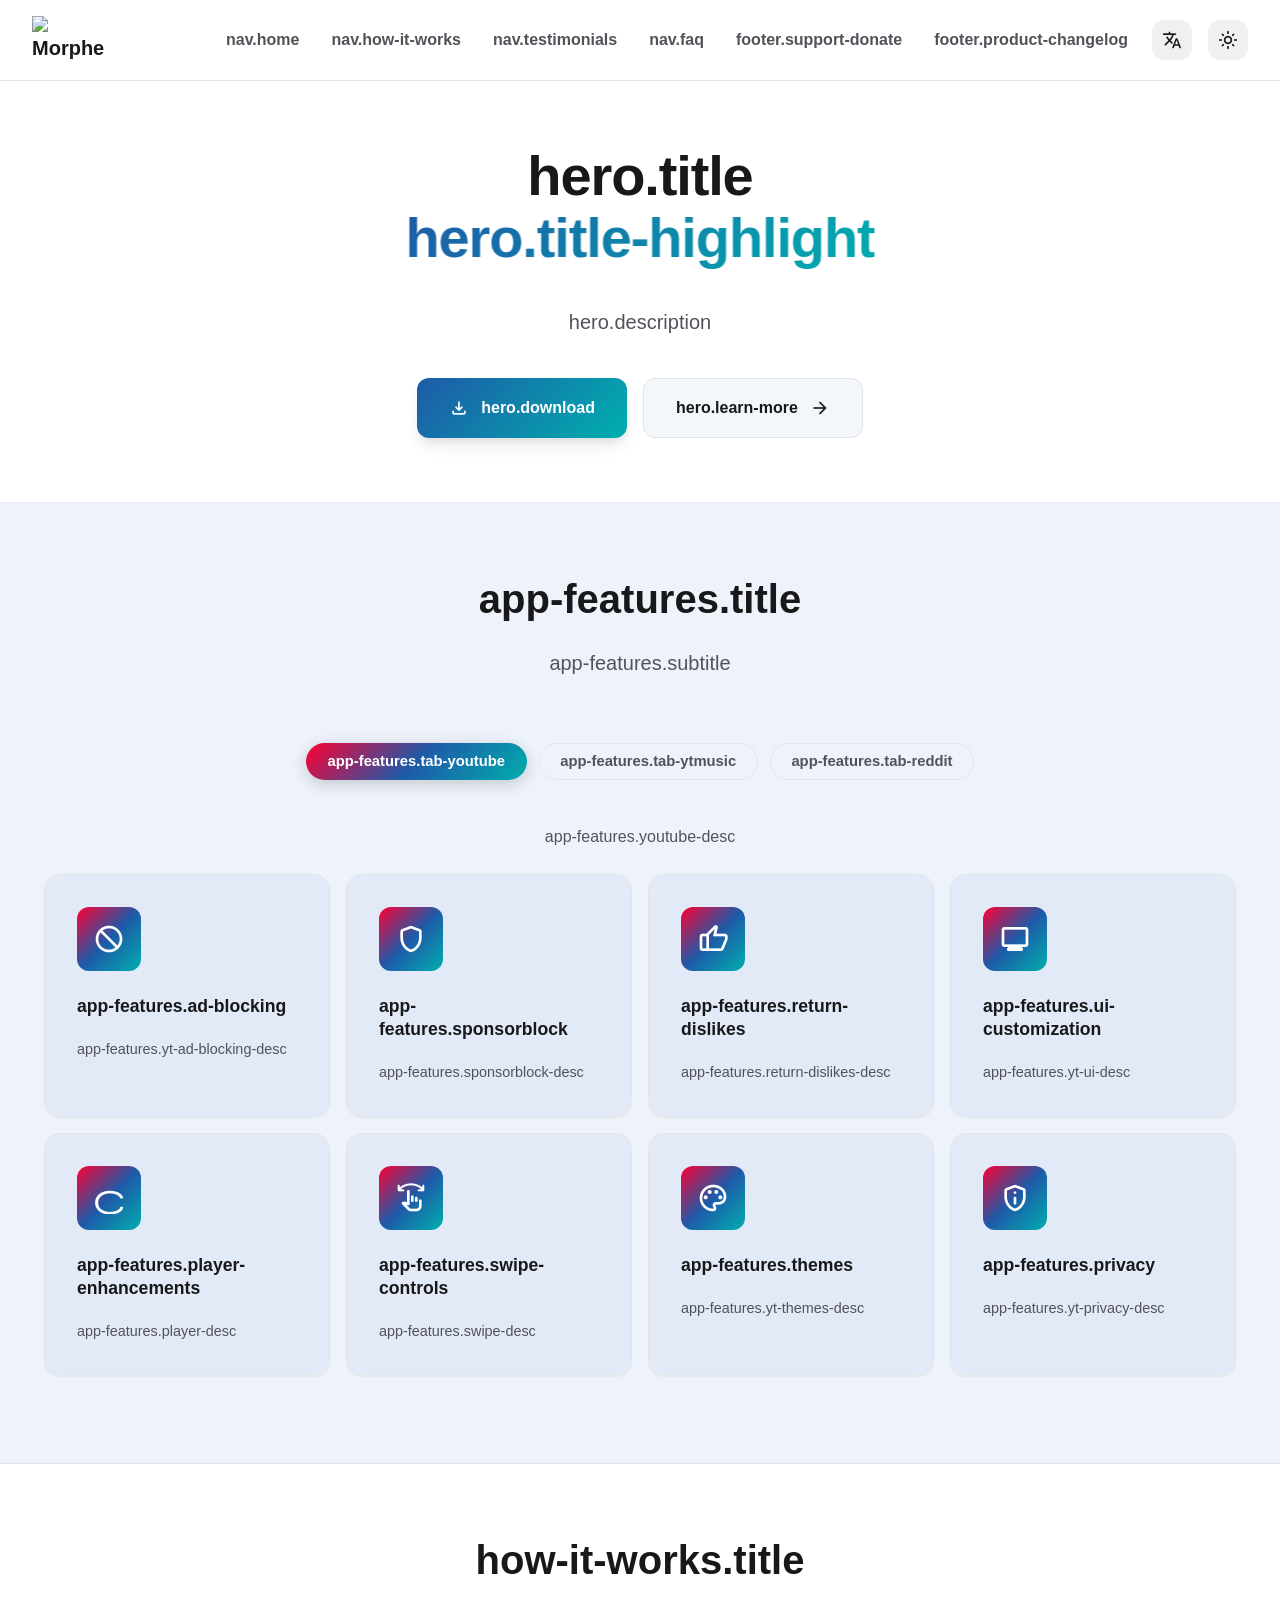
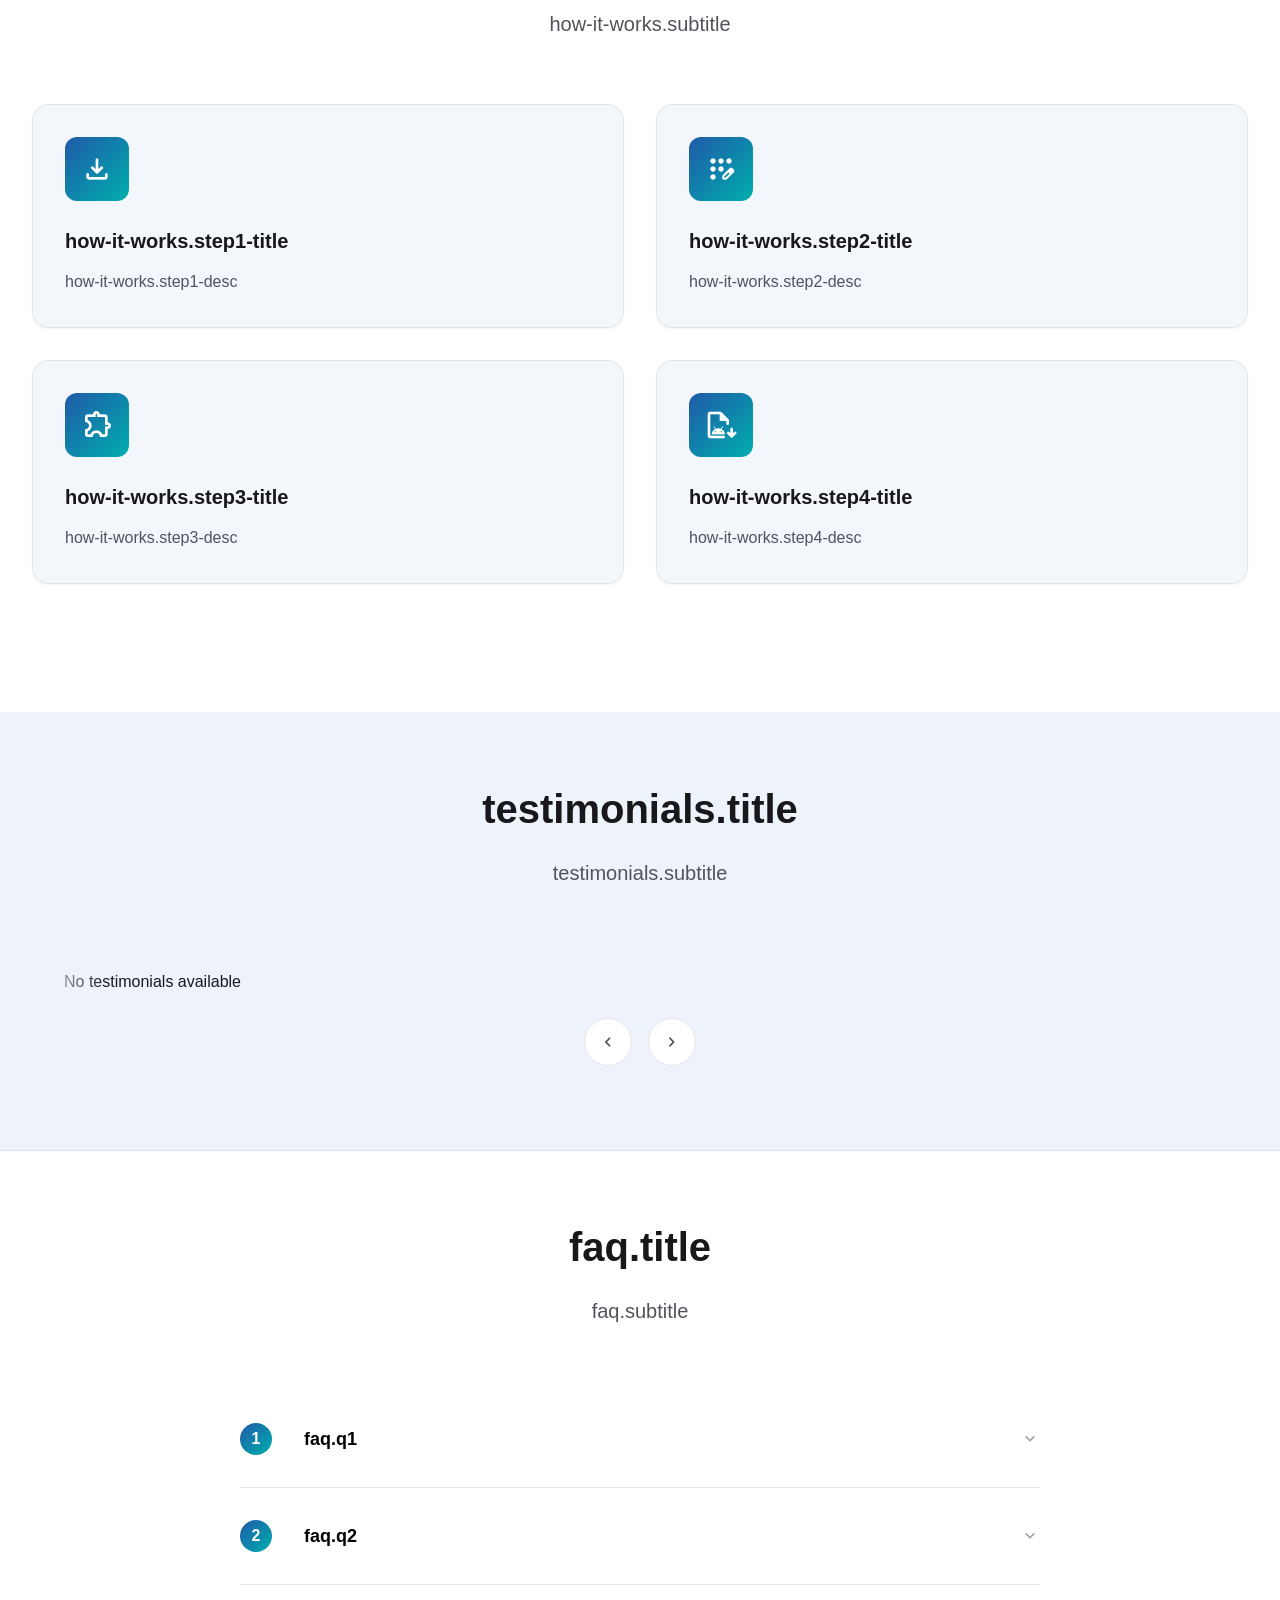
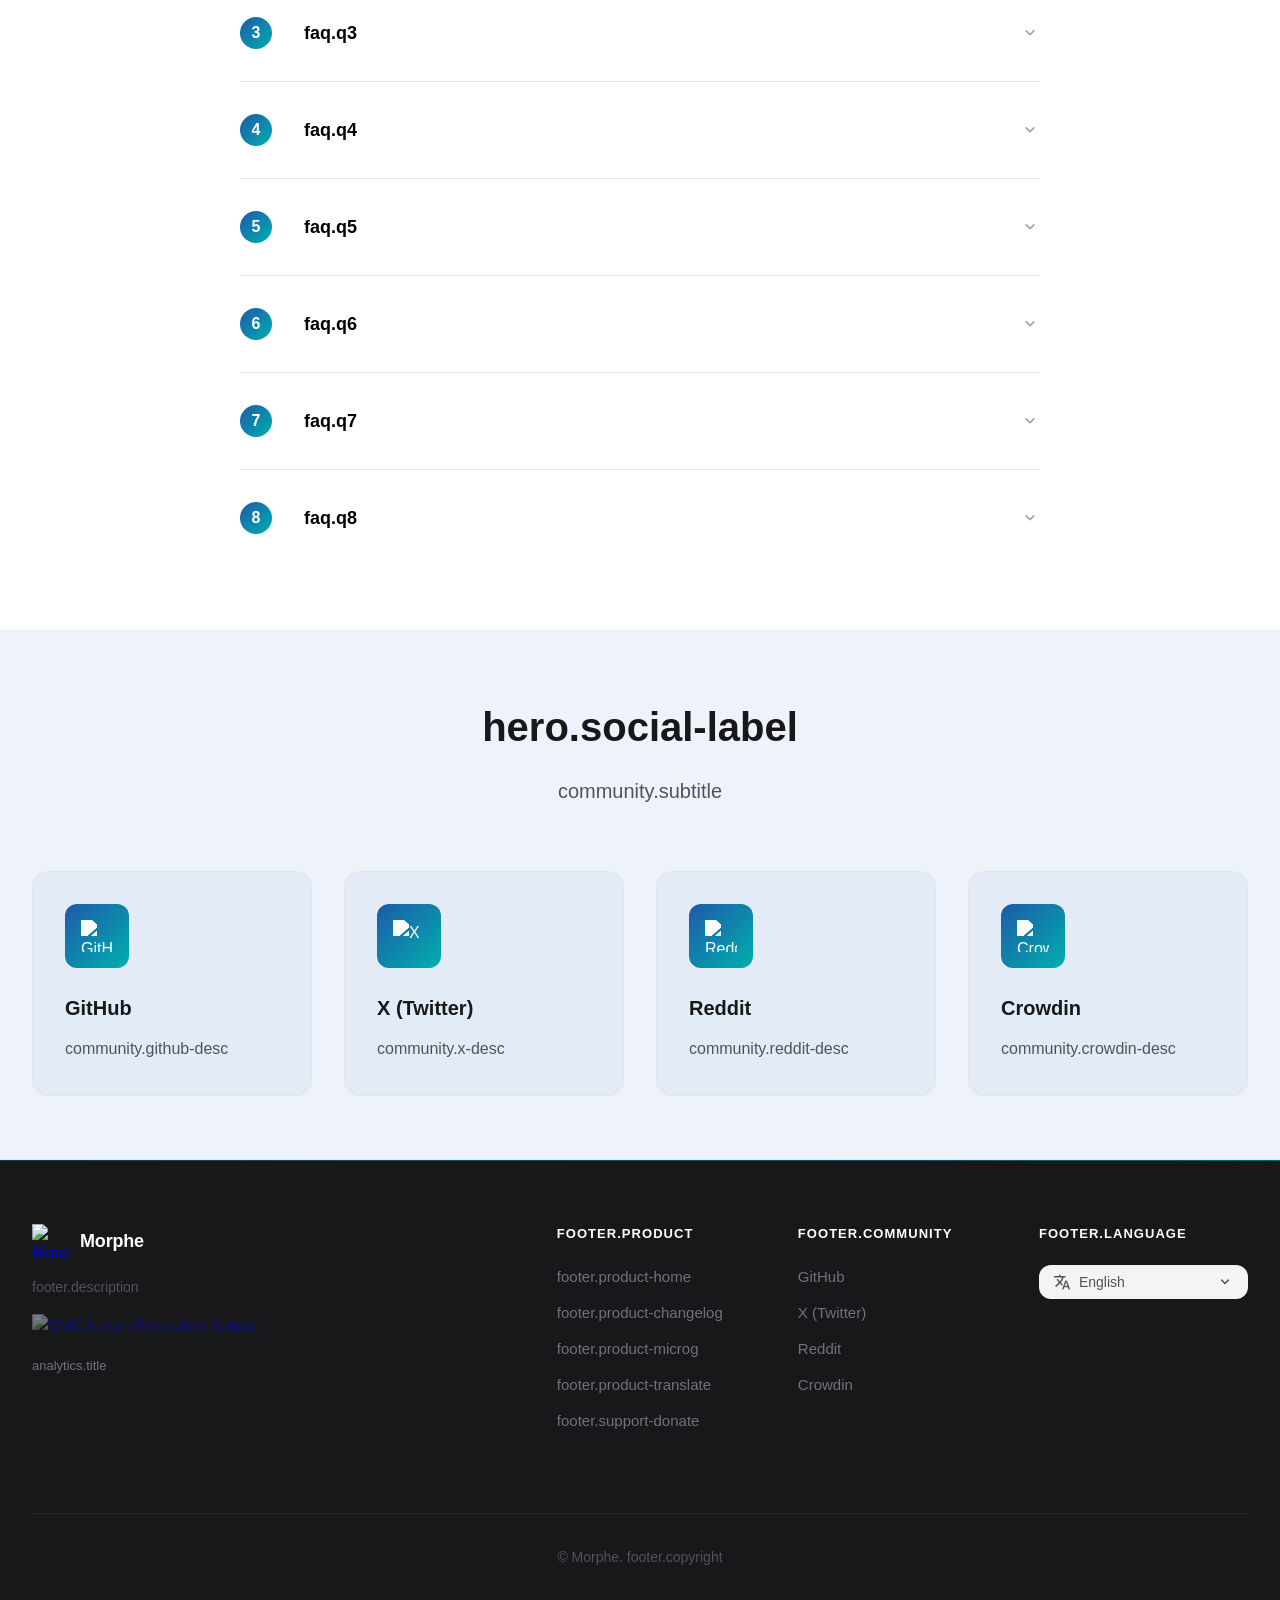
==== public/index.html @ cc286fc0 "Rewrite: sync public/ and scripts/ with upstream MorpheApp/morphe-website Replace the entire public/" ====
<!DOCTYPE html>
<html lang="en">
<head>
    <meta charset="UTF-8">
    <meta name="viewport" content="width=device-width, initial-scale=1.0">
    <meta name="description" content="Download the official Morphe APK.
    Created by former ReVanced contributors to patch YouTube, YouTube Music, and Reddit
    with ad-blocking and custom features.">
    <title>Morphe App for YouTube and Reddit - OFFICIAL SITE</title>
    <!-- Theme preloader -->
    <script src="js/theme-preload.js"></script>
    <!-- Language preloader -->
    <script src="js/lang-preload.js"></script>
    <link rel="stylesheet" href="https://fonts.googleapis.com/css2?family=Material+Symbols+Rounded:opsz,wght,FILL,GRAD@20..48,100..700,0..1,-50..200&display=block">
    <link rel="stylesheet" href="css/styles.css">
    <link rel="stylesheet" href="css/dark-theme.css">
    <link rel="icon" type="image/png" href="favicon-96x96.png" sizes="96x96"/>
    <link rel="icon" type="image/svg+xml" href="favicon.svg"/>
    <link rel="icon" href="favicon.ico"/>
    <link rel="apple-touch-icon" sizes="180x180" href="apple-touch-icon.png"/>
    <meta name="apple-mobile-web-app-title" content="Morphe"/>
    <link rel="manifest" href="site.webmanifest"/>
    <script src="js/analytics.js"></script>
</head>
<body>
<!-- Navigation -->
<nav class="navbar">
    <div class="nav-container">
        <a href="#home" class="nav-logo">
            <img src="images/morphe_wordmark_light.svg" alt="Morphe" class="nav-logo-wordmark logo-light">
            <img src="images/morphe_wordmark_dark.svg" alt="Morphe" class="nav-logo-wordmark logo-dark">
        </a>
        <div class="nav-links">
            <a href="#home" class="nav-link" data-i18n="nav.home" data-umami-event="Nav Home Click">Home</a>
            <a href="#how-it-works" class="nav-link" data-i18n="nav.how-it-works" data-umami-event="Nav How It Works Click">How It Works</a>
            <a href="#testimonials" class="nav-link" data-i18n="nav.testimonials" data-umami-event="Nav Testimonials Click">Testimonials</a>
            <a href="#faq" class="nav-link" data-i18n="nav.faq" data-umami-event="Nav FAQ Click">FAQ</a>
            <a href="donate" class="nav-link" data-i18n="footer.support-donate" data-umami-event="Nav Donate Click">Donate</a>
            <a href="changelog" class="nav-link"  data-i18n="footer.product-changelog" data-umami-event="Nav What's New Click">What's New</a>
        </div>
        <div class="nav-actions">
            <div class="lang-dropdown" id="langDropdownBar">
                <button class="lang-trigger-compact" id="langTriggerBar" type="button" aria-label="Change language">
                    <span class="material-symbols-rounded">translate</span>
                </button>
                <div class="lang-menu" id="langMenuBar" role="listbox"></div>
            </div>
            <button id="theme-toggle" class="theme-toggle" aria-label="Toggle theme" data-umami-event="Theme Toggle Click">
                <span class="material-symbols-rounded theme-icon" id="theme-icon-sun">light_mode</span>
                <span class="material-symbols-rounded theme-icon hidden" id="theme-icon-moon">dark_mode</span>
            </button>
            <button class="mobile-menu-toggle" aria-label="Toggle menu" data-umami-event="Mobile Menu Toggle">
                <span class="material-symbols-rounded">menu</span>
            </button>
        </div>
    </div>
</nav>

<!-- Mobile Drawer -->
<div class="mobile-drawer" id="mobile-drawer">
    <div class="drawer-scrim" id="drawer-scrim"></div>
    <div class="drawer-sheet">

        <a href="#home" class="drawer-link" data-umami-event="Drawer Home Click">
            <span class="material-symbols-rounded">home</span>
            <span data-i18n="nav.home">Home</span>
        </a>
        <a href="#how-it-works" class="drawer-link" data-umami-event="Drawer How It Works Click">
            <span class="material-symbols-rounded">help</span>
            <span data-i18n="nav.how-it-works">How It Works</span>
        </a>
        <a href="#testimonials" class="drawer-link" data-umami-event="Drawer Testimonials Click">
            <span class="material-symbols-rounded">reviews</span>
            <span data-i18n="nav.testimonials">Testimonials</span>
        </a>
        <a href="#faq" class="drawer-link" data-umami-event="Drawer FAQ Click">
            <span class="material-symbols-rounded">quiz</span>
            <span data-i18n="nav.faq">FAQ</span>
        </a>
        <hr class="drawer-divider">
        <a href="donate" class="drawer-link" data-umami-event="Drawer Donate Click">
            <span class="material-symbols-rounded">volunteer_activism</span>
            <span data-i18n="footer.support-donate">Donate</span>
        </a>
        <a href="changelog" class="drawer-link" data-umami-event="Drawer Changelog Click">
            <span class="material-symbols-rounded">new_releases</span>
            <span data-i18n="footer.product-changelog">What's New</span>
        </a>
    </div>
</div>

<!-- Hero Section -->
<section id="home" class="hero">
    <div class="hero-container">
        <div class="hero-content">
            <h1 class="hero-title">
                <span data-i18n="hero.title">Transform Your</span>
                <span class="hero-title-highlight-line">
                    <span class="gradient-text" data-i18n="hero.title-highlight">Android Experience</span>
                </span>
            </h1>
            <p class="hero-description" data-i18n="hero.description">
                From the developers that brought you the greatest modded YouTube apps,
                comes Morphe - the powerful app modification tool that puts you in control
            </p>
            <div class="hero-buttons">
                <a href="DOWNLOAD_URL_TEMPLATE" class="btn btn-primary" data-umami-event="Download Button Click">
                    <span class="material-symbols-rounded">download</span>
                    <span data-i18n="hero.download">Download Morphe</span>
                </a>
                <a href="#how-it-works" class="btn btn-secondary" data-umami-event="Learn More Button Click">
                    <span data-i18n="hero.learn-more">Learn More</span>
                    <span class="material-symbols-rounded">arrow_forward</span>
                </a>
            </div>
        </div>
    </div>
</section>

<!-- Features Section -->
<section class="features-section">
    <div class="container">

        <div class="section-header">
            <h2 class="section-title" data-i18n="app-features.title">App Features</h2>
            <p class="section-subtitle" data-i18n="app-features.subtitle">Powerful patches for your favourite apps</p>
        </div>

        <!-- App Tabs -->
        <div class="app-tabs" role="tablist">
            <button class="app-tab active" data-app="youtube" role="tab" aria-selected="true">
                <span data-i18n="app-features.tab-youtube">YouTube Morphe</span>
            </button>
            <button class="app-tab" data-app="ytmusic" role="tab" aria-selected="false">
                <span data-i18n="app-features.tab-ytmusic">YT Music Morphe</span>
            </button>
            <button class="app-tab" data-app="reddit" role="tab" aria-selected="false">
                <span data-i18n="app-features.tab-reddit">Reddit Morphe</span>
            </button>
        </div>

        <!-- Pages container -->
        <div class="app-features-panel-wrapper">
            <div class="app-features-panel">

                <!-- YouTube page -->
                <div class="app-features-page active" data-app="youtube">
                    <p class="app-page-desc" data-i18n="app-features.youtube-desc">A customized YouTube experience with ad blocking, SponsorBlock support, enhanced player controls, and advanced privacy improvements</p>
                    <div class="features-grid-cards">
                        <div class="feature-slide">
                            <div class="feature-slide-icon"><span class="material-symbols-rounded">block</span></div>
                            <h4 data-i18n="app-features.ad-blocking">Ad Blocking</h4>
                            <p data-i18n="app-features.yt-ad-blocking-desc">Removes all ads from the home feed and video player for uninterrupted viewing.</p>
                        </div>
                        <div class="feature-slide">
                            <div class="feature-slide-icon"><span class="material-symbols-rounded">shield</span></div>
                            <h4 data-i18n="app-features.sponsorblock">SponsorBlock</h4>
                            <p data-i18n="app-features.sponsorblock-desc">Automatically skips sponsored segments and other non-essential parts of videos.</p>
                        </div>
                        <div class="feature-slide">
                            <div class="feature-slide-icon"><span class="material-symbols-rounded">thumb_up</span></div>
                            <h4 data-i18n="app-features.return-dislikes">Return Dislikes</h4>
                            <p data-i18n="app-features.return-dislikes-desc">Displays community-powered dislike counts so you can make better viewing decisions.</p>
                        </div>
                        <div class="feature-slide">
                            <div class="feature-slide-icon"><span class="material-symbols-rounded">monitor</span></div>
                            <h4 data-i18n="app-features.ui-customization">UI Customization</h4>
                            <p data-i18n="app-features.yt-ui-desc">Hide Shorts, adjust navigation bar, and remove unwanted layout elements.</p>
                        </div>
                        <div class="feature-slide">
                            <div class="feature-slide-icon"><span class="material-symbols-rounded">contextual_token</span></div>
                            <h4 data-i18n="app-features.player-enhancements">Player Enhancements</h4>
                            <p data-i18n="app-features.player-desc">Custom playback speeds, default video quality, and improved seekbar behavior.</p>
                        </div>
                        <div class="feature-slide">
                            <div class="feature-slide-icon"><span class="material-symbols-rounded">swipe</span></div>
                            <h4 data-i18n="app-features.swipe-controls">Swipe Controls</h4>
                            <p data-i18n="app-features.swipe-desc">Adjust brightness and volume with intuitive touch gestures.</p>
                        </div>
                        <div class="feature-slide">
                            <div class="feature-slide-icon"><span class="material-symbols-rounded">palette</span></div>
                            <h4 data-i18n="app-features.themes">Theme Customization</h4>
                            <p data-i18n="app-features.yt-themes-desc">Pure black, Material You, and additional theme styles.</p>
                        </div>
                        <div class="feature-slide">
                            <div class="feature-slide-icon"><span class="material-symbols-rounded">privacy_tip</span></div>
                            <h4 data-i18n="app-features.privacy">Privacy Improvements</h4>
                            <p data-i18n="app-features.yt-privacy-desc">Cleans sharing links by removing tracking parameters.</p>
                        </div>
                    </div>
                </div>

                <!-- YT Music page -->
                <div class="app-features-page" data-app="ytmusic">
                    <p class="app-page-desc" data-i18n="app-features.ytmusic-desc">An enhanced YouTube Music experience with ad blocking, customizable themes, audio improvements, and a cleaner interface</p>
                    <div class="features-grid-cards">
                        <div class="feature-slide">
                            <div class="feature-slide-icon"><span class="material-symbols-rounded">block</span></div>
                            <h4 data-i18n="app-features.ad-blocking">Ad Blocking</h4>
                            <p data-i18n="app-features.ytm-ad-desc">Removes all ads during music playback.</p>
                        </div>
                        <div class="feature-slide">
                            <div class="feature-slide-icon"><span class="material-symbols-rounded">music_note</span></div>
                            <h4 data-i18n="app-features.audio-quality">Audio Quality</h4>
                            <p data-i18n="app-features.audio-desc">Disable dynamic range compression and prefer original audio tracks.</p>
                        </div>
                        <div class="feature-slide">
                            <div class="feature-slide-icon"><span class="material-symbols-rounded">palette</span></div>
                            <h4 data-i18n="app-features.themes">Theme Customization</h4>
                            <p data-i18n="app-features.ytm-themes-desc">Custom dark and light backgrounds including Material You styles.</p>
                        </div>
                        <div class="feature-slide">
                            <div class="feature-slide-icon"><span class="material-symbols-rounded">monitor</span></div>
                            <h4 data-i18n="app-features.interface-cleanup">Interface Cleanup</h4>
                            <p data-i18n="app-features.ytm-ui-desc">Hide unnecessary buttons and UI components for a cleaner experience.</p>
                        </div>
                        <div class="feature-slide">
                            <div class="feature-slide-icon"><span class="material-symbols-rounded">repeat</span></div>
                            <h4 data-i18n="app-features.repeat">Permanent Repeat</h4>
                            <p data-i18n="app-features.repeat-desc">Improved repeat behavior that persists across sessions.</p>
                        </div>
                        <div class="feature-slide">
                            <div class="feature-slide-icon"><span class="material-symbols-rounded">link</span></div>
                            <h4 data-i18n="app-features.link-sanitization">Link Sanitization</h4>
                            <p data-i18n="app-features.ytm-link-desc">Removes tracking parameters from shared links.</p>
                        </div>
                        <div class="feature-slide">
                            <div class="feature-slide-icon"><span class="material-symbols-rounded">settings_applications</span></div>
                            <h4 data-i18n="app-features.custom-branding">Custom Branding</h4>
                            <p data-i18n="app-features.branding-desc">Optional app name and icon customization.</p>
                        </div>
                        <div class="feature-slide">
                            <div class="feature-slide-icon"><span class="material-symbols-rounded">table_rows</span></div>
                            <h4 data-i18n="app-features.nav-bar">Navigation Bar</h4>
                            <p data-i18n="app-features.nav-bar-desc">Hide or customize the bottom navigation bar and its labels to reduce clutter.</p>
                        </div>
                    </div>
                </div>

                <!-- Reddit page -->
                <div class="app-features-page" data-app="reddit">
                    <p class="app-page-desc" data-i18n="app-features.reddit-desc">A streamlined Reddit experience with ad blocking, interface customization, direct link handling, and improved privacy</p>
                    <div class="features-grid-cards">
                        <div class="feature-slide">
                            <div class="feature-slide-icon"><span class="material-symbols-rounded">block</span></div>
                            <h4 data-i18n="app-features.ad-blocking">Ad Blocking</h4>
                            <p data-i18n="app-features.reddit-ad-desc">Removes in-feed advertisements for a cleaner browsing experience.</p>
                        </div>
                        <div class="feature-slide">
                            <div class="feature-slide-icon"><span class="material-symbols-rounded">monitor</span></div>
                            <h4 data-i18n="app-features.interface-cleanup">Interface Customization</h4>
                            <p data-i18n="app-features.reddit-ui-desc">Hide navigation buttons, sidebar elements, and recommended shelves.</p>
                        </div>
                        <div class="feature-slide">
                            <div class="feature-slide-icon"><span class="material-symbols-rounded">comments_disabled</span></div>
                            <h4 data-i18n="app-features.auto-dismiss">Auto Dialog Dismiss</h4>
                            <p data-i18n="app-features.dismiss-desc">Automatically removes repetitive community warning popups.</p>
                        </div>
                        <div class="feature-slide">
                            <div class="feature-slide-icon"><span class="material-symbols-rounded">open_in_new</span></div>
                            <h4 data-i18n="app-features.direct-links">Direct External Links</h4>
                            <p data-i18n="app-features.direct-links-desc">Open links without redirect tracking, going directly to the destination.</p>
                        </div>
                        <div class="feature-slide">
                            <div class="feature-slide-icon"><span class="material-symbols-rounded">link</span></div>
                            <h4 data-i18n="app-features.link-sanitization">Link Sanitization</h4>
                            <p data-i18n="app-features.reddit-link-desc">Removes tracking parameters from shared URLs for better privacy.</p>
                        </div>
                        <div class="feature-slide">
                            <div class="feature-slide-icon"><span class="material-symbols-rounded">home</span></div>
                            <h4 data-i18n="app-features.clean-nav">Cleaner Navigation</h4>
                            <p data-i18n="app-features.clean-nav-desc">Simplified layout with fewer distractions for focused browsing.</p>
                        </div>
                        <div class="feature-slide">
                            <div class="feature-slide-icon"><span class="material-symbols-rounded">photo_camera</span></div>
                            <h4 data-i18n="app-features.screenshot">Screenshot Freedom</h4>
                            <p data-i18n="app-features.screenshot-desc">Disables the popup that appears when taking screenshots inside the app.</p>
                        </div>
                        <div class="feature-slide">
                            <div class="feature-slide-icon"><span class="material-symbols-rounded">notifications</span></div>
                            <h4 data-i18n="app-features.spoof-signature">Notification Fix</h4>
                            <p data-i18n="app-features.spoof-signature-desc">Spoofs the app signature to restore push notifications that may be broken after patching.</p>
                        </div>
                    </div>
                </div>
            </div>
        </div>
    </div>
</section>

<!-- How It Works Section -->
<section id="how-it-works" class="how-it-works">
    <div class="container">
        <div class="section-header">
            <h2 class="section-title" data-i18n="how-it-works.title">How Morphe Works</h2>
            <p class="section-subtitle" data-i18n="how-it-works.subtitle">Simple, powerful, and built for everyone</p>
        </div>

        <div class="features-grid">
            <div class="feature-card">
                <div class="feature-icon">
                    <span class="material-symbols-rounded">download</span>
                </div>
                <h3 class="feature-title" data-i18n="how-it-works.step1-title">1. Download Morphe</h3>
                <p class="feature-description" data-i18n="how-it-works.step1-desc">
                    Download the latest version of Morphe and install it on your Android device.
                </p>
            </div>

            <div class="feature-card">
                <div class="feature-icon">
                    <span class="material-symbols-rounded">app_registration</span>
                </div>
                <h3 class="feature-title" data-i18n="how-it-works.step2-title">2. Choose Your App</h3>
                <p class="feature-description" data-i18n="how-it-works.step2-desc">
                    Select the app you want to modify.
                </p>
            </div>

            <div class="feature-card">
                <div class="feature-icon">
                    <span class="material-symbols-rounded">extension</span>
                </div>
                <h3 class="feature-title" data-i18n="how-it-works.step3-title">3. Apply Patches</h3>
                <p class="feature-description" data-i18n="how-it-works.step3-desc">
                    Morphe will automatically patch your selected app.
                </p>
            </div>

            <div class="feature-card">
                <div class="feature-icon">
                    <span class="material-symbols-rounded">apk_install</span>
                </div>
                <h3 class="feature-title" data-i18n="how-it-works.step4-title">4. Install & Enjoy</h3>
                <p class="feature-description" data-i18n="how-it-works.step4-desc">
                    Install the patched app and enjoy your customized experience.
                </p>
            </div>
        </div>
    </div>
</section>

<!-- Testimonials Section -->
<section id="testimonials" class="testimonials">
    <div class="container">
        <div class="section-header">
            <h2 class="section-title" data-i18n="testimonials.title">What Users Say</h2>
            <p class="section-subtitle" data-i18n="testimonials.subtitle">Feedback from real users and definitely not made up</p>
        </div>

        <div class="testimonials-carousel">
            <div class="testimonials-grid" id="testimonials-grid">
                <!-- Dynamically generated from JS -->
            </div>
            <div class="carousel-controls">
                <button class="carousel-button prev" aria-label="Previous testimonial" data-umami-event="Testimonial Previous Click">
                    <span class="material-symbols-rounded">chevron_left</span>
                </button>
                <button class="carousel-button next" aria-label="Next testimonial" data-umami-event="Testimonial Next Click">
                    <span class="material-symbols-rounded">chevron_right</span>
                </button>
            </div>
        </div>
    </div>
</section>

<!-- FAQ Section -->
<section id="faq" class="faq">
    <div class="container">
        <div class="section-header">
            <h2 class="section-title" data-i18n="faq.title">Frequently Asked Questions</h2>
            <p class="section-subtitle" data-i18n="faq.subtitle">Everything you need to know about Morphe</p>
        </div>

        <div class="faq-list">
            <div class="faq-item">
                <button class="faq-question" data-umami-event="FAQ Expand" data-umami-event-question="What apps can Morphe patch?">
                    <div class="faq-number">1</div>
                    <span class="faq-text" data-i18n="faq.q1">What apps can Morphe patch?</span>
                    <span class="material-symbols-rounded">expand_more</span>
                </button>
                <div class="faq-answer">
                    <p data-i18n="faq.a1">You can patch any app you want. As long as you want YouTube, YouTube Music, or Reddit. We're constantly working on expanding support to more apps.</p>
                </div>
            </div>

            <div class="faq-item">
                <button class="faq-question" data-umami-event="FAQ Expand" data-umami-event-question="Is Morphe safe?">
                    <div class="faq-number">2</div>
                    <span class="faq-text" data-i18n="faq.q2">Is Morphe safe?</span>
                    <span class="material-symbols-rounded">expand_more</span>
                </button>
                <div class="faq-answer">
                    <p data-i18n="faq.a2">As safe as modifying obfuscated bytecode can be. All source code for Morphe is open source and free for anyone to inspect. Our community actively reviews and contributes to the codebase.</p>
                </div>
            </div>

            <div class="faq-item">
                <button class="faq-question" data-umami-event="FAQ Expand" data-umami-event-question="Will Morphe brick my phone?">
                    <div class="faq-number">3</div>
                    <span class="faq-text" data-i18n="faq.q3">Will Morphe brick my phone?</span>
                    <span class="material-symbols-rounded">expand_more</span>
                </button>
                <div class="faq-answer">
                    <p data-i18n="faq.a3">Only if your phone decides to brick itself. Otherwise your device will be fine. Morphe only modifies app packages and doesn't touch system files.</p>
                </div>
            </div>

            <div class="faq-item">
                <button class="faq-question" data-umami-event="FAQ Expand" data-umami-event-question="Can I customize apps to my preference?">
                    <div class="faq-number">4</div>
                    <span class="faq-text" data-i18n="faq.q4">Can I customize apps to my preference?</span>
                    <span class="material-symbols-rounded">expand_more</span>
                </button>
                <div class="faq-answer">
                    <p data-i18n="faq.a4">Yes, but don't blame Morphe if your app becomes too customized for you to handle. It's recommended to customize up to your preference level and no more.</p>
                </div>
            </div>

            <div class="faq-item">
                <button class="faq-question" data-umami-event="FAQ Expand" data-umami-event-question="What's Morphe's privacy policy?">
                    <div class="faq-number">5</div>
                    <span class="faq-text" data-i18n="faq.q5">What's Morphe's privacy policy?</span>
                    <span class="material-symbols-rounded">expand_more</span>
                </button>
                <div class="faq-answer">
                    <p>
                        <span data-i18n-link="analytics.description"
                              data-i18n-link-href="https://umami.is"
                              data-i18n-link-text="Umami"
                              data-i18n-link-attrs='{"target":"_blank","rel":"noopener noreferrer","class":"inline-link","data-umami-event":"Umami Link Click"}'></span>
                        <span data-i18n="analytics.disclaimer">Morphe does not add analytics or data collection to any patched apps.</span>
                    </p>
                </div>
            </div>

            <div class="faq-item">
                <button class="faq-question" data-umami-event="FAQ Expand" data-umami-event-question="Why the name Morphe?">
                    <div class="faq-number">6</div>
                    <span class="faq-text" data-i18n="faq.q6">Why the name Morphe?</span>
                    <span class="material-symbols-rounded">expand_more</span>
                </button>
                <div class="faq-answer">
                    <p data-i18n="faq.a6">Because "Android App Modification And Transformation Tool" (AAMATT) is not very catchy. And because Morphe implies it morphs your apps into something better.</p>
                </div>
            </div>

            <div class="faq-item">
                <button class="faq-question" data-umami-event="FAQ Expand" data-umami-event-question="Is Morphe magic?">
                    <div class="faq-number">7</div>
                    <span class="faq-text" data-i18n="faq.q7">Is Morphe magic?</span>
                    <span class="material-symbols-rounded">expand_more</span>
                </button>
                <div class="faq-answer">
                    <p data-i18n="faq.a7">No. But also yes. It's advanced bytecode manipulation that feels like magic.</p>
                </div>
            </div>

            <div class="faq-item">
                <button class="faq-question" data-umami-event="FAQ Expand" data-umami-event-question="Can I contribute to Morphe?">
                    <div class="faq-number">8</div>
                    <span class="faq-text" data-i18n="faq.q8">Can I contribute to Morphe?</span>
                    <span class="material-symbols-rounded">expand_more</span>
                </button>
                <div class="faq-answer">
                    <p>
                        <span data-i18n-links="faq.a8"
                              data-i18n-links-data='[{"href":"https://github.com/MorpheApp/","text":"GitHub repos","attrs":{"target":"_blank","rel":"noopener noreferrer","class":"inline-link","data-umami-event":"GitHub Contribution Click"}},{"href":"/donate","text":"donations","attrs":{"class":"inline-link","data-umami-event":"FAQ Donate Link Click"}}]'></span>
                    </p>
                </div>
            </div>
        </div>
    </div>
</section>

<!-- Community Section -->
<section id="community" class="community">
    <div class="container">
        <div class="section-header">
            <h2 class="section-title" data-i18n="hero.social-label">Join the Community</h2>
            <p class="section-subtitle" data-i18n="community.subtitle">Follow us, report issues, and help make Morphe better</p>
        </div>
        <div class="community-grid">
            <a href="https://github.com/MorpheApp" target="_blank" class="community-card" data-umami-event="GitHub Link Click">
                <div class="feature-icon">
                    <img src="images/github.svg" alt="GitHub" class="community-icon-img">
                </div>
                <h3 class="feature-title">GitHub</h3>
                <p class="feature-description" data-i18n="community.github-desc">Browse the source code, report bugs, and contribute to Morphe development.</p>
            </a>
            <a href="https://x.com/MorpheApp" target="_blank" class="community-card" data-umami-event="X Link Click">
                <div class="feature-icon">
                    <img src="images/X.svg" alt="X" class="community-icon-img">
                </div>
                <h3 class="feature-title">X (Twitter)</h3>
                <p class="feature-description" data-i18n="community.x-desc">Stay up to date with the latest news, releases, and announcements.</p>
            </a>
            <a href="https://reddit.com/r/MorpheApp" target="_blank" class="community-card" data-umami-event="Reddit Link Click">
                <div class="feature-icon">
                    <img src="images/reddit.svg" alt="Reddit" class="community-icon-img">
                </div>
                <h3 class="feature-title">Reddit</h3>
                <p class="feature-description" data-i18n="community.reddit-desc">Join discussions, share tips, and connect with other Morphe users.</p>
            </a>
            <a href="https://crowdin.com/project/morphe" target="_blank" class="community-card" data-umami-event="Crowdin Link Click">
                <div class="feature-icon">
                    <img src="images/crowdin-small.svg" alt="Crowdin" class="community-icon-img">
                </div>
                <h3 class="feature-title">Crowdin</h3>
                <p class="feature-description" data-i18n="community.crowdin-desc">Help translate Morphe into your language and make it accessible to everyone.</p>
            </a>
        </div>
    </div>
</section>

<!-- Footer -->
<footer class="footer">
    <div class="footer-inner">
        <div class="footer-top">

            <!-- Brand column -->
            <div class="footer-brand">
                <a href="/" class="footer-logo-link">
                    <img src="images/morphe_logo_with_frame.svg" alt="Morphe" class="footer-logo">
                    <span class="footer-brand-name">Morphe</span>
                </a>
                <p class="footer-tagline" data-i18n="footer.description">Next generation Android app patching</p>
                <a href="https://www.dmca.com/Protection/Status.aspx?ID=58df7b1f-ce9f-4a91-9b07-c79cf576230b"
                   title="DMCA.com Protection Status"
                   class="dmca-badge"
                   data-umami-event="DMCA Click">
                    <img src="https://images.dmca.com/Badges/dmca_protected_sml_120n.png?ID=58df7b1f-ce9f-4a91-9b07-c79cf576230b"
                         alt="DMCA.com Protection Status" />
                </a>
                <script src="https://images.dmca.com/Badges/DMCABadgeHelper.min.js"></script>
                <details class="analytics-details">
                    <summary data-i18n="analytics.title">Analytics</summary>
                    <span data-i18n-link="analytics.description"
                          data-i18n-link-href="https://umami.is"
                          data-i18n-link-text="Umami"
                          data-i18n-link-attrs='{"target":"_blank","rel":"noopener noreferrer","class":"inline-link","data-umami-event":"Umami Link Click"}'></span>
                    <span data-i18n="analytics.disclaimer">Morphe does not add analytics or data collection to any patched apps.</span>
                </details>
            </div>

            <!-- Navigation columns -->
            <div class="footer-nav">
                <div class="footer-column">
                    <h4 data-i18n="footer.product">Product</h4>
                    <a href="/" data-i18n="footer.product-home" data-umami-event="Footer Home Click">Home</a>
                    <a href="changelog" data-i18n="footer.product-changelog" data-umami-event="Footer What's New Click">What's New</a>
                    <a href="microg" data-i18n="footer.product-microg" data-umami-event="Footer MicroG Click">Download MicroG</a>
                    <a href="translate" data-i18n="footer.product-translate" data-umami-event="Footer Translate Click">Help translate</a>
                    <a href="donate" data-i18n="footer.support-donate" data-umami-event="Footer Donate Click">Donate</a>
                </div>
                <div class="footer-column">
                    <h4 data-i18n="footer.community">Community</h4>
                    <a href="https://github.com/MorpheApp" target="_blank" data-umami-event="Footer GitHub Click">GitHub</a>
                    <a href="https://x.com/MorpheApp" target="_blank" data-umami-event="Footer X Click">X (Twitter)</a>
                    <a href="https://reddit.com/r/MorpheApp" target="_blank" data-umami-event="Footer Reddit Click">Reddit</a>
                    <a href="https://crowdin.com/project/morphe" target="_blank" data-umami-event="Footer Crowdin Click">Crowdin</a>
                </div>
                <div class="footer-column language-selector-container">
                    <h4 data-i18n="footer.language">Language</h4>
                    <div class="lang-dropdown" id="langDropdownFooter" style="width:100%;">
                        <button class="lang-trigger" id="langTriggerFooter" type="button" style="width:100%;">
                            <span class="material-symbols-rounded">translate</span>
                            <span class="lang-label">English</span>
                            <span class="material-symbols-rounded arrow">expand_more</span>
                        </button>
                        <div class="lang-menu" id="langMenuFooter" role="listbox" style="left:0;right:auto;min-width:100%;bottom:calc(100% + 6px);top:auto;"></div>
                    </div>
                </div>
            </div>
        </div>

        <!-- Bottom bar — copyright centered -->
        <div class="footer-bottom">
            <p class="footer-copyright">&copy; Morphe. <span data-i18n="footer.copyright">Open source and free forever.</span></p>
        </div>
    </div>
</footer>

<!-- Scroll to Top Button -->
<button id="scroll-to-top" class="scroll-to-top" aria-label="Scroll to top" data-umami-event="Scroll to Top Click">
    <span class="material-symbols-rounded">arrow_upward</span>
</button>

<script src="js/theme-manager.js"></script>
<script src="js/i18n.js"></script>
<script src="js/testimonials.js"></script>
<script src="js/app-features.js"></script>
<script src="js/hero-morph.js"></script>
<script src="js/main.js"></script>
</body>
</html>
---- public/css/styles.css ----
/* Material Symbols Rounded Font */
@import url('https://fonts.googleapis.com/css2?family=Material+Symbols+Rounded:opsz,wght,FILL,GRAD@20..48,100..700,0..1,-50..200&display=block');

.material-symbols-rounded {
    font-family: 'Material Symbols Rounded';
    font-weight: normal;
    font-style: normal;
    font-size: 20px;
    line-height: 1;
    letter-spacing: normal;
    text-transform: none;
    display: inline-block;
    white-space: nowrap;
    direction: ltr;
    vertical-align: middle;
    -webkit-font-smoothing: antialiased;
    font-feature-settings: 'liga';
    font-variation-settings: 'FILL' 0, 'wght' 400, 'GRAD' 0, 'opsz' 24;
    width: 1em;
    height: 1em;
    overflow: hidden;
    flex-shrink: 0;
}

/* Modern CSS Reset */
*, *::before, *::after {
    box-sizing: border-box;
    margin: 0;
    padding: 0;
}

/* CSS Variables */
:root {
    /* Brand Colors */
    --primary-blue: #1E5AA8;
    --primary-teal: #00AFAE;
    --gradient-primary: linear-gradient(135deg, #1E5AA8 0%, #00AFAE 100%);
    --primary-light-blue: rgba(30, 90, 168, 0.05);

    /* Neutral Colors */
    --gray-50: #fafafa;
    --gray-100: #f4f4f5;
    --gray-200: #e4e4e7;
    --gray-300: #d4d4d8;
    --gray-400: #a1a1aa;
    --gray-500: #71717a;
    --gray-600: #52525b;
    --gray-700: #3f3f46;
    --gray-800: #27272a;
    --gray-900: #18181b;

    /* Semantic Colors */
    --bg-page: #ffffff;
    --bg-card: #fafafa;
    --bg-section: #eef3fb;
    --section-divider: rgba(30, 90, 168, 0.1);
    --text-primary: #18181b;
    --text-secondary: #52525b;
    --text-tertiary: #a1a1aa;
    --border: #e4e4e7;

    /* Spacing */
    --spacing-xs: 0.5rem;
    --spacing-sm: 0.75rem;
    --spacing-md: 1rem;
    --spacing-lg: 1.5rem;
    --spacing-xl: 2rem;
    --spacing-2xl: 3rem;
    --spacing-3xl: 4rem;

    /* Border Radius */
    --radius-sm: 0.375rem;
    --radius-md: 0.5rem;
    --radius-lg: 0.75rem;
    --radius-xl: 1rem;
    --radius-2xl: 1.5rem;

    /* Shadows */
    --shadow-sm: 0 1px 2px 0 rgba(0, 0, 0, 0.05);
    --shadow-md: 0 4px 6px -1px rgba(0, 0, 0, 0.1), 0 2px 4px -1px rgba(0, 0, 0, 0.06);
    --shadow-lg: 0 10px 15px -3px rgba(0, 0, 0, 0.1), 0 4px 6px -2px rgba(0, 0, 0, 0.05);
    --shadow-xl: 0 20px 25px -5px rgba(0, 0, 0, 0.1), 0 10px 10px -5px rgba(0, 0, 0, 0.04);

    /* Transitions */
    --transition-base: 200ms ease;
    --transition-slow: 300ms ease;

    /* Layout */
    --navbar-height: 80px;
}

/* i18n Loading State */
html.i18n-loading body {
    opacity: 0;
}

html:not(.i18n-loading) body {
    opacity: 1;
    transition: opacity 0.2s ease-in;
}

/* Base Styles */
html {
    scroll-behavior: smooth;
    font-size: 16px;
}

body {
    font-family: -apple-system, BlinkMacSystemFont, 'Segoe UI', Roboto, Oxygen, Ubuntu, Cantarell, sans-serif;
    line-height: 1.6;
    color: var(--text-primary);
    background-color: var(--bg-page);
    -webkit-font-smoothing: antialiased;
    -moz-osx-font-smoothing: grayscale;
    -webkit-tap-highlight-color: transparent;
}

/* Navigation */
.navbar {
    position: sticky;
    top: 0;
    z-index: 1002;
    background: rgba(255, 255, 255, 0.8);
    backdrop-filter: blur(10px);
    border-bottom: 1px solid var(--border);
}

.nav-container {
    max-width: 1280px;
    margin: 0 auto;
    padding: var(--spacing-md) var(--spacing-xl);
    display: flex;
    align-items: center;
    justify-content: space-between;
}

.nav-logo {
    position: relative;
    display: flex;
    align-items: center;
    gap: var(--spacing-sm);
    text-decoration: none;
    color: var(--text-primary);
    font-weight: 600;
    font-size: 1.25rem;
    height: 48px;
    width: auto;
}

.nav-logo-wordmark {
    position: absolute;
    top: 0;
    left: 0;
    height: 48px;
    width: auto;
    opacity: 1;
    transition: opacity var(--transition-base);
}

.logo-light {
    opacity: 1;
    z-index: 2;
}

.logo-dark {
    opacity: 0;
    z-index: 1;
}

.nav-links {
    display: flex;
    gap: var(--spacing-xl);
    margin-left: auto;
    margin-right: var(--spacing-lg);
}

.nav-link {
    text-decoration: none;
    color: var(--text-secondary);
    font-weight: 600;
    transition: color var(--transition-base);
}

@media (hover: hover) and (pointer: fine) {
    .nav-link:hover {
        color: var(--primary-blue);
    }
}

.nav-actions {
    display: flex;
    flex-direction: row;
    flex-wrap: nowrap;
    align-items: center;
    justify-content: flex-end;
    gap: var(--spacing-md);
    flex-shrink: 0;
}

/* Language Dropdown (navbar + footer) */
.lang-dropdown {
    position: relative;
    display: inline-flex;
}

.lang-trigger-compact.open {
    background: rgba(30, 90, 168, 0.12);
    color: var(--primary-blue);
}

.lang-trigger-compact .material-symbols-rounded {
    font-size: 20px;
}

.lang-trigger {
    display: flex;
    align-items: center;
    gap: 8px;
    padding: 8px 14px;
    border-radius: var(--radius-lg);
    border: none;
    background: var(--gray-100);
    color: var(--text-secondary);
    font-size: 0.875rem;
    font-weight: 500;
    cursor: pointer;
    position: relative;
    overflow: hidden;
    transition: background var(--transition-base), color var(--transition-base);
    white-space: nowrap;
    width: 100%;
    -webkit-tap-highlight-color: transparent;
}

@media (hover: hover) and (pointer: fine) {
    .lang-trigger:hover {
        background: var(--gray-200);
    }
}

.lang-trigger.open {
    background: rgba(30, 90, 168, 0.12);
    color: var(--primary-blue);
}

.lang-trigger .material-symbols-rounded {
    font-size: 18px;
}

.lang-trigger .arrow {
    font-size: 18px;
    margin-left: auto;
    transition: transform var(--transition-base);
}

.lang-trigger.open .arrow {
    transform: rotate(180deg);
}

.lang-menu {
    position: absolute;
    top: calc(100% + 6px);
    right: 0;
    min-width: 180px;
    background: var(--bg-card);
    border: 1px solid var(--border);
    border-radius: var(--radius-lg);
    box-shadow: var(--shadow-lg);
    z-index: 2000;
    display: none;
    padding: 0;
    overflow: hidden;
    animation: langMenuOpen 0.18s ease;
}

.lang-menu.open {
    display: block;
}

.lang-menu-scroll {
    max-height: 300px;
    overflow-y: auto;
    padding: 4px 0;
}

.lang-menu-scroll::-webkit-scrollbar {
    width: 4px;
}

.lang-menu-scroll::-webkit-scrollbar-track {
    background: transparent;
}

.lang-menu-scroll::-webkit-scrollbar-thumb {
    background: var(--border);
    border-radius: 4px;
}

.lang-menu-item {
    display: flex;
    align-items: center;
    gap: 10px;
    padding: 9px 14px;
    font-size: 0.875rem;
    color: var(--text-primary);
    cursor: pointer;
    width: 100%;
    text-align: left;
    border: none;
    background: none;
    white-space: nowrap;
    transition: background var(--transition-base);
}

@media (hover: hover) and (pointer: fine) {
    .lang-menu-item:hover {
        background: var(--gray-100);
    }
}

.lang-menu-item.selected {
    background: rgba(30, 90, 168, 0.08);
    color: var(--primary-blue);
    font-weight: 600;
}

.lang-menu-item .check-mark {
    font-size: 16px;
    opacity: 0;
    width: 16px;
    flex-shrink: 0;
}

.lang-menu-item.selected .check-mark {
    opacity: 1;
}

.lang-menu-item .lang-name {
    flex: 1;
}

@keyframes langMenuOpen {
    from {
        opacity: 0;
        transform: scaleY(0.9);
        transform-origin: top;
    }
    to {
        opacity: 1;
        transform: scaleY(1);
    }
}

/* Theme and Hamburger Buttons */
.theme-toggle,
.lang-trigger-compact,
.mobile-menu-toggle {
    position: relative;
    display: flex;
    align-items: center;
    justify-content: center;
    width: 40px;
    height: 40px;
    border-radius: var(--radius-lg);
    background: rgba(0, 0, 0, 0.06);
    color: var(--text-primary);
    border: none;
    cursor: pointer;
    transition: background var(--transition-base), color var(--transition-base), transform var(--transition-base);
    -webkit-tap-highlight-color: transparent;
}

@media (hover: hover) and (pointer: fine) {
    .theme-toggle:hover,
    .lang-trigger-compact:hover,
    .mobile-menu-toggle:hover {
        background: rgba(0, 0, 0, 0.1);
        transform: scale(1.05);
    }
}

.theme-toggle:active,
.lang-trigger-compact:active,
.mobile-menu-toggle:active {
    transform: scale(0.95);
}

.theme-toggle .material-symbols-rounded,
.lang-trigger-compact .material-symbols-rounded {
    font-size: 20px;
    color: var(--text-primary);
}

.theme-icon {
    position: absolute;
    transition: opacity var(--transition-base), transform var(--transition-base);
}

.theme-icon.hidden {
    opacity: 0;
    transform: rotate(180deg) scale(0);
}

.theme-icon.visible {
    opacity: 1;
    transform: rotate(0) scale(1);
}

.mobile-menu-toggle {
    display: none;
}

/* Hamburger icon toggle */
.mobile-menu-toggle
.material-symbols-rounded {
    font-size: 20px;
    color: var(--text-primary);
    transition: transform 0.3s cubic-bezier(0.34, 1.56, 0.64, 1),
                opacity 0.15s ease;
}

.mobile-menu-toggle.is-open
.material-symbols-rounded {
    transform: rotate(90deg);
}

@keyframes iconSwapOut {
    from { opacity: 1; transform: rotate(0deg) scale(1); }
    to   { opacity: 0; transform: rotate(-90deg) scale(0.6); }
}

@keyframes iconSwapIn {
    from { opacity: 0; transform: rotate(90deg) scale(0.6); }
    to   { opacity: 1; transform: rotate(0deg) scale(1); }
}

.mobile-menu-toggle .material-symbols-rounded.swap-out {
    animation: iconSwapOut 0.18s ease forwards;
}

.mobile-menu-toggle .material-symbols-rounded.swap-in {
    animation: iconSwapIn 0.18s ease forwards;
}

/* Buttons */
.btn {
    display: inline-flex;
    align-items: center;
    gap: var(--spacing-sm);
    padding: var(--spacing-md) var(--spacing-xl);
    border-radius: var(--radius-lg);
    font-weight: 600;
    text-decoration: none;
    transition: all var(--transition-base);
    cursor: pointer;
    border: none;
    font-size: 1rem;
}

.btn-primary {
    background: var(--gradient-primary);
    color: white;
    box-shadow: var(--shadow-lg);
}

@media (hover: hover) and (pointer: fine) {
    .btn-primary:hover {
        transform: translateY(-2px);
        box-shadow: var(--shadow-xl);
    }
}

.btn-secondary {
    background: var(--primary-light-blue);
    border: 1px solid var(--border);
    color: var(--text-primary);
}

@media (hover: hover) and (pointer: fine) {
    .btn-secondary:hover {
        background: var(--border);
    }
}

/* Hero Section */
.hero {
    padding: var(--spacing-3xl) var(--spacing-xl) var(--spacing-3xl);
    background: var(--bg-page);
    border-bottom: 1px solid var(--section-divider);
}

.hero-container {
    display: flex;
    justify-content: center;
    align-items: center;
}

.hero-content {
    display: flex;
    flex-direction: column;
    gap: var(--spacing-lg);
    text-align: center;
    max-width: 800px;
    width: 100%;
}

.hero-title {
    font-size: 3.5rem;
    font-weight: 800;
    line-height: 1.1;
    letter-spacing: -0.02em;
    white-space: normal;
    word-break: break-word;
}

.hero-title-highlight-line {
    display: block;
    min-height: 1.35em;
}

.hero-morph-wrap {
    display: inline-block;
    position: relative;
    vertical-align: baseline;
    padding-bottom: 0.2em;
    margin-bottom: -0.2em;
    overflow: visible;
}

.hero-morph-sizer {
    display: inline-block;
    white-space: nowrap;
    visibility: hidden;
    pointer-events: none;
    padding-bottom: 0.2em;
    background: var(--gradient-primary);
    -webkit-background-clip: text;
    -webkit-text-fill-color: transparent;
    background-clip: text;
}

.hero-morph-layer {
    position: absolute;
    top: 0;
    left: 50%;
    transform: translateX(-50%);
    white-space: nowrap;
    padding-bottom: 0.2em;
    background: var(--gradient-primary);
    -webkit-background-clip: text;
    -webkit-text-fill-color: transparent;
    background-clip: text;
    transition:
        opacity 600ms cubic-bezier(0.4, 0, 0.2, 1),
        filter  600ms cubic-bezier(0.4, 0, 0.2, 1);
    will-change: opacity, filter;
}

.hero-morph-layer.visible {
    opacity: 1;
    filter: blur(0px);
}

.hero-morph-layer.hidden {
    opacity: 0;
    filter: blur(12px);
    pointer-events: none;
}

.gradient-text {
    background: var(--gradient-primary);
    -webkit-background-clip: text;
    -webkit-text-fill-color: transparent;
    background-clip: text;
    white-space: normal;
}

.hero-description {
    font-size: 1.25rem;
    color: var(--text-secondary);
    line-height: 1.6;
}

.hero-buttons {
    display: flex;
    gap: var(--spacing-md);
    margin-top: var(--spacing-md);
    justify-content: center;
}

/* App Features Showcase */
.features-section {
    background: var(--bg-section);
    border-bottom: 1px solid var(--section-divider);
}

.features-section .container {
    padding: var(--spacing-3xl) var(--spacing-xl);
}

.app-tabs {
    display: flex;
    justify-content: center;
    gap: var(--spacing-sm);
    margin-bottom: var(--spacing-xl);
}

.app-tab {
    display: flex;
    align-items: center;
    gap: 0.5rem;
    padding: 0.65rem 1.35rem;
    border-radius: 2rem;
    border: none;
    outline: 1.5px solid var(--border);
    outline-offset: -1.5px;
    background: transparent;
    color: var(--text-secondary);
    font-size: 0.925rem;
    font-weight: 600;
    cursor: pointer;
    transition: color 0.22s ease, background 0.22s ease, box-shadow 0.22s ease, outline-color 0.22s ease;
    white-space: nowrap;
    font-family: inherit;
}

@media (hover: hover) and (pointer: fine) {
    .app-tab:hover {
        color: var(--text-primary);
        outline-color: var(--gray-400);
        background: var(--gray-100);
    }
}

.app-tab.active {
    outline: none;
    color: white;
    box-shadow: 0 4px 16px rgba(0, 0, 0, 0.18);
}

.app-features-panel-wrapper {
    overflow-x: clip;
    overflow-y: visible;
    border-radius: var(--radius-lg);
    cursor: grab;
    padding: 8px 0 20px;
}

.app-features-panel-wrapper:active {
    cursor: grabbing;
}

.app-features-panel {
    position: relative;
}

.app-features-page {
    display: none;
}

.app-features-page.active {
    display: flex;
    flex-direction: column;
    gap: var(--spacing-lg);
    animation: pageIn 0.3s cubic-bezier(0.4, 0, 0.2, 1);
}

@keyframes pageIn {
    from { opacity: 0; transform: translateY(12px); }
    to   { opacity: 1; transform: translateY(0); }
}

/* Scroll-reveal */
.will-reveal {
    opacity: 0;
    transform: translateY(24px);
    transition:
        opacity 0.5s cubic-bezier(0.4, 0, 0.2, 1),
        transform 0.5s cubic-bezier(0.4, 0, 0.2, 1);
}

.will-reveal.animate-in {
    opacity: 1;
    transform: translateY(0);
}

.will-reveal-stagger > * {
    opacity: 0;
    transform: translateY(20px);
    transition:
        opacity 0.45s cubic-bezier(0.4, 0, 0.2, 1),
        transform 0.45s cubic-bezier(0.4, 0, 0.2, 1);
    transition-delay: var(--reveal-delay, 0ms);
}

.will-reveal-stagger.animate-in > * {
    opacity: 1;
    transform: translateY(0);
}

/* Respect reduced-motion preference */
@media (prefers-reduced-motion: reduce) {
    .will-reveal,
    .will-reveal-stagger > * {
        transition: none;
        opacity: 1;
        transform: none;
    }
}

.app-page-desc {
    text-align: center;
    font-size: 1rem;
    color: var(--text-secondary);
    line-height: 1.65;
    max-width: 620px;
    margin: 0 auto;
}

.features-grid-cards {
    display: grid;
    grid-template-columns: repeat(4, 1fr);
    gap: var(--spacing-md);
}

.feature-slide {
    background: var(--primary-light-blue);
    border: 1px solid var(--border);
    border-radius: var(--radius-xl);
    padding: var(--spacing-xl);
    display: flex;
    flex-direction: column;
    gap: var(--spacing-sm);
    box-shadow: var(--shadow-sm);
}

.feature-slide-icon {
    width: 64px;
    height: 64px;
    display: flex;
    align-items: center;
    justify-content: center;
    background: var(--gradient-primary);
    border-radius: var(--radius-lg);
    flex-shrink: 0;
    margin-bottom: var(--spacing-sm);
}

.feature-slide-icon
.material-symbols-rounded {
    font-size: 32px;
    color: white;
}

.feature-slide h4 {
    font-size: 1.1rem;
    font-weight: 700;
    color: var(--text-primary);
    line-height: 1.3;
    margin-bottom: var(--spacing-xs);
}

.feature-slide p {
    font-size: 0.9rem;
    color: var(--text-secondary);
    line-height: 1.6;
    font-weight: 400;
}

/* Community Section */
.community {
    background: var(--bg-section);
    border-bottom: 1px solid var(--section-divider);
}

.community-grid {
    display: grid;
    grid-template-columns: repeat(4, 1fr);
    gap: var(--spacing-xl);
}

.community-card {
    background: var(--primary-light-blue);
    border: 1px solid var(--border);
    padding: var(--spacing-xl);
    border-radius: var(--radius-xl);
    box-shadow: var(--shadow-sm);
    text-decoration: none;
    color: inherit;
    display: flex;
    flex-direction: column;
}

.community-icon-img {
    width: 32px;
    height: 32px;
    object-fit: contain;
    filter: brightness(0) invert(1);
}

/* Container */
.container {
    max-width: 1280px;
    margin: 0 auto;
    padding: var(--spacing-3xl) var(--spacing-xl);
}

/* Section Header */
.section-header {
    text-align: center;
    margin-bottom: var(--spacing-3xl);
}

.section-title {
    font-size: 2.5rem;
    font-weight: 800;
    margin-bottom: var(--spacing-md);
}

.section-subtitle {
    font-size: 1.25rem;
    color: var(--text-secondary);
    font-weight: 400;
}

/* Shared card transition */
.feature-card,
.community-card,
.feature-slide,
.testimonial-card,
.version-card {
    transition: transform 0.3s ease, box-shadow 0.3s ease;
}

/* How It Works Section */
.how-it-works {
    background: var(--bg-page);
    border-bottom: 1px solid var(--section-divider);
}

.features-grid {
    display: grid;
    grid-template-columns: repeat(auto-fit, minmax(280px, 1fr));
    gap: var(--spacing-xl);
    margin-bottom: var(--spacing-3xl);
}

.feature-card {
    background: var(--primary-light-blue);
    border: 1px solid var(--border);
    padding: var(--spacing-xl);
    border-radius: var(--radius-xl);
    box-shadow: var(--shadow-sm);
}

@media (hover: hover) and (pointer: fine) {
    .feature-card:hover,
    .community-card:hover,
    .feature-slide:hover,
    .testimonial-card:hover,
    .version-card:hover {
        box-shadow: var(--shadow-md);
    }
}

.feature-icon {
    width: 64px;
    height: 64px;
    border-radius: var(--radius-lg);
    background: var(--gradient-primary);
    display: flex;
    align-items: center;
    justify-content: center;
    margin-bottom: var(--spacing-lg);
}

.feature-icon
.material-symbols-rounded {
    font-size: 32px;
    color: white;
}

.feature-title {
    font-size: 1.25rem;
    font-weight: 700;
    margin-bottom: var(--spacing-sm);
}

.feature-description {
    color: var(--text-secondary);
    line-height: 1.6;
    font-weight: 400;
}

/* Supported Apps */
.supported-apps {
    background: var(--primary-light-blue);
    border: 1px solid var(--border);
    text-align: center;
    padding: var(--spacing-2xl);
    border-radius: var(--radius-2xl);
}

.supported-title {
    font-size: 1.5rem;
    font-weight: 700;
    margin-bottom: var(--spacing-lg);
}

.app-badges {
    display: flex;
    justify-content: center;
    gap: var(--spacing-lg);
    flex-wrap: wrap;
}

.app-badge {
    display: flex;
    align-items: center;
    gap: var(--spacing-sm);
    padding: var(--spacing-md) var(--spacing-xl);
    background: var(--gradient-primary);
    color: white;
    border-radius: 999px;
    font-weight: 600;
    white-space: nowrap;
}

.app-badge
.material-symbols-rounded {
    font-size: 24px;
    flex-shrink: 0;
}

/* Testimonials Section */
.testimonials {
    background: var(--bg-section);
    border-bottom: 1px solid var(--section-divider);
}

.testimonials-carousel {
    position: relative;
    overflow: hidden;
    padding: 16px var(--spacing-xl) 20px;
    overscroll-behavior-x: none;
    /* Soft fade at left/right edges to hint at more cards */
    -webkit-mask-image: linear-gradient(
        to right,
        transparent 0%,
        black 6%,
        black 94%,
        transparent 100%
    );
    mask-image: linear-gradient(
        to right,
        transparent 0%,
        black 6%,
        black 94%,
        transparent 100%
    );
}

.testimonials-grid {
    touch-action: pan-y;
}

.testimonials-grid {
    display: flex;
    gap: var(--spacing-xl);
}

.testimonials-grid
.testimonial-card {
    transition: transform 0.3s ease, box-shadow 0.3s ease;
    flex: 0 0 calc(33.333% - var(--spacing-xl));
    min-width: calc(33.333% - var(--spacing-xl));
}

.carousel-controls {
    display: flex;
    justify-content: center;
    gap: var(--spacing-md);
    margin-top: var(--spacing-lg);
}

.carousel-button {
    position: relative;
    background: white;
    border: 1px solid var(--border);
    width: 48px;
    height: 48px;
    border-radius: 50%;
    display: flex;
    align-items: center;
    justify-content: center;
    cursor: pointer;
    transition: all 0.4s cubic-bezier(0.4, 0, 0.2, 1);
    -webkit-tap-highlight-color: transparent;
    user-select: none;
    color: var(--gray-600);
    overflow: hidden;
    flex-shrink: 0;
}

.carousel-button::before {
    content: '';
    position: absolute;
    inset: 0;
    background: var(--gradient-primary);
    opacity: 0;
    transition: opacity 0.4s cubic-bezier(0.4, 0, 0.2, 1);
    border-radius: 50%;
}

.carousel-button
.material-symbols-rounded {
    position: relative;
    z-index: 1;
    transition: transform 0.4s cubic-bezier(0.4, 0, 0.2, 1);
}

@media (hover: hover) and (pointer: fine) {
    .carousel-button:hover::before {
        opacity: 1;
    }

    .carousel-button:hover
    .material-symbols-rounded {
        color: white;
    }
}

.carousel-button:active {
    transform: scale(0.95);
}

.carousel-button:disabled {
    opacity: 0.3;
    cursor: not-allowed;
    box-shadow: var(--shadow-sm);
}

.carousel-button:disabled:hover {
    transform: scale(1);
    box-shadow: var(--shadow-sm);
}

.carousel-button:disabled:hover::before {
    opacity: 0;
}

.carousel-button:disabled:hover
.material-symbols-rounded {
    color: var(--gray-600);
}

.testimonial-card {
    background: var(--primary-light-blue);
    border: 1px solid var(--border);
    padding: var(--spacing-xl);
    border-radius: var(--radius-xl);
    box-shadow: var(--shadow-sm);
    position: relative;
    overflow: visible;
}

.testimonial-card::before {
    content: '"';
    position: absolute;
    top: -10px;
    left: 20px;
    font-size: 120px;
    color: var(--gray-200);
    font-family: Georgia, serif;
    line-height: 1;
    z-index: 0;
}

.testimonial-content {
    position: relative;
    z-index: 1;
    margin-bottom: var(--spacing-lg);
}

.testimonial-text {
    font-size: 1.125rem;
    color: var(--text-primary);
    line-height: 1.6;
    font-style: italic;
    margin-bottom: var(--spacing-lg);
    font-weight: 400;
}

.testimonial-author {
    display: flex;
    align-items: center;
    gap: var(--spacing-md);
}

.author-avatar {
    width: 48px;
    height: 48px;
    border-radius: 50%;
    background: var(--gradient-primary);
    display: flex;
    align-items: center;
    justify-content: center;
    color: white;
    font-weight: 700;
    font-size: 1.25rem;
    flex-shrink: 0;
}

.author-info {
    display: flex;
    flex-direction: column;
}

.author-name {
    font-weight: 600;
    color: var(--text-primary);
}

.author-role {
    font-size: 0.875rem;
    color: var(--text-tertiary);
    font-weight: 400;
}

.testimonial-rating {
    display: flex;
    gap: 4px;
    margin-top: var(--spacing-sm);
}

.star {
    color: #fbbf24;
    font-size: 1rem;
}

.testimonials-grid {
    user-select: none;
    cursor: grab;
}

/* FAQ Section */
.faq {
    background: var(--bg-page);
    border-bottom: 1px solid var(--section-divider);
}

.faq-list {
    max-width: 800px;
    margin: 0 auto;
}

.faq-item {
    border-bottom: 1px solid var(--border);
}

.faq-item:last-child {
    border-bottom: none;
}

.faq-number {
    width: 32px;
    height: 32px;
    flex-shrink: 0;
    margin-right: var(--spacing-md);
    background: var(--gradient-primary);
    color: white;
    border-radius: 50%;
    display: flex;
    align-items: center;
    justify-content: center;
    font-weight: 700;
    font-size: 1rem;
    transition: transform var(--transition-base), box-shadow var(--transition-base);
}

@media (hover: hover) and (pointer: fine) {
    .faq-question:hover .faq-number {
        transform: scale(1.1);
        box-shadow: var(--shadow-md);
    }
}

.faq-question {
    width: 100%;
    display: flex;
    align-items: center;
    gap: var(--spacing-md);
    padding: var(--spacing-xl) 0;
    background: none;
    border: none;
    text-align: left;
    cursor: pointer;
    transition: color var(--transition-base);
}

@media (hover: hover) and (pointer: fine) {
    .faq-question:hover {
        color: var(--primary-blue);
    }
}

.faq-text {
    flex: 1;
    font-size: 1.125rem;
    font-weight: 600;
}

.faq-toggle-icon,
.faq-question .material-symbols-rounded {
    flex-shrink: 0;
    transition: transform var(--transition-base);
    color: var(--text-tertiary);
}

.faq-item.active .faq-toggle-icon,
.faq-item.active .faq-question .material-symbols-rounded {
    transform: rotate(180deg);
}

.faq-answer {
    max-height: 0;
    overflow: hidden;
    transition: max-height var(--transition-slow);
}

.faq-item.active .faq-answer {
    max-height: 500px;
}

.faq-answer p {
    padding-bottom: var(--spacing-xl);
    color: var(--text-secondary);
    line-height: 1.6;
    font-weight: 400;
}

.inline-link {
    color: var(--primary-blue);
    text-decoration: none;
    font-weight: 500;
    transition: color var(--transition-base);
}

@media (hover: hover) and (pointer: fine) {
    .inline-link:hover {
        color: var(--primary-teal);
        text-decoration: underline;
    }
}

/* Changelog Page */
.changelog {
    min-height: calc(100vh - 200px);
    background: var(--bg-page);
}

.changelog-hero {
    text-align: center;
    margin-bottom: var(--spacing-3xl);
}

.changelog-hero .hero-title {
    margin-bottom: var(--spacing-md);
}

.changelog-hero .hero-description {
    max-width: 600px;
    margin: 0 auto;
}

.changelog-grid {
    display: flex;
    flex-direction: column;
    gap: var(--spacing-lg);
}

.changelog-filters {
    display: flex;
    gap: var(--spacing-md);
    margin-bottom: var(--spacing-2xl);
    flex-wrap: wrap;
    align-items: center;
    justify-content: center;
    row-gap: var(--spacing-sm);
}

.filter-group {
    display: flex;
    align-items: center;
    gap: var(--spacing-sm);
}

.filter-label {
    display: none;
}

.filter-buttons {
    display: flex;
    gap: var(--spacing-xs);
    flex-wrap: wrap;
}

.filter-btn {
    display: flex;
    align-items: center;
    padding: 0.55rem 1.15rem;
    border-radius: 2rem;
    border: none;
    outline: 1.5px solid var(--border);
    outline-offset: -1.5px;
    background: transparent;
    color: var(--text-secondary);
    font-size: 0.9rem;
    font-weight: 600;
    cursor: pointer;
    transition: color 0.22s ease, background 0.22s ease, box-shadow 0.22s ease, outline-color 0.22s ease;
    white-space: nowrap;
    font-family: inherit;
}

@media (hover: hover) and (pointer: fine) {
    .filter-btn:hover {
        color: var(--text-primary);
        outline-color: var(--gray-400);
        background: var(--gray-100);
    }
}

.filter-btn.active {
    outline: none;
    background: var(--gradient-primary);
    color: white;
    box-shadow: 0 4px 16px rgba(0, 0, 0, 0.18);
}

.filter-toggle {
    display: flex;
    align-items: center;
    gap: var(--spacing-sm);
    cursor: pointer;
    user-select: none;
}

.filter-toggle input[type="checkbox"] {
    position: absolute;
    width: 44px;
    height: 24px;
    padding: 0;
    margin: -1px;
    overflow: hidden;
    clip: rect(0, 0, 0, 0);
    white-space: nowrap;
    border: 0;
}

.toggle-slider {
    position: relative;
    width: 44px;
    height: 24px;
    background: var(--gray-300);
    border-radius: 999px;
    transition: background var(--transition-base);
    flex-shrink: 0;
}

.toggle-slider::before {
    content: '';
    position: absolute;
    top: 2px;
    left: 2px;
    width: 20px;
    height: 20px;
    background: white;
    border-radius: 50%;
    transition: transform var(--transition-base);
}

.filter-toggle input:checked + .toggle-slider {
    background: var(--gradient-primary);
}

.filter-toggle input:checked + .toggle-slider::before {
    transform: translateX(20px);
}

.toggle-label {
    font-weight: 500;
    color: var(--text-secondary);
    white-space: nowrap;
}

.version-card {
    background: var(--bg-card);
    border: 1px solid var(--border);
    border-radius: var(--radius-xl);
    padding: var(--spacing-xl) var(--spacing-xl) var(--spacing-lg);
    transition: box-shadow 0.2s ease;
    display: flex;
    flex-direction: column;
    gap: var(--spacing-md);
    position: relative;
    overflow: hidden;
}

.version-card::before {
    content: '';
    position: absolute;
    left: 0;
    top: 0;
    bottom: 0;
    width: 4px;
}

.version-card[data-type="manager"]::before {
    background: linear-gradient(180deg, var(--primary-blue), #4A7FC8);
}

.version-card[data-type="patches"]::before {
    background: linear-gradient(180deg, var(--primary-teal), #20CFCE);
}

.version-card.hidden {
    display: none;
}

/* Infinite scroll: card matched filters but not yet revealed */
.version-card.lazy-hidden {
    display: none;
}

/* Fade-in animation when a card is revealed by infinite scroll */
.version-card.card-reveal {
    animation: cardReveal 0.4s cubic-bezier(0.4, 0, 0.2, 1) both;
    animation-delay: var(--card-delay, 0ms);
}

@keyframes cardReveal {
    from { opacity: 0; transform: translateY(16px); }
    to   { opacity: 1; transform: translateY(0); }
}

@media (prefers-reduced-motion: reduce) {
    .version-card.card-reveal {
        animation: none;
    }
}

/* Scroll sentinel — invisible trigger element */
#changelog-scroll-sentinel {
    height: 1px;
    visibility: hidden;
}

.version-header {
    display: flex;
    align-items: flex-start;
    justify-content: space-between;
    gap: var(--spacing-md);
    padding-bottom: var(--spacing-md);
    border-bottom: 1px solid var(--border);
    flex-wrap: wrap;
}

.version-title {
    display: flex;
    align-items: center;
    gap: var(--spacing-sm);
    flex-wrap: wrap;
}

.version-link {
    font-size: 1.125rem;
    font-weight: 700;
    color: var(--text-primary);
    text-decoration: none;
    letter-spacing: -0.01em;
    transition: color var(--transition-base);
}

@media (hover: hover) and (pointer: fine) {
    .version-link:hover {
        color: var(--primary-blue);
    }
}

.version-date {
    color: var(--text-tertiary);
    font-size: 0.8125rem;
    font-weight: 400;
    display: flex;
    align-items: center;
    gap: 5px;
    white-space: nowrap;
    padding-top: 3px;
    flex-shrink: 0;
}

.version-date
.material-symbols-rounded {
    font-size: 14px;
    flex-shrink: 0;
}

.changes-section {
    display: flex;
    flex-direction: column;
    gap: var(--spacing-md);
}

.change-group {
    display: flex;
    flex-direction: column;
    gap: var(--spacing-sm);
}

.change-category {
    display: flex;
    align-items: center;
    gap: 6px;
    font-size: 0.75rem;
    font-weight: 700;
    color: var(--text-secondary);
    text-transform: uppercase;
    letter-spacing: 0.05em;
    margin-bottom: 2px;
}

.category-icon {
    font-size: 14px;
    flex-shrink: 0;
}

.category-icon.icon-added {
    color: #8B5CF6;
}

.category-icon.icon-fixed {
    color: #EF4444;
}

.category-icon.icon-perf {
    color: #F59E0B;
}

.category-icon.icon-changed {
    color: var(--text-tertiary);
}

.change-list {
    list-style: none;
    display: flex;
    flex-direction: column;
    gap: var(--spacing-xs);
    padding-left: 0;
}

.change-list li {
    color: var(--text-secondary);
    line-height: 1.6;
    padding-left: var(--spacing-lg);
    position: relative;
    font-size: 0.9375rem;
    word-wrap: break-word;
    overflow-wrap: break-word;
}

.change-list li::before {
    content: "";
    position: absolute;
    left: 4px;
    top: 11px;
    width: 4px;
    height: 4px;
    background: var(--border);
    border-radius: 50%;
}

.change-list li strong,
.change-list li b {
    color: var(--text-primary);
    font-weight: 600;
}

.change-list li em,
.change-list li i {
    font-style: italic;
}

.change-list li code {
    background: var(--gray-100);
    padding: 0.15rem 0.5rem;
    border-radius: var(--radius-sm);
    font-family: 'Courier New', monospace;
    font-size: 0.95em;
    color: var(--primary-blue);
    word-break: break-all;
}

.change-list li a {
    color: var(--primary-blue);
    text-decoration: none;
    transition: color var(--transition-base);
    word-break: break-word;
}

@media (hover: hover) and (pointer: fine) {
    .change-list li a:hover {
        color: var(--primary-teal);
        text-decoration: underline;
    }
}

.type-badge {
    display: inline-flex;
    align-items: center;
    padding: 0.2rem 0.55rem;
    border-radius: 2rem;
    font-size: 0.6875rem;
    font-weight: 700;
    text-transform: uppercase;
    letter-spacing: 0.06em;
    flex-shrink: 0;
}

.type-badge.manager {
    background: rgba(30, 90, 168, 0.1);
    color: var(--primary-blue);
    outline: 1px solid rgba(30, 90, 168, 0.2);
}

.type-badge.patches {
    background: rgba(0, 175, 174, 0.1);
    color: var(--primary-teal);
    outline: 1px solid rgba(0, 175, 174, 0.2);
}

.show-more-section {
    margin-top: var(--spacing-3xl);
    padding: var(--spacing-2xl);
    text-align: center;
    background: var(--bg-page);
    border: 2px dashed var(--border);
    border-radius: var(--radius-2xl);
}

.show-more-text {
    font-size: 1.125rem;
    color: var(--text-secondary);
    margin-bottom: var(--spacing-lg);
}

.show-more-buttons {
    display: flex;
    gap: var(--spacing-md);
    justify-content: center;
    flex-wrap: wrap;
}

/* Donate Page */
.donate {
    background: var(--bg-section);
}

.donate-content {
    display: grid;
    grid-template-columns: 1fr 2fr;
    gap: var(--spacing-3xl);
}

/* Why Donate strip */
.why-strip {
    display: grid;
    grid-template-columns: repeat(4, 1fr);
    gap: var(--spacing-lg);
    margin-top: var(--spacing-2xl);
    padding-top: var(--spacing-2xl);
    border-top: 1px solid var(--section-divider);
}

.why-strip-item {
    display: flex;
    align-items: flex-start;
    gap: var(--spacing-sm);
    color: var(--text-secondary);
    font-size: 0.9375rem;
    line-height: 1.5;
}

.why-strip-item .material-symbols-rounded {
    font-size: 20px;
    color: var(--primary-teal);
    flex-shrink: 0;
    margin-top: 1px;
    font-variation-settings: 'FILL' 1, 'wght' 400, 'GRAD' 0, 'opsz' 20;
}

/* Open Collective Donate Section */
.donate-section {
    display: flex;
    flex-direction: column;
    gap: var(--spacing-3xl);
}

/* Hero card */
.donate-hero-card {
    position: relative;
    overflow: hidden;
    background: var(--gradient-primary);
    border-radius: var(--radius-2xl);
    padding: var(--spacing-3xl);
    display: flex;
    align-items: center;
    gap: var(--spacing-2xl);
    box-shadow: var(--shadow-xl);
}

.donate-hero-card::before {
    content: '';
    position: absolute;
    inset: 0;
    background:
        radial-gradient(ellipse 60% 80% at 80% 20%, rgba(255,255,255,0.12) 0%, transparent 60%),
        radial-gradient(ellipse 40% 60% at 10% 90%, rgba(0,0,0,0.1) 0%, transparent 50%);
    pointer-events: none;
}

.donate-hero-icon {
    flex-shrink: 0;
    width: 80px;
    height: 80px;
    border-radius: var(--radius-xl);
    background: rgba(255,255,255,0.18);
    backdrop-filter: blur(8px);
    display: flex;
    align-items: center;
    justify-content: center;
    border: 1px solid rgba(255,255,255,0.25);
}

.donate-hero-icon .material-symbols-rounded {
    font-size: 40px;
    color: white;
    font-variation-settings: 'FILL' 1, 'wght' 400, 'GRAD' 0, 'opsz' 40;
}

.donate-hero-text {
    flex: 1;
    min-width: 0;
}

.donate-hero-text h2 {
    font-size: 1.75rem;
    font-weight: 800;
    color: white;
    line-height: 1.2;
    margin-bottom: var(--spacing-sm);
    letter-spacing: -0.02em;
}

.donate-hero-text p {
    color: rgba(255,255,255,0.82);
    font-size: 1rem;
    line-height: 1.6;
    max-width: 500px;
}

.donate-hero-action {
    flex-shrink: 0;
}

.btn-donate {
    display: inline-flex;
    align-items: center;
    gap: var(--spacing-sm);
    padding: var(--spacing-md) var(--spacing-xl);
    border-radius: var(--radius-lg);
    background: white;
    color: var(--primary-blue);
    font-weight: 700;
    font-size: 1rem;
    text-decoration: none;
    transition: transform var(--transition-base), box-shadow var(--transition-base);
    box-shadow: 0 4px 20px rgba(0,0,0,0.18);
    white-space: nowrap;
}

.btn-donate .material-symbols-rounded {
    font-size: 20px;
    font-variation-settings: 'FILL' 0, 'wght' 500, 'GRAD' 0, 'opsz' 20;
    transition: transform var(--transition-base);
}

@media (hover: hover) and (pointer: fine) {
    .btn-donate:hover {
        transform: translateY(-2px);
        box-shadow: 0 8px 28px rgba(0,0,0,0.22);
    }

    .btn-donate:hover .material-symbols-rounded {
        transform: translateX(3px);
    }
}

.btn-donate:active {
    transform: translateY(0);
}

/* Tiers */
.donate-tiers-header {
    text-align: center;
}

.donate-tiers-header h3 {
    font-size: 1.5rem;
    font-weight: 700;
    color: var(--text-primary);
    margin-bottom: var(--spacing-xs);
}

.donate-tiers-header p {
    color: var(--text-secondary);
    font-size: 0.9375rem;
    margin-bottom: var(--spacing-lg);
}

.donate-tiers {
    display: grid;
    grid-template-columns: repeat(3, 1fr);
    gap: var(--spacing-lg);
}

.donate-tier {
    position: relative;
    background: var(--bg-page);
    border: 2px solid var(--border);
    border-radius: var(--radius-xl);
    padding: var(--spacing-xl);
    text-decoration: none;
    color: inherit;
    display: flex;
    flex-direction: column;
    gap: var(--spacing-sm);
    transition: border-color var(--transition-base), box-shadow var(--transition-base), transform var(--transition-base);
    overflow: hidden;
}

.donate-tier::before {
    content: '';
    position: absolute;
    top: 0;
    left: 0;
    right: 0;
    height: 3px;
    background: var(--tier-accent, var(--border));
}

@media (hover: hover) and (pointer: fine) {
    .donate-tier:hover {
        border-color: var(--tier-accent, var(--primary-blue));
        box-shadow: var(--shadow-md);
        transform: translateY(-3px);
    }
}

.donate-tier.featured {
    border-color: var(--primary-blue);
    box-shadow: 0 0 0 1px var(--primary-blue), var(--shadow-md);
}

.donate-tier-badge {
    position: absolute;
    top: var(--spacing-md);
    right: var(--spacing-md);
    background: var(--gradient-primary);
    color: white;
    font-size: 0.6875rem;
    font-weight: 700;
    padding: 0.2rem 0.5rem;
    border-radius: var(--radius-sm);
    text-transform: uppercase;
    letter-spacing: 0.05em;
}

.donate-tier-emoji {
    font-size: 2rem;
    line-height: 1;
}

.donate-tier-name {
    font-size: 1.125rem;
    font-weight: 700;
    color: var(--text-primary);
}

.donate-tier-amount {
    font-size: 1.75rem;
    font-weight: 800;
    color: var(--tier-accent, var(--primary-blue));
    letter-spacing: -0.02em;
    line-height: 1;
}

.donate-tier-period {
    font-size: 0.875rem;
    color: var(--text-tertiary);
    font-weight: 400;
}

.donate-tier-desc {
    font-size: 0.875rem;
    color: var(--text-secondary);
    line-height: 1.55;
    flex: 1;
}

.donate-tier-cta {
    display: flex;
    align-items: center;
    gap: var(--spacing-xs);
    font-size: 0.875rem;
    font-weight: 600;
    color: var(--tier-accent, var(--primary-blue));
    margin-top: var(--spacing-sm);
}

.donate-tier-cta .material-symbols-rounded {
    font-size: 18px;
    transition: transform var(--transition-base);
}

@media (hover: hover) and (pointer: fine) {
    .donate-tier:hover .donate-tier-cta .material-symbols-rounded {
        transform: translateX(4px);
    }
}

/* Backers */
.donate-backers {
    background: var(--bg-page);
    border: 1px solid var(--border);
    border-radius: var(--radius-xl);
    padding: var(--spacing-xl);
    box-shadow: var(--shadow-sm);
}

.donate-backers-header {
    display: flex;
    align-items: center;
    justify-content: space-between;
    margin-bottom: var(--spacing-lg);
    gap: var(--spacing-md);
    flex-wrap: wrap;
}

.donate-backers-title {
    font-size: 1rem;
    font-weight: 700;
    color: var(--text-primary);
    display: flex;
    align-items: center;
    gap: var(--spacing-sm);
}

.donate-backers-title .material-symbols-rounded {
    font-size: 20px;
    color: var(--primary-teal);
    font-variation-settings: 'FILL' 1, 'wght' 400, 'GRAD' 0, 'opsz' 20;
}

.pill-tab {
    display: inline-flex;
    align-items: center;
    gap: 0.5rem;
    padding: 0.65rem 1.35rem;
    border-radius: 2rem;
    outline: 1.5px solid var(--border);
    outline-offset: -1.5px;
    background: transparent;
    color: var(--text-secondary);
    font-size: 0.925rem;
    font-weight: 600;
    text-decoration: none;
    cursor: pointer;
    transition: color 0.22s ease, background 0.22s ease, outline-color 0.22s ease;
    white-space: nowrap;
    flex-shrink: 0;
}

.pill-tab .material-symbols-rounded {
    font-size: 16px;
}

@media (hover: hover) and (pointer: fine) {
    .pill-tab:hover {
        color: var(--text-primary);
        outline-color: var(--gray-400);
        background: var(--gray-100);
    }
}

.donate-avatars {
    display: flex;
    flex-wrap: wrap;
    gap: var(--spacing-sm);
    align-items: center;
    min-height: 44px;
}

.donate-avatar {
    position: relative;
    width: 40px;
    height: 40px;
    border-radius: 50%;
    overflow: hidden;
    border: 2px solid var(--bg-page);
    box-shadow: 0 0 0 1px var(--border);
    background: var(--primary-light-blue);
    display: flex;
    align-items: center;
    justify-content: center;
    font-size: 0.875rem;
    font-weight: 700;
    color: var(--primary-blue);
    flex-shrink: 0;
    text-decoration: none;
    transition: transform var(--transition-base), box-shadow var(--transition-base);
}

@media (hover: hover) and (pointer: fine) {
    .donate-avatar:hover {
        transform: scale(1.1);
        box-shadow: 0 0 0 2px var(--primary-blue);
    }
}

.donate-avatar img {
    width: 100%;
    height: 100%;
    object-fit: cover;
}

.donate-avatar-more {
    background: var(--gray-100);
    color: var(--text-secondary);
    font-size: 0.75rem;
    font-weight: 600;
}

.donate-backers-empty {
    color: var(--text-tertiary);
    font-size: 0.9375rem;
}

/* Community grid */
.donate-community-grid {
    display: grid;
    grid-template-columns: 1fr 1fr;
    gap: var(--spacing-lg);
}

/* Sponsors card accent */
.donate-sponsors-card {
    border-color: #f59e0b;
}

.donate-sponsors-card .donate-backers-title .material-symbols-rounded {
    color: #f59e0b;
    font-variation-settings: 'FILL' 1, 'wght' 400, 'GRAD' 0, 'opsz' 20;
}

/* Sponsor avatars — larger */
.donate-sponsors-avatars {
    display: flex;
    flex-wrap: wrap;
    gap: var(--spacing-md);
    align-items: center;
    min-height: 72px;
}

.donate-sponsor-avatar {
    position: relative;
    width: 72px;
    height: 72px;
    border-radius: var(--radius-lg);
    overflow: hidden;
    border: 2px solid #f59e0b;
    background: rgba(245, 158, 11, 0.08);
    display: flex;
    align-items: center;
    justify-content: center;
    font-size: 1.5rem;
    font-weight: 700;
    color: #f59e0b;
    flex-shrink: 0;
    text-decoration: none;
    transition: transform var(--transition-base), box-shadow var(--transition-base);
}

@media (hover: hover) and (pointer: fine) {
    .donate-sponsor-avatar:hover {
        transform: scale(1.06);
        box-shadow: 0 0 0 3px rgba(245, 158, 11, 0.35), var(--shadow-md);
    }
}

.donate-sponsor-avatar img {
    width: 100%;
    height: 100%;
    object-fit: contain;
    padding: 4px;
}

.add-source-page {
    min-height: 100vh;
    display: flex;
    flex-direction: column;
    align-items: center;
    justify-content: center;
    padding: var(--spacing-xl);
    background-color: var(--bg-page);
}

.add-source-page .state {
    display: none;
}

.add-source-page
.state.active {
    display: block;
}

.add-source-page .container {
    max-width: 500px;
    padding: 0;
    text-align: center;
}

.icon-circle {
    width: 72px;
    height: 72px;
    border-radius: 50%;
    background: var(--gradient-primary);
    display: flex;
    align-items: center;
    justify-content: center;
    margin: 0 auto var(--spacing-xl);
    box-shadow: var(--shadow-lg);
}

.icon-circle
.material-symbols-rounded {
    font-size: 36px;
    color: white;
}

.icon-circle--success {
    background: linear-gradient(135deg, #22c55e, #16a34a);
    animation: popIn 0.4s cubic-bezier(0.34, 1.56, 0.64, 1);
}

@keyframes popIn {
    from { transform: scale(0.5); opacity: 0; }
    to   { transform: scale(1);   opacity: 1; }
}

.source-card {
    background: var(--bg-card);
    border: 1px solid var(--border);
    border-radius: var(--radius-xl);
    padding: var(--spacing-lg);
    margin-bottom: var(--spacing-lg);
    text-align: left;
}

.source-card__label {
    font-size: 0.7rem;
    font-weight: 700;
    text-transform: uppercase;
    letter-spacing: 0.08em;
    color: var(--text-tertiary);
    margin-bottom: var(--spacing-sm);
}

.source-card__name {
    font-size: 1rem;
    font-weight: 600;
    color: var(--text-primary);
    margin-bottom: 4px;
    word-break: break-all;
}

.source-card__url {
    font-size: 0.78rem;
    font-family: 'SF Mono', 'Fira Code', 'Consolas', monospace;
    color: var(--text-tertiary);
    word-break: break-all;
    line-height: 1.5;
}

.warning-box {
    display: flex;
    align-items: flex-start;
    gap: var(--spacing-sm);
    background: rgba(234, 179, 8, 0.08);
    border: 1px solid rgba(234, 179, 8, 0.25);
    border-radius: var(--radius-lg);
    padding: var(--spacing-md);
    margin-bottom: var(--spacing-xl);
    text-align: left;
}

.warning-box
.material-symbols-rounded {
    font-size: 16px;
    color: #ca8a04;
    flex-shrink: 0;
    margin-top: 2px;
}

.warning-box__text {
    font-size: 0.85rem;
    color: var(--text-secondary);
    line-height: 1.5;
}

.add-source-page .btn {
    width: 100%;
    justify-content: center;
}

.add-source-page .btn + .btn {
    margin-top: var(--spacing-sm);
}

/* Override btn-secondary for this page - transparent style */
.add-source-page .btn-secondary {
    background: transparent;
    color: var(--text-secondary);
    border: 1px solid var(--border);
}

@media (hover: hover) and (pointer: fine) {
    .add-source-page .btn-secondary:hover {
        background: transparent;
        color: var(--text-primary);
        border-color: var(--text-secondary);
    }
}

.desktop-emoji {
    font-size: 3.5rem;
    line-height: 1;
    margin-bottom: var(--spacing-xl);
}

.steps-card {
    background: var(--bg-card);
    border: 1px solid var(--border);
    border-radius: var(--radius-xl);
    padding: var(--spacing-lg);
    margin-bottom: var(--spacing-xl);
    text-align: left;
}

.steps-card ol {
    margin: 0;
    padding-left: 1.25rem;
    color: var(--text-secondary);
    line-height: 2;
}

.steps-card li {
    font-size: 0.9rem;
}

.steps-card a {
    color: var(--primary-teal);
    text-decoration: none;
    font-weight: 600;
}

@media (hover: hover) and (pointer: fine) {
    .steps-card a:hover {
        text-decoration: underline;
    }
}

/* Footer */
.footer {
    background: var(--gray-900);
    color: var(--gray-400);
    position: relative;
}

.footer::before {
    content: '';
    position: absolute;
    top: 0;
    left: 0;
    right: 0;
    height: 1px;
    background: var(--gradient-primary);
    opacity: 0.5;
    pointer-events: none;
}

.footer-inner {
    max-width: 1280px;
    margin: 0 auto;
    padding: var(--spacing-3xl) var(--spacing-xl) var(--spacing-xl);
}

.footer-top {
    display: grid;
    grid-template-columns: 2fr 3fr;
    gap: var(--spacing-3xl);
    padding-bottom: var(--spacing-2xl);
    margin-bottom: var(--spacing-xl);
}

.footer-brand {
    display: flex;
    flex-direction: column;
    gap: var(--spacing-md);
}

.footer-logo-link {
    display: flex;
    align-items: center;
    gap: var(--spacing-sm);
    text-decoration: none;
}

.footer-logo {
    width: 36px;
    height: 36px;
    flex-shrink: 0;
}

.footer-brand-name {
    font-size: 1.125rem;
    font-weight: 700;
    color: white;
    letter-spacing: -0.01em;
}

.footer-tagline {
    font-size: 0.875rem;
    color: var(--gray-600);
    line-height: 1.6;
    font-weight: 400;
}

.footer-nav {
    display: grid;
    grid-template-columns: repeat(3, 1fr);
    gap: var(--spacing-xl);
}

.footer-column {
    display: flex;
    flex-direction: column;
    gap: var(--spacing-sm);
}

.footer-column h4 {
    color: white;
    font-weight: 600;
    font-size: 0.8125rem;
    text-transform: uppercase;
    letter-spacing: 0.08em;
    margin-bottom: var(--spacing-xs);
}

.footer-column a {
    color: var(--gray-500);
    text-decoration: none;
    font-size: 0.9375rem;
    font-weight: 400;
    transition: color var(--transition-base);
}

@media (hover: hover) and (pointer: fine) {
    .footer-column a:hover {
        color: white;
    }
}

.footer-bottom {
    border-top: 1px solid rgba(255, 255, 255, 0.06);
    padding-top: var(--spacing-xl);
    text-align: center;
}

.dmca-badge img {
    height: 20px;
    opacity: 0.45;
    transition: opacity var(--transition-base);
}

@media (hover: hover) and (pointer: fine) {
    .dmca-badge:hover img {
        opacity: 0.75;
    }
}

.analytics-details {
    font-size: 0.8125rem;
    color: var(--gray-600);
}

.analytics-details summary {
    cursor: pointer;
    color: var(--gray-500);
    font-size: 0.8125rem;
    user-select: none;
    transition: color var(--transition-base);
    list-style: none;
}

.analytics-details summary::-webkit-details-marker { display: none; }

@media (hover: hover) and (pointer: fine) {
    .analytics-details summary:hover {
        color: var(--gray-300);
    }
}

.analytics-details[open] {
    line-height: 1.6;
}

.footer-copyright {
    font-size: 0.875rem;
    color: var(--gray-600);
    font-weight: 400;
}

/* Language Selector */
.language-selector-container {
    display: flex;
    flex-direction: column;
    gap: var(--spacing-sm);
}

/* Scroll to Top Button */
.scroll-to-top {
    position: fixed;
    bottom: var(--spacing-xl);
    right: var(--spacing-xl);
    width: 48px;
    height: 48px;
    border-radius: 50%;
    background: var(--gradient-primary);
    color: white;
    border: none;
    cursor: pointer;
    display: flex;
    align-items: center;
    justify-content: center;
    box-shadow: var(--shadow-lg);
    opacity: 0;
    visibility: hidden;
    transform: translateY(20px);
    transition: all var(--transition-base);
    z-index: 999;
    -webkit-tap-highlight-color: transparent;
}

.scroll-to-top.visible {
    opacity: 1;
    visibility: visible;
    transform: translateY(0);
}

@media (hover: hover) and (pointer: fine) {
    .scroll-to-top:hover {
        transform: translateY(-4px);
        box-shadow: var(--shadow-xl);
    }
}

.scroll-to-top:active {
    transform: translateY(-2px);
}

.scroll-to-top
.material-symbols-rounded {
    font-size: 24px;
}

/* Tablet adjustments */
@media (max-width: 1024px) {
    .features-grid-cards {
        grid-template-columns: repeat(2, 1fr);
    }

    .why-strip {
        grid-template-columns: repeat(2, 1fr);
        gap: var(--spacing-md);
    }

    .footer-top {
        grid-template-columns: 1fr;
        gap: var(--spacing-2xl);
    }

    .nav-links {
        gap: var(--spacing-md);
        margin-right: var(--spacing-sm);
    }

    .nav-link {
        font-size: 0.875rem;
    }

    .nav-container {
        padding: var(--spacing-md) var(--spacing-lg);
    }
}

/* Mobile Drawer */
.mobile-drawer {
    display: none;
    position: fixed;
    top: 0;
    left: 0;
    right: 0;
    bottom: 0;
    z-index: 1001;
    pointer-events: none;
}

.mobile-drawer.open {
    display: block;
    pointer-events: all;
}

.drawer-scrim {
    position: absolute;
    inset: 0;
    background: rgba(0, 0, 0, 0.4);
    animation: drawerFadeIn 0.22s ease forwards;
}

.drawer-sheet {
    position: absolute;
    top: 0;
    left: 0;
    right: 0;
    background: rgba(255, 255, 255, 0.8);
    backdrop-filter: blur(10px);
    border-radius: 0 0 var(--radius-2xl) var(--radius-2xl);
    padding: var(--navbar-height) 0 var(--spacing-lg);
    display: flex;
    flex-direction: column;
    gap: 2px;
    box-shadow: var(--shadow-xl);
    animation: drawerDropIn 0.28s cubic-bezier(0.05, 0.7, 0.1, 1) forwards;
}

@keyframes drawerFadeIn {
    from { opacity: 0; }
    to   { opacity: 1; }
}

@keyframes drawerFadeOut {
    from { opacity: 1; }
    to   { opacity: 0; }
}

@keyframes drawerDropIn {
    from { opacity: 0; transform: translateY(-12px); }
    to   { opacity: 1; transform: translateY(0); }
}

@keyframes drawerDropOut {
    from { opacity: 1; transform: translateY(0); }
    to   { opacity: 0; transform: translateY(-12px); }
}

.mobile-drawer.closing .drawer-scrim {
    animation: drawerFadeOut 0.22s ease forwards;
}

.mobile-drawer.closing .drawer-sheet {
    animation: drawerDropOut 0.22s ease forwards;
}

.drawer-link {
    display: flex;
    align-items: center;
    gap: 14px;
    padding: 13px var(--spacing-md);
    margin: 0 var(--spacing-sm);
    border-radius: var(--radius-lg);
    font-size: 0.9375rem;
    font-weight: 500;
    color: var(--text-secondary);
    text-decoration: none;
    position: relative;
    overflow: hidden;
    transition: background var(--transition-base), color var(--transition-base);
}

.drawer-link .material-symbols-rounded {
    font-size: 22px;
    color: var(--text-tertiary);
    transition: color var(--transition-base);
}

.drawer-link:active {
    background: var(--gray-100);
    color: var(--text-primary);
}

.drawer-link:active .material-symbols-rounded {
    color: var(--primary-blue);
}

.drawer-link.active {
    background: rgba(30, 90, 168, 0.08);
    color: var(--primary-blue);
}

.drawer-link.active .material-symbols-rounded {
    color: var(--primary-blue);
}

.drawer-divider {
    height: 1px;
    background: var(--border);
    border: none;
    margin: var(--spacing-xs) var(--spacing-md);
}

/* Mobile adjustments */
@media (max-width: 768px) {
    .nav-links {
        display: none;
    }

    .mobile-menu-toggle {
        display: flex;
    }

    .hero-title {
        font-size: 2.5rem;
        white-space: normal;
    }

    .hero-description {
        font-size: 1.125rem;
    }

    /* App features showcase */
    .app-tabs {
        flex-wrap: wrap;
        gap: var(--spacing-xs);
    }

    .app-tab {
        padding: 0.5rem 1rem;
        font-size: 0.82rem;
    }

    .features-grid-cards {
        grid-template-columns: repeat(2, 1fr);
        gap: var(--spacing-sm);
    }

    .feature-slide {
        padding: var(--spacing-md) var(--spacing-sm);
    }

    .feature-slide-icon {
        width: 64px;
        height: 64px;
    }

    .feature-slide-icon
    .material-symbols-rounded {
        font-size: 32px;
    }

    .section-title {
        font-size: 2rem;
    }

    .features-grid,
    .community-grid {
        grid-template-columns: repeat(2, 1fr);
    }

    .footer-nav {
        grid-template-columns: 1fr;
    }

    .donate-tiers {
        grid-template-columns: 1fr;
        max-width: 480px;
        margin: 0 auto;
    }

    .donate-community-grid {
        grid-template-columns: 1fr;
    }

    .donate-hero-card {
        flex-direction: column;
        text-align: center;
        padding: var(--spacing-xl);
        gap: var(--spacing-lg);
    }

    .donate-hero-text p {
        max-width: 100%;
    }

    .donate-hero-action {
        width: 100%;
    }

    .btn-donate {
        width: 100%;
        justify-content: center;
    }

    .social-links {
        flex-direction: column;
        align-items: center;
    }

    .app-badges {
        gap: var(--spacing-sm);
    }

    .app-badge {
        padding: var(--spacing-sm) var(--spacing-lg);
        font-size: 0.875rem;
        gap: var(--spacing-xs);
    }

    .app-badge
    .material-symbols-rounded {
        font-size: 20px;
    }

    .testimonials-carousel {
        padding: 16px var(--spacing-md) 20px;
        /* On mobile one card fills ~90% width - use a tighter fade */
        -webkit-mask-image: linear-gradient(
            to right,
            transparent 0%,
            black 4%,
            black 96%,
            transparent 100%
        );
        mask-image: linear-gradient(
            to right,
            transparent 0%,
            black 4%,
            black 96%,
            transparent 100%
        );
    }

    .testimonials-grid .testimonial-card {
        flex: 0 0 calc(100% - var(--spacing-xl));
        min-width: calc(100% - var(--spacing-xl));
    }

    .nav-actions {
        gap: var(--spacing-sm);
    }

    .theme-toggle {
        order: 1;
    }

    .mobile-menu-toggle {
        order: 2;
    }

    .changelog {
        padding: var(--spacing-2xl) var(--spacing-md);
    }

    .changelog .container {
        padding: 0;
    }

    .section-header {
        margin-bottom: var(--spacing-2xl);
    }

    .section-subtitle {
        font-size: 1rem;
    }

    .changelog-hero {
        text-align: center;
        margin-bottom: var(--spacing-3xl);
    }

    .changelog-hero .hero-title {
        margin-bottom: var(--spacing-md);
    }

    .changelog-hero .hero-description {
        max-width: 600px;
        margin: 0 auto;
    }

    .changelog-filters {
        gap: var(--spacing-sm);
    }

    .filter-btn {
        padding: 0.45rem 0.9rem;
        font-size: 0.875rem;
    }

    .toggle-label {
        font-size: 0.875rem;
    }

    .changelog-grid {
        gap: var(--spacing-lg);
    }

    .version-card {
        padding: var(--spacing-lg);
        gap: var(--spacing-md);
    }

    .version-link {
        font-size: 1.25rem;
        word-break: break-word;
    }

    .version-date {
        font-size: 0.8125rem;
    }

    .version-title {
        gap: var(--spacing-xs);
    }

    .type-badge {
        font-size: 0.5625rem;
        padding: 0.2rem 0.4rem;
    }

    .changes-section {
        gap: var(--spacing-sm);
    }

    .change-group {
        gap: var(--spacing-xs);
    }

    .change-category {
        font-size: 0.8125rem;
    }

    .change-list {
        gap: var(--spacing-xs);
    }

    .change-list li {
        font-size: 0.875rem;
        padding-left: var(--spacing-md);
        line-height: 1.5;
    }

    .change-list li::before {
        left: 4px;
        top: 8px;
        width: 3px;
        height: 3px;
    }

    .change-list li code {
        padding: 0.1rem 0.4rem;
    }

    .show-more-section {
        padding: var(--spacing-lg) var(--spacing-md);
        margin-top: var(--spacing-2xl);
    }

    .show-more-text {
        font-size: 1rem;
        margin-bottom: var(--spacing-md);
    }

    .show-more-buttons {
        flex-direction: column;
        gap: var(--spacing-sm);
    }

    .show-more-buttons
    .btn {
        width: 100%;
        justify-content: center;
        font-size: 0.9375rem;
        padding: var(--spacing-md) var(--spacing-lg);
    }

    .show-more-buttons
    .btn
    .material-symbols-rounded {
        font-size: 18px;
    }
}

/* Small mobile adjustments */
@media (max-width: 480px) {
    .hero-title {
        font-size: 2rem;
        white-space: normal;
    }

    .why-strip {
        grid-template-columns: 1fr;
    }

    .btn {
        width: 100%;
        justify-content: center;
        flex-wrap: wrap;
        line-height: 1.4;
    }

    .hero-buttons {
        flex-direction: column;
    }

    .feature-slide {
        padding: var(--spacing-md) var(--spacing-sm);
    }

    .features-grid-cards,
    .features-grid,
    .community-grid {
        grid-template-columns: 1fr;
    }

    .supported-apps {
        padding: var(--spacing-lg) var(--spacing-sm);
    }

    .app-badges {
        flex-direction: column;
        align-items: stretch;
        width: 100%;
        gap: var(--spacing-xs);
    }

    .app-badge {
        padding: var(--spacing-sm) var(--spacing-md);
        font-size: 0.8125rem;
        width: 100%;
        max-width: none;
        justify-content: center;
        text-align: center;
    }

    .btn img {
        margin-left: 0;
        margin-top: 0.25rem;
    }

    .changelog {
        padding: var(--spacing-xl) var(--spacing-sm);
    }

    .section-title {
        font-size: 1.75rem;
    }

    .section-subtitle {
        font-size: 0.9375rem;
    }

    .changelog-hero {
        text-align: center;
        margin-bottom: var(--spacing-3xl);
    }

    .changelog-hero .hero-title {
        margin-bottom: var(--spacing-md);
    }

    .changelog-hero .hero-description {
        max-width: 600px;
        margin: 0 auto;
    }

    .changelog-filters {
        gap: var(--spacing-sm);
    }

    .filter-btn {
        padding: var(--spacing-xs) var(--spacing-sm);
        font-size: 0.8125rem;
    }

    .version-card {
        padding: var(--spacing-md);
    }

    .version-link {
        font-size: 1.125rem;
    }

    .version-date {
        font-size: 0.75rem;
    }

    .change-list li {
        font-size: 0.8125rem;
    }

    .show-more-buttons .btn {
        font-size: 0.875rem;
        padding: var(--spacing-sm) var(--spacing-md);
    }

    .add-source-page {
        padding: var(--spacing-md);
    }
}

@media (max-width: 896px) and (max-height: 414px) and (orientation: landscape) {
    .testimonials-carousel {
        padding: 16px var(--spacing-xl) 20px;
    }

    .testimonials-grid .testimonial-card {
        flex: 0 0 clamp(400px, 85vw, 650px);
        min-width: clamp(400px, 85vw, 650px);
        max-width: clamp(400px, 85vw, 650px);
    }

    .testimonial-text {
        font-size: 1rem;
    }
}

/* Tablet landscape adjustments */
@media (min-width: 769px) and (max-width: 1024px) {
    .changelog-filters {
        gap: var(--spacing-md);
    }
}

@media (min-width: 897px) and (max-width: 1024px) and (max-height: 600px) and (orientation: landscape) {
    .testimonials-carousel {
        padding: 16px var(--spacing-2xl) 20px;
    }

    .testimonials-grid .testimonial-card {
        flex: 0 0 clamp(500px, 75vw, 700px);
        min-width: clamp(500px, 75vw, 700px);
        max-width: clamp(500px, 75vw, 700px);
    }
}

@media (max-width: 1280px) {
    .features-grid {
        grid-template-columns: repeat(2, 1fr);
    }
}

@media (max-width: 650px) {
    .features-grid {
        grid-template-columns: 1fr;
    }
}

@media (min-width: 769px) {
    .theme-toggle {
        margin-left: 0;
    }
}

html[data-theme] {
    visibility: visible;
}

/* RTL Support */
[dir="rtl"] body {
    text-align: right;
}

[dir="rtl"] .nav-logo-wordmark {
    left: auto;
    right: 0;
}

[dir="rtl"] .nav-links {
    margin-left: var(--spacing-lg);
    margin-right: auto;
}

[dir="rtl"] .nav-actions {
    justify-content: flex-start;
}

[dir="rtl"] .hero-buttons,
[dir="rtl"] .hero-content {
    text-align: center;
}

[dir="rtl"] .feature-card,
[dir="rtl"] .community-card,
[dir="rtl"] .testimonial-card,
[dir="rtl"] .faq-answer,
[dir="rtl"] .app-page-desc {
    text-align: right;
}

[dir="rtl"] .faq-toggle-icon {
    margin-right: auto;
    margin-left: 0;
}

[dir="rtl"] .faq-number {
    margin-right: 0;
    margin-left: var(--spacing-md);
}

[dir="rtl"] .scroll-to-top {
    right: auto;
    left: var(--spacing-xl);
}

[dir="rtl"] .footer-column {
    text-align: right;
}

[dir="rtl"] .toggle-slider::before {
    left: auto;
    right: 2px;
}

[dir="rtl"] .filter-toggle input:checked + .toggle-slider::before {
    transform: translateX(-20px);
}

[dir="rtl"] .version-card {
    border-left: 1px solid var(--border);
    border-right: 4px solid var(--primary-blue);
}

[dir="rtl"] .version-card[data-type="patches"] {
    border-right-color: var(--primary-teal);
}

[dir="rtl"] .feature-slide-icon {
    margin-left: auto;
    margin-right: 0;
}

[dir="rtl"] .carousel-button.prev {
    left: auto;
    right: var(--spacing-md);
}

[dir="rtl"] .carousel-button.next {
    right: auto;
    left: var(--spacing-md);
}

[dir="rtl"] .carousel-button svg {
    transform: rotate(180deg);
}

@media (max-width: 768px) {
    [dir="rtl"] .nav-links {
        margin: 0;
    }

    [dir="rtl"] .mobile-menu {
        left: 0;
        right: auto;
        transform: translateX(-100%);
    }

    [dir="rtl"] .mobile-menu.active {
        transform: translateX(0);
    }
}
---- public/css/dark-theme.css ----
/* Dark Theme Variables */
[data-theme="dark"] {
    /* Brand Colors */
    --primary-blue: #4A7FC8;
    --primary-teal: #20CFCE;
    --gradient-primary: linear-gradient(135deg, #4A7FC8 0%, #20CFCE 100%);
    --primary-light-blue: rgba(74, 127, 200, 0.08);

    /* Neutral Colors - inverted */
    --gray-50: #18181b;
    --gray-100: #27272a;
    --gray-200: #3f3f46;
    --gray-300: #52525b;
    --gray-400: #71717a;
    --gray-500: #a1a1aa;
    --gray-600: #d4d4d8;
    --gray-700: #e4e4e7;
    --gray-800: #f4f4f5;
    --gray-900: #fafafa;

    /* Semantic Colors */
    --bg-page: #18181b;
    --bg-card: #27272a;
    --bg-section: #27272a;
    --section-divider: rgba(255, 255, 255, 0.06);
    --text-primary: #fafafa;
    --text-secondary: #d4d4d8;
    --text-tertiary: #a1a1aa;
    --border: #3f3f46;

    /* Shadows */
    --shadow-sm: 0 1px 2px 0 rgba(0, 0, 0, 0.3);
    --shadow-md: 0 4px 6px -1px rgba(0, 0, 0, 0.4), 0 2px 4px -1px rgba(0, 0, 0, 0.3);
    --shadow-lg: 0 10px 15px -3px rgba(0, 0, 0, 0.5), 0 4px 6px -2px rgba(0, 0, 0, 0.4);
    --shadow-xl: 0 20px 25px -5px rgba(0, 0, 0, 0.6), 0 10px 10px -5px rgba(0, 0, 0, 0.5);
}

/* Dark mode component adjustments */
[data-theme="dark"] .navbar {
    background: rgba(24, 24, 27, 0.8);
    backdrop-filter: blur(10px);
}

[data-theme="dark"] .feature-card {
    background: var(--bg-card);
}

[data-theme="dark"] .community-card {
    background: var(--bg-card);
}

[data-theme="dark"] .community-icon-img {
    filter: brightness(0) invert(1);
    opacity: 0.85;
}

[data-theme="dark"] .feature-icon-item {
    background: var(--bg-card);
}

[data-theme="dark"] .feature-icon-item .label {
    color: var(--text-primary);
}

[data-theme="dark"] .testimonial-card {
    background: var(--bg-card);
}

[data-theme="dark"] .testimonial-card::before {
    color: var(--gray-200);
}

[data-theme="dark"] .supported-apps {
    background: var(--bg-card);
}

[data-theme="dark"] .donate-tier,
[data-theme="dark"] .donate-backers {
    background: var(--bg-card);
}

[data-theme="dark"] .donate-sponsors-card {
    border-color: #d97706;
}

[data-theme="dark"] .donate-sponsor-avatar {
    border-color: #d97706;
    background: rgba(217, 119, 6, 0.12);
}

[data-theme="dark"] .donate-avatar-more {
    background: var(--gray-200);
    color: var(--text-secondary);
}

[data-theme="dark"] .btn-donate {
    background: rgba(255,255,255,0.95);
    color: var(--primary-blue);
}

@media (hover: hover) and (pointer: fine) {
    [data-theme="dark"] .donate-tier:hover {
        border-color: var(--tier-accent, var(--primary-blue));
    }
}

[data-theme="dark"] .social-link {
    background: var(--gray-200);
}

@media (hover: hover) and (pointer: fine) {
    [data-theme="dark"] .social-link:hover {
        background: var(--gray-300);
    }
}

[data-theme="dark"] .social-link img {
    filter: brightness(0) invert(1);
    opacity: 0.9;
    transition: opacity var(--transition-base);
}

@media (hover: hover) and (pointer: fine) {
    [data-theme="dark"] .social-link:hover img {
        opacity: 1;
    }
}

[data-theme="dark"] .carousel-button {
    background: var(--bg-card);
    border-color: var(--border);
    color: var(--text-secondary);
}

[data-theme="dark"] .faq-answer p {
    color: var(--text-secondary);
}

[data-theme="dark"] .faq-text {
    color: var(--text-primary);
}

@media (hover: hover) and (pointer: fine) {
    [data-theme="dark"] .faq-question:hover {
        color: var(--primary-blue);
    }
}

@media (hover: hover) and (pointer: fine) {
    [data-theme="dark"] .faq-question:hover .faq-text {
        color: var(--primary-blue);
    }
}

/* Changelogs */
[data-theme="dark"] .toggle-slider {
    background: var(--gray-600);
}

[data-theme="dark"] .version-card {
    background: var(--bg-card);
    border-color: var(--border);
}

[data-theme="dark"] .version-card[data-type="manager"] {
    border-left-color: var(--primary-blue);
}

[data-theme="dark"] .version-card[data-type="patches"] {
    border-left-color: var(--primary-teal);
}

[data-theme="dark"] .version-header {
    border-bottom-color: var(--border);
}

[data-theme="dark"] .change-list li code {
    background: var(--gray-200);
    color: var(--primary-teal);
}

[data-theme="dark"] .show-more-section {
    background: var(--bg-card);
    border-color: var(--border);
}

[data-theme="dark"] .type-badge.manager {
    background: rgba(74, 127, 200, 0.15);
    color: var(--primary-blue);
    outline-color: rgba(74, 127, 200, 0.3);
}

[data-theme="dark"] .type-badge.patches {
    background: rgba(32, 207, 206, 0.12);
    color: var(--primary-teal);
    outline-color: rgba(32, 207, 206, 0.25);
}

[data-theme="dark"] .filter-btn {
    color: var(--text-secondary);
}

[data-theme="dark"] .filter-btn.active {
    box-shadow: 0 4px 16px rgba(0, 0, 0, 0.35);
}

/* App Features Showcase */
[data-theme="dark"] .app-tab {
    border-color: var(--border);
    color: var(--text-tertiary);
}

@media (hover: hover) and (pointer: fine) {
    [data-theme="dark"] .app-tab:hover {
        border-color: var(--gray-400);
        color: var(--text-primary);
    }
}

[data-theme="dark"] .feature-slide {
    background: var(--bg-card);
}

[data-theme="dark"] .carousel-dot {
    background: var(--gray-500);
}

/* Footer */
[data-theme="dark"] .footer {
    background: #0f1015;
}

[data-theme="dark"] .footer::before {
    opacity: 0.35;
}

[data-theme="dark"] .footer-top {
    border-bottom-color: rgba(255, 255, 255, 0.04);
}

/* Logos */
[data-theme="dark"] .nav-logo-wordmark,
[data-theme="dark"] .footer-logo {
    filter: none;
}

/* Scroll to Top Button */
[data-theme="dark"] .scroll-to-top {
    background: var(--gradient-primary);
    box-shadow: 0 10px 25px -5px rgba(0, 0, 0, 0.4), 0 4px 6px -2px rgba(0, 0, 0, 0.3);
}

@media (hover: hover) and (pointer: fine) {
    [data-theme="dark"] .scroll-to-top:hover {
        box-shadow: 0 20px 35px -5px rgba(0, 0, 0, 0.5), 0 10px 10px -5px rgba(0, 0, 0, 0.4);
    }
}

[data-theme="dark"] .scroll-to-top .material-symbols-rounded {
    color: white;
}

/* Smooth transitions */
body,
.navbar,
.hero,
.how-it-works,
.donate,
.faq,
.footer {
    transition: background-color var(--transition-base),
                color var(--transition-base),
                border-color var(--transition-base);
}

/* Cards keep transform/box-shadow for hover animations */
.feature-card,
.testimonial-card,
.donate-tier,
.donate-backers,
.social-link,
.carousel-button {
    transition: background-color var(--transition-base),
                color var(--transition-base),
                border-color var(--transition-base),
                transform 0.3s ease,
                box-shadow 0.3s ease;
}

/* Mobile dark mode adjustments */
@media (max-width: 768px) {
    [data-theme="dark"] .carousel-button {
        background: rgba(39, 39, 42, 0.8);
        backdrop-filter: blur(10px);
        border-color: rgba(255, 255, 255, 0.1);
    }

    @media (hover: hover) and (pointer: fine) {
    [data-theme="dark"] .carousel-button:hover {
            background: rgba(39, 39, 42, 0.9);
    }
}

    [data-theme="dark"] .carousel-button:active {
        background: var(--primary-blue);
    }

    [data-theme="dark"] .feature-icon-item {
        background: rgba(39, 39, 42, 0.98);
    }
}

/* Logo toggling */
[data-theme="dark"] .logo-light {
    opacity: 0;
    z-index: 1;
}

[data-theme="dark"] .logo-dark {
    opacity: 1;
    z-index: 2;
}

[data-theme="dark"] .theme-toggle,
[data-theme="dark"] .lang-trigger-compact,
[data-theme="dark"] .mobile-menu-toggle {
    background: rgba(0, 0, 0, 0.25);
}

@media (hover: hover) and (pointer: fine) {
    [data-theme="dark"] .theme-toggle:hover,
    [data-theme="dark"] .lang-trigger-compact:hover,
    [data-theme="dark"] .mobile-menu-toggle:hover {
        background: rgba(0, 0, 0, 0.4);
    }
}

[data-theme="dark"] .lang-trigger-compact.open {
    background: rgba(74, 127, 200, 0.18);
    color: var(--primary-blue);
}

[data-theme="dark"] .lang-trigger {
    background: var(--gray-100);
    color: var(--text-secondary);
}

@media (hover: hover) and (pointer: fine) {
    [data-theme="dark"] .lang-trigger:hover {
        background: var(--gray-200);
    }
}

[data-theme="dark"] .lang-trigger.open {
    background: rgba(74, 127, 200, 0.18);
    color: var(--primary-blue);
}

[data-theme="dark"] .lang-menu {
    background: var(--gray-100);
    border-color: var(--border);
}

[data-theme="dark"] .lang-menu-item {
    color: var(--text-primary);
}

@media (hover: hover) and (pointer: fine) {
    [data-theme="dark"] .lang-menu-item:hover {
        background: var(--gray-200);
    }
}

[data-theme="dark"] .lang-menu-item.selected {
    background: rgba(74, 127, 200, 0.15);
    color: var(--primary-blue);
}

/* Mobile Drawer */
[data-theme="dark"] .drawer-sheet {
    background: rgba(24, 24, 27, 0.8);
    backdrop-filter: blur(10px);
}

[data-theme="dark"] .drawer-link {
    color: var(--text-secondary);
}

[data-theme="dark"] .drawer-link .material-symbols-rounded {
    color: var(--text-tertiary);
}

[data-theme="dark"] .drawer-link:active {
    background: var(--gray-200);
    color: var(--text-primary);
}

[data-theme="dark"] .drawer-link.active {
    background: rgba(74, 127, 200, 0.12);
    color: var(--primary-blue);
}

[data-theme="dark"] .drawer-divider {
    background: var(--border);
}
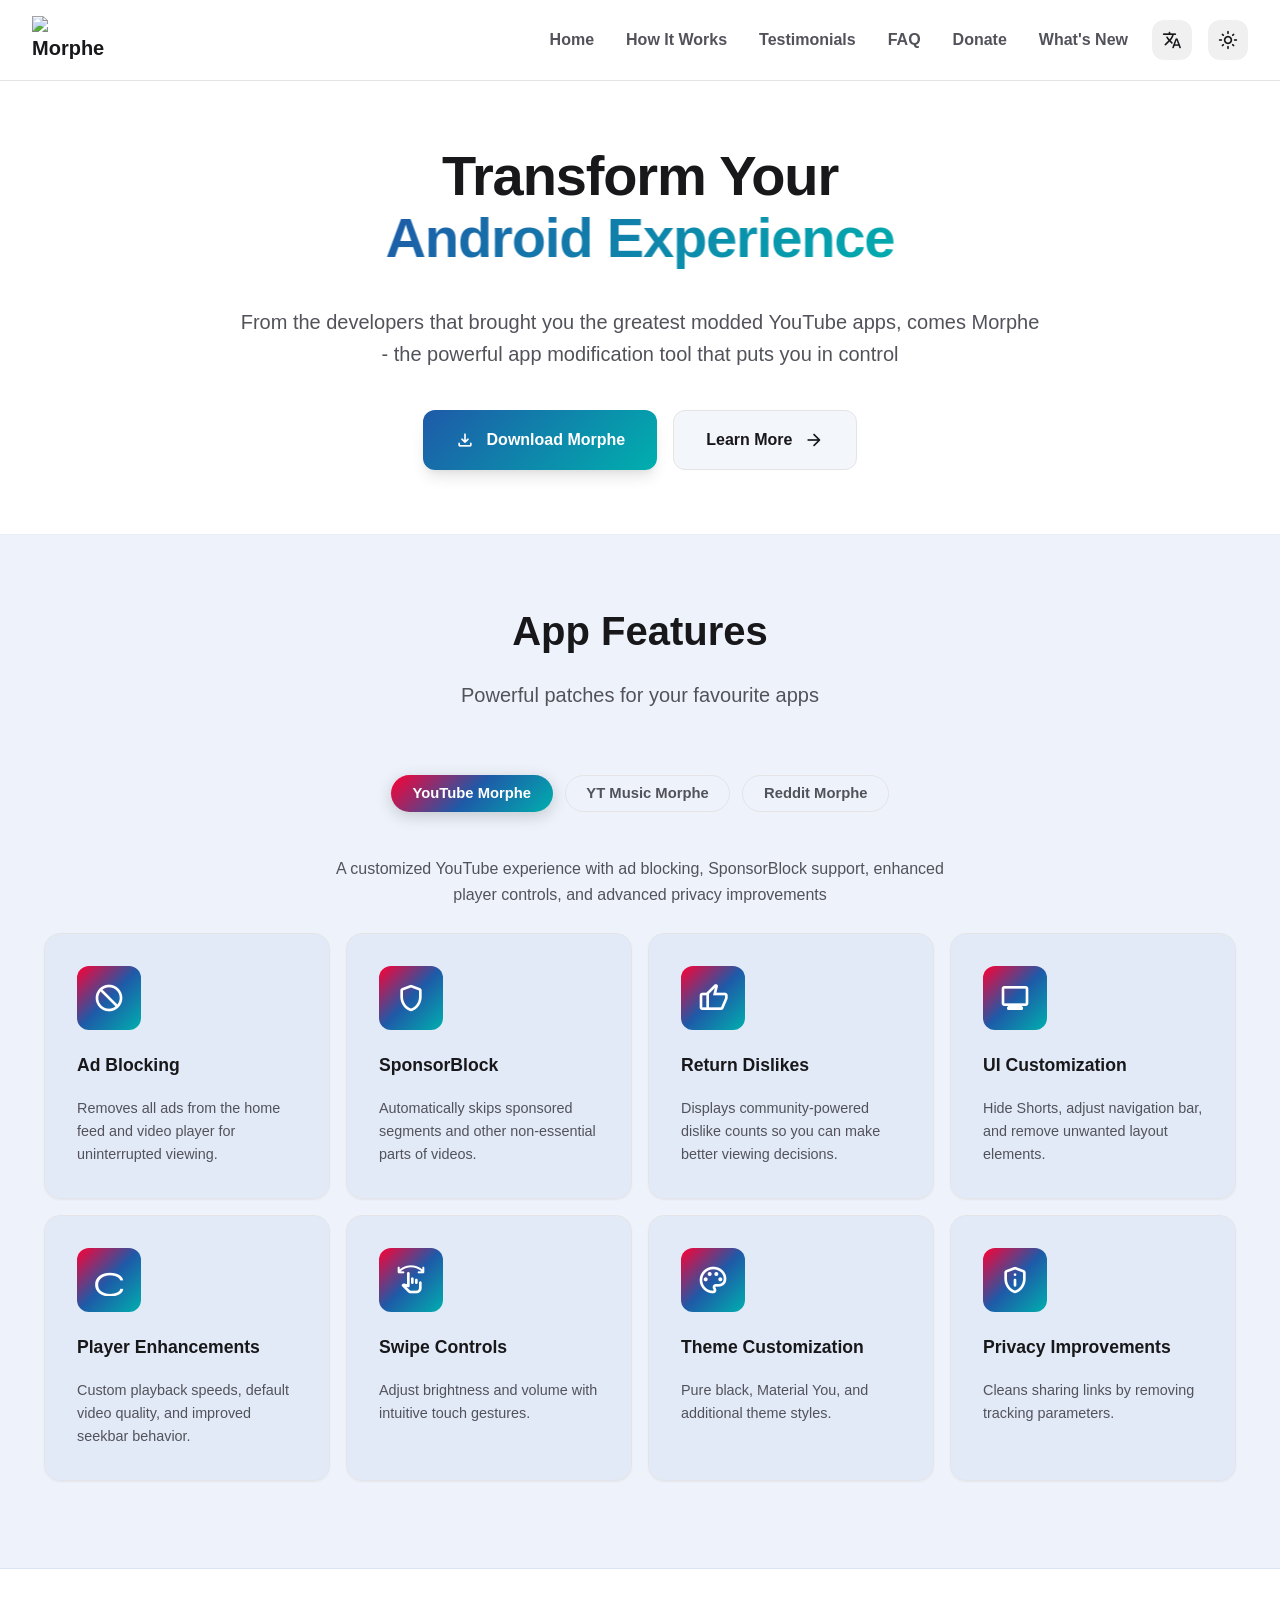
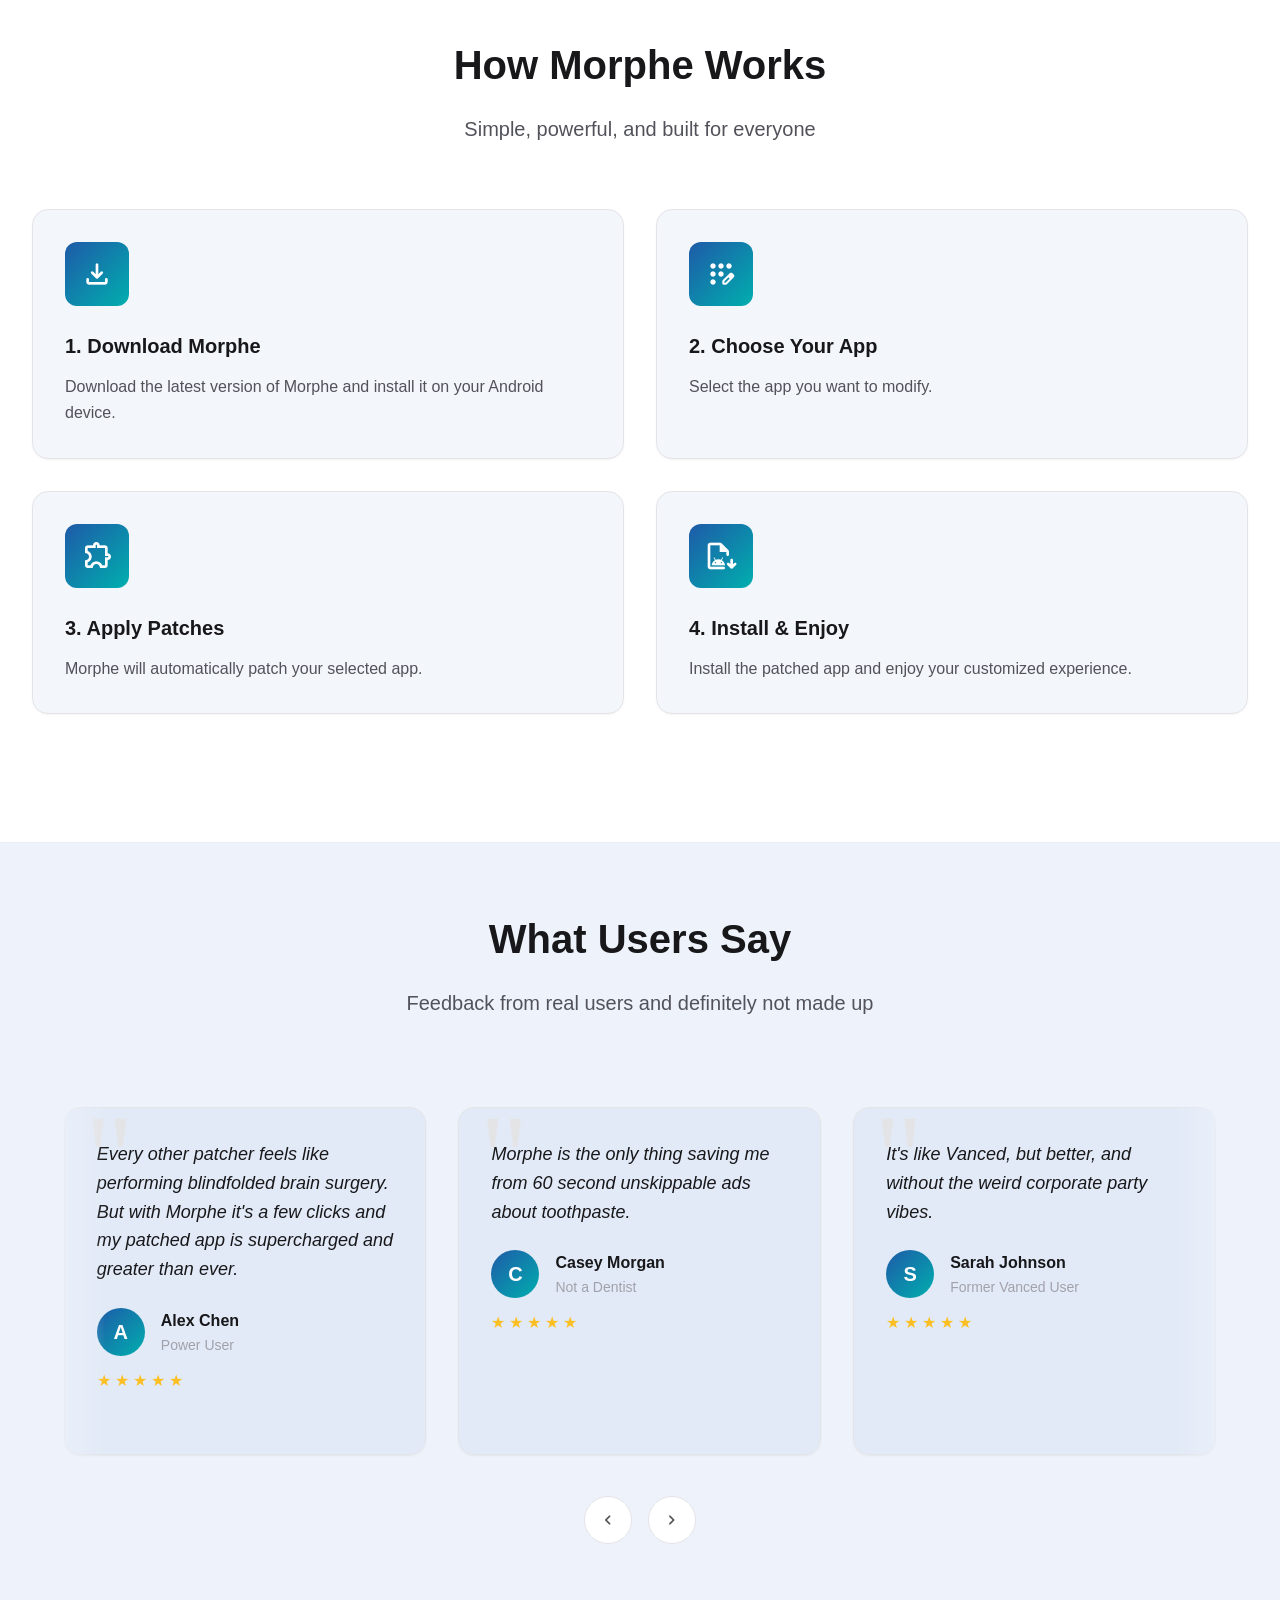
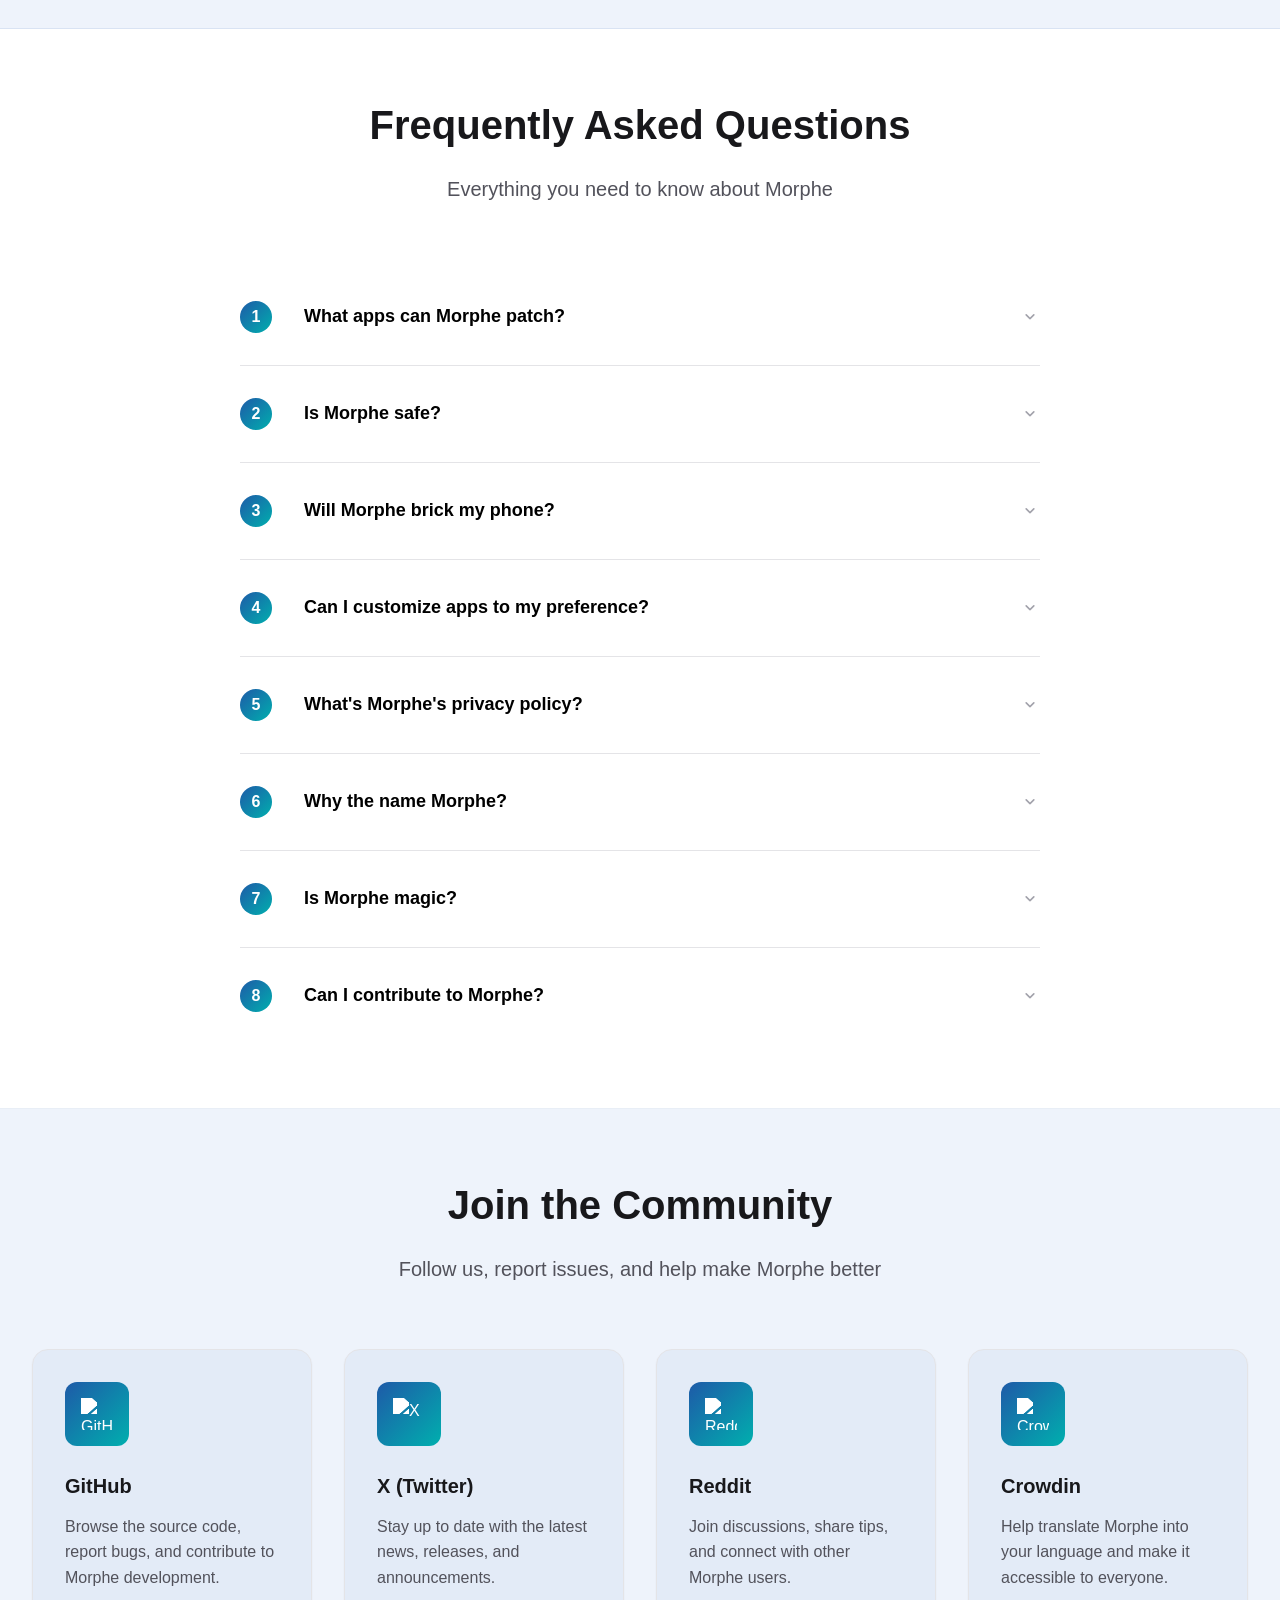
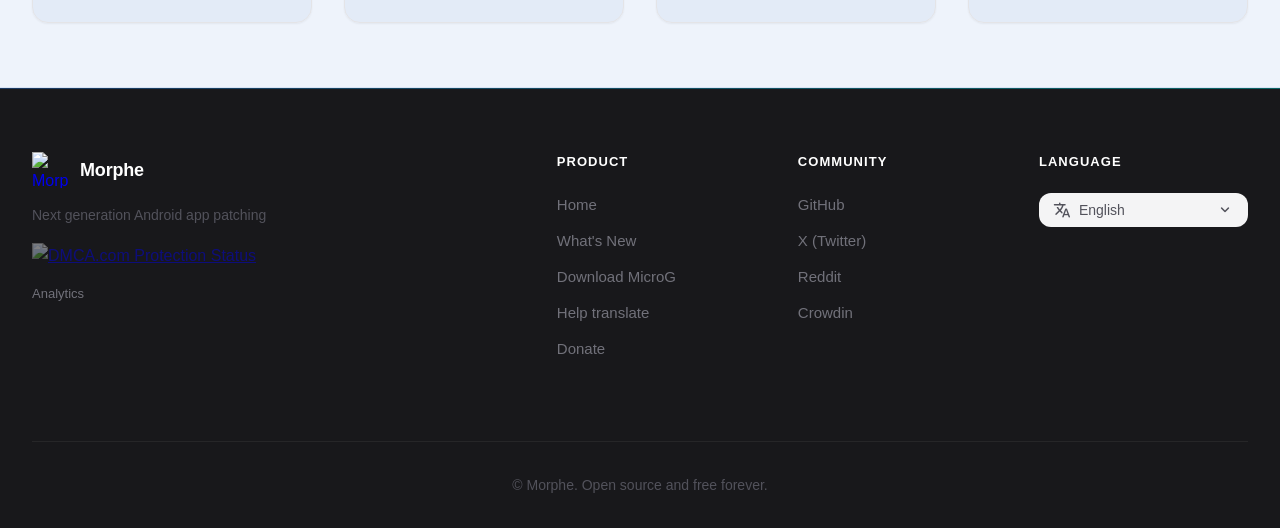
==== commit 0e04314c: "Fix subpath deployment, nav consistency, microg numbering, translate cards Root cause of the broken " ====
--- a/public/index.html
+++ b/public/index.html
@@ -31,12 +31,12 @@
             <img src="images/morphe_wordmark_dark.svg" alt="Morphe" class="nav-logo-wordmark logo-dark">
         </a>
         <div class="nav-links">
-            <a href="#home" class="nav-link" data-i18n="nav.home" data-umami-event="Nav Home Click">Home</a>
+            <a href="#home" class="nav-link active" data-i18n="nav.home" data-umami-event="Nav Home Click">Home</a>
             <a href="#how-it-works" class="nav-link" data-i18n="nav.how-it-works" data-umami-event="Nav How It Works Click">How It Works</a>
             <a href="#testimonials" class="nav-link" data-i18n="nav.testimonials" data-umami-event="Nav Testimonials Click">Testimonials</a>
             <a href="#faq" class="nav-link" data-i18n="nav.faq" data-umami-event="Nav FAQ Click">FAQ</a>
-            <a href="donate" class="nav-link" data-i18n="footer.support-donate" data-umami-event="Nav Donate Click">Donate</a>
-            <a href="changelog" class="nav-link"  data-i18n="footer.product-changelog" data-umami-event="Nav What's New Click">What's New</a>
+            <a href="donate.html" class="nav-link" data-i18n="footer.support-donate" data-umami-event="Nav Donate Click">Donate</a>
+            <a href="changelog.html" class="nav-link" data-i18n="footer.product-changelog" data-umami-event="Nav What's New Click">What's New</a>
         </div>
         <div class="nav-actions">
             <div class="lang-dropdown" id="langDropdownBar">
@@ -60,8 +60,7 @@
 <div class="mobile-drawer" id="mobile-drawer">
     <div class="drawer-scrim" id="drawer-scrim"></div>
     <div class="drawer-sheet">
-
-        <a href="#home" class="drawer-link" data-umami-event="Drawer Home Click">
+        <a href="#home" class="drawer-link active" data-umami-event="Drawer Home Click">
             <span class="material-symbols-rounded">home</span>
             <span data-i18n="nav.home">Home</span>
         </a>
@@ -78,14 +77,23 @@
             <span data-i18n="nav.faq">FAQ</span>
         </a>
         <hr class="drawer-divider">
-        <a href="donate" class="drawer-link" data-umami-event="Drawer Donate Click">
+        <a href="microg.html" class="drawer-link" data-umami-event="Drawer MicroG Click">
+            <span class="material-symbols-rounded">download</span>
+            <span data-i18n="footer.product-microg">Download MicroG</span>
+        </a>
+        <a href="translate.html" class="drawer-link" data-umami-event="Drawer Translate Click">
+            <span class="material-symbols-rounded">language</span>
+            <span data-i18n="footer.product-translate">Help translate</span>
+        </a>
+        <a href="donate.html" class="drawer-link" data-umami-event="Drawer Donate Click">
             <span class="material-symbols-rounded">volunteer_activism</span>
             <span data-i18n="footer.support-donate">Donate</span>
         </a>
-        <a href="changelog" class="drawer-link" data-umami-event="Drawer Changelog Click">
+        <a href="changelog.html" class="drawer-link" data-umami-event="Drawer Changelog Click">
             <span class="material-symbols-rounded">new_releases</span>
             <span data-i18n="footer.product-changelog">What's New</span>
         </a>
+    
     </div>
 </div>
 
@@ -520,7 +528,7 @@
 
             <!-- Brand column -->
             <div class="footer-brand">
-                <a href="/" class="footer-logo-link">
+                <a href="index.html" class="footer-logo-link">
                     <img src="images/morphe_logo_with_frame.svg" alt="Morphe" class="footer-logo">
                     <span class="footer-brand-name">Morphe</span>
                 </a>
@@ -547,11 +555,11 @@
             <div class="footer-nav">
                 <div class="footer-column">
                     <h4 data-i18n="footer.product">Product</h4>
-                    <a href="/" data-i18n="footer.product-home" data-umami-event="Footer Home Click">Home</a>
-                    <a href="changelog" data-i18n="footer.product-changelog" data-umami-event="Footer What's New Click">What's New</a>
-                    <a href="microg" data-i18n="footer.product-microg" data-umami-event="Footer MicroG Click">Download MicroG</a>
-                    <a href="translate" data-i18n="footer.product-translate" data-umami-event="Footer Translate Click">Help translate</a>
-                    <a href="donate" data-i18n="footer.support-donate" data-umami-event="Footer Donate Click">Donate</a>
+                    <a href="index.html" data-i18n="footer.product-home" data-umami-event="Footer Home Click">Home</a>
+                    <a href="changelog.html" data-i18n="footer.product-changelog" data-umami-event="Footer What's New Click">What's New</a>
+                    <a href="microg.html" data-i18n="footer.product-microg" data-umami-event="Footer MicroG Click">Download MicroG</a>
+                    <a href="translate.html" data-i18n="footer.product-translate" data-umami-event="Footer Translate Click">Help translate</a>
+                    <a href="donate.html" data-i18n="footer.support-donate" data-umami-event="Footer Donate Click">Donate</a>
                 </div>
                 <div class="footer-column">
                     <h4 data-i18n="footer.community">Community</h4>
--- a/public/css/styles.css
+++ b/public/css/styles.css
@@ -872,6 +872,25 @@
     align-items: center;
     justify-content: center;
     margin-bottom: var(--spacing-lg);
+    position: relative;
+}
+
+.feature-number {
+    position: absolute;
+    top: -6px;
+    right: -6px;
+    min-width: 24px;
+    height: 24px;
+    padding: 0 6px;
+    border-radius: 999px;
+    background: var(--bg-surface, #1e1e1e);
+    color: var(--text-primary, #fff);
+    font-size: 0.8125rem;
+    font-weight: 700;
+    display: flex;
+    align-items: center;
+    justify-content: center;
+    box-shadow: 0 0 0 2px var(--gradient-primary-start, #4facfe);
 }
 
 .feature-icon
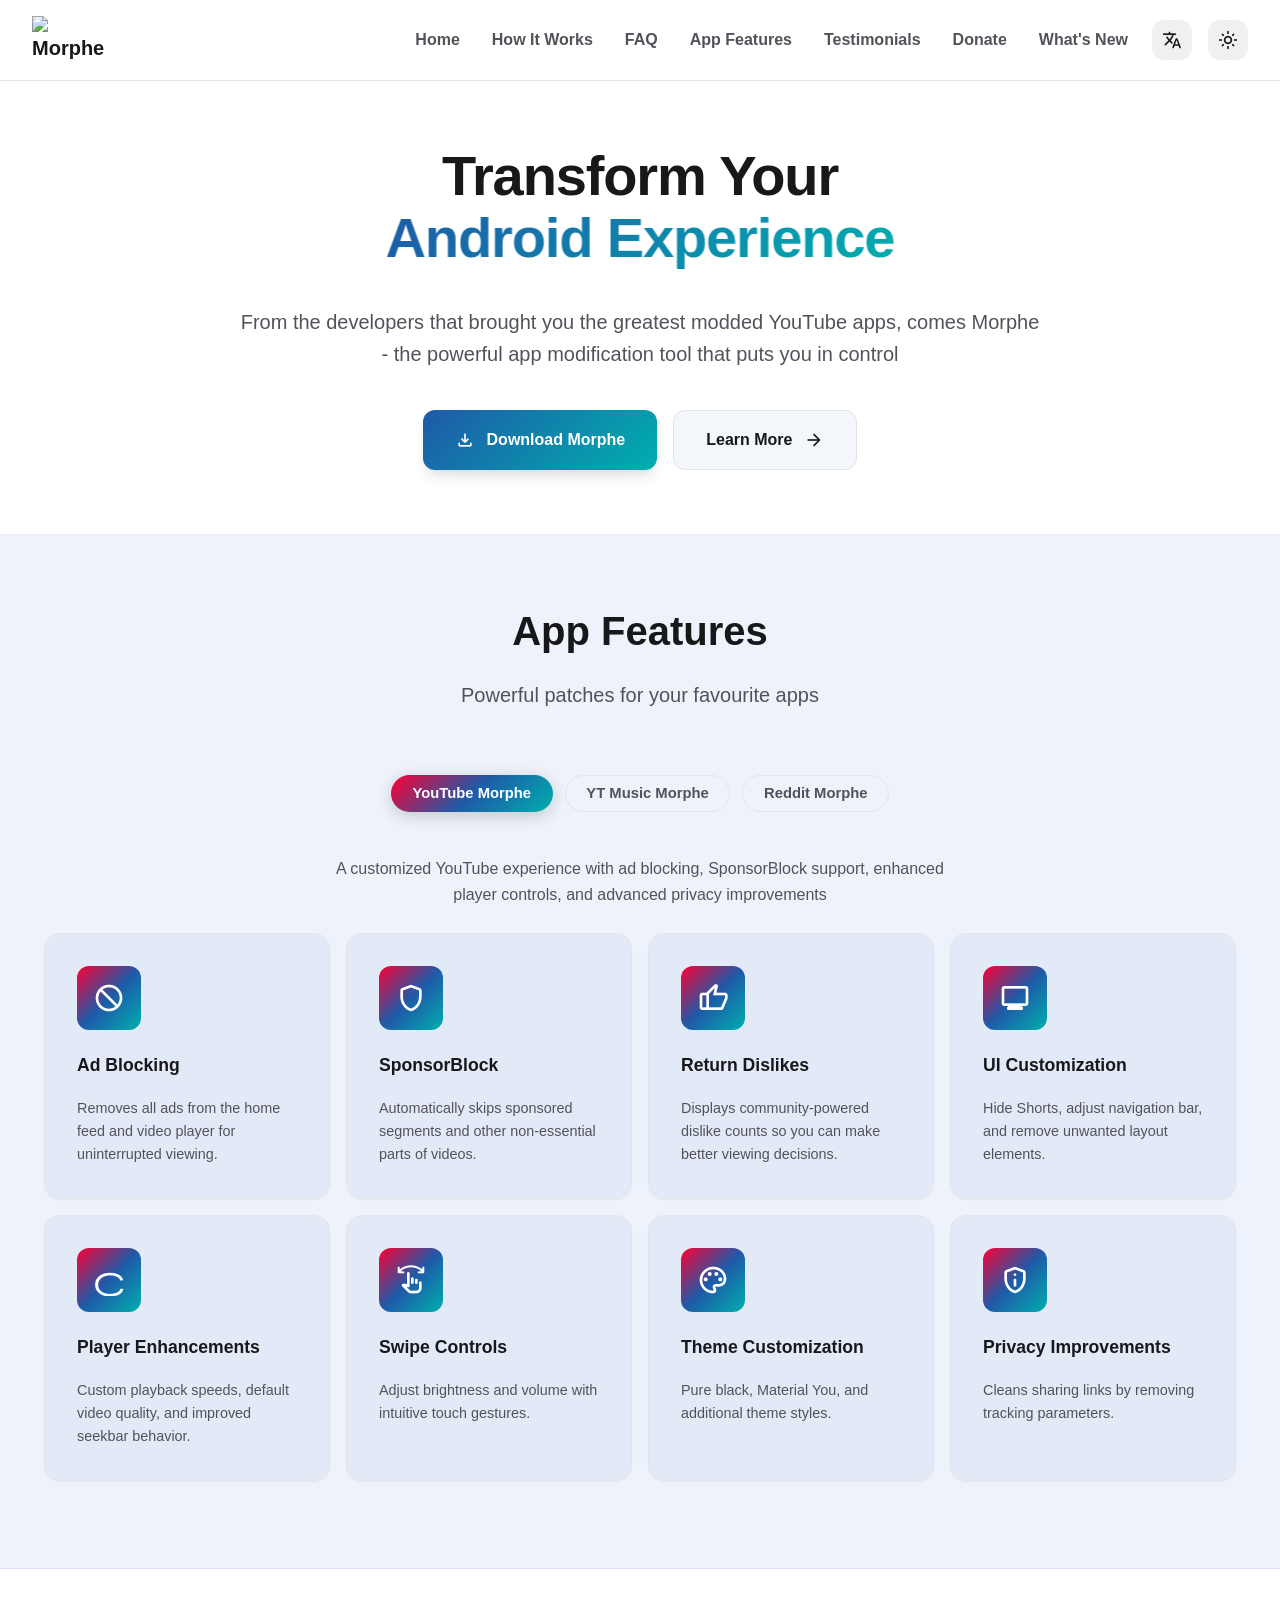
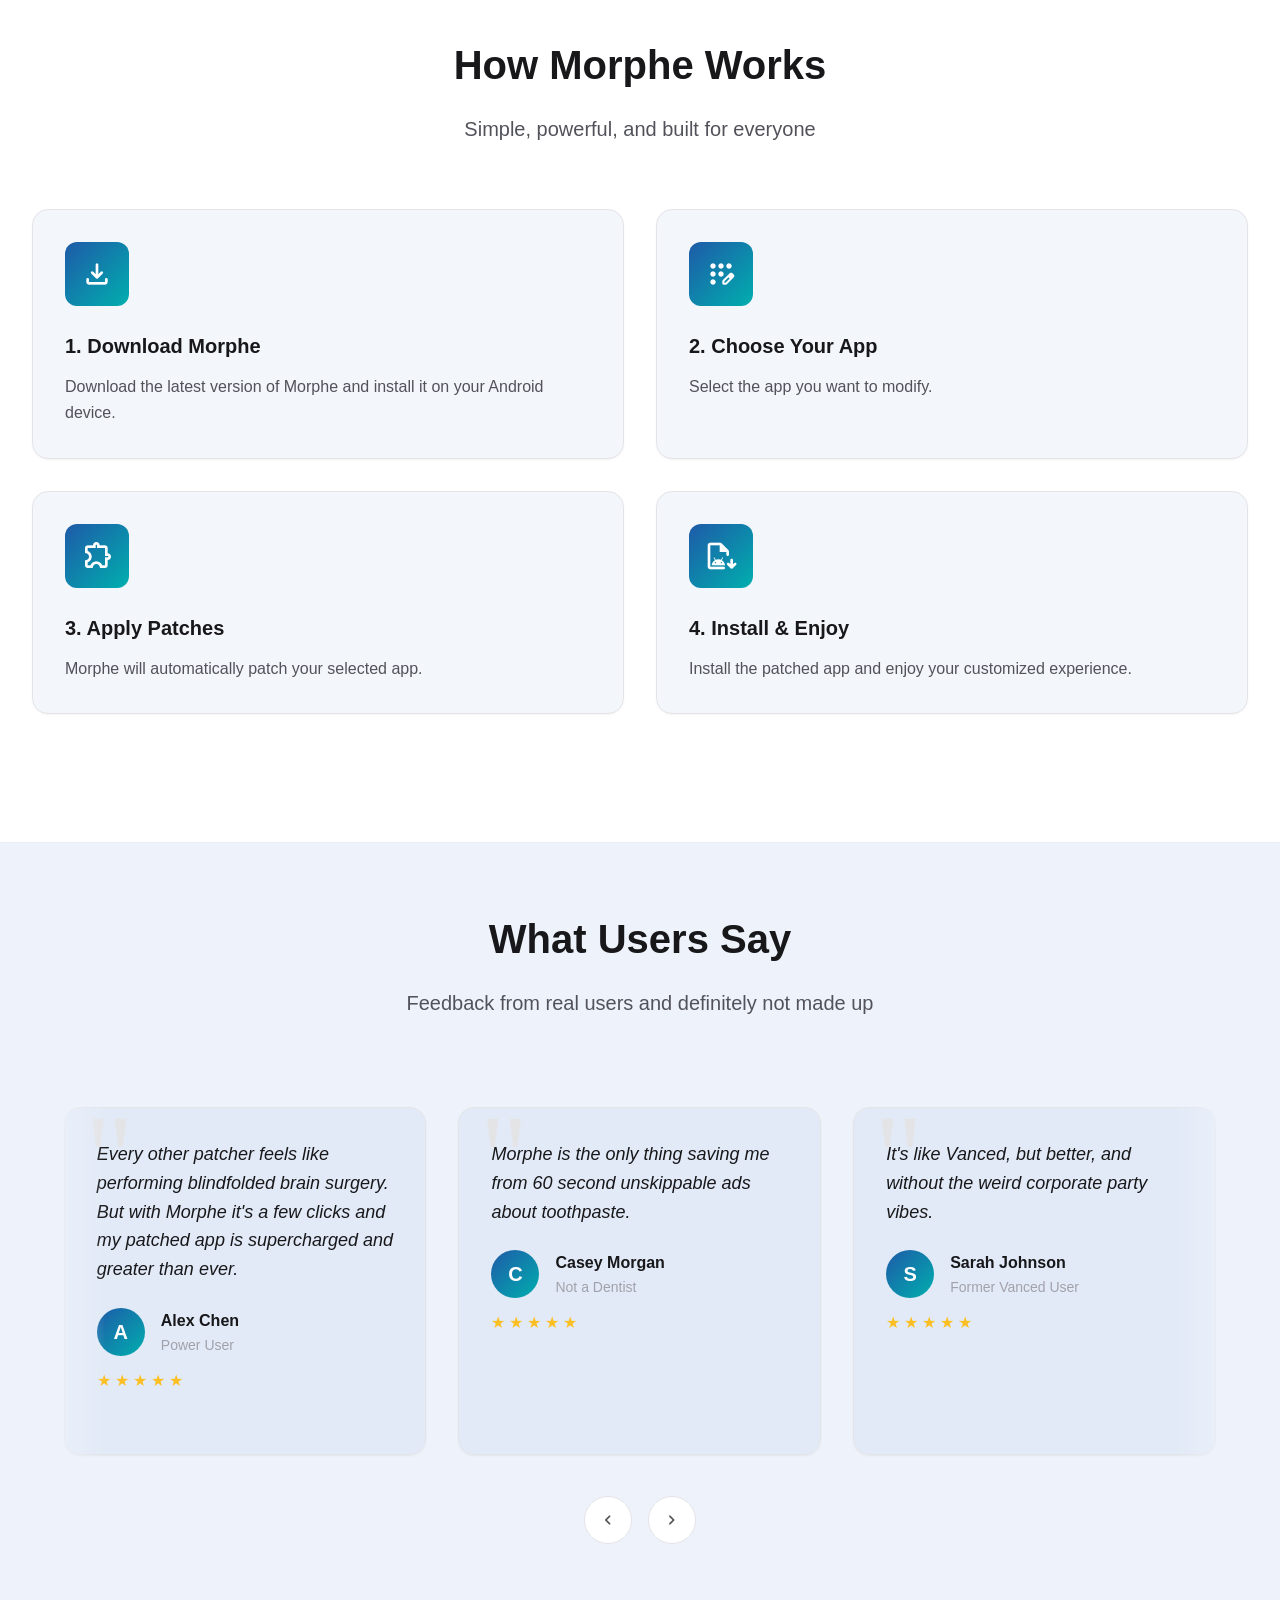
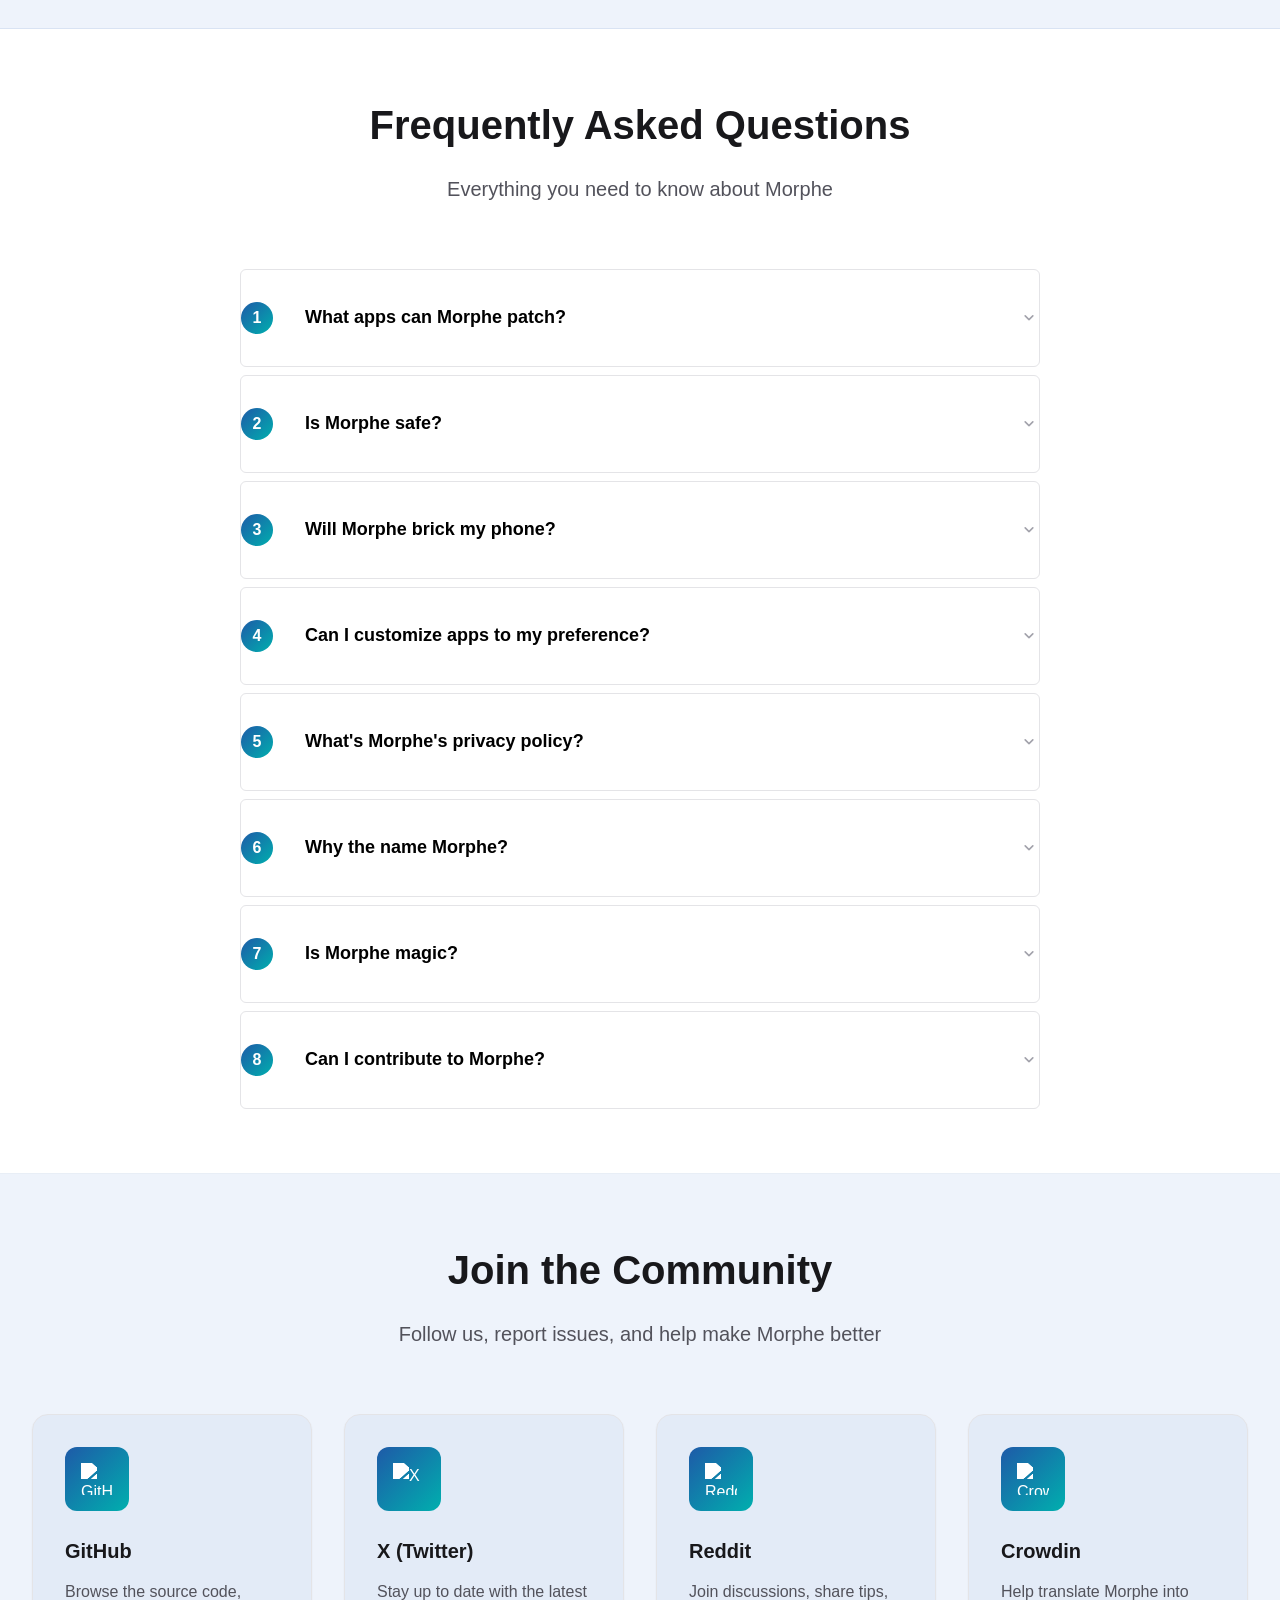
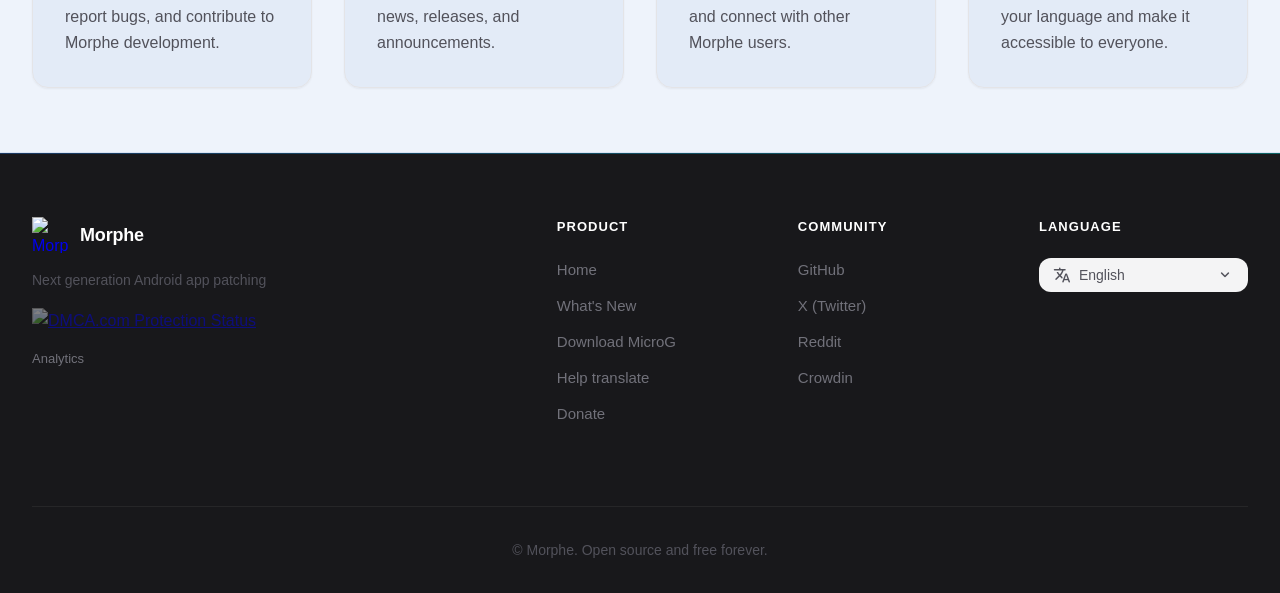
==== commit 335bd11c: "Restore fork customizations on top of class-based upstream Layered the earlier fork-specific UX chan" ====
--- a/public/index.html
+++ b/public/index.html
@@ -33,10 +33,12 @@
         <div class="nav-links">
             <a href="#home" class="nav-link active" data-i18n="nav.home" data-umami-event="Nav Home Click">Home</a>
             <a href="#how-it-works" class="nav-link" data-i18n="nav.how-it-works" data-umami-event="Nav How It Works Click">How It Works</a>
+            <a href="#faq" class="nav-link" data-i18n="nav.faq" data-umami-event="Nav FAQ Click">FAQ</a>
+            <a href="#features" class="nav-link" data-i18n="app-features.title" data-umami-event="Nav Features Click">Features</a>
             <a href="#testimonials" class="nav-link" data-i18n="nav.testimonials" data-umami-event="Nav Testimonials Click">Testimonials</a>
-            <a href="#faq" class="nav-link" data-i18n="nav.faq" data-umami-event="Nav FAQ Click">FAQ</a>
             <a href="donate.html" class="nav-link" data-i18n="footer.support-donate" data-umami-event="Nav Donate Click">Donate</a>
             <a href="changelog.html" class="nav-link" data-i18n="footer.product-changelog" data-umami-event="Nav What's New Click">What's New</a>
+        
         </div>
         <div class="nav-actions">
             <div class="lang-dropdown" id="langDropdownBar">
@@ -60,7 +62,7 @@
 <div class="mobile-drawer" id="mobile-drawer">
     <div class="drawer-scrim" id="drawer-scrim"></div>
     <div class="drawer-sheet">
-        <a href="#home" class="drawer-link active" data-umami-event="Drawer Home Click">
+        <a href="#home" class="drawer-link" data-umami-event="Drawer Home Click">
             <span class="material-symbols-rounded">home</span>
             <span data-i18n="nav.home">Home</span>
         </a>
@@ -68,13 +70,17 @@
             <span class="material-symbols-rounded">help</span>
             <span data-i18n="nav.how-it-works">How It Works</span>
         </a>
+        <a href="#faq" class="drawer-link" data-umami-event="Drawer FAQ Click">
+            <span class="material-symbols-rounded">quiz</span>
+            <span data-i18n="nav.faq">FAQ</span>
+        </a>
+        <a href="#features" class="drawer-link" data-umami-event="Drawer Features Click">
+            <span class="material-symbols-rounded">auto_awesome</span>
+            <span data-i18n="app-features.title">Features</span>
+        </a>
         <a href="#testimonials" class="drawer-link" data-umami-event="Drawer Testimonials Click">
             <span class="material-symbols-rounded">reviews</span>
             <span data-i18n="nav.testimonials">Testimonials</span>
-        </a>
-        <a href="#faq" class="drawer-link" data-umami-event="Drawer FAQ Click">
-            <span class="material-symbols-rounded">quiz</span>
-            <span data-i18n="nav.faq">FAQ</span>
         </a>
         <hr class="drawer-divider">
         <a href="microg.html" class="drawer-link" data-umami-event="Drawer MicroG Click">
@@ -93,6 +99,7 @@
             <span class="material-symbols-rounded">new_releases</span>
             <span data-i18n="footer.product-changelog">What's New</span>
         </a>
+    
     
     </div>
 </div>
--- a/public/css/styles.css
+++ b/public/css/styles.css
@@ -94,6 +94,12 @@
     opacity: 0;
 }
 
+/* Only show focus ring for keyboard navigation, not click */
+a:focus:not(:focus-visible),
+button:focus:not(:focus-visible) {
+    outline: none;
+}
+
 html:not(.i18n-loading) body {
     opacity: 1;
     transition: opacity 0.2s ease-in;
@@ -393,7 +399,11 @@
 
 .theme-icon {
     position: absolute;
-    transition: opacity var(--transition-base), transform var(--transition-base);
+    opacity: 1;
+    transform: rotate(0) scale(1);
+    transition:
+        opacity 0.4s cubic-bezier(0.4, 0, 0.2, 1),
+        transform 0.4s cubic-bezier(0.4, 0, 0.2, 1);
 }
 
 .theme-icon.hidden {
@@ -404,6 +414,16 @@
 .theme-icon.visible {
     opacity: 1;
     transform: rotate(0) scale(1);
+}
+
+.theme-toggle.spin {
+    animation: themeToggleSpin 0.45s cubic-bezier(0.4, 0, 0.2, 1);
+}
+
+@keyframes themeToggleSpin {
+    0%   { transform: rotate(0) scale(1); }
+    50%  { transform: rotate(180deg) scale(0.9); }
+    100% { transform: rotate(360deg) scale(1); }
 }
 
 .mobile-menu-toggle {
@@ -551,8 +571,8 @@
     -webkit-text-fill-color: transparent;
     background-clip: text;
     transition:
-        opacity 600ms cubic-bezier(0.4, 0, 0.2, 1),
-        filter  600ms cubic-bezier(0.4, 0, 0.2, 1);
+        opacity 820ms cubic-bezier(0.4, 0, 0.2, 1),
+        filter  820ms cubic-bezier(0.4, 0, 0.2, 1);
     will-change: opacity, filter;
 }
 
@@ -563,7 +583,7 @@
 
 .hero-morph-layer.hidden {
     opacity: 0;
-    filter: blur(12px);
+    filter: blur(22px);
     pointer-events: none;
 }
 
@@ -1174,11 +1194,14 @@
 }
 
 .faq-item {
-    border-bottom: 1px solid var(--border);
+    border: 1px solid var(--border);
+    border-radius: 6px;
+    margin-bottom: 8px;
+    overflow: hidden;
 }
 
 .faq-item:last-child {
-    border-bottom: none;
+    margin-bottom: 0;
 }
 
 .faq-number {
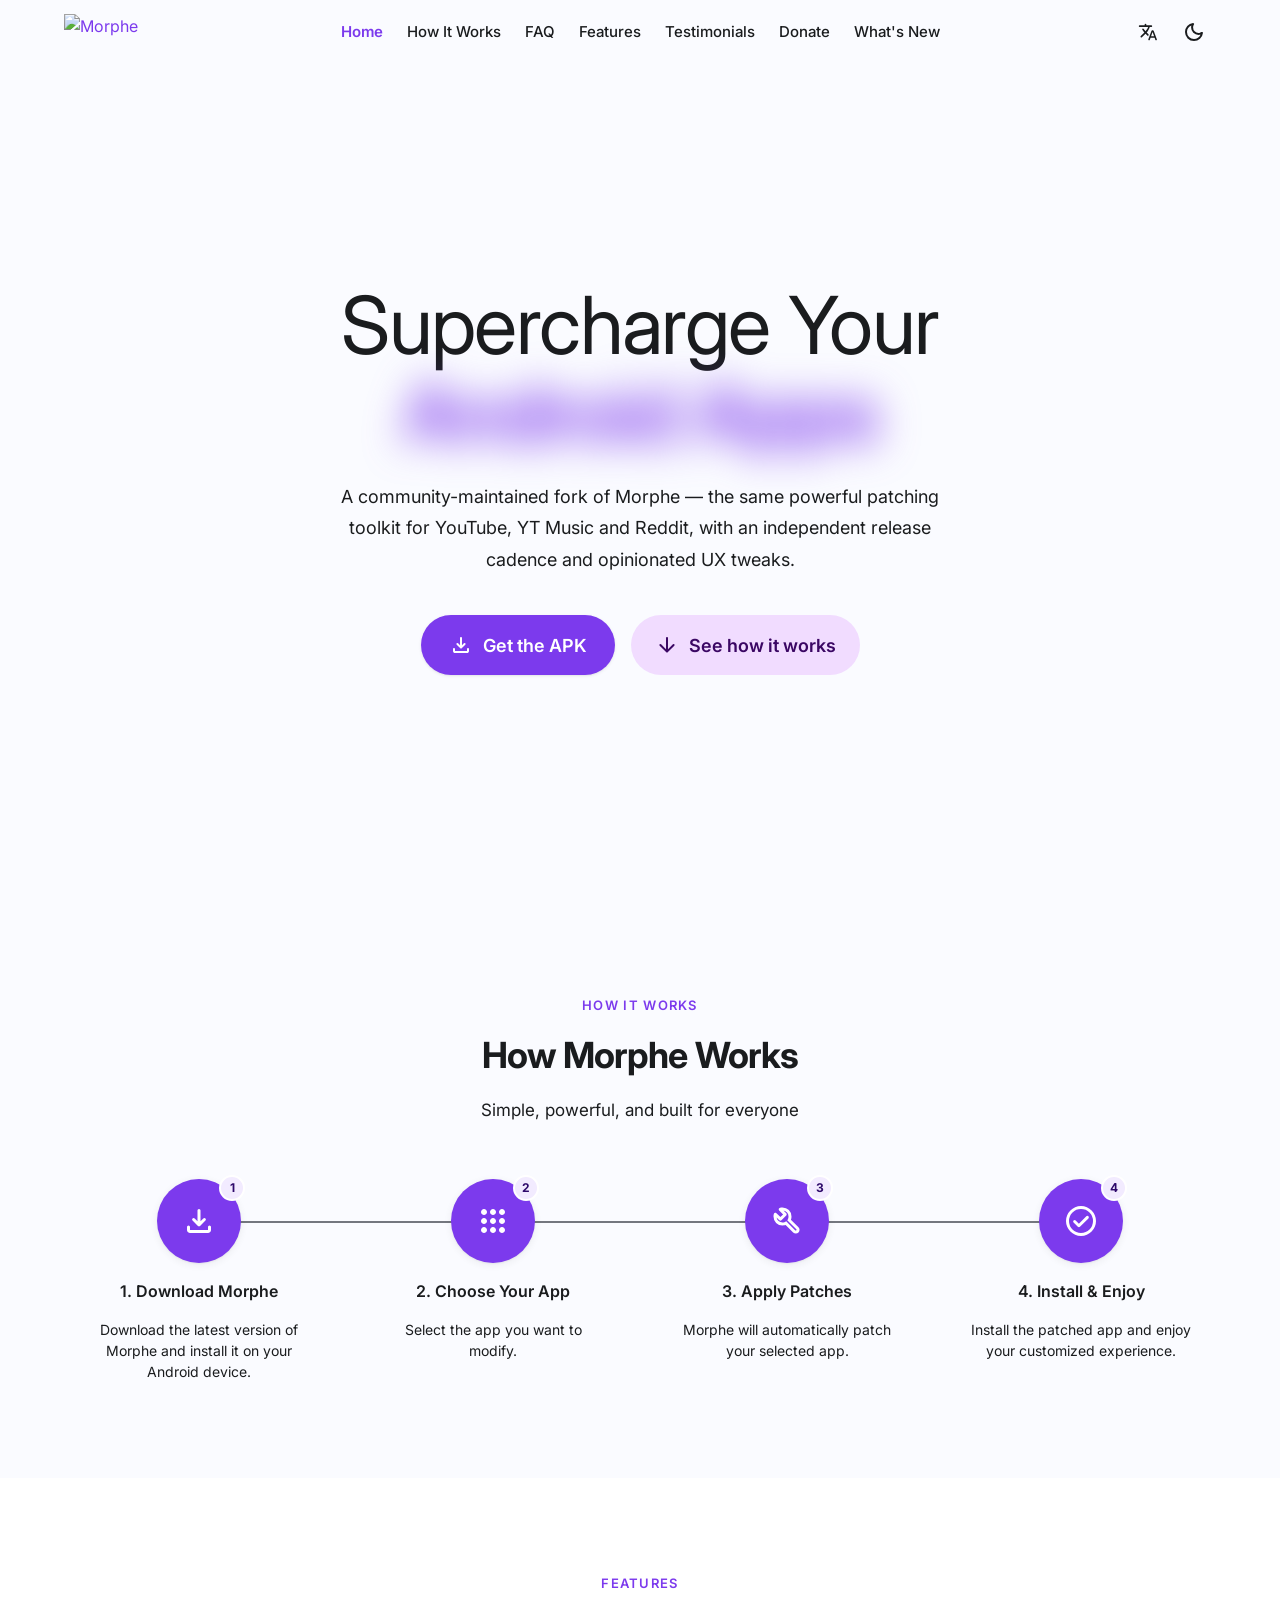
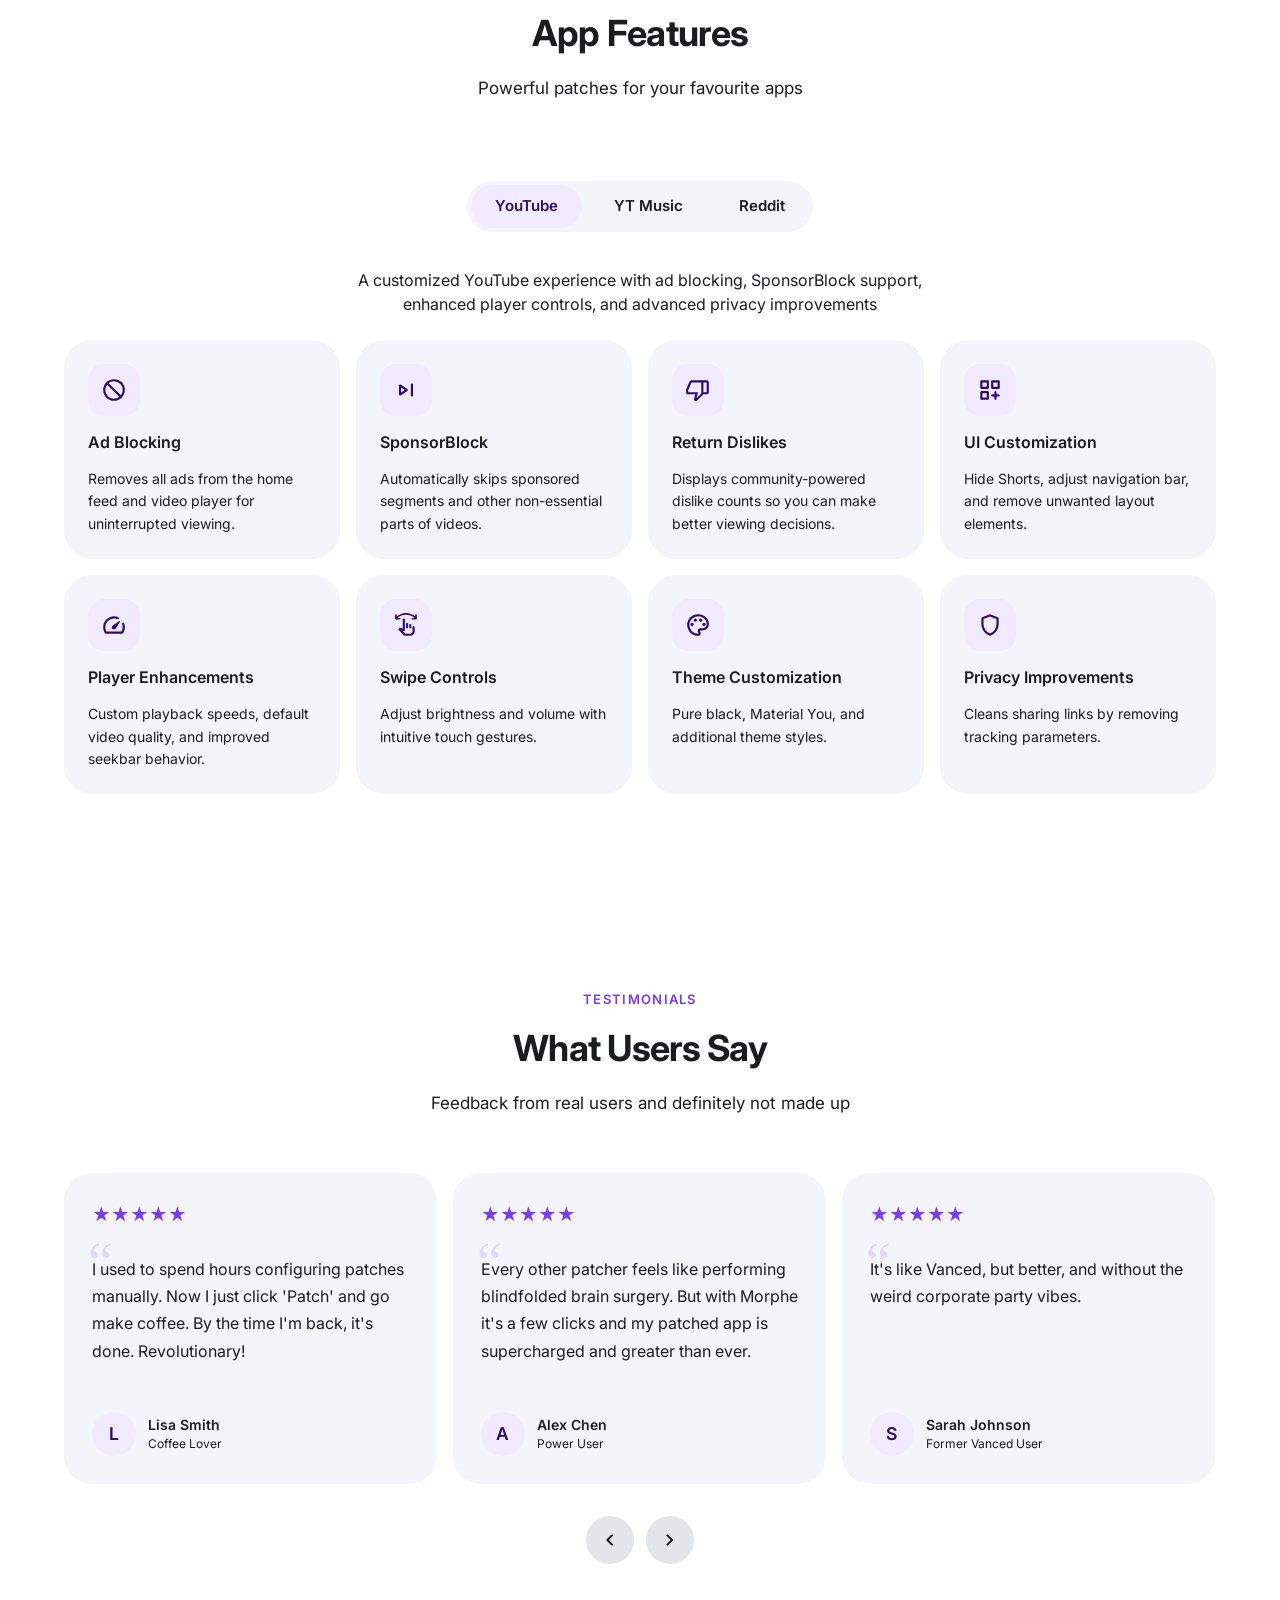
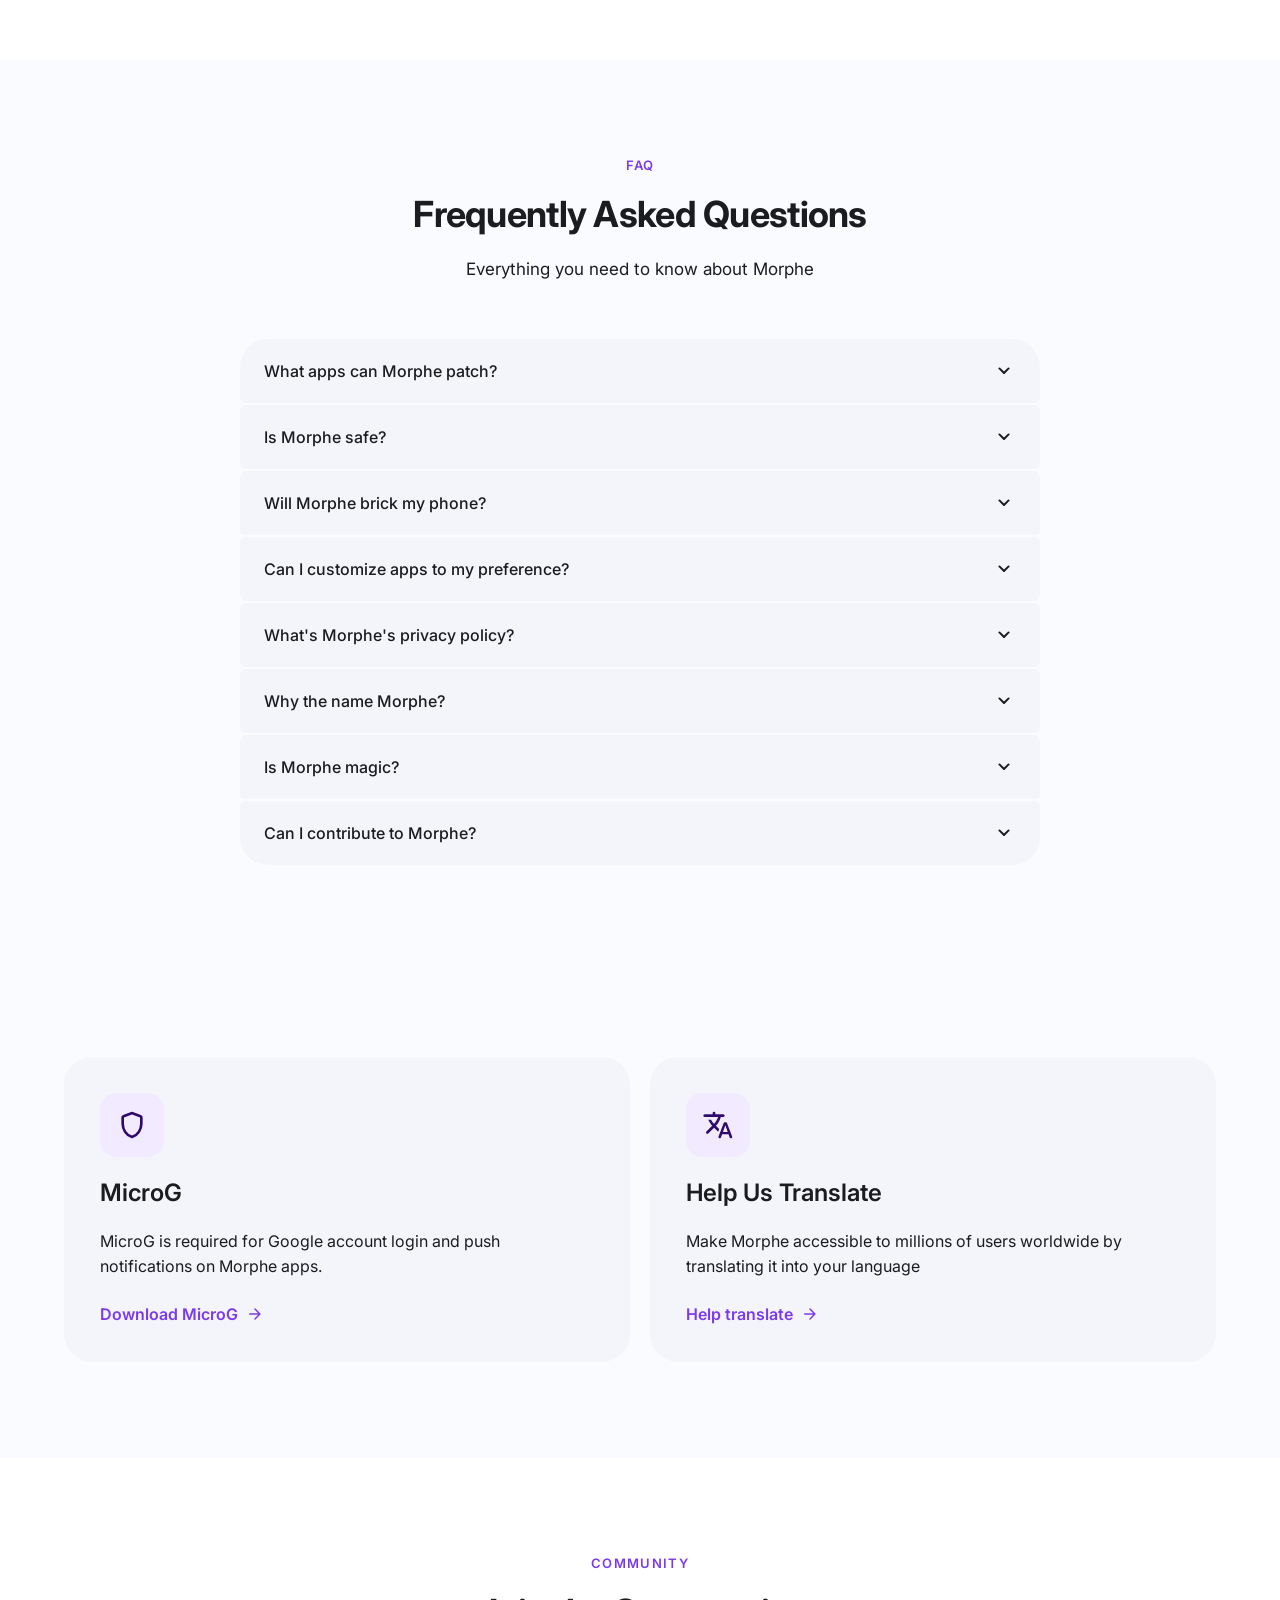
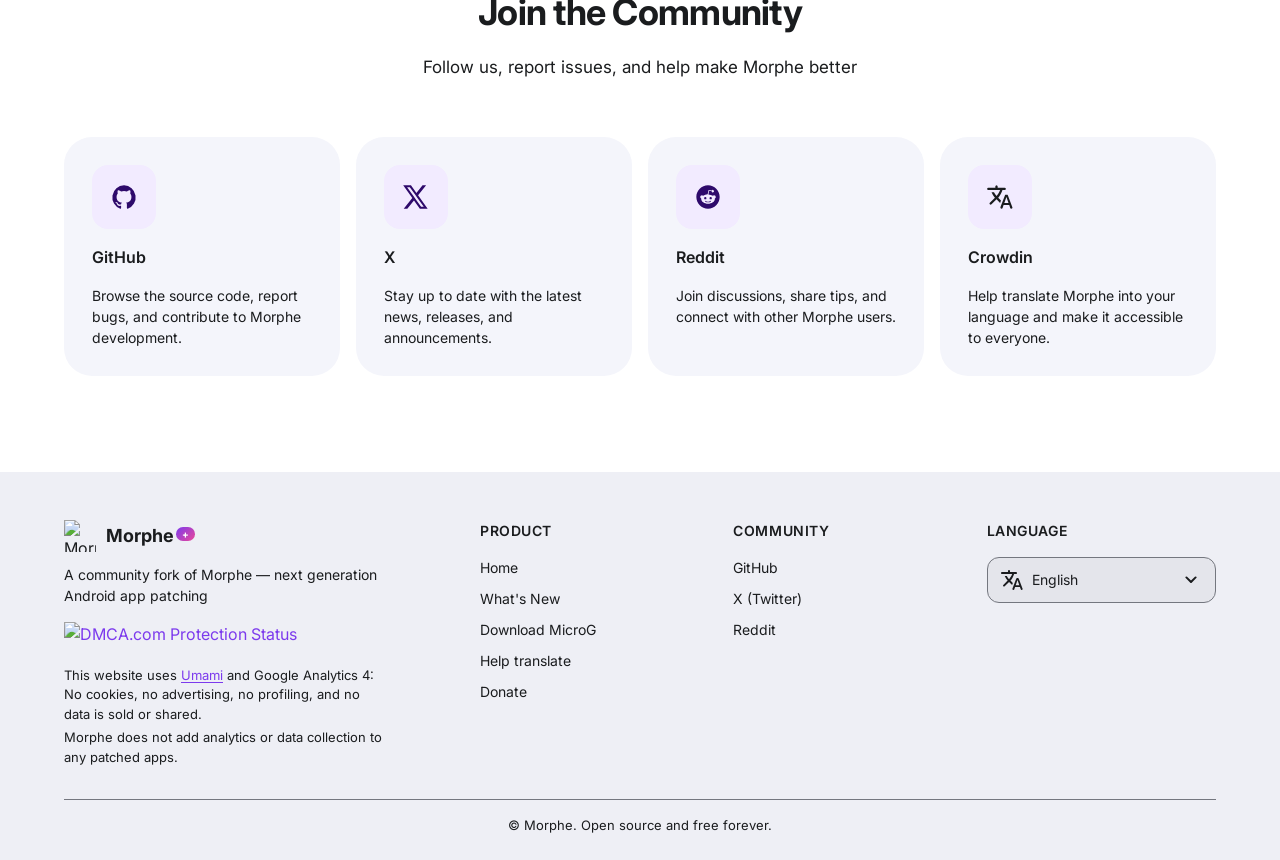
==== commit 4d6394e4: "Differentiate fork: purple accent, fork-specific copy, branding, layout Restore the pre-upstream-rew" ====
--- a/public/index.html
+++ b/public/index.html
@@ -1,611 +1,1245 @@
-<!DOCTYPE html>
-<html lang="en">
-<head>
-    <meta charset="UTF-8">
-    <meta name="viewport" content="width=device-width, initial-scale=1.0">
-    <meta name="description" content="Download the official Morphe APK.
-    Created by former ReVanced contributors to patch YouTube, YouTube Music, and Reddit
-    with ad-blocking and custom features.">
-    <title>Morphe App for YouTube and Reddit - OFFICIAL SITE</title>
-    <!-- Theme preloader -->
-    <script src="js/theme-preload.js"></script>
-    <!-- Language preloader -->
-    <script src="js/lang-preload.js"></script>
-    <link rel="stylesheet" href="https://fonts.googleapis.com/css2?family=Material+Symbols+Rounded:opsz,wght,FILL,GRAD@20..48,100..700,0..1,-50..200&display=block">
-    <link rel="stylesheet" href="css/styles.css">
-    <link rel="stylesheet" href="css/dark-theme.css">
-    <link rel="icon" type="image/png" href="favicon-96x96.png" sizes="96x96"/>
-    <link rel="icon" type="image/svg+xml" href="favicon.svg"/>
-    <link rel="icon" href="favicon.ico"/>
-    <link rel="apple-touch-icon" sizes="180x180" href="apple-touch-icon.png"/>
-    <meta name="apple-mobile-web-app-title" content="Morphe"/>
-    <link rel="manifest" href="site.webmanifest"/>
-    <script src="js/analytics.js"></script>
-</head>
-<body>
-<!-- Navigation -->
-<nav class="navbar">
-    <div class="nav-container">
-        <a href="#home" class="nav-logo">
-            <img src="images/morphe_wordmark_light.svg" alt="Morphe" class="nav-logo-wordmark logo-light">
-            <img src="images/morphe_wordmark_dark.svg" alt="Morphe" class="nav-logo-wordmark logo-dark">
+<!doctype html>
+<html lang="en" data-theme="light">
+  <head>
+    <meta charset="UTF-8" />
+    <meta name="viewport" content="width=device-width, initial-scale=1" />
+    <meta
+      name="description"
+      content="Morphe - Next generation Android app patching. Enjoy an ad-free, enhanced experience on your favorite apps."
+    />
+    <title>Morphe+ — Community Fork</title>
+
+    <link rel="preconnect" href="https://fonts.googleapis.com" />
+    <link rel="preconnect" href="https://fonts.gstatic.com" crossorigin />
+    <link
+      href="https://fonts.googleapis.com/css2?family=Inter:wght@300;400;500;600;700;800;900&display=swap"
+      rel="stylesheet"
+    />
+    
+
+    <link rel="stylesheet" href="css/styles.css" />
+  </head>
+  <body>
+    <header class="top-app-bar" id="topBar">
+      <div class="bar-content">
+        <a href="#home" class="header-brand">
+          <img
+            src="images/morphe_wordmark_light.svg"
+            alt="Morphe"
+            class="brand-icon logo-light"
+          />
+          <img
+            src="images/morphe_wordmark_dark.svg"
+            alt="Morphe"
+            class="brand-icon logo-dark"
+          />
         </a>
-        <div class="nav-links">
-            <a href="#home" class="nav-link active" data-i18n="nav.home" data-umami-event="Nav Home Click">Home</a>
-            <a href="#how-it-works" class="nav-link" data-i18n="nav.how-it-works" data-umami-event="Nav How It Works Click">How It Works</a>
-            <a href="#faq" class="nav-link" data-i18n="nav.faq" data-umami-event="Nav FAQ Click">FAQ</a>
-            <a href="#features" class="nav-link" data-i18n="app-features.title" data-umami-event="Nav Features Click">Features</a>
-            <a href="#testimonials" class="nav-link" data-i18n="nav.testimonials" data-umami-event="Nav Testimonials Click">Testimonials</a>
-            <a href="donate.html" class="nav-link" data-i18n="footer.support-donate" data-umami-event="Nav Donate Click">Donate</a>
-            <a href="changelog.html" class="nav-link" data-i18n="footer.product-changelog" data-umami-event="Nav What's New Click">What's New</a>
-        
-        </div>
-        <div class="nav-actions">
+        <nav class="nav-desktop">
+          <a href="#home" class="nav-link active" data-i18n="nav.home">Home</a>
+          <a href="#how-it-works" class="nav-link" data-i18n="nav.how-it-works"
+            >How It Works</a
+          >
+          <a href="#faq" class="nav-link" data-i18n="nav.faq">FAQ</a>
+          <a href="#features" class="nav-link" data-i18n="nav.features"
+            >Features</a
+          >
+          <a href="#testimonials" class="nav-link" data-i18n="nav.testimonials"
+            >Testimonials</a
+          >
+          <a href="donate.html" class="nav-link" data-i18n="footer.support-donate"
+            >Donate</a
+          >
+          <a
+            href="changelog.html"
+            class="nav-link"
+            data-i18n="footer.product-changelog"
+            >What's New</a
+          >
+        </nav>
+        <div class="right-actions">
+          <span class="lang-bar-desktop">
             <div class="lang-dropdown" id="langDropdownBar">
-                <button class="lang-trigger-compact" id="langTriggerBar" type="button" aria-label="Change language">
-                    <span class="material-symbols-rounded">translate</span>
+              <button
+                class="lang-trigger-compact"
+                id="langTriggerBar"
+                type="button"
+              >
+                <span  class="material-symbols-rounded" style="-webkit-mask: url(icons/translate.svg) no-repeat center; mask: url(icons/translate.svg) no-repeat center; -webkit-mask-size: contain; mask-size: contain; background-color: currentColor;" aria-label="translate"></span>
+              </button>
+              <div class="lang-menu" id="langMenuBar" role="listbox"></div>
+            </div>
+          </span>
+          <span class="lang-bar-mobile">
+            <div class="lang-dropdown" id="langDropdownMobile">
+              <button
+                class="lang-trigger-compact"
+                id="langTriggerMobile"
+                type="button"
+              >
+                <span  class="material-symbols-rounded" style="-webkit-mask: url(icons/translate.svg) no-repeat center; mask: url(icons/translate.svg) no-repeat center; -webkit-mask-size: contain; mask-size: contain; background-color: currentColor;" aria-label="translate"></span>
+              </button>
+              <div class="lang-menu" id="langMenuMobile" role="listbox"></div>
+            </div>
+          </span>
+          <button class="icon-btn" id="themeToggle" aria-label="Toggle theme">
+            <span class="material-symbols-rounded" id="themeIcon"
+               style="-webkit-mask: url(icons/dark_mode.svg) no-repeat center; mask: url(icons/dark_mode.svg) no-repeat center; -webkit-mask-size: contain; mask-size: contain; background-color: currentColor;" aria-label="dark_mode"></span>
+          </button>
+          <button class="icon-btn menu-btn" id="menuBtn" aria-label="Menu">
+            <span class="material-symbols-rounded" id="menuIconToggle"
+               style="-webkit-mask: url(icons/menu.svg) no-repeat center; mask: url(icons/menu.svg) no-repeat center; -webkit-mask-size: contain; mask-size: contain; background-color: currentColor;" aria-label="menu"></span>
+          </button>
+        </div>
+      </div>
+    </header>
+
+    <div class="mobile-drawer" id="drawer">
+      <div class="drawer-scrim" id="scrim"></div>
+      <div class="drawer-sheet">
+        <a href="#home" class="drawer-link active" onclick="closeDrawer()">
+          <span  class="material-symbols-rounded" style="-webkit-mask: url(icons/home.svg) no-repeat center; mask: url(icons/home.svg) no-repeat center; -webkit-mask-size: contain; mask-size: contain; background-color: currentColor;" aria-label="home"></span>
+          <span data-i18n="nav.home">Home</span>
+        </a>
+        <a href="#how-it-works" class="drawer-link" onclick="closeDrawer()">
+          <span  class="material-symbols-rounded" style="-webkit-mask: url(icons/help.svg) no-repeat center; mask: url(icons/help.svg) no-repeat center; -webkit-mask-size: contain; mask-size: contain; background-color: currentColor;" aria-label="help"></span>
+          <span data-i18n="nav.how-it-works">How It Works</span>
+        </a>
+        <a href="#faq" class="drawer-link" onclick="closeDrawer()">
+          <span  class="material-symbols-rounded" style="-webkit-mask: url(icons/quiz.svg) no-repeat center; mask: url(icons/quiz.svg) no-repeat center; -webkit-mask-size: contain; mask-size: contain; background-color: currentColor;" aria-label="quiz"></span>
+          <span data-i18n="nav.faq">FAQ</span>
+        </a>
+        <a href="#features" class="drawer-link" onclick="closeDrawer()">
+          <span  class="material-symbols-rounded" style="-webkit-mask: url(icons/star.svg) no-repeat center; mask: url(icons/star.svg) no-repeat center; -webkit-mask-size: contain; mask-size: contain; background-color: currentColor;" aria-label="star"></span>
+          <span data-i18n="nav.features">Features</span>
+        </a>
+        <a href="#testimonials" class="drawer-link" onclick="closeDrawer()">
+          <span  class="material-symbols-rounded" style="-webkit-mask: url(icons/reviews.svg) no-repeat center; mask: url(icons/reviews.svg) no-repeat center; -webkit-mask-size: contain; mask-size: contain; background-color: currentColor;" aria-label="reviews"></span>
+          <span data-i18n="nav.testimonials">Testimonials</span>
+        </a>
+        <hr class="drawer-divider" />
+        <a href="microg.html" class="drawer-link" onclick="closeDrawer()">
+          <span  class="material-symbols-rounded" style="-webkit-mask: url(icons/download.svg) no-repeat center; mask: url(icons/download.svg) no-repeat center; -webkit-mask-size: contain; mask-size: contain; background-color: currentColor;" aria-label="download"></span>
+          <span data-i18n="microg.download">Download MicroG</span>
+        </a>
+        <a href="donate.html" class="drawer-link" onclick="closeDrawer()">
+          <span  class="material-symbols-rounded" style="-webkit-mask: url(icons/volunteer_activism.svg) no-repeat center; mask: url(icons/volunteer_activism.svg) no-repeat center; -webkit-mask-size: contain; mask-size: contain; background-color: currentColor;" aria-label="volunteer_activism"></span>
+          <span data-i18n="footer.support-donate">Donate</span>
+        </a>
+        <a href="changelog.html" class="drawer-link" onclick="closeDrawer()">
+          <span  class="material-symbols-rounded" style="-webkit-mask: url(icons/new_releases.svg) no-repeat center; mask: url(icons/new_releases.svg) no-repeat center; -webkit-mask-size: contain; mask-size: contain; background-color: currentColor;" aria-label="new_releases"></span>
+          <span data-i18n="footer.product-changelog">What's New</span>
+        </a>
+      </div>
+    </div>
+
+    <section id="home" class="hero">
+      <div class="hero-inner">
+        <h1 class="hero-title">
+          <span style="display: block" data-i18n="hero.title"
+            >Supercharge Your</span
+          >
+          <span style="display: block" class="highlight-text">
+            <span class="hero-morph-target" data-i18n="hero.title-highlight"
+              >Android Apps</span
+            >
+          </span>
+        </h1>
+        <p class="hero-desc" data-i18n="hero.description">
+          A community-maintained fork of Morphe — the same powerful patching
+          toolkit for YouTube, YT Music and Reddit, with an independent
+          release cadence and opinionated UX tweaks.
+        </p>
+        <div class="hero-actions">
+          <a
+            href="https://github.com/MorpheApp/morphe-manager/releases/download/v1.11.0/morphe-manager-1.11.0.apk"
+            class="btn-filled"
+          >
+            <span  class="material-symbols-rounded" style="-webkit-mask: url(icons/download.svg) no-repeat center; mask: url(icons/download.svg) no-repeat center; -webkit-mask-size: contain; mask-size: contain; background-color: currentColor;" aria-label="download"></span>
+            <span data-i18n="hero.download">Get the APK</span>
+          </a>
+          <a href="#how-it-works" class="btn-tonal">
+            <span  class="material-symbols-rounded" style="-webkit-mask: url(icons/arrow_downward.svg) no-repeat center; mask: url(icons/arrow_downward.svg) no-repeat center; -webkit-mask-size: contain; mask-size: contain; background-color: currentColor;" aria-label="arrow_downward"></span>
+            <span data-i18n="hero.learn-more">See how it works</span>
+          </a>
+        </div>
+      </div>
+    </section>
+
+    <section
+      id="how-it-works"
+      class="section how-section"
+      style="background: var(--md-surface)"
+    >
+      <div class="container">
+        <div class="section-header anim">
+          <p class="section-overline" data-i18n="nav.how-it-works">
+            Getting Started
+          </p>
+          <h2 class="section-title" data-i18n="how-it-works.title">
+            How Morphe Works
+          </h2>
+          <p class="section-subtitle" data-i18n="how-it-works.subtitle">
+            Simple and powerful
+          </p>
+        </div>
+        <div class="steps-grid anim">
+          <div class="step-card">
+            <div class="step-icon-wrap">
+              <span  class="material-symbols-rounded" style="-webkit-mask: url(icons/download.svg) no-repeat center; mask: url(icons/download.svg) no-repeat center; -webkit-mask-size: contain; mask-size: contain; background-color: currentColor;" aria-label="download"></span>
+              <span class="step-number">1</span>
+            </div>
+            <h3 data-i18n="how-it-works.step1-title">Download</h3>
+            <p data-i18n="how-it-works.step1-desc">Install on Android.</p>
+          </div>
+          <div class="step-card">
+            <div class="step-icon-wrap">
+              <span  class="material-symbols-rounded" style="-webkit-mask: url(icons/apps.svg) no-repeat center; mask: url(icons/apps.svg) no-repeat center; -webkit-mask-size: contain; mask-size: contain; background-color: currentColor;" aria-label="apps"></span>
+              <span class="step-number">2</span>
+            </div>
+            <h3 data-i18n="how-it-works.step2-title">Choose</h3>
+            <p data-i18n="how-it-works.step2-desc">Select app.</p>
+          </div>
+          <div class="step-card">
+            <div class="step-icon-wrap">
+              <span  class="material-symbols-rounded" style="-webkit-mask: url(icons/build.svg) no-repeat center; mask: url(icons/build.svg) no-repeat center; -webkit-mask-size: contain; mask-size: contain; background-color: currentColor;" aria-label="build"></span>
+              <span class="step-number">3</span>
+            </div>
+            <h3 data-i18n="how-it-works.step3-title">Patch</h3>
+            <p data-i18n="how-it-works.step3-desc">Auto patches.</p>
+          </div>
+          <div class="step-card">
+            <div class="step-icon-wrap">
+              <span  class="material-symbols-rounded" style="-webkit-mask: url(icons/check_circle.svg) no-repeat center; mask: url(icons/check_circle.svg) no-repeat center; -webkit-mask-size: contain; mask-size: contain; background-color: currentColor;" aria-label="check_circle"></span>
+              <span class="step-number">4</span>
+            </div>
+            <h3 data-i18n="how-it-works.step4-title">Enjoy</h3>
+            <p data-i18n="how-it-works.step4-desc">Install and use.</p>
+          </div>
+        </div>
+      </div>
+    </section>
+    <section
+      id="features"
+      class="section"
+      style="background: var(--md-surface-container-lowest)"
+    >
+      <div class="container">
+        <div class="section-header anim">
+          <p class="section-overline" data-i18n="changelog.features">
+            Features
+          </p>
+          <h2 class="section-title" data-i18n="app-features.title">
+            App Features
+          </h2>
+          <p class="section-subtitle" data-i18n="app-features.subtitle">
+            Powerful patches for your favourite apps
+          </p>
+        </div>
+        <div style="display: flex; justify-content: center" class="anim">
+          <div class="app-tabs" id="appTabs">
+            <button class="app-tab active" data-app="youtube" type="button">
+              <span>YouTube</span>
+            </button>
+            <button class="app-tab" data-app="ytmusic" type="button">
+              <span>YT Music</span>
+            </button>
+            <button class="app-tab" data-app="reddit" type="button">
+              <span>Reddit</span>
+            </button>
+          </div>
+        </div>
+        <div class="features-panel-wrap anim">
+          <div class="features-panel" id="featPanel">
+            <div class="features-page active">
+              <p
+                class="features-page-desc"
+                data-i18n="app-features.youtube-desc"
+              >
+                Customized YouTube with ad blocking, SponsorBlock, and privacy.
+              </p>
+              <div class="feat-grid">
+                <div class="feat-card">
+                  <div class="feat-icon">
+                    <span  class="material-symbols-rounded" style="-webkit-mask: url(icons/block.svg) no-repeat center; mask: url(icons/block.svg) no-repeat center; -webkit-mask-size: contain; mask-size: contain; background-color: currentColor;" aria-label="block"></span>
+                  </div>
+                  <h4 data-i18n="app-features.ad-blocking">Ad Blocking</h4>
+                  <p data-i18n="app-features.yt-ad-blocking-desc">
+                    Removes all ads.
+                  </p>
+                </div>
+                <div class="feat-card">
+                  <div class="feat-icon">
+                    <span  class="material-symbols-rounded" style="-webkit-mask: url(icons/skip_next.svg) no-repeat center; mask: url(icons/skip_next.svg) no-repeat center; -webkit-mask-size: contain; mask-size: contain; background-color: currentColor;" aria-label="skip_next"></span>
+                  </div>
+                  <h4 data-i18n="app-features.sponsorblock">SponsorBlock</h4>
+                  <p data-i18n="app-features.sponsorblock-desc">
+                    Skips sponsors.
+                  </p>
+                </div>
+                <div class="feat-card">
+                  <div class="feat-icon">
+                    <span  class="material-symbols-rounded" style="-webkit-mask: url(icons/thumb_down.svg) no-repeat center; mask: url(icons/thumb_down.svg) no-repeat center; -webkit-mask-size: contain; mask-size: contain; background-color: currentColor;" aria-label="thumb_down"></span>
+                  </div>
+                  <h4 data-i18n="app-features.return-dislikes">
+                    Return Dislikes
+                  </h4>
+                  <p data-i18n="app-features.return-dislikes-desc">
+                    Dislike counts.
+                  </p>
+                </div>
+                <div class="feat-card">
+                  <div class="feat-icon">
+                    <span class="material-symbols-rounded"
+                       style="-webkit-mask: url(icons/dashboard_customize.svg) no-repeat center; mask: url(icons/dashboard_customize.svg) no-repeat center; -webkit-mask-size: contain; mask-size: contain; background-color: currentColor;" aria-label="dashboard_customize"></span>
+                  </div>
+                  <h4 data-i18n="app-features.ui-customization">
+                    UI Customization
+                  </h4>
+                  <p data-i18n="app-features.yt-ui-desc">
+                    Hide Shorts, adjust nav.
+                  </p>
+                </div>
+                <div class="feat-card">
+                  <div class="feat-icon">
+                    <span  class="material-symbols-rounded" style="-webkit-mask: url(icons/speed.svg) no-repeat center; mask: url(icons/speed.svg) no-repeat center; -webkit-mask-size: contain; mask-size: contain; background-color: currentColor;" aria-label="speed"></span>
+                  </div>
+                  <h4 data-i18n="app-features.player-enhancements">Player</h4>
+                  <p data-i18n="app-features.player-desc">Custom speeds.</p>
+                </div>
+                <div class="feat-card">
+                  <div class="feat-icon">
+                    <span  class="material-symbols-rounded" style="-webkit-mask: url(icons/swipe.svg) no-repeat center; mask: url(icons/swipe.svg) no-repeat center; -webkit-mask-size: contain; mask-size: contain; background-color: currentColor;" aria-label="swipe"></span>
+                  </div>
+                  <h4 data-i18n="app-features.swipe-controls">
+                    Swipe Controls
+                  </h4>
+                  <p data-i18n="app-features.swipe-desc">
+                    Brightness gestures.
+                  </p>
+                </div>
+                <div class="feat-card">
+                  <div class="feat-icon">
+                    <span  class="material-symbols-rounded" style="-webkit-mask: url(icons/palette.svg) no-repeat center; mask: url(icons/palette.svg) no-repeat center; -webkit-mask-size: contain; mask-size: contain; background-color: currentColor;" aria-label="palette"></span>
+                  </div>
+                  <h4 data-i18n="app-features.themes">Themes</h4>
+                  <p data-i18n="app-features.yt-themes-desc">
+                    Pure black, Material You.
+                  </p>
+                </div>
+                <div class="feat-card">
+                  <div class="feat-icon">
+                    <span  class="material-symbols-rounded" style="-webkit-mask: url(icons/shield.svg) no-repeat center; mask: url(icons/shield.svg) no-repeat center; -webkit-mask-size: contain; mask-size: contain; background-color: currentColor;" aria-label="shield"></span>
+                  </div>
+                  <h4 data-i18n="app-features.privacy">Privacy</h4>
+                  <p data-i18n="app-features.yt-privacy-desc">Clean links.</p>
+                </div>
+              </div>
+            </div>
+            <div class="features-page">
+              <p
+                class="features-page-desc"
+                data-i18n="app-features.ytmusic-desc"
+              >
+                Enhanced YT Music.
+              </p>
+              <div class="feat-grid">
+                <div class="feat-card">
+                  <div class="feat-icon">
+                    <span  class="material-symbols-rounded" style="-webkit-mask: url(icons/block.svg) no-repeat center; mask: url(icons/block.svg) no-repeat center; -webkit-mask-size: contain; mask-size: contain; background-color: currentColor;" aria-label="block"></span>
+                  </div>
+                  <h4 data-i18n="app-features.ad-blocking">Ads</h4>
+                  <p data-i18n="app-features.ytm-ad-desc">No ads.</p>
+                </div>
+                <div class="feat-card">
+                  <div class="feat-icon">
+                    <span  class="material-symbols-rounded" style="-webkit-mask: url(icons/headphones.svg) no-repeat center; mask: url(icons/headphones.svg) no-repeat center; -webkit-mask-size: contain; mask-size: contain; background-color: currentColor;" aria-label="headphones"></span>
+                  </div>
+                  <h4 data-i18n="app-features.audio-quality">Audio</h4>
+                  <p data-i18n="app-features.audio-desc">No compression.</p>
+                </div>
+                <div class="feat-card">
+                  <div class="feat-icon">
+                    <span  class="material-symbols-rounded" style="-webkit-mask: url(icons/palette.svg) no-repeat center; mask: url(icons/palette.svg) no-repeat center; -webkit-mask-size: contain; mask-size: contain; background-color: currentColor;" aria-label="palette"></span>
+                  </div>
+                  <h4 data-i18n="app-features.themes">Themes</h4>
+                  <p data-i18n="app-features.ytm-themes-desc">Material You.</p>
+                </div>
+                <div class="feat-card">
+                  <div class="feat-icon">
+                    <span  class="material-symbols-rounded" style="-webkit-mask: url(icons/tune.svg) no-repeat center; mask: url(icons/tune.svg) no-repeat center; -webkit-mask-size: contain; mask-size: contain; background-color: currentColor;" aria-label="tune"></span>
+                  </div>
+                  <h4 data-i18n="app-features.interface-cleanup">Interface</h4>
+                  <p data-i18n="app-features.ytm-ui-desc">Hide buttons.</p>
+                </div>
+                <div class="feat-card">
+                  <div class="feat-icon">
+                    <span  class="material-symbols-rounded" style="-webkit-mask: url(icons/repeat.svg) no-repeat center; mask: url(icons/repeat.svg) no-repeat center; -webkit-mask-size: contain; mask-size: contain; background-color: currentColor;" aria-label="repeat"></span>
+                  </div>
+                  <h4 data-i18n="app-features.repeat">Repeat</h4>
+                  <p data-i18n="app-features.repeat-desc">Persistent.</p>
+                </div>
+                <div class="feat-card">
+                  <div class="feat-icon">
+                    <span  class="material-symbols-rounded" style="-webkit-mask: url(icons/link_off.svg) no-repeat center; mask: url(icons/link_off.svg) no-repeat center; -webkit-mask-size: contain; mask-size: contain; background-color: currentColor;" aria-label="link_off"></span>
+                  </div>
+                  <h4 data-i18n="app-features.link-sanitization">Links</h4>
+                  <p data-i18n="app-features.ytm-link-desc">No tracking.</p>
+                </div>
+                <div class="feat-card">
+                  <div class="feat-icon">
+                    <span  class="material-symbols-rounded" style="-webkit-mask: url(icons/verified.svg) no-repeat center; mask: url(icons/verified.svg) no-repeat center; -webkit-mask-size: contain; mask-size: contain; background-color: currentColor;" aria-label="verified"></span>
+                  </div>
+                  <h4 data-i18n="app-features.custom-branding">Branding</h4>
+                  <p data-i18n="app-features.branding-desc">Custom icon.</p>
+                </div>
+                <div class="feat-card">
+                  <div class="feat-icon">
+                    <span class="material-symbols-rounded"
+                       style="-webkit-mask: url(icons/bottom_navigation.svg) no-repeat center; mask: url(icons/bottom_navigation.svg) no-repeat center; -webkit-mask-size: contain; mask-size: contain; background-color: currentColor;" aria-label="bottom_navigation"></span>
+                  </div>
+                  <h4 data-i18n="app-features.nav-bar">Nav</h4>
+                  <p data-i18n="app-features.nav-bar-desc">Customize.</p>
+                </div>
+              </div>
+            </div>
+            <div class="features-page">
+              <p
+                class="features-page-desc"
+                data-i18n="app-features.reddit-desc"
+              >
+                Streamlined Reddit.
+              </p>
+              <div class="feat-grid">
+                <div class="feat-card">
+                  <div class="feat-icon">
+                    <span  class="material-symbols-rounded" style="-webkit-mask: url(icons/block.svg) no-repeat center; mask: url(icons/block.svg) no-repeat center; -webkit-mask-size: contain; mask-size: contain; background-color: currentColor;" aria-label="block"></span>
+                  </div>
+                  <h4 data-i18n="app-features.ad-blocking">Ads</h4>
+                  <p data-i18n="app-features.reddit-ad-desc">No feed ads.</p>
+                </div>
+                <div class="feat-card">
+                  <div class="feat-icon">
+                    <span  class="material-symbols-rounded" style="-webkit-mask: url(icons/view_compact.svg) no-repeat center; mask: url(icons/view_compact.svg) no-repeat center; -webkit-mask-size: contain; mask-size: contain; background-color: currentColor;" aria-label="view_compact"></span>
+                  </div>
+                  <h4 data-i18n="app-features.interface-cleanup">Interface</h4>
+                  <p data-i18n="app-features.reddit-ui-desc">Hide shelves.</p>
+                </div>
+                <div class="feat-card">
+                  <div class="feat-icon">
+                    <span  class="material-symbols-rounded" style="-webkit-mask: url(icons/close.svg) no-repeat center; mask: url(icons/close.svg) no-repeat center; -webkit-mask-size: contain; mask-size: contain; background-color: currentColor;" aria-label="close"></span>
+                  </div>
+                  <h4 data-i18n="app-features.auto-dismiss">Dismiss</h4>
+                  <p data-i18n="app-features.dismiss-desc">No popups.</p>
+                </div>
+                <div class="feat-card">
+                  <div class="feat-icon">
+                    <span  class="material-symbols-rounded" style="-webkit-mask: url(icons/open_in_new.svg) no-repeat center; mask: url(icons/open_in_new.svg) no-repeat center; -webkit-mask-size: contain; mask-size: contain; background-color: currentColor;" aria-label="open_in_new"></span>
+                  </div>
+                  <h4 data-i18n="app-features.direct-links">Links</h4>
+                  <p data-i18n="app-features.direct-links-desc">
+                    No redirects.
+                  </p>
+                </div>
+                <div class="feat-card">
+                  <div class="feat-icon">
+                    <span  class="material-symbols-rounded" style="-webkit-mask: url(icons/link_off.svg) no-repeat center; mask: url(icons/link_off.svg) no-repeat center; -webkit-mask-size: contain; mask-size: contain; background-color: currentColor;" aria-label="link_off"></span>
+                  </div>
+                  <h4 data-i18n="app-features.link-sanitization">Sanitize</h4>
+                  <p data-i18n="app-features.reddit-link-desc">No tracking.</p>
+                </div>
+                <div class="feat-card">
+                  <div class="feat-icon">
+                    <span  class="material-symbols-rounded" style="-webkit-mask: url(icons/explore.svg) no-repeat center; mask: url(icons/explore.svg) no-repeat center; -webkit-mask-size: contain; mask-size: contain; background-color: currentColor;" aria-label="explore"></span>
+                  </div>
+                  <h4 data-i18n="app-features.clean-nav">Nav</h4>
+                  <p data-i18n="app-features.clean-nav-desc">Cleaner.</p>
+                </div>
+                <div class="feat-card">
+                  <div class="feat-icon">
+                    <span  class="material-symbols-rounded" style="-webkit-mask: url(icons/screenshot.svg) no-repeat center; mask: url(icons/screenshot.svg) no-repeat center; -webkit-mask-size: contain; mask-size: contain; background-color: currentColor;" aria-label="screenshot"></span>
+                  </div>
+                  <h4 data-i18n="app-features.screenshot">Screenshots</h4>
+                  <p data-i18n="app-features.screenshot-desc">No popup.</p>
+                </div>
+                <div class="feat-card">
+                  <div class="feat-icon">
+                    <span class="material-symbols-rounded"
+                       style="-webkit-mask: url(icons/notifications_active.svg) no-repeat center; mask: url(icons/notifications_active.svg) no-repeat center; -webkit-mask-size: contain; mask-size: contain; background-color: currentColor;" aria-label="notifications_active"></span>
+                  </div>
+                  <h4 data-i18n="app-features.spoof-signature">
+                    Notifications
+                  </h4>
+                  <p data-i18n="app-features.spoof-signature-desc">Fix push.</p>
+                </div>
+              </div>
+            </div>
+          </div>
+        </div>
+      </div>
+    </section>
+
+
+    <section
+      id="testimonials"
+      class="section"
+      style="background: var(--md-surface-container-lowest)"
+    >
+      <div class="container">
+        <div class="section-header anim">
+          <p class="section-overline" data-i18n="nav.testimonials">
+            Testimonials
+          </p>
+          <h2 class="section-title" data-i18n="testimonials.title">
+            What Users Say
+          </h2>
+          <p class="section-subtitle" data-i18n="testimonials.subtitle">
+            Real feedback
+          </p>
+        </div>
+        <div class="testi-carousel anim">
+          <div class="testi-track" id="testiTrack">
+            <div class="testi-card">
+              <div class="testi-stars">★★★★★</div>
+              <div class="testi-quote" data-i18n="testimonials.t1_quote">
+                Every other patcher feels like performing blindfolded brain
+                surgery. But with Morphe it's a few clicks and my patched app is
+                supercharged and greater than ever.
+              </div>
+              <div class="testi-author">
+                <div class="testi-avatar">A</div>
+                <div>
+                  <div class="testi-name" data-i18n="testimonials.t1_name">
+                    Alex Chen
+                  </div>
+                  <div class="testi-role" data-i18n="testimonials.t1_role">
+                    Power User
+                  </div>
+                </div>
+              </div>
+            </div>
+            <div class="testi-card">
+              <div class="testi-stars">★★★★★</div>
+              <div class="testi-quote" data-i18n="testimonials.t2_quote">
+                Morphe is the only thing saving me from 60 second unskippable
+                ads about toothpaste.
+              </div>
+              <div class="testi-author">
+                <div class="testi-avatar">C</div>
+                <div>
+                  <div class="testi-name" data-i18n="testimonials.t2_name">
+                    Casey Morgan
+                  </div>
+                  <div class="testi-role" data-i18n="testimonials.t2_role">
+                    Not a Dentist
+                  </div>
+                </div>
+              </div>
+            </div>
+            <div class="testi-card">
+              <div class="testi-stars">★★★★★</div>
+              <div class="testi-quote" data-i18n="testimonials.t3_quote">
+                It's like Vanced, but better, and without the weird corporate
+                party vibes.
+              </div>
+              <div class="testi-author">
+                <div class="testi-avatar">S</div>
+                <div>
+                  <div class="testi-name" data-i18n="testimonials.t3_name">
+                    Sarah Johnson
+                  </div>
+                  <div class="testi-role" data-i18n="testimonials.t3_role">
+                    Former Vanced User
+                  </div>
+                </div>
+              </div>
+            </div>
+            <div class="testi-card">
+              <div class="testi-stars">★★★★★</div>
+              <div class="testi-quote" data-i18n="testimonials.t4_quote">
+                I clicked the wrong button and accidentally became a
+                millionaire. Not sure how it happened but Morphe was involved.
+              </div>
+              <div class="testi-author">
+                <div class="testi-avatar">L</div>
+                <div>
+                  <div class="testi-name" data-i18n="testimonials.t4_name">
+                    Lucky Luke
+                  </div>
+                  <div class="testi-role" data-i18n="testimonials.t4_role">
+                    Accidental Billionaire
+                  </div>
+                </div>
+              </div>
+            </div>
+            <div class="testi-card">
+              <div class="testi-stars">★★★★★</div>
+              <div class="testi-quote" data-i18n="testimonials.t5_quote">
+                My 87 year old grandma asked me why my YouTube looks different.
+                I showed her Morphe and now she's patching apps for her entire
+                retirement community.
+              </div>
+              <div class="testi-author">
+                <div class="testi-avatar">D</div>
+                <div>
+                  <div class="testi-name" data-i18n="testimonials.t5_name">
+                    David Kin
+                  </div>
+                  <div class="testi-role" data-i18n="testimonials.t5_role">
+                    Proud Grandson
+                  </div>
+                </div>
+              </div>
+            </div>
+            <div class="testi-card">
+              <div class="testi-stars">★★★★★</div>
+              <div class="testi-quote" data-i18n="testimonials.t6_quote">
+                I showed my friends Morphe and now they think I'm some kind of
+                underground technology wizard. I'm not correcting them.
+              </div>
+              <div class="testi-author">
+                <div class="testi-avatar">O</div>
+                <div>
+                  <div class="testi-name" data-i18n="testimonials.t6_name">
+                    Owen Price
+                  </div>
+                  <div class="testi-role" data-i18n="testimonials.t6_role">
+                    Wizard
+                  </div>
+                </div>
+              </div>
+            </div>
+            <div class="testi-card">
+              <div class="testi-stars">★★★★★</div>
+              <div class="testi-quote" data-i18n="testimonials.t7_quote">
+                I tried other patchers and my phone caught fire. With Morphe, my
+                phone is just perfectly modified. 10/10 would not spontaneously
+                combust again.
+              </div>
+              <div class="testi-author">
+                <div class="testi-avatar">R</div>
+                <div>
+                  <div class="testi-name" data-i18n="testimonials.t7_name">
+                    Ryan Martinez
+                  </div>
+                  <div class="testi-role" data-i18n="testimonials.t7_role">
+                    Fire Safety Advocate
+                  </div>
+                </div>
+              </div>
+            </div>
+            <div class="testi-card">
+              <div class="testi-stars">★★★★★</div>
+              <div class="testi-quote" data-i18n="testimonials.t8_quote">
+                I thought Morphe was an obscure Greek god. Turns out it's
+                better.
+              </div>
+              <div class="testi-author">
+                <div class="testi-avatar">O</div>
+                <div>
+                  <div class="testi-name" data-i18n="testimonials.t8_name">
+                    Oliver Grant
+                  </div>
+                  <div class="testi-role" data-i18n="testimonials.t8_role">
+                    College History Major
+                  </div>
+                </div>
+              </div>
+            </div>
+            <div class="testi-card">
+              <div class="testi-stars">★★★★★</div>
+              <div class="testi-quote" data-i18n="testimonials.t9_quote">
+                My cat knocked my phone off the table while Morphe was patching.
+                The phone survived and patching still completed successfully.
+                Cat approved.
+              </div>
+              <div class="testi-author">
+                <div class="testi-avatar">E</div>
+                <div>
+                  <div class="testi-name" data-i18n="testimonials.t9_name">
+                    Emma Jones
+                  </div>
+                  <div class="testi-role" data-i18n="testimonials.t9_role">
+                    Cat Owner
+                  </div>
+                </div>
+              </div>
+            </div>
+            <div class="testi-card">
+              <div class="testi-stars">★★★★★</div>
+              <div class="testi-quote" data-i18n="testimonials.t10_quote">
+                Before I found Morphe, I thought APK was a new K-pop band. Now I
+                know better.
+              </div>
+              <div class="testi-author">
+                <div class="testi-avatar">J</div>
+                <div>
+                  <div class="testi-name" data-i18n="testimonials.t10_name">
+                    Jeff Cooper
+                  </div>
+                  <div class="testi-role" data-i18n="testimonials.t10_role">
+                    Confused Uncle
+                  </div>
+                </div>
+              </div>
+            </div>
+            <div class="testi-card">
+              <div class="testi-stars">★★★★★</div>
+              <div class="testi-quote" data-i18n="testimonials.t11_quote">
+                I showed Morphe to my tech-illiterate dad. He now patches apps
+                better than I do. I'm questioning my entire career in IT.
+              </div>
+              <div class="testi-author">
+                <div class="testi-avatar">T</div>
+                <div>
+                  <div class="testi-name" data-i18n="testimonials.t11_name">
+                    Tom Anderson
+                  </div>
+                  <div class="testi-role" data-i18n="testimonials.t11_role">
+                    Existential Crisis Haver
+                  </div>
+                </div>
+              </div>
+            </div>
+            <div class="testi-card">
+              <div class="testi-stars">★★★★★</div>
+              <div class="testi-quote" data-i18n="testimonials.t12_quote">
+                Morphe fixed my WiFi, paid my taxes, and solved world hunger.
+                Actually no, but it did patch YouTube perfectly.
+              </div>
+              <div class="testi-author">
+                <div class="testi-avatar">S</div>
+                <div>
+                  <div class="testi-name" data-i18n="testimonials.t12_name">
+                    Sarah Williams
+                  </div>
+                  <div class="testi-role" data-i18n="testimonials.t12_role">
+                    Over-Exaggerator
+                  </div>
+                </div>
+              </div>
+            </div>
+            <div class="testi-card">
+              <div class="testi-stars">★★★★★</div>
+              <div class="testi-quote" data-i18n="testimonials.t13_quote">
+                When I saw Morphe is free to download, I reacted the same way as
+                someone offering me free food samples. I don't think, I act.
+              </div>
+              <div class="testi-author">
+                <div class="testi-avatar">T</div>
+                <div>
+                  <div class="testi-name" data-i18n="testimonials.t13_name">
+                    Tyler James
+                  </div>
+                  <div class="testi-role" data-i18n="testimonials.t13_role">
+                    Reflex-Based Decision Maker
+                  </div>
+                </div>
+              </div>
+            </div>
+            <div class="testi-card">
+              <div class="testi-stars">★★★★★</div>
+              <div class="testi-quote" data-i18n="testimonials.t14_quote">
+                Morphe patched my apps so well that I now wonder if it can also
+                patch my life choices.
+              </div>
+              <div class="testi-author">
+                <div class="testi-avatar">D</div>
+                <div>
+                  <div class="testi-name" data-i18n="testimonials.t14_name">
+                    Doug Miller
+                  </div>
+                  <div class="testi-role" data-i18n="testimonials.t14_role">
+                    Self-Upgrade Enthusiast
+                  </div>
+                </div>
+              </div>
+            </div>
+            <div class="testi-card">
+              <div class="testi-stars">★★★★★</div>
+              <div class="testi-quote" data-i18n="testimonials.t15_quote">
+                Thanks to Morphe's ad-blocking feature, I finally had the mental
+                clarity to finish my research and change the course of human
+                history. Morphe deserves the Nobel prize more than me.
+              </div>
+              <div class="testi-author">
+                <div class="testi-avatar">D</div>
+                <div>
+                  <div class="testi-name" data-i18n="testimonials.t15_name">
+                    Dr. Sheldon Lee
+                  </div>
+                  <div class="testi-role" data-i18n="testimonials.t15_role">
+                    Theoretical Physicist
+                  </div>
+                </div>
+              </div>
+            </div>
+            <div class="testi-card">
+              <div class="testi-stars">★★★★★</div>
+              <div class="testi-quote" data-i18n="testimonials.t16_quote">
+                I showed Morphe to my dog and now he's better with using
+                technology than I am.
+              </div>
+              <div class="testi-author">
+                <div class="testi-avatar">K</div>
+                <div>
+                  <div class="testi-name" data-i18n="testimonials.t16_name">
+                    Kevin Park
+                  </div>
+                  <div class="testi-role" data-i18n="testimonials.t16_role">
+                    Former Tech Expert
+                  </div>
+                </div>
+              </div>
+            </div>
+            <div class="testi-card">
+              <div class="testi-stars">★★★★★</div>
+              <div class="testi-quote" data-i18n="testimonials.t17_quote">
+                Morphe blocked so many ads that my phone feels lighter. I think
+                it lost emotional weight.
+              </div>
+              <div class="testi-author">
+                <div class="testi-avatar">S</div>
+                <div>
+                  <div class="testi-name" data-i18n="testimonials.t17_name">
+                    Sienna Brooks
+                  </div>
+                  <div class="testi-role" data-i18n="testimonials.t17_role">
+                    Digital Minimalist
+                  </div>
+                </div>
+              </div>
+            </div>
+            <div class="testi-card">
+              <div class="testi-stars">★★★★★</div>
+              <div class="testi-quote" data-i18n="testimonials.t18_quote">
+                My ex-girlfriend got back together with me after I started using
+                Morphe. Coincidence? I think not!
+              </div>
+              <div class="testi-author">
+                <div class="testi-avatar">M</div>
+                <div>
+                  <div class="testi-name" data-i18n="testimonials.t18_name">
+                    Mike Thompson
+                  </div>
+                  <div class="testi-role" data-i18n="testimonials.t18_role">
+                    Relationship Expert
+                  </div>
+                </div>
+              </div>
+            </div>
+          </div>
+          <div class="carousel-nav">
+            <button class="carousel-btn" id="cPrev">
+              <span  class="material-symbols-rounded" style="-webkit-mask: url(icons/chevron_left.svg) no-repeat center; mask: url(icons/chevron_left.svg) no-repeat center; -webkit-mask-size: contain; mask-size: contain; background-color: currentColor;" aria-label="chevron_left"></span>
+            </button>
+            <button class="carousel-btn" id="cNext">
+              <span  class="material-symbols-rounded" style="-webkit-mask: url(icons/chevron_right.svg) no-repeat center; mask: url(icons/chevron_right.svg) no-repeat center; -webkit-mask-size: contain; mask-size: contain; background-color: currentColor;" aria-label="chevron_right"></span>
+            </button>
+          </div>
+        </div>
+      </div>
+    </section>
+
+
+    <section
+      id="faq"
+      class="section faq-section"
+      style="background: var(--md-surface)"
+    >
+      <div class="container">
+        <div class="section-header anim">
+          <p class="section-overline" data-i18n="nav.faq">Support</p>
+          <h2 class="section-title" data-i18n="faq.title">FAQ</h2>
+          <p class="section-subtitle" data-i18n="faq.subtitle">
+            Everything you need
+          </p>
+        </div>
+        <div class="faq-list anim">
+          <div class="faq-item">
+            <button class="faq-q" type="button">
+              <span data-i18n="faq.q1">What apps can Morphe patch?</span>
+              <span class="material-symbols-rounded expand-icon"
+                 style="-webkit-mask: url(icons/expand_more.svg) no-repeat center; mask: url(icons/expand_more.svg) no-repeat center; -webkit-mask-size: contain; mask-size: contain; background-color: currentColor;" aria-label="expand_more"></span>
+            </button>
+            <div class="faq-a">
+              <div class="faq-a-inner" data-i18n="faq.a1">
+                You can patch any app you want. As long as you want YouTube,
+                YouTube Music, or Reddit. We're constantly working on expanding
+                support to more apps.
+              </div>
+            </div>
+          </div>
+          <div class="faq-item">
+            <button class="faq-q" type="button">
+              <span data-i18n="faq.q2">Is Morphe safe?</span>
+              <span class="material-symbols-rounded expand-icon"
+                 style="-webkit-mask: url(icons/expand_more.svg) no-repeat center; mask: url(icons/expand_more.svg) no-repeat center; -webkit-mask-size: contain; mask-size: contain; background-color: currentColor;" aria-label="expand_more"></span>
+            </button>
+            <div class="faq-a">
+              <div class="faq-a-inner" data-i18n="faq.a2">
+                As safe as modifying obfuscated bytecode can be. All source code
+                for Morphe is open source and free for anyone to inspect. Our
+                community actively reviews and contributes to the codebase.
+              </div>
+            </div>
+          </div>
+          <div class="faq-item">
+            <button class="faq-q" type="button">
+              <span data-i18n="faq.q3">Will Morphe brick my phone?</span>
+              <span class="material-symbols-rounded expand-icon"
+                 style="-webkit-mask: url(icons/expand_more.svg) no-repeat center; mask: url(icons/expand_more.svg) no-repeat center; -webkit-mask-size: contain; mask-size: contain; background-color: currentColor;" aria-label="expand_more"></span>
+            </button>
+            <div class="faq-a">
+              <div class="faq-a-inner" data-i18n="faq.a3">
+                Only if your phone decides to brick itself. Otherwise your
+                device will be fine. Morphe only modifies app packages and
+                doesn't touch system files.
+              </div>
+            </div>
+          </div>
+          <div class="faq-item">
+            <button class="faq-q" type="button">
+              <span data-i18n="faq.q4"
+                >Can I customize apps to my preference?</span
+              >
+              <span class="material-symbols-rounded expand-icon"
+                 style="-webkit-mask: url(icons/expand_more.svg) no-repeat center; mask: url(icons/expand_more.svg) no-repeat center; -webkit-mask-size: contain; mask-size: contain; background-color: currentColor;" aria-label="expand_more"></span>
+            </button>
+            <div class="faq-a">
+              <div class="faq-a-inner" data-i18n="faq.a4">
+                Yes, but don't blame Morphe if your app becomes too customized
+                for you to handle. It's recommended to customize up to your
+                preference level and no more.
+              </div>
+            </div>
+          </div>
+          <div class="faq-item">
+            <button class="faq-q" type="button">
+              <span data-i18n="faq.q5">What's Morphe's privacy policy?</span>
+              <span class="material-symbols-rounded expand-icon"
+                 style="-webkit-mask: url(icons/expand_more.svg) no-repeat center; mask: url(icons/expand_more.svg) no-repeat center; -webkit-mask-size: contain; mask-size: contain; background-color: currentColor;" aria-label="expand_more"></span>
+            </button>
+            <div class="faq-a">
+              <div class="faq-a-inner" data-i18n="faq.a5">
+                This website uses
+                <a
+                  href="https://umami.is/"
+                  target="_blank"
+                  rel="noopener noreferrer"
+                  >Umami</a
+                >
+                and Google Analytics 4. No cookies, no advertising, no
+                profiling, and no data is sold or shared.
+              </div>
+            </div>
+          </div>
+          <div class="faq-item">
+            <button class="faq-q" type="button">
+              <span data-i18n="faq.q6">Why the name Morphe?</span>
+              <span class="material-symbols-rounded expand-icon"
+                 style="-webkit-mask: url(icons/expand_more.svg) no-repeat center; mask: url(icons/expand_more.svg) no-repeat center; -webkit-mask-size: contain; mask-size: contain; background-color: currentColor;" aria-label="expand_more"></span>
+            </button>
+            <div class="faq-a">
+              <div class="faq-a-inner" data-i18n="faq.a6">
+                Because "Android App Modification And Transformation Tool"
+                (AAMATT) is not very catchy. And because Morphe implies it
+                morphs your apps into something better.
+              </div>
+            </div>
+          </div>
+          <div class="faq-item">
+            <button class="faq-q" type="button">
+              <span data-i18n="faq.q7">Is Morphe magic?</span>
+              <span class="material-symbols-rounded expand-icon"
+                 style="-webkit-mask: url(icons/expand_more.svg) no-repeat center; mask: url(icons/expand_more.svg) no-repeat center; -webkit-mask-size: contain; mask-size: contain; background-color: currentColor;" aria-label="expand_more"></span>
+            </button>
+            <div class="faq-a">
+              <div class="faq-a-inner" data-i18n="faq.a7">
+                No. But also yes. It's advanced bytecode manipulation that feels
+                like magic.
+              </div>
+            </div>
+          </div>
+          <div class="faq-item">
+            <button class="faq-q" type="button">
+              <span data-i18n="faq.q8">Can I contribute to Morphe?</span>
+              <span class="material-symbols-rounded expand-icon"
+                 style="-webkit-mask: url(icons/expand_more.svg) no-repeat center; mask: url(icons/expand_more.svg) no-repeat center; -webkit-mask-size: contain; mask-size: contain; background-color: currentColor;" aria-label="expand_more"></span>
+            </button>
+            <div class="faq-a">
+              <div class="faq-a-inner" data-i18n="faq.a8">
+                Yes! See the contribution guidelines in our
+                <a
+                  href="https://github.com/MorpheApp/"
+                  target="_blank"
+                  rel="noopener noreferrer"
+                  >GitHub repos</a
+                >. If you don't have developer skills, we always appreciate
+                <a href="donate.html">donations</a> to help
+                pay the bills.
+              </div>
+            </div>
+          </div>
+        </div>
+      </div>
+    </section>
+
+    <section
+      id="get-involved"
+      class="section"
+      style="background: var(--md-surface)"
+    >
+      <div class="container">
+        <div class="involve-grid anim">
+          <a
+            href="microg"
+            class="involve-card"
+            data-umami-event="Involve MicroG Card Click"
+          >
+            <div class="involve-icon">
+              <span
+                class="material-symbols-rounded"
+                style="
+                  font-size: 32px;
+                  -webkit-mask: url(icons/shield.svg) no-repeat center;
+                  mask: url(icons/shield.svg) no-repeat center;
+                  -webkit-mask-size: contain;
+                  mask-size: contain;
+                  background-color: currentColor;
+                "
+                aria-label="shield"
+              ></span>
+            </div>
+            <h3 class="involve-title" data-i18n="microg.title">MicroG</h3>
+            <p class="involve-desc" data-i18n="microg.description">
+              MicroG is required for Google account login and push
+              notifications on Morphe apps.
+            </p>
+            <span class="involve-cta">
+              <span data-i18n="microg.download">Download MicroG</span>
+              <span
+                class="material-symbols-rounded"
+                style="
+                  font-size: 18px;
+                  -webkit-mask: url(icons/arrow_forward.svg) no-repeat center;
+                  mask: url(icons/arrow_forward.svg) no-repeat center;
+                  -webkit-mask-size: contain;
+                  mask-size: contain;
+                  background-color: currentColor;
+                "
+                aria-label="arrow_forward"
+              ></span>
+            </span>
+          </a>
+          <a
+            href="translate"
+            class="involve-card"
+            data-umami-event="Involve Translate Card Click"
+          >
+            <div class="involve-icon">
+              <span
+                class="material-symbols-rounded"
+                style="
+                  font-size: 32px;
+                  -webkit-mask: url(icons/translate.svg) no-repeat center;
+                  mask: url(icons/translate.svg) no-repeat center;
+                  -webkit-mask-size: contain;
+                  mask-size: contain;
+                  background-color: currentColor;
+                "
+                aria-label="translate"
+              ></span>
+            </div>
+            <h3 class="involve-title" data-i18n="translate.title">
+              Help Us Translate
+            </h3>
+            <p class="involve-desc" data-i18n="translate.description">
+              Make Morphe accessible to millions of users worldwide by
+              translating it into your language
+            </p>
+            <span class="involve-cta">
+              <span data-i18n="footer.product-translate">Help translate</span>
+              <span
+                class="material-symbols-rounded"
+                style="
+                  font-size: 18px;
+                  -webkit-mask: url(icons/arrow_forward.svg) no-repeat center;
+                  mask: url(icons/arrow_forward.svg) no-repeat center;
+                  -webkit-mask-size: contain;
+                  mask-size: contain;
+                  background-color: currentColor;
+                "
+                aria-label="arrow_forward"
+              ></span>
+            </span>
+          </a>
+        </div>
+      </div>
+    </section>
+
+    <section
+      id="community"
+      class="section"
+      style="background: var(--md-surface-container-lowest)"
+    >
+      <div class="container">
+        <div class="section-header anim">
+          <p class="section-overline" data-i18n="footer.community">Community</p>
+          <h2 class="section-title" data-i18n="community.title">
+            Join the Community
+          </h2>
+          <p class="section-subtitle" data-i18n="community.subtitle">
+            Follow, report, contribute
+          </p>
+        </div>
+        <div class="comm-grid anim">
+          <a
+            href="https://github.com/MorpheApp"
+            target="_blank"
+            rel="noopener"
+            class="comm-card"
+          >
+            <div class="comm-icon-wrap">
+              <svg xmlns="http://www.w3.org/2000/svg" viewBox="0 0 24 24">
+                <path
+                  fill-rule="evenodd"
+                  d="M12.006 2a9.847 9.847 0 0 0-6.484 2.44 10.32 10.32 0 0 0-3.393 6.17 10.48 10.48 0 0 0 1.317 6.955 10.045 10.045 0 0 0 5.4 4.418c.504.095.683-.223.683-.494 0-.245-.01-1.052-.014-1.908-2.78.62-3.366-1.21-3.366-1.21a2.711 2.711 0 0 0-1.11-1.5c-.907-.637.07-.621.07-.621.317.044.62.163.885.346.266.183.487.426.647.71.135.253.318.476.538.655a2.079 2.079 0 0 0 2.37.196c.045-.52.27-1.006.635-1.37-2.219-.259-4.554-1.138-4.554-5.07a4.022 4.022 0 0 1 1.031-2.75 3.77 3.77 0 0 1 .096-2.713s.839-.275 2.749 1.05a9.26 9.26 0 0 1 5.004 0c1.906-1.325 2.74-1.05 2.74-1.05.37.858.406 1.828.101 2.713a4.017 4.017 0 0 1 1.029 2.75c0 3.939-2.339 4.805-4.564 5.058a2.471 2.471 0 0 1 .679 1.897c0 1.372-.012 2.477-.012 2.814 0 .272.18.592.687.492a10.05 10.05 0 0 0 5.388-4.421 10.473 10.473 0 0 0 1.313-6.948 10.32 10.32 0 0 0-3.39-6.165A9.847 9.847 0 0 0 12.007 2Z"
+                  clip-rule="evenodd"
+                />
+              </svg>
+            </div>
+            <h3>GitHub</h3>
+            <p data-i18n="community.github-desc">Source code.</p>
+          </a>
+          <a
+            href="https://x.com/MorpheApp"
+            target="_blank"
+            rel="noopener"
+            class="comm-card"
+          >
+            <div class="comm-icon-wrap">
+              <svg xmlns="http://www.w3.org/2000/svg" viewBox="0 0 24 24">
+                <path
+                  d="M13.795 10.533 20.68 2h-3.073l-5.255 6.517L7.69 2H1l7.806 10.91L1.47 22h3.074l5.705-7.07L15.31 22H22l-8.205-11.467Zm-2.38 2.95L9.97 11.464 4.36 3.627h2.31l4.528 6.317 1.443 2.02 6.018 8.409h-2.31l-4.934-6.89Z"
+                />
+              </svg>
+            </div>
+            <h3>X</h3>
+            <p data-i18n="community.x-desc">News.</p>
+          </a>
+          <a
+            href="https://reddit.com/r/MorpheApp"
+            target="_blank"
+            rel="noopener"
+            class="comm-card"
+          >
+            <div class="comm-icon-wrap">
+              <svg
+                xmlns="http://www.w3.org/2000/svg"
+                fill="none"
+                viewBox="0 0 24 24"
+              >
+                <path
+                  fill="currentColor"
+                  d="M12.008 16.521a3.84 3.84 0 0 0 2.47-.77v.04a.281.281 0 0 0 .005-.396.281.281 0 0 0-.395-.005 3.291 3.291 0 0 1-2.09.61 3.266 3.266 0 0 1-2.081-.63.27.27 0 0 0-.38.381 3.84 3.84 0 0 0 2.47.77Z"
+                />
+                <path
+                  fill="currentColor"
+                  fill-rule="evenodd"
+                  d="M22 12c0 5.523-4.477 10-10 10S2 17.523 2 12 6.477 2 12 2s10 4.477 10 10Zm-4.845-1.407A1.463 1.463 0 0 1 18.67 12a1.46 1.46 0 0 1-.808 1.33c.01.146.01.293 0 .44 0 2.242-2.61 4.061-5.829 4.061s-5.83-1.821-5.83-4.061a3.25 3.25 0 0 1 0-.44 1.458 1.458 0 0 1-.457-2.327 1.458 1.458 0 0 1 2.063-.064 7.163 7.163 0 0 1 3.9-1.23l.738-3.47v-.006a.31.31 0 0 1 .37-.236l2.452.49a1 1 0 1 1-.132.611l-2.14-.45-.649 3.12a7.11 7.11 0 0 1 3.85 1.23c.259-.246.6-.393.957-.405Z"
+                  clip-rule="evenodd"
+                />
+                <path
+                  fill="currentColor"
+                  d="M15.305 13a1 1 0 1 1-2 0 1 1 0 0 1 2 0Zm-4.625 0a1 1 0 1 1-2 0 1 1 0 0 1 2 0Z"
+                />
+              </svg>
+            </div>
+            <h3>Reddit</h3>
+            <p data-i18n="community.reddit-desc">Discussions.</p>
+          </a>
+          <a
+            href="https://crowdin.com/project/morphe"
+            target="_blank"
+            rel="noopener"
+            class="comm-card"
+          >
+            <div class="comm-icon-wrap">
+              <span class="material-symbols-rounded"
+                style="font-size: 28px; -webkit-mask: url(icons/translate.svg) no-repeat center; mask: url(icons/translate.svg) no-repeat center; -webkit-mask-size: contain; mask-size: contain; background-color: currentColor;"
+                 aria-label="translate"></span>
+            </div>
+            <h3>Crowdin</h3>
+            <p data-i18n="community.crowdin-desc">Translate.</p>
+          </a>
+        </div>
+      </div>
+    </section>
+
+    <footer class="footer">
+      <div class="footer-inner">
+        <div class="footer-top">
+          <div class="footer-brand">
+            <a href="/" class="footer-logo-link">
+              <img src="images/morphe_logo_with_frame.svg" alt="Morphe" class="footer-logo" />
+              <span class="footer-brand-name">Morphe<sup class="brand-fork-tag">+</sup></span>
+            </a>
+            <p class="footer-tagline" data-i18n="footer.description">A community fork of Morphe — next generation Android app patching</p>
+            <a href="https://www.dmca.com/Protection/Status.aspx?ID=58df7b1f-ce9f-4a91-9b07-c79cf576230b"
+               title="DMCA.com Protection Status"
+               class="dmca-badge">
+              <img src="https://images.dmca.com/Badges/dmca_protected_sml_120n.png?ID=58df7b1f-ce9f-4a91-9b07-c79cf576230b"
+                   alt="DMCA.com Protection Status" />
+            </a>
+            <script src="https://images.dmca.com/Badges/DMCABadgeHelper.min.js"></script>
+            <div class="analytics-note">
+              <span data-i18n-link="analytics.description"
+                    data-i18n-link-href="https://umami.is"
+                    data-i18n-link-text="Umami"
+                    data-i18n-link-attrs='{"target":"_blank","rel":"noopener noreferrer","class":"inline-link","data-umami-event":"Umami Link Click"}'></span>
+              <span data-i18n="analytics.disclaimer">Morphe does not add analytics or data collection to any patched apps.</span>
+            </div>
+          </div>
+
+          <div class="footer-nav">
+            <div class="footer-column">
+              <h4 data-i18n="footer.product">Product</h4>
+              <a href="/" data-i18n="footer.product-home">Home</a>
+              <a href="changelog.html" data-i18n="footer.product-changelog">What's New</a>
+              <a href="microg.html" data-i18n="footer.product-microg">Download MicroG</a>
+              <a href="translate.html" data-i18n="footer.product-translate">Help translate</a>
+              <a href="donate.html" data-i18n="footer.support-donate">Donate</a>
+            </div>
+            <div class="footer-column">
+              <h4 data-i18n="footer.community">Community</h4>
+              <a href="https://github.com/MorpheApp" target="_blank" rel="noopener noreferrer">GitHub</a>
+              <a href="https://x.com/MorpheApp" target="_blank" rel="noopener noreferrer">X (Twitter)</a>
+              <a href="https://reddit.com/r/MorpheApp" target="_blank" rel="noopener noreferrer">Reddit</a>
+            </div>
+            <div class="footer-column language-selector-container">
+              <h4 data-i18n="footer.language">Language</h4>
+              <div class="lang-dropdown" id="langDropdownFooter">
+                <button class="lang-trigger" id="langTriggerFooter" type="button">
+                  <span class="material-symbols-rounded" style="-webkit-mask: url(icons/translate.svg) no-repeat center; mask: url(icons/translate.svg) no-repeat center; -webkit-mask-size: contain; mask-size: contain; background-color: currentColor;" aria-label="translate"></span>
+                  <span class="lang-label">English</span>
+                  <span class="material-symbols-rounded arrow" style="-webkit-mask: url(icons/expand_more.svg) no-repeat center; mask: url(icons/expand_more.svg) no-repeat center; -webkit-mask-size: contain; mask-size: contain; background-color: currentColor;" aria-label="expand_more"></span>
                 </button>
-                <div class="lang-menu" id="langMenuBar" role="listbox"></div>
-            </div>
-            <button id="theme-toggle" class="theme-toggle" aria-label="Toggle theme" data-umami-event="Theme Toggle Click">
-                <span class="material-symbols-rounded theme-icon" id="theme-icon-sun">light_mode</span>
-                <span class="material-symbols-rounded theme-icon hidden" id="theme-icon-moon">dark_mode</span>
-            </button>
-            <button class="mobile-menu-toggle" aria-label="Toggle menu" data-umami-event="Mobile Menu Toggle">
-                <span class="material-symbols-rounded">menu</span>
-            </button>
-        </div>
-    </div>
-</nav>
-
-<!-- Mobile Drawer -->
-<div class="mobile-drawer" id="mobile-drawer">
-    <div class="drawer-scrim" id="drawer-scrim"></div>
-    <div class="drawer-sheet">
-        <a href="#home" class="drawer-link" data-umami-event="Drawer Home Click">
-            <span class="material-symbols-rounded">home</span>
-            <span data-i18n="nav.home">Home</span>
-        </a>
-        <a href="#how-it-works" class="drawer-link" data-umami-event="Drawer How It Works Click">
-            <span class="material-symbols-rounded">help</span>
-            <span data-i18n="nav.how-it-works">How It Works</span>
-        </a>
-        <a href="#faq" class="drawer-link" data-umami-event="Drawer FAQ Click">
-            <span class="material-symbols-rounded">quiz</span>
-            <span data-i18n="nav.faq">FAQ</span>
-        </a>
-        <a href="#features" class="drawer-link" data-umami-event="Drawer Features Click">
-            <span class="material-symbols-rounded">auto_awesome</span>
-            <span data-i18n="app-features.title">Features</span>
-        </a>
-        <a href="#testimonials" class="drawer-link" data-umami-event="Drawer Testimonials Click">
-            <span class="material-symbols-rounded">reviews</span>
-            <span data-i18n="nav.testimonials">Testimonials</span>
-        </a>
-        <hr class="drawer-divider">
-        <a href="microg.html" class="drawer-link" data-umami-event="Drawer MicroG Click">
-            <span class="material-symbols-rounded">download</span>
-            <span data-i18n="footer.product-microg">Download MicroG</span>
-        </a>
-        <a href="translate.html" class="drawer-link" data-umami-event="Drawer Translate Click">
-            <span class="material-symbols-rounded">language</span>
-            <span data-i18n="footer.product-translate">Help translate</span>
-        </a>
-        <a href="donate.html" class="drawer-link" data-umami-event="Drawer Donate Click">
-            <span class="material-symbols-rounded">volunteer_activism</span>
-            <span data-i18n="footer.support-donate">Donate</span>
-        </a>
-        <a href="changelog.html" class="drawer-link" data-umami-event="Drawer Changelog Click">
-            <span class="material-symbols-rounded">new_releases</span>
-            <span data-i18n="footer.product-changelog">What's New</span>
-        </a>
-    
-    
-    </div>
-</div>
-
-<!-- Hero Section -->
-<section id="home" class="hero">
-    <div class="hero-container">
-        <div class="hero-content">
-            <h1 class="hero-title">
-                <span data-i18n="hero.title">Transform Your</span>
-                <span class="hero-title-highlight-line">
-                    <span class="gradient-text" data-i18n="hero.title-highlight">Android Experience</span>
-                </span>
-            </h1>
-            <p class="hero-description" data-i18n="hero.description">
-                From the developers that brought you the greatest modded YouTube apps,
-                comes Morphe - the powerful app modification tool that puts you in control
-            </p>
-            <div class="hero-buttons">
-                <a href="DOWNLOAD_URL_TEMPLATE" class="btn btn-primary" data-umami-event="Download Button Click">
-                    <span class="material-symbols-rounded">download</span>
-                    <span data-i18n="hero.download">Download Morphe</span>
-                </a>
-                <a href="#how-it-works" class="btn btn-secondary" data-umami-event="Learn More Button Click">
-                    <span data-i18n="hero.learn-more">Learn More</span>
-                    <span class="material-symbols-rounded">arrow_forward</span>
-                </a>
-            </div>
-        </div>
-    </div>
-</section>
-
-<!-- Features Section -->
-<section class="features-section">
-    <div class="container">
-
-        <div class="section-header">
-            <h2 class="section-title" data-i18n="app-features.title">App Features</h2>
-            <p class="section-subtitle" data-i18n="app-features.subtitle">Powerful patches for your favourite apps</p>
-        </div>
-
-        <!-- App Tabs -->
-        <div class="app-tabs" role="tablist">
-            <button class="app-tab active" data-app="youtube" role="tab" aria-selected="true">
-                <span data-i18n="app-features.tab-youtube">YouTube Morphe</span>
-            </button>
-            <button class="app-tab" data-app="ytmusic" role="tab" aria-selected="false">
-                <span data-i18n="app-features.tab-ytmusic">YT Music Morphe</span>
-            </button>
-            <button class="app-tab" data-app="reddit" role="tab" aria-selected="false">
-                <span data-i18n="app-features.tab-reddit">Reddit Morphe</span>
-            </button>
-        </div>
-
-        <!-- Pages container -->
-        <div class="app-features-panel-wrapper">
-            <div class="app-features-panel">
-
-                <!-- YouTube page -->
-                <div class="app-features-page active" data-app="youtube">
-                    <p class="app-page-desc" data-i18n="app-features.youtube-desc">A customized YouTube experience with ad blocking, SponsorBlock support, enhanced player controls, and advanced privacy improvements</p>
-                    <div class="features-grid-cards">
-                        <div class="feature-slide">
-                            <div class="feature-slide-icon"><span class="material-symbols-rounded">block</span></div>
-                            <h4 data-i18n="app-features.ad-blocking">Ad Blocking</h4>
-                            <p data-i18n="app-features.yt-ad-blocking-desc">Removes all ads from the home feed and video player for uninterrupted viewing.</p>
-                        </div>
-                        <div class="feature-slide">
-                            <div class="feature-slide-icon"><span class="material-symbols-rounded">shield</span></div>
-                            <h4 data-i18n="app-features.sponsorblock">SponsorBlock</h4>
-                            <p data-i18n="app-features.sponsorblock-desc">Automatically skips sponsored segments and other non-essential parts of videos.</p>
-                        </div>
-                        <div class="feature-slide">
-                            <div class="feature-slide-icon"><span class="material-symbols-rounded">thumb_up</span></div>
-                            <h4 data-i18n="app-features.return-dislikes">Return Dislikes</h4>
-                            <p data-i18n="app-features.return-dislikes-desc">Displays community-powered dislike counts so you can make better viewing decisions.</p>
-                        </div>
-                        <div class="feature-slide">
-                            <div class="feature-slide-icon"><span class="material-symbols-rounded">monitor</span></div>
-                            <h4 data-i18n="app-features.ui-customization">UI Customization</h4>
-                            <p data-i18n="app-features.yt-ui-desc">Hide Shorts, adjust navigation bar, and remove unwanted layout elements.</p>
-                        </div>
-                        <div class="feature-slide">
-                            <div class="feature-slide-icon"><span class="material-symbols-rounded">contextual_token</span></div>
-                            <h4 data-i18n="app-features.player-enhancements">Player Enhancements</h4>
-                            <p data-i18n="app-features.player-desc">Custom playback speeds, default video quality, and improved seekbar behavior.</p>
-                        </div>
-                        <div class="feature-slide">
-                            <div class="feature-slide-icon"><span class="material-symbols-rounded">swipe</span></div>
-                            <h4 data-i18n="app-features.swipe-controls">Swipe Controls</h4>
-                            <p data-i18n="app-features.swipe-desc">Adjust brightness and volume with intuitive touch gestures.</p>
-                        </div>
-                        <div class="feature-slide">
-                            <div class="feature-slide-icon"><span class="material-symbols-rounded">palette</span></div>
-                            <h4 data-i18n="app-features.themes">Theme Customization</h4>
-                            <p data-i18n="app-features.yt-themes-desc">Pure black, Material You, and additional theme styles.</p>
-                        </div>
-                        <div class="feature-slide">
-                            <div class="feature-slide-icon"><span class="material-symbols-rounded">privacy_tip</span></div>
-                            <h4 data-i18n="app-features.privacy">Privacy Improvements</h4>
-                            <p data-i18n="app-features.yt-privacy-desc">Cleans sharing links by removing tracking parameters.</p>
-                        </div>
-                    </div>
-                </div>
-
-                <!-- YT Music page -->
-                <div class="app-features-page" data-app="ytmusic">
-                    <p class="app-page-desc" data-i18n="app-features.ytmusic-desc">An enhanced YouTube Music experience with ad blocking, customizable themes, audio improvements, and a cleaner interface</p>
-                    <div class="features-grid-cards">
-                        <div class="feature-slide">
-                            <div class="feature-slide-icon"><span class="material-symbols-rounded">block</span></div>
-                            <h4 data-i18n="app-features.ad-blocking">Ad Blocking</h4>
-                            <p data-i18n="app-features.ytm-ad-desc">Removes all ads during music playback.</p>
-                        </div>
-                        <div class="feature-slide">
-                            <div class="feature-slide-icon"><span class="material-symbols-rounded">music_note</span></div>
-                            <h4 data-i18n="app-features.audio-quality">Audio Quality</h4>
-                            <p data-i18n="app-features.audio-desc">Disable dynamic range compression and prefer original audio tracks.</p>
-                        </div>
-                        <div class="feature-slide">
-                            <div class="feature-slide-icon"><span class="material-symbols-rounded">palette</span></div>
-                            <h4 data-i18n="app-features.themes">Theme Customization</h4>
-                            <p data-i18n="app-features.ytm-themes-desc">Custom dark and light backgrounds including Material You styles.</p>
-                        </div>
-                        <div class="feature-slide">
-                            <div class="feature-slide-icon"><span class="material-symbols-rounded">monitor</span></div>
-                            <h4 data-i18n="app-features.interface-cleanup">Interface Cleanup</h4>
-                            <p data-i18n="app-features.ytm-ui-desc">Hide unnecessary buttons and UI components for a cleaner experience.</p>
-                        </div>
-                        <div class="feature-slide">
-                            <div class="feature-slide-icon"><span class="material-symbols-rounded">repeat</span></div>
-                            <h4 data-i18n="app-features.repeat">Permanent Repeat</h4>
-                            <p data-i18n="app-features.repeat-desc">Improved repeat behavior that persists across sessions.</p>
-                        </div>
-                        <div class="feature-slide">
-                            <div class="feature-slide-icon"><span class="material-symbols-rounded">link</span></div>
-                            <h4 data-i18n="app-features.link-sanitization">Link Sanitization</h4>
-                            <p data-i18n="app-features.ytm-link-desc">Removes tracking parameters from shared links.</p>
-                        </div>
-                        <div class="feature-slide">
-                            <div class="feature-slide-icon"><span class="material-symbols-rounded">settings_applications</span></div>
-                            <h4 data-i18n="app-features.custom-branding">Custom Branding</h4>
-                            <p data-i18n="app-features.branding-desc">Optional app name and icon customization.</p>
-                        </div>
-                        <div class="feature-slide">
-                            <div class="feature-slide-icon"><span class="material-symbols-rounded">table_rows</span></div>
-                            <h4 data-i18n="app-features.nav-bar">Navigation Bar</h4>
-                            <p data-i18n="app-features.nav-bar-desc">Hide or customize the bottom navigation bar and its labels to reduce clutter.</p>
-                        </div>
-                    </div>
-                </div>
-
-                <!-- Reddit page -->
-                <div class="app-features-page" data-app="reddit">
-                    <p class="app-page-desc" data-i18n="app-features.reddit-desc">A streamlined Reddit experience with ad blocking, interface customization, direct link handling, and improved privacy</p>
-                    <div class="features-grid-cards">
-                        <div class="feature-slide">
-                            <div class="feature-slide-icon"><span class="material-symbols-rounded">block</span></div>
-                            <h4 data-i18n="app-features.ad-blocking">Ad Blocking</h4>
-                            <p data-i18n="app-features.reddit-ad-desc">Removes in-feed advertisements for a cleaner browsing experience.</p>
-                        </div>
-                        <div class="feature-slide">
-                            <div class="feature-slide-icon"><span class="material-symbols-rounded">monitor</span></div>
-                            <h4 data-i18n="app-features.interface-cleanup">Interface Customization</h4>
-                            <p data-i18n="app-features.reddit-ui-desc">Hide navigation buttons, sidebar elements, and recommended shelves.</p>
-                        </div>
-                        <div class="feature-slide">
-                            <div class="feature-slide-icon"><span class="material-symbols-rounded">comments_disabled</span></div>
-                            <h4 data-i18n="app-features.auto-dismiss">Auto Dialog Dismiss</h4>
-                            <p data-i18n="app-features.dismiss-desc">Automatically removes repetitive community warning popups.</p>
-                        </div>
-                        <div class="feature-slide">
-                            <div class="feature-slide-icon"><span class="material-symbols-rounded">open_in_new</span></div>
-                            <h4 data-i18n="app-features.direct-links">Direct External Links</h4>
-                            <p data-i18n="app-features.direct-links-desc">Open links without redirect tracking, going directly to the destination.</p>
-                        </div>
-                        <div class="feature-slide">
-                            <div class="feature-slide-icon"><span class="material-symbols-rounded">link</span></div>
-                            <h4 data-i18n="app-features.link-sanitization">Link Sanitization</h4>
-                            <p data-i18n="app-features.reddit-link-desc">Removes tracking parameters from shared URLs for better privacy.</p>
-                        </div>
-                        <div class="feature-slide">
-                            <div class="feature-slide-icon"><span class="material-symbols-rounded">home</span></div>
-                            <h4 data-i18n="app-features.clean-nav">Cleaner Navigation</h4>
-                            <p data-i18n="app-features.clean-nav-desc">Simplified layout with fewer distractions for focused browsing.</p>
-                        </div>
-                        <div class="feature-slide">
-                            <div class="feature-slide-icon"><span class="material-symbols-rounded">photo_camera</span></div>
-                            <h4 data-i18n="app-features.screenshot">Screenshot Freedom</h4>
-                            <p data-i18n="app-features.screenshot-desc">Disables the popup that appears when taking screenshots inside the app.</p>
-                        </div>
-                        <div class="feature-slide">
-                            <div class="feature-slide-icon"><span class="material-symbols-rounded">notifications</span></div>
-                            <h4 data-i18n="app-features.spoof-signature">Notification Fix</h4>
-                            <p data-i18n="app-features.spoof-signature-desc">Spoofs the app signature to restore push notifications that may be broken after patching.</p>
-                        </div>
-                    </div>
-                </div>
-            </div>
-        </div>
-    </div>
-</section>
-
-<!-- How It Works Section -->
-<section id="how-it-works" class="how-it-works">
-    <div class="container">
-        <div class="section-header">
-            <h2 class="section-title" data-i18n="how-it-works.title">How Morphe Works</h2>
-            <p class="section-subtitle" data-i18n="how-it-works.subtitle">Simple, powerful, and built for everyone</p>
-        </div>
-
-        <div class="features-grid">
-            <div class="feature-card">
-                <div class="feature-icon">
-                    <span class="material-symbols-rounded">download</span>
-                </div>
-                <h3 class="feature-title" data-i18n="how-it-works.step1-title">1. Download Morphe</h3>
-                <p class="feature-description" data-i18n="how-it-works.step1-desc">
-                    Download the latest version of Morphe and install it on your Android device.
-                </p>
-            </div>
-
-            <div class="feature-card">
-                <div class="feature-icon">
-                    <span class="material-symbols-rounded">app_registration</span>
-                </div>
-                <h3 class="feature-title" data-i18n="how-it-works.step2-title">2. Choose Your App</h3>
-                <p class="feature-description" data-i18n="how-it-works.step2-desc">
-                    Select the app you want to modify.
-                </p>
-            </div>
-
-            <div class="feature-card">
-                <div class="feature-icon">
-                    <span class="material-symbols-rounded">extension</span>
-                </div>
-                <h3 class="feature-title" data-i18n="how-it-works.step3-title">3. Apply Patches</h3>
-                <p class="feature-description" data-i18n="how-it-works.step3-desc">
-                    Morphe will automatically patch your selected app.
-                </p>
-            </div>
-
-            <div class="feature-card">
-                <div class="feature-icon">
-                    <span class="material-symbols-rounded">apk_install</span>
-                </div>
-                <h3 class="feature-title" data-i18n="how-it-works.step4-title">4. Install & Enjoy</h3>
-                <p class="feature-description" data-i18n="how-it-works.step4-desc">
-                    Install the patched app and enjoy your customized experience.
-                </p>
-            </div>
-        </div>
-    </div>
-</section>
-
-<!-- Testimonials Section -->
-<section id="testimonials" class="testimonials">
-    <div class="container">
-        <div class="section-header">
-            <h2 class="section-title" data-i18n="testimonials.title">What Users Say</h2>
-            <p class="section-subtitle" data-i18n="testimonials.subtitle">Feedback from real users and definitely not made up</p>
-        </div>
-
-        <div class="testimonials-carousel">
-            <div class="testimonials-grid" id="testimonials-grid">
-                <!-- Dynamically generated from JS -->
-            </div>
-            <div class="carousel-controls">
-                <button class="carousel-button prev" aria-label="Previous testimonial" data-umami-event="Testimonial Previous Click">
-                    <span class="material-symbols-rounded">chevron_left</span>
-                </button>
-                <button class="carousel-button next" aria-label="Next testimonial" data-umami-event="Testimonial Next Click">
-                    <span class="material-symbols-rounded">chevron_right</span>
-                </button>
-            </div>
-        </div>
-    </div>
-</section>
-
-<!-- FAQ Section -->
-<section id="faq" class="faq">
-    <div class="container">
-        <div class="section-header">
-            <h2 class="section-title" data-i18n="faq.title">Frequently Asked Questions</h2>
-            <p class="section-subtitle" data-i18n="faq.subtitle">Everything you need to know about Morphe</p>
-        </div>
-
-        <div class="faq-list">
-            <div class="faq-item">
-                <button class="faq-question" data-umami-event="FAQ Expand" data-umami-event-question="What apps can Morphe patch?">
-                    <div class="faq-number">1</div>
-                    <span class="faq-text" data-i18n="faq.q1">What apps can Morphe patch?</span>
-                    <span class="material-symbols-rounded">expand_more</span>
-                </button>
-                <div class="faq-answer">
-                    <p data-i18n="faq.a1">You can patch any app you want. As long as you want YouTube, YouTube Music, or Reddit. We're constantly working on expanding support to more apps.</p>
-                </div>
-            </div>
-
-            <div class="faq-item">
-                <button class="faq-question" data-umami-event="FAQ Expand" data-umami-event-question="Is Morphe safe?">
-                    <div class="faq-number">2</div>
-                    <span class="faq-text" data-i18n="faq.q2">Is Morphe safe?</span>
-                    <span class="material-symbols-rounded">expand_more</span>
-                </button>
-                <div class="faq-answer">
-                    <p data-i18n="faq.a2">As safe as modifying obfuscated bytecode can be. All source code for Morphe is open source and free for anyone to inspect. Our community actively reviews and contributes to the codebase.</p>
-                </div>
-            </div>
-
-            <div class="faq-item">
-                <button class="faq-question" data-umami-event="FAQ Expand" data-umami-event-question="Will Morphe brick my phone?">
-                    <div class="faq-number">3</div>
-                    <span class="faq-text" data-i18n="faq.q3">Will Morphe brick my phone?</span>
-                    <span class="material-symbols-rounded">expand_more</span>
-                </button>
-                <div class="faq-answer">
-                    <p data-i18n="faq.a3">Only if your phone decides to brick itself. Otherwise your device will be fine. Morphe only modifies app packages and doesn't touch system files.</p>
-                </div>
-            </div>
-
-            <div class="faq-item">
-                <button class="faq-question" data-umami-event="FAQ Expand" data-umami-event-question="Can I customize apps to my preference?">
-                    <div class="faq-number">4</div>
-                    <span class="faq-text" data-i18n="faq.q4">Can I customize apps to my preference?</span>
-                    <span class="material-symbols-rounded">expand_more</span>
-                </button>
-                <div class="faq-answer">
-                    <p data-i18n="faq.a4">Yes, but don't blame Morphe if your app becomes too customized for you to handle. It's recommended to customize up to your preference level and no more.</p>
-                </div>
-            </div>
-
-            <div class="faq-item">
-                <button class="faq-question" data-umami-event="FAQ Expand" data-umami-event-question="What's Morphe's privacy policy?">
-                    <div class="faq-number">5</div>
-                    <span class="faq-text" data-i18n="faq.q5">What's Morphe's privacy policy?</span>
-                    <span class="material-symbols-rounded">expand_more</span>
-                </button>
-                <div class="faq-answer">
-                    <p>
-                        <span data-i18n-link="analytics.description"
-                              data-i18n-link-href="https://umami.is"
-                              data-i18n-link-text="Umami"
-                              data-i18n-link-attrs='{"target":"_blank","rel":"noopener noreferrer","class":"inline-link","data-umami-event":"Umami Link Click"}'></span>
-                        <span data-i18n="analytics.disclaimer">Morphe does not add analytics or data collection to any patched apps.</span>
-                    </p>
-                </div>
-            </div>
-
-            <div class="faq-item">
-                <button class="faq-question" data-umami-event="FAQ Expand" data-umami-event-question="Why the name Morphe?">
-                    <div class="faq-number">6</div>
-                    <span class="faq-text" data-i18n="faq.q6">Why the name Morphe?</span>
-                    <span class="material-symbols-rounded">expand_more</span>
-                </button>
-                <div class="faq-answer">
-                    <p data-i18n="faq.a6">Because "Android App Modification And Transformation Tool" (AAMATT) is not very catchy. And because Morphe implies it morphs your apps into something better.</p>
-                </div>
-            </div>
-
-            <div class="faq-item">
-                <button class="faq-question" data-umami-event="FAQ Expand" data-umami-event-question="Is Morphe magic?">
-                    <div class="faq-number">7</div>
-                    <span class="faq-text" data-i18n="faq.q7">Is Morphe magic?</span>
-                    <span class="material-symbols-rounded">expand_more</span>
-                </button>
-                <div class="faq-answer">
-                    <p data-i18n="faq.a7">No. But also yes. It's advanced bytecode manipulation that feels like magic.</p>
-                </div>
-            </div>
-
-            <div class="faq-item">
-                <button class="faq-question" data-umami-event="FAQ Expand" data-umami-event-question="Can I contribute to Morphe?">
-                    <div class="faq-number">8</div>
-                    <span class="faq-text" data-i18n="faq.q8">Can I contribute to Morphe?</span>
-                    <span class="material-symbols-rounded">expand_more</span>
-                </button>
-                <div class="faq-answer">
-                    <p>
-                        <span data-i18n-links="faq.a8"
-                              data-i18n-links-data='[{"href":"https://github.com/MorpheApp/","text":"GitHub repos","attrs":{"target":"_blank","rel":"noopener noreferrer","class":"inline-link","data-umami-event":"GitHub Contribution Click"}},{"href":"/donate","text":"donations","attrs":{"class":"inline-link","data-umami-event":"FAQ Donate Link Click"}}]'></span>
-                    </p>
-                </div>
-            </div>
-        </div>
-    </div>
-</section>
-
-<!-- Community Section -->
-<section id="community" class="community">
-    <div class="container">
-        <div class="section-header">
-            <h2 class="section-title" data-i18n="hero.social-label">Join the Community</h2>
-            <p class="section-subtitle" data-i18n="community.subtitle">Follow us, report issues, and help make Morphe better</p>
-        </div>
-        <div class="community-grid">
-            <a href="https://github.com/MorpheApp" target="_blank" class="community-card" data-umami-event="GitHub Link Click">
-                <div class="feature-icon">
-                    <img src="images/github.svg" alt="GitHub" class="community-icon-img">
-                </div>
-                <h3 class="feature-title">GitHub</h3>
-                <p class="feature-description" data-i18n="community.github-desc">Browse the source code, report bugs, and contribute to Morphe development.</p>
-            </a>
-            <a href="https://x.com/MorpheApp" target="_blank" class="community-card" data-umami-event="X Link Click">
-                <div class="feature-icon">
-                    <img src="images/X.svg" alt="X" class="community-icon-img">
-                </div>
-                <h3 class="feature-title">X (Twitter)</h3>
-                <p class="feature-description" data-i18n="community.x-desc">Stay up to date with the latest news, releases, and announcements.</p>
-            </a>
-            <a href="https://reddit.com/r/MorpheApp" target="_blank" class="community-card" data-umami-event="Reddit Link Click">
-                <div class="feature-icon">
-                    <img src="images/reddit.svg" alt="Reddit" class="community-icon-img">
-                </div>
-                <h3 class="feature-title">Reddit</h3>
-                <p class="feature-description" data-i18n="community.reddit-desc">Join discussions, share tips, and connect with other Morphe users.</p>
-            </a>
-            <a href="https://crowdin.com/project/morphe" target="_blank" class="community-card" data-umami-event="Crowdin Link Click">
-                <div class="feature-icon">
-                    <img src="images/crowdin-small.svg" alt="Crowdin" class="community-icon-img">
-                </div>
-                <h3 class="feature-title">Crowdin</h3>
-                <p class="feature-description" data-i18n="community.crowdin-desc">Help translate Morphe into your language and make it accessible to everyone.</p>
-            </a>
-        </div>
-    </div>
-</section>
-
-<!-- Footer -->
-<footer class="footer">
-    <div class="footer-inner">
-        <div class="footer-top">
-
-            <!-- Brand column -->
-            <div class="footer-brand">
-                <a href="index.html" class="footer-logo-link">
-                    <img src="images/morphe_logo_with_frame.svg" alt="Morphe" class="footer-logo">
-                    <span class="footer-brand-name">Morphe</span>
-                </a>
-                <p class="footer-tagline" data-i18n="footer.description">Next generation Android app patching</p>
-                <a href="https://www.dmca.com/Protection/Status.aspx?ID=58df7b1f-ce9f-4a91-9b07-c79cf576230b"
-                   title="DMCA.com Protection Status"
-                   class="dmca-badge"
-                   data-umami-event="DMCA Click">
-                    <img src="https://images.dmca.com/Badges/dmca_protected_sml_120n.png?ID=58df7b1f-ce9f-4a91-9b07-c79cf576230b"
-                         alt="DMCA.com Protection Status" />
-                </a>
-                <script src="https://images.dmca.com/Badges/DMCABadgeHelper.min.js"></script>
-                <details class="analytics-details">
-                    <summary data-i18n="analytics.title">Analytics</summary>
-                    <span data-i18n-link="analytics.description"
-                          data-i18n-link-href="https://umami.is"
-                          data-i18n-link-text="Umami"
-                          data-i18n-link-attrs='{"target":"_blank","rel":"noopener noreferrer","class":"inline-link","data-umami-event":"Umami Link Click"}'></span>
-                    <span data-i18n="analytics.disclaimer">Morphe does not add analytics or data collection to any patched apps.</span>
-                </details>
-            </div>
-
-            <!-- Navigation columns -->
-            <div class="footer-nav">
-                <div class="footer-column">
-                    <h4 data-i18n="footer.product">Product</h4>
-                    <a href="index.html" data-i18n="footer.product-home" data-umami-event="Footer Home Click">Home</a>
-                    <a href="changelog.html" data-i18n="footer.product-changelog" data-umami-event="Footer What's New Click">What's New</a>
-                    <a href="microg.html" data-i18n="footer.product-microg" data-umami-event="Footer MicroG Click">Download MicroG</a>
-                    <a href="translate.html" data-i18n="footer.product-translate" data-umami-event="Footer Translate Click">Help translate</a>
-                    <a href="donate.html" data-i18n="footer.support-donate" data-umami-event="Footer Donate Click">Donate</a>
-                </div>
-                <div class="footer-column">
-                    <h4 data-i18n="footer.community">Community</h4>
-                    <a href="https://github.com/MorpheApp" target="_blank" data-umami-event="Footer GitHub Click">GitHub</a>
-                    <a href="https://x.com/MorpheApp" target="_blank" data-umami-event="Footer X Click">X (Twitter)</a>
-                    <a href="https://reddit.com/r/MorpheApp" target="_blank" data-umami-event="Footer Reddit Click">Reddit</a>
-                    <a href="https://crowdin.com/project/morphe" target="_blank" data-umami-event="Footer Crowdin Click">Crowdin</a>
-                </div>
-                <div class="footer-column language-selector-container">
-                    <h4 data-i18n="footer.language">Language</h4>
-                    <div class="lang-dropdown" id="langDropdownFooter" style="width:100%;">
-                        <button class="lang-trigger" id="langTriggerFooter" type="button" style="width:100%;">
-                            <span class="material-symbols-rounded">translate</span>
-                            <span class="lang-label">English</span>
-                            <span class="material-symbols-rounded arrow">expand_more</span>
-                        </button>
-                        <div class="lang-menu" id="langMenuFooter" role="listbox" style="left:0;right:auto;min-width:100%;bottom:calc(100% + 6px);top:auto;"></div>
-                    </div>
-                </div>
-            </div>
-        </div>
-
-        <!-- Bottom bar — copyright centered -->
+                <div class="lang-menu" id="langMenuFooter" role="listbox" style="left:0;right:auto;min-width:100%;bottom:calc(100% + 6px);top:auto;"></div>
+              </div>
+            </div>
+          </div>
+        </div>
+
         <div class="footer-bottom">
-            <p class="footer-copyright">&copy; Morphe. <span data-i18n="footer.copyright">Open source and free forever.</span></p>
-        </div>
-    </div>
-</footer>
-
-<!-- Scroll to Top Button -->
-<button id="scroll-to-top" class="scroll-to-top" aria-label="Scroll to top" data-umami-event="Scroll to Top Click">
-    <span class="material-symbols-rounded">arrow_upward</span>
-</button>
-
-<script src="js/theme-manager.js"></script>
-<script src="js/i18n.js"></script>
-<script src="js/testimonials.js"></script>
-<script src="js/app-features.js"></script>
-<script src="js/hero-morph.js"></script>
-<script src="js/main.js"></script>
-</body>
+          <p class="footer-copyright">&copy; Morphe. <span data-i18n="footer.copyright">Open source and free forever.</span></p>
+        </div>
+      </div>
+    </footer>
+
+    <button class="fab" id="fab" aria-label="Scroll to top">
+      <span  class="material-symbols-rounded" style="-webkit-mask: url(icons/arrow_upward.svg) no-repeat center; mask: url(icons/arrow_upward.svg) no-repeat center; -webkit-mask-size: contain; mask-size: contain; background-color: currentColor;" aria-label="arrow_upward"></span>
+    </button>
+
+    <script src="js/main.js"></script>
+  </body>
 </html>
--- a/public/css/styles.css
+++ b/public/css/styles.css
@@ -1,3242 +1,1695 @@
-/* Material Symbols Rounded Font */
-@import url('https://fonts.googleapis.com/css2?family=Material+Symbols+Rounded:opsz,wght,FILL,GRAD@20..48,100..700,0..1,-50..200&display=block');
-
+:root {
+  --md-primary: #7c3aed;
+  --md-on-primary: #fff;
+  --md-primary-container: #f2ebff;
+  --md-on-primary-container: #2e0a6b;
+  --md-secondary: #1a1c1e;
+  --md-on-secondary: #fff;
+  --md-secondary-container: #f1dcff;
+  --md-on-secondary-container: #3b0764;
+  --md-surface: #fafbff;
+  --md-on-surface: #1a1c1e;
+  --md-surface-variant: #e2e4ec;
+  --md-on-surface-variant: #1a1c1e;
+  --md-surface-container-lowest: #fff;
+  --md-surface-container-low: #f4f5fb;
+  --md-surface-container: #eeeff5;
+  --md-surface-container-high: #e4e5eb;
+  --md-surface-container-highest: #dddee4;
+  --md-outline: #44474e;
+  --md-outline-variant: #74777f;
+  --md-brand-gradient: linear-gradient(135deg, #7c3aed, #ec4899);
+  --md-shape-sm: 8px;
+  --md-shape-md: 12px;
+  --md-shape-lg: 16px;
+  --md-shape-xl: 28px;
+  --md-shape-full: 9999px;
+  --md-elevation-1:
+    0 1px 2px rgba(0, 0, 0, 0.06), 0 1px 3px 1px rgba(0, 0, 0, 0.04);
+  --md-elevation-2:
+    0 1px 2px rgba(0, 0, 0, 0.06), 0 2px 6px 2px rgba(0, 0, 0, 0.04);
+  --md-elevation-3:
+    0 1px 3px rgba(0, 0, 0, 0.06), 0 4px 8px 3px rgba(0, 0, 0, 0.04);
+  --md-elevation-4:
+    0 2px 3px rgba(0, 0, 0, 0.06), 0 6px 10px 4px rgba(0, 0, 0, 0.04);
+  --md-ease: cubic-bezier(0.2, 0, 0, 1);
+  --md-ease-decel: cubic-bezier(0.05, 0.7, 0.1, 1);
+  --md-state-hover: 0.05;
+  --md-state-press: 0.08;
+}
+[data-theme="dark"] {
+  --md-primary: #d4b8ff;
+  --md-on-primary: #3c0a78;
+  --md-primary-container: #4f1b91;
+  --md-on-primary-container: #ecd9ff;
+  --md-secondary: #dcc1e0;
+  --md-on-secondary: #41113f;
+  --md-secondary-container: #5a2a5c;
+  --md-on-secondary-container: #fbd4ff;
+  --md-surface: #111318;
+  --md-on-surface: #e2e2e9;
+  --md-surface-variant: #42454d;
+  --md-on-surface-variant: #c4c6d0;
+  --md-surface-container-lowest: #0c0e13;
+  --md-surface-container-low: #191c22;
+  --md-surface-container: #1d2026;
+  --md-surface-container-high: #222428;
+  --md-surface-container-highest: #2c2e33;
+  --md-outline: #8c8f98;
+  --md-outline-variant: #42454d;
+  --md-elevation-1:
+    0 1px 3px 1px rgba(0, 0, 0, 0.2), 0 1px 2px rgba(0, 0, 0, 0.24);
+  --md-elevation-2:
+    0 2px 6px 2px rgba(0, 0, 0, 0.2), 0 1px 2px rgba(0, 0, 0, 0.24);
+  --md-elevation-3:
+    0 4px 8px 3px rgba(0, 0, 0, 0.2), 0 1px 3px rgba(0, 0, 0, 0.24);
+  --md-elevation-4:
+    0 6px 10px 4px rgba(0, 0, 0, 0.2), 0 2px 3px rgba(0, 0, 0, 0.24);
+}
+*,
+*::before,
+*::after {
+  margin: 0;
+  padding: 0;
+  box-sizing: border-box;
+}
+html {
+  scroll-behavior: smooth;
+}
+body {
+  font-family:
+    "Inter",
+    system-ui,
+    -apple-system,
+    sans-serif;
+  font-size: 1rem;
+  line-height: 1.5;
+  background: var(--md-surface);
+  color: var(--md-on-surface);
+  -webkit-font-smoothing: antialiased;
+  overflow-x: hidden;
+  -webkit-tap-highlight-color: transparent;
+}
+a {
+  color: var(--md-primary);
+  text-decoration: none;
+  -webkit-tap-highlight-color: transparent;
+}
+img {
+  max-width: 100%;
+  display: block;
+}
+button {
+  border: none;
+  background: none;
+  cursor: pointer;
+  font: inherit;
+  color: inherit;
+  -webkit-tap-highlight-color: transparent;
+}
 .material-symbols-rounded {
-    font-family: 'Material Symbols Rounded';
-    font-weight: normal;
-    font-style: normal;
-    font-size: 20px;
-    line-height: 1;
-    letter-spacing: normal;
-    text-transform: none;
-    display: inline-block;
-    white-space: nowrap;
-    direction: ltr;
-    vertical-align: middle;
-    -webkit-font-smoothing: antialiased;
-    font-feature-settings: 'liga';
-    font-variation-settings: 'FILL' 0, 'wght' 400, 'GRAD' 0, 'opsz' 24;
-    width: 1em;
-    height: 1em;
-    overflow: hidden;
-    flex-shrink: 0;
-}
-
-/* Modern CSS Reset */
-*, *::before, *::after {
-    box-sizing: border-box;
-    margin: 0;
-    padding: 0;
-}
-
-/* CSS Variables */
-:root {
-    /* Brand Colors */
-    --primary-blue: #1E5AA8;
-    --primary-teal: #00AFAE;
-    --gradient-primary: linear-gradient(135deg, #1E5AA8 0%, #00AFAE 100%);
-    --primary-light-blue: rgba(30, 90, 168, 0.05);
-
-    /* Neutral Colors */
-    --gray-50: #fafafa;
-    --gray-100: #f4f4f5;
-    --gray-200: #e4e4e7;
-    --gray-300: #d4d4d8;
-    --gray-400: #a1a1aa;
-    --gray-500: #71717a;
-    --gray-600: #52525b;
-    --gray-700: #3f3f46;
-    --gray-800: #27272a;
-    --gray-900: #18181b;
-
-    /* Semantic Colors */
-    --bg-page: #ffffff;
-    --bg-card: #fafafa;
-    --bg-section: #eef3fb;
-    --section-divider: rgba(30, 90, 168, 0.1);
-    --text-primary: #18181b;
-    --text-secondary: #52525b;
-    --text-tertiary: #a1a1aa;
-    --border: #e4e4e7;
-
-    /* Spacing */
-    --spacing-xs: 0.5rem;
-    --spacing-sm: 0.75rem;
-    --spacing-md: 1rem;
-    --spacing-lg: 1.5rem;
-    --spacing-xl: 2rem;
-    --spacing-2xl: 3rem;
-    --spacing-3xl: 4rem;
-
-    /* Border Radius */
-    --radius-sm: 0.375rem;
-    --radius-md: 0.5rem;
-    --radius-lg: 0.75rem;
-    --radius-xl: 1rem;
-    --radius-2xl: 1.5rem;
-
-    /* Shadows */
-    --shadow-sm: 0 1px 2px 0 rgba(0, 0, 0, 0.05);
-    --shadow-md: 0 4px 6px -1px rgba(0, 0, 0, 0.1), 0 2px 4px -1px rgba(0, 0, 0, 0.06);
-    --shadow-lg: 0 10px 15px -3px rgba(0, 0, 0, 0.1), 0 4px 6px -2px rgba(0, 0, 0, 0.05);
-    --shadow-xl: 0 20px 25px -5px rgba(0, 0, 0, 0.1), 0 10px 10px -5px rgba(0, 0, 0, 0.04);
-
-    /* Transitions */
-    --transition-base: 200ms ease;
-    --transition-slow: 300ms ease;
-
-    /* Layout */
-    --navbar-height: 80px;
-}
-
-/* i18n Loading State */
-html.i18n-loading body {
-    opacity: 0;
-}
-
-/* Only show focus ring for keyboard navigation, not click */
+  font-family: "Material Symbols Rounded";
+  font-weight: normal;
+  font-style: normal;
+  font-size: 24px;
+  line-height: 1;
+  letter-spacing: normal;
+  text-transform: none;
+  display: inline-block;
+  white-space: nowrap;
+  direction: ltr;
+  vertical-align: middle;
+  -webkit-font-smoothing: antialiased;
+  font-feature-settings: "liga";
+  font-variation-settings:
+    "FILL" 0,
+    "wght" 400,
+    "GRAD" 0,
+    "opsz" 24;
+  width: 1em;
+  height: 1em;
+  overflow: hidden;
+  flex-shrink: 0;
+}
+.hidden {
+  display: none !important;
+}
+.container {
+  width: 100%;
+  max-width: 1200px;
+  margin: 0 auto;
+  padding: 0 24px;
+}
+
+.top-app-bar {
+  position: fixed;
+  top: 0;
+  left: 0;
+  right: 0;
+  max-width: 1200px;
+  margin: 0 auto;
+  z-index: 2000;
+  height: 64px;
+  display: flex;
+  align-items: center;
+  padding: 0;
+  background: transparent;
+  box-shadow: none;
+  transition:
+    background 0.4s var(--md-ease),
+    box-shadow 0.4s var(--md-ease),
+    border-radius 0.4s var(--md-ease);
+}
+.top-app-bar.scrolled {
+  background: var(--md-surface-container-high);
+  box-shadow: var(--md-elevation-2);
+  border-radius: 0 0 var(--md-shape-xl) var(--md-shape-xl);
+}
+.top-app-bar.menu-open {
+  background: var(--md-surface-container-high);
+  box-shadow: none;
+  border-radius: 0;
+}
+.bar-content {
+  display: flex;
+  align-items: center;
+  justify-content: space-between;
+  width: 100%;
+  height: 100%;
+  margin: 0;
+  gap: 4px;
+  padding: 0 24px;
+  position: relative;
+}
+.header-brand {
+  position: relative;
+  display: flex;
+  align-items: center;
+  margin-right: 0;
+  width: 140px;
+  height: 36px;
+  z-index: 10;
+}
+.header-brand .brand-icon {
+  position: absolute;
+  top: 0;
+  left: 0;
+  height: 100%;
+  width: 100%;
+  object-fit: contain;
+  object-position: left center;
+  transition: opacity 0.2s var(--md-ease);
+}
+.logo-light {
+  display: block;
+  opacity: 1;
+  z-index: 2;
+}
+.logo-dark {
+  display: none;
+}
+[data-theme="dark"] .logo-light {
+  display: none;
+}
+[data-theme="dark"] .logo-dark {
+  display: block;
+  opacity: 1;
+  z-index: 2;
+}
+.nav-desktop {
+  position: absolute;
+  left: 50%;
+  transform: translateX(-50%);
+  display: flex;
+  align-items: center;
+  gap: 24px;
+}
+.right-actions {
+  display: flex;
+  align-items: center;
+  gap: 4px;
+  margin-left: auto;
+  z-index: 10;
+}
+.nav-link {
+  font-size: 0.9375rem;
+  font-weight: 500;
+  color: var(--md-on-surface-variant);
+  text-decoration: none;
+  transition: color 0.2s var(--md-ease);
+  white-space: nowrap;
+}
+.nav-link:hover {
+  color: var(--md-primary);
+}
+.nav-link.active {
+  color: var(--md-primary);
+  font-weight: 600;
+}
 a:focus:not(:focus-visible),
 button:focus:not(:focus-visible) {
-    outline: none;
-}
-
-html:not(.i18n-loading) body {
+  outline: none;
+}
+.icon-btn {
+  width: 44px;
+  height: 44px;
+  border-radius: var(--md-shape-full);
+  display: flex;
+  align-items: center;
+  justify-content: center;
+  color: var(--md-on-surface-variant);
+  position: relative;
+  overflow: hidden;
+}
+.icon-btn::before {
+  content: "";
+  position: absolute;
+  inset: 0;
+  border-radius: inherit;
+  background: var(--md-on-surface-variant);
+  opacity: 0;
+  transition: opacity 0.2s var(--md-ease);
+  pointer-events: none;
+}
+.icon-btn:hover::before {
+  opacity: var(--md-state-hover);
+}
+.icon-btn:active::before {
+  opacity: var(--md-state-press);
+}
+.menu-btn {
+  display: none;
+}
+#menuIconToggle {
+  transition: transform 0.3s var(--md-ease);
+}
+#themeIcon {
+  transition:
+    transform 0.5s var(--md-ease),
+    opacity 0.25s var(--md-ease);
+  display: inline-block;
+}
+.theme-swap #themeIcon {
+  transform: rotate(360deg) scale(0.8);
+  opacity: 0.3;
+}
+
+.lang-bar-desktop {
+  display: inline-flex;
+}
+.lang-bar-mobile {
+  display: none;
+}
+.lang-dropdown {
+  position: relative;
+  display: inline-flex;
+}
+.lang-trigger-compact {
+  padding: 8px;
+  border-radius: var(--md-shape-full);
+  border: none;
+  background: transparent;
+  color: var(--md-on-surface);
+  cursor: pointer;
+  display: flex;
+  align-items: center;
+  justify-content: center;
+  position: relative;
+  overflow: hidden;
+  width: 40px;
+  height: 40px;
+  transition:
+    background-color 0.2s var(--md-ease),
+    color 0.2s var(--md-ease);
+}
+.lang-trigger-compact::before {
+  content: "";
+  position: absolute;
+  inset: 0;
+  border-radius: inherit;
+  background: var(--md-on-surface);
+  opacity: 0;
+  transition: opacity 0.2s var(--md-ease);
+  pointer-events: none;
+}
+.lang-trigger-compact:hover::before {
+  opacity: var(--md-state-hover);
+}
+.lang-trigger-compact.open {
+  background: var(--md-secondary-container);
+  color: var(--md-on-secondary-container);
+}
+.lang-trigger-compact .material-symbols-rounded {
+  font-size: 20px;
+  position: relative;
+  z-index: 1;
+}
+.lang-menu {
+  position: absolute;
+  top: calc(100% + 6px);
+  right: 0;
+  min-width: 180px;
+  background: var(--md-surface-container);
+  border-radius: var(--md-shape-md);
+  box-shadow: var(--md-elevation-3);
+  z-index: 200;
+  display: none;
+  padding: 0;
+  overflow: hidden;
+  animation: menuOpen 0.2s var(--md-ease-decel);
+}
+.lang-menu.open {
+  display: block;
+}
+.lang-menu-scroll {
+  max-height: 320px;
+  overflow-y: auto;
+  padding: 4px 0;
+}
+.lang-menu-scroll::-webkit-scrollbar {
+  width: 4px;
+}
+.lang-menu-scroll::-webkit-scrollbar-track {
+  background: transparent;
+}
+.lang-menu-scroll::-webkit-scrollbar-thumb {
+  background: var(--md-outline-variant);
+  border-radius: 4px;
+}
+.lang-menu-item {
+  display: flex;
+  align-items: center;
+  gap: 10px;
+  padding: 10px 16px 10px 12px;
+  font-size: 0.875rem;
+  color: var(--md-on-surface);
+  cursor: pointer;
+  width: 100%;
+  text-align: left;
+  position: relative;
+  overflow: hidden;
+  border: none;
+  background: none;
+  white-space: nowrap;
+}
+.lang-menu-item::before {
+  content: "";
+  position: absolute;
+  inset: 0;
+  background: var(--md-on-surface);
+  opacity: 0;
+  transition: opacity 0.2s var(--md-ease);
+  pointer-events: none;
+}
+.lang-menu-item:hover::before {
+  opacity: var(--md-state-hover);
+}
+.lang-menu-item:active::before {
+  opacity: var(--md-state-press);
+}
+.lang-menu-item.selected {
+  background: var(--md-primary-container);
+  color: var(--md-on-primary-container);
+}
+.lang-menu-item.selected::before {
+  background: var(--md-on-primary-container);
+}
+.lang-menu-item .check-mark {
+  font-size: 18px;
+  opacity: 0;
+  width: 18px;
+  position: relative;
+  z-index: 1;
+  flex-shrink: 0;
+}
+.lang-menu-item.selected .check-mark {
+  opacity: 1;
+}
+.lang-menu-item .lang-name {
+  position: relative;
+  z-index: 1;
+}
+@keyframes menuOpen {
+  from {
+    opacity: 0;
+    transform: scaleY(0.85);
+    transform-origin: top;
+  }
+  to {
     opacity: 1;
-    transition: opacity 0.2s ease-in;
-}
-
-/* Base Styles */
-html {
-    scroll-behavior: smooth;
-    font-size: 16px;
-}
-
+    transform: scaleY(1);
+  }
+}
+
+.mobile-drawer {
+  display: none;
+  position: fixed;
+  inset: 60px 0 0 0;
+  z-index: 1500;
+}
+.mobile-drawer.open {
+  display: flex;
+  align-items: flex-start;
+  justify-content: center;
+}
+.drawer-scrim {
+  position: absolute;
+  inset: 0;
+  background: color-mix(in srgb, var(--md-on-surface) 32%, transparent);
+  animation: fadeIn 0.25s var(--md-ease-decel);
+}
+.drawer-sheet {
+  position: relative;
+  width: 100%;
+  max-width: 100%;
+  height: auto;
+  max-height: 85vh;
+  background: var(--md-surface-container-high);
+  border-radius: 0 0 var(--md-shape-xl) var(--md-shape-xl);
+  padding: 8px 16px 24px;
+  overflow-y: auto;
+  animation: slideInTop 0.35s var(--md-ease-decel);
+  display: flex;
+  flex-direction: column;
+  gap: 2px;
+  box-shadow: var(--md-elevation-2);
+}
+.drawer-link {
+  display: flex;
+  align-items: center;
+  gap: 14px;
+  padding: 14px 24px;
+  border-radius: var(--md-shape-full);
+  font-size: 0.875rem;
+  font-weight: 500;
+  color: var(--md-on-surface-variant);
+  text-decoration: none;
+  position: relative;
+  overflow: hidden;
+}
+.drawer-link::before {
+  content: "";
+  position: absolute;
+  inset: 0;
+  border-radius: inherit;
+  background: var(--md-on-surface);
+  opacity: 0;
+  transition: opacity 0.2s var(--md-ease);
+  pointer-events: none;
+}
+.drawer-link:hover::before {
+  opacity: var(--md-state-hover);
+}
+.drawer-link:active::before {
+  opacity: var(--md-state-press);
+}
+.drawer-link.active {
+  background: var(--md-primary-container);
+  color: var(--md-on-primary-container);
+}
+.drawer-link.active::before {
+  background: var(--md-on-primary-container);
+}
+.drawer-divider {
+  height: 1px;
+  background: var(--md-outline-variant);
+  margin: 8px 16px;
+  border: none;
+}
+@keyframes fadeIn {
+  from {
+    opacity: 0;
+  }
+  to {
+    opacity: 1;
+  }
+}
+@keyframes slideInTop {
+  from {
+    transform: translateY(-100%);
+  }
+  to {
+    transform: translateY(0);
+  }
+}
+
+.section {
+  padding: 96px 0;
+}
+.section-header {
+  text-align: center;
+  margin-bottom: 56px;
+}
+.section-overline {
+  font-size: 0.8125rem;
+  font-weight: 600;
+  color: var(--md-primary);
+  text-transform: uppercase;
+  letter-spacing: 0.1em;
+  margin-bottom: 12px;
+}
+.section-title {
+  font-size: 2.25rem;
+  font-weight: 700;
+  letter-spacing: -0.02em;
+  margin-bottom: 16px;
+}
+.section-subtitle {
+  font-size: 1.0625rem;
+  color: var(--md-on-surface-variant);
+  max-width: 600px;
+  margin: 0 auto;
+}
+
+.hero {
+  min-height: 100vh;
+  display: flex;
+  align-items: center;
+  justify-content: center;
+  padding: 120px 24px 64px;
+  position: relative;
+  overflow: hidden;
+}
+.hero-inner {
+  text-align: center;
+  max-width: 800px;
+  position: relative;
+  z-index: 1;
+}
+.hero-title {
+  font-family: "Inter", sans-serif;
+  font-size: 5rem;
+  font-weight: 400;
+  line-height: 1.1;
+  letter-spacing: -0.02em;
+  margin-bottom: 24px;
+  color: var(--md-on-surface);
+  animation: fadeUp 0.6s var(--md-ease-decel) 0.1s both;
+}
+.highlight-text {
+  font-weight: 600;
+  color: var(--md-primary);
+}
+.hero-desc {
+  font-size: 1.125rem;
+  line-height: 1.75;
+  color: var(--md-on-surface-variant);
+  max-width: 600px;
+  margin: 0 auto 40px;
+  animation: fadeUp 0.6s var(--md-ease-decel) 0.2s both;
+}
+.hero-actions {
+  display: flex;
+  gap: 16px;
+  justify-content: center;
+  flex-wrap: wrap;
+  animation: fadeUp 0.6s var(--md-ease-decel) 0.3s both;
+}
+/* Page load entrance animation */
+@keyframes pageEnter {
+  from {
+    opacity: 0;
+  }
+  to {
+    opacity: 1;
+  }
+}
 body {
-    font-family: -apple-system, BlinkMacSystemFont, 'Segoe UI', Roboto, Oxygen, Ubuntu, Cantarell, sans-serif;
-    line-height: 1.6;
-    color: var(--text-primary);
-    background-color: var(--bg-page);
-    -webkit-font-smoothing: antialiased;
-    -moz-osx-font-smoothing: grayscale;
-    -webkit-tap-highlight-color: transparent;
-}
-
-/* Navigation */
-.navbar {
-    position: sticky;
-    top: 0;
-    z-index: 1002;
-    background: rgba(255, 255, 255, 0.8);
-    backdrop-filter: blur(10px);
-    border-bottom: 1px solid var(--border);
-}
-
-.nav-container {
-    max-width: 1280px;
-    margin: 0 auto;
-    padding: var(--spacing-md) var(--spacing-xl);
-    display: flex;
-    align-items: center;
-    justify-content: space-between;
-}
-
-.nav-logo {
-    position: relative;
-    display: flex;
-    align-items: center;
-    gap: var(--spacing-sm);
-    text-decoration: none;
-    color: var(--text-primary);
-    font-weight: 600;
-    font-size: 1.25rem;
-    height: 48px;
-    width: auto;
-}
-
-.nav-logo-wordmark {
-    position: absolute;
-    top: 0;
-    left: 0;
-    height: 48px;
-    width: auto;
-    opacity: 1;
-    transition: opacity var(--transition-base);
-}
-
-.logo-light {
-    opacity: 1;
-    z-index: 2;
-}
-
-.logo-dark {
-    opacity: 0;
-    z-index: 1;
-}
-
-.nav-links {
-    display: flex;
-    gap: var(--spacing-xl);
-    margin-left: auto;
-    margin-right: var(--spacing-lg);
-}
-
-.nav-link {
-    text-decoration: none;
-    color: var(--text-secondary);
-    font-weight: 600;
-    transition: color var(--transition-base);
-}
-
-@media (hover: hover) and (pointer: fine) {
-    .nav-link:hover {
-        color: var(--primary-blue);
-    }
-}
-
-.nav-actions {
-    display: flex;
-    flex-direction: row;
-    flex-wrap: nowrap;
-    align-items: center;
-    justify-content: flex-end;
-    gap: var(--spacing-md);
-    flex-shrink: 0;
-}
-
-/* Language Dropdown (navbar + footer) */
-.lang-dropdown {
-    position: relative;
-    display: inline-flex;
-}
-
-.lang-trigger-compact.open {
-    background: rgba(30, 90, 168, 0.12);
-    color: var(--primary-blue);
-}
-
-.lang-trigger-compact .material-symbols-rounded {
-    font-size: 20px;
-}
-
-.lang-trigger {
-    display: flex;
-    align-items: center;
-    gap: 8px;
-    padding: 8px 14px;
-    border-radius: var(--radius-lg);
-    border: none;
-    background: var(--gray-100);
-    color: var(--text-secondary);
-    font-size: 0.875rem;
-    font-weight: 500;
-    cursor: pointer;
-    position: relative;
-    overflow: hidden;
-    transition: background var(--transition-base), color var(--transition-base);
-    white-space: nowrap;
-    width: 100%;
-    -webkit-tap-highlight-color: transparent;
-}
-
-@media (hover: hover) and (pointer: fine) {
-    .lang-trigger:hover {
-        background: var(--gray-200);
-    }
-}
-
-.lang-trigger.open {
-    background: rgba(30, 90, 168, 0.12);
-    color: var(--primary-blue);
-}
-
-.lang-trigger .material-symbols-rounded {
-    font-size: 18px;
-}
-
-.lang-trigger .arrow {
-    font-size: 18px;
-    margin-left: auto;
-    transition: transform var(--transition-base);
-}
-
-.lang-trigger.open .arrow {
-    transform: rotate(180deg);
-}
-
-.lang-menu {
-    position: absolute;
-    top: calc(100% + 6px);
-    right: 0;
-    min-width: 180px;
-    background: var(--bg-card);
-    border: 1px solid var(--border);
-    border-radius: var(--radius-lg);
-    box-shadow: var(--shadow-lg);
-    z-index: 2000;
-    display: none;
-    padding: 0;
-    overflow: hidden;
-    animation: langMenuOpen 0.18s ease;
-}
-
-.lang-menu.open {
-    display: block;
-}
-
-.lang-menu-scroll {
-    max-height: 300px;
-    overflow-y: auto;
-    padding: 4px 0;
-}
-
-.lang-menu-scroll::-webkit-scrollbar {
-    width: 4px;
-}
-
-.lang-menu-scroll::-webkit-scrollbar-track {
-    background: transparent;
-}
-
-.lang-menu-scroll::-webkit-scrollbar-thumb {
-    background: var(--border);
-    border-radius: 4px;
-}
-
-.lang-menu-item {
-    display: flex;
-    align-items: center;
-    gap: 10px;
-    padding: 9px 14px;
-    font-size: 0.875rem;
-    color: var(--text-primary);
-    cursor: pointer;
-    width: 100%;
-    text-align: left;
-    border: none;
-    background: none;
-    white-space: nowrap;
-    transition: background var(--transition-base);
-}
-
-@media (hover: hover) and (pointer: fine) {
-    .lang-menu-item:hover {
-        background: var(--gray-100);
-    }
-}
-
-.lang-menu-item.selected {
-    background: rgba(30, 90, 168, 0.08);
-    color: var(--primary-blue);
-    font-weight: 600;
-}
-
-.lang-menu-item .check-mark {
-    font-size: 16px;
-    opacity: 0;
-    width: 16px;
-    flex-shrink: 0;
-}
-
-.lang-menu-item.selected .check-mark {
-    opacity: 1;
-}
-
-.lang-menu-item .lang-name {
-    flex: 1;
-}
-
-@keyframes langMenuOpen {
-    from {
-        opacity: 0;
-        transform: scaleY(0.9);
-        transform-origin: top;
-    }
-    to {
-        opacity: 1;
-        transform: scaleY(1);
-    }
-}
-
-/* Theme and Hamburger Buttons */
-.theme-toggle,
-.lang-trigger-compact,
-.mobile-menu-toggle {
-    position: relative;
-    display: flex;
-    align-items: center;
-    justify-content: center;
-    width: 40px;
-    height: 40px;
-    border-radius: var(--radius-lg);
-    background: rgba(0, 0, 0, 0.06);
-    color: var(--text-primary);
-    border: none;
-    cursor: pointer;
-    transition: background var(--transition-base), color var(--transition-base), transform var(--transition-base);
-    -webkit-tap-highlight-color: transparent;
-}
-
-@media (hover: hover) and (pointer: fine) {
-    .theme-toggle:hover,
-    .lang-trigger-compact:hover,
-    .mobile-menu-toggle:hover {
-        background: rgba(0, 0, 0, 0.1);
-        transform: scale(1.05);
-    }
-}
-
-.theme-toggle:active,
-.lang-trigger-compact:active,
-.mobile-menu-toggle:active {
-    transform: scale(0.95);
-}
-
-.theme-toggle .material-symbols-rounded,
-.lang-trigger-compact .material-symbols-rounded {
-    font-size: 20px;
-    color: var(--text-primary);
-}
-
-.theme-icon {
-    position: absolute;
-    opacity: 1;
-    transform: rotate(0) scale(1);
-    transition:
-        opacity 0.4s cubic-bezier(0.4, 0, 0.2, 1),
-        transform 0.4s cubic-bezier(0.4, 0, 0.2, 1);
-}
-
-.theme-icon.hidden {
-    opacity: 0;
-    transform: rotate(180deg) scale(0);
-}
-
-.theme-icon.visible {
-    opacity: 1;
-    transform: rotate(0) scale(1);
-}
-
-.theme-toggle.spin {
-    animation: themeToggleSpin 0.45s cubic-bezier(0.4, 0, 0.2, 1);
-}
-
-@keyframes themeToggleSpin {
-    0%   { transform: rotate(0) scale(1); }
-    50%  { transform: rotate(180deg) scale(0.9); }
-    100% { transform: rotate(360deg) scale(1); }
-}
-
-.mobile-menu-toggle {
-    display: none;
-}
-
-/* Hamburger icon toggle */
-.mobile-menu-toggle
-.material-symbols-rounded {
-    font-size: 20px;
-    color: var(--text-primary);
-    transition: transform 0.3s cubic-bezier(0.34, 1.56, 0.64, 1),
-                opacity 0.15s ease;
-}
-
-.mobile-menu-toggle.is-open
-.material-symbols-rounded {
-    transform: rotate(90deg);
-}
-
-@keyframes iconSwapOut {
-    from { opacity: 1; transform: rotate(0deg) scale(1); }
-    to   { opacity: 0; transform: rotate(-90deg) scale(0.6); }
-}
-
-@keyframes iconSwapIn {
-    from { opacity: 0; transform: rotate(90deg) scale(0.6); }
-    to   { opacity: 1; transform: rotate(0deg) scale(1); }
-}
-
-.mobile-menu-toggle .material-symbols-rounded.swap-out {
-    animation: iconSwapOut 0.18s ease forwards;
-}
-
-.mobile-menu-toggle .material-symbols-rounded.swap-in {
-    animation: iconSwapIn 0.18s ease forwards;
-}
-
-/* Buttons */
-.btn {
-    display: inline-flex;
-    align-items: center;
-    gap: var(--spacing-sm);
-    padding: var(--spacing-md) var(--spacing-xl);
-    border-radius: var(--radius-lg);
-    font-weight: 600;
-    text-decoration: none;
-    transition: all var(--transition-base);
-    cursor: pointer;
-    border: none;
-    font-size: 1rem;
-}
-
-.btn-primary {
-    background: var(--gradient-primary);
-    color: white;
-    box-shadow: var(--shadow-lg);
-}
-
-@media (hover: hover) and (pointer: fine) {
-    .btn-primary:hover {
-        transform: translateY(-2px);
-        box-shadow: var(--shadow-xl);
-    }
-}
-
-.btn-secondary {
-    background: var(--primary-light-blue);
-    border: 1px solid var(--border);
-    color: var(--text-primary);
-}
-
-@media (hover: hover) and (pointer: fine) {
-    .btn-secondary:hover {
-        background: var(--border);
-    }
-}
-
-/* Hero Section */
-.hero {
-    padding: var(--spacing-3xl) var(--spacing-xl) var(--spacing-3xl);
-    background: var(--bg-page);
-    border-bottom: 1px solid var(--section-divider);
-}
-
-.hero-container {
-    display: flex;
-    justify-content: center;
-    align-items: center;
-}
-
-.hero-content {
-    display: flex;
-    flex-direction: column;
-    gap: var(--spacing-lg);
-    text-align: center;
-    max-width: 800px;
-    width: 100%;
-}
-
-.hero-title {
-    font-size: 3.5rem;
-    font-weight: 800;
-    line-height: 1.1;
-    letter-spacing: -0.02em;
-    white-space: normal;
-    word-break: break-word;
-}
-
-.hero-title-highlight-line {
-    display: block;
-    min-height: 1.35em;
-}
-
-.hero-morph-wrap {
-    display: inline-block;
-    position: relative;
-    vertical-align: baseline;
-    padding-bottom: 0.2em;
-    margin-bottom: -0.2em;
-    overflow: visible;
-}
-
-.hero-morph-sizer {
-    display: inline-block;
-    white-space: nowrap;
-    visibility: hidden;
-    pointer-events: none;
-    padding-bottom: 0.2em;
-    background: var(--gradient-primary);
-    -webkit-background-clip: text;
-    -webkit-text-fill-color: transparent;
-    background-clip: text;
-}
-
-.hero-morph-layer {
-    position: absolute;
-    top: 0;
-    left: 50%;
-    transform: translateX(-50%);
-    white-space: nowrap;
-    padding-bottom: 0.2em;
-    background: var(--gradient-primary);
-    -webkit-background-clip: text;
-    -webkit-text-fill-color: transparent;
-    background-clip: text;
-    transition:
-        opacity 820ms cubic-bezier(0.4, 0, 0.2, 1),
-        filter  820ms cubic-bezier(0.4, 0, 0.2, 1);
-    will-change: opacity, filter;
-}
-
-.hero-morph-layer.visible {
-    opacity: 1;
-    filter: blur(0px);
-}
-
-.hero-morph-layer.hidden {
-    opacity: 0;
-    filter: blur(22px);
-    pointer-events: none;
-}
-
-.gradient-text {
-    background: var(--gradient-primary);
-    -webkit-background-clip: text;
-    -webkit-text-fill-color: transparent;
-    background-clip: text;
-    white-space: normal;
-}
-
-.hero-description {
-    font-size: 1.25rem;
-    color: var(--text-secondary);
-    line-height: 1.6;
-}
-
-.hero-buttons {
-    display: flex;
-    gap: var(--spacing-md);
-    margin-top: var(--spacing-md);
-    justify-content: center;
-}
-
-/* App Features Showcase */
-.features-section {
-    background: var(--bg-section);
-    border-bottom: 1px solid var(--section-divider);
-}
-
-.features-section .container {
-    padding: var(--spacing-3xl) var(--spacing-xl);
-}
-
-.app-tabs {
-    display: flex;
-    justify-content: center;
-    gap: var(--spacing-sm);
-    margin-bottom: var(--spacing-xl);
-}
-
-.app-tab {
-    display: flex;
-    align-items: center;
-    gap: 0.5rem;
-    padding: 0.65rem 1.35rem;
-    border-radius: 2rem;
-    border: none;
-    outline: 1.5px solid var(--border);
-    outline-offset: -1.5px;
-    background: transparent;
-    color: var(--text-secondary);
-    font-size: 0.925rem;
-    font-weight: 600;
-    cursor: pointer;
-    transition: color 0.22s ease, background 0.22s ease, box-shadow 0.22s ease, outline-color 0.22s ease;
-    white-space: nowrap;
-    font-family: inherit;
-}
-
-@media (hover: hover) and (pointer: fine) {
-    .app-tab:hover {
-        color: var(--text-primary);
-        outline-color: var(--gray-400);
-        background: var(--gray-100);
-    }
-}
-
-.app-tab.active {
-    outline: none;
-    color: white;
-    box-shadow: 0 4px 16px rgba(0, 0, 0, 0.18);
-}
-
-.app-features-panel-wrapper {
-    overflow-x: clip;
-    overflow-y: visible;
-    border-radius: var(--radius-lg);
-    cursor: grab;
-    padding: 8px 0 20px;
-}
-
-.app-features-panel-wrapper:active {
-    cursor: grabbing;
-}
-
-.app-features-panel {
-    position: relative;
-}
-
-.app-features-page {
-    display: none;
-}
-
-.app-features-page.active {
-    display: flex;
-    flex-direction: column;
-    gap: var(--spacing-lg);
-    animation: pageIn 0.3s cubic-bezier(0.4, 0, 0.2, 1);
-}
-
-@keyframes pageIn {
-    from { opacity: 0; transform: translateY(12px); }
-    to   { opacity: 1; transform: translateY(0); }
-}
-
-/* Scroll-reveal */
-.will-reveal {
+  animation: pageEnter 0.45s var(--md-ease-decel) both;
+}
+
+.hero-morph-target {
+  display: inline-block;
+  transition:
+    opacity 720ms cubic-bezier(0.4, 0, 0.2, 1),
+    filter 820ms cubic-bezier(0.2, 0, 0.2, 1),
+    transform 820ms cubic-bezier(0.2, 0, 0.2, 1);
+  will-change: opacity, filter, transform;
+}
+.hero-morph-target.is-out {
+  opacity: 0;
+  filter: blur(20px);
+  transform: scale(0.88);
+}
+@media (prefers-reduced-motion: reduce) {
+  .hero-morph-target {
+    transition: none;
+  }
+}
+
+@keyframes fadeUp {
+  from {
     opacity: 0;
     transform: translateY(24px);
-    transition:
-        opacity 0.5s cubic-bezier(0.4, 0, 0.2, 1),
-        transform 0.5s cubic-bezier(0.4, 0, 0.2, 1);
-}
-
-.will-reveal.animate-in {
+  }
+  to {
     opacity: 1;
     transform: translateY(0);
-}
-
-.will-reveal-stagger > * {
-    opacity: 0;
-    transform: translateY(20px);
-    transition:
-        opacity 0.45s cubic-bezier(0.4, 0, 0.2, 1),
-        transform 0.45s cubic-bezier(0.4, 0, 0.2, 1);
-    transition-delay: var(--reveal-delay, 0ms);
-}
-
-.will-reveal-stagger.animate-in > * {
-    opacity: 1;
-    transform: translateY(0);
-}
-
-/* Respect reduced-motion preference */
-@media (prefers-reduced-motion: reduce) {
-    .will-reveal,
-    .will-reveal-stagger > * {
-        transition: none;
-        opacity: 1;
-        transform: none;
-    }
-}
-
-.app-page-desc {
-    text-align: center;
-    font-size: 1rem;
-    color: var(--text-secondary);
-    line-height: 1.65;
-    max-width: 620px;
-    margin: 0 auto;
-}
-
-.features-grid-cards {
-    display: grid;
-    grid-template-columns: repeat(4, 1fr);
-    gap: var(--spacing-md);
-}
-
-.feature-slide {
-    background: var(--primary-light-blue);
-    border: 1px solid var(--border);
-    border-radius: var(--radius-xl);
-    padding: var(--spacing-xl);
+  }
+}
+
+.btn-filled {
+  display: inline-flex;
+  align-items: center;
+  justify-content: center;
+  gap: 10px;
+  padding: 0 28px;
+  height: 60px;
+  border-radius: var(--md-shape-full);
+  background: var(--md-primary);
+  color: var(--md-on-primary);
+  font-size: 1.125rem;
+  font-weight: 600;
+  box-shadow: var(--md-elevation-1);
+  text-decoration: none;
+  position: relative;
+  overflow: hidden;
+  transition: box-shadow 0.2s var(--md-ease);
+}
+.btn-filled::before {
+  content: "";
+  position: absolute;
+  inset: 0;
+  border-radius: inherit;
+  background: var(--md-on-primary);
+  opacity: 0;
+  transition: opacity 0.2s var(--md-ease);
+  pointer-events: none;
+}
+.btn-filled:hover {
+  box-shadow: var(--md-elevation-2);
+}
+.btn-filled:hover::before {
+  opacity: var(--md-state-hover);
+}
+.btn-filled:active::before {
+  opacity: var(--md-state-press);
+}
+.btn-filled .material-symbols-rounded,
+.btn-filled > span {
+  position: relative;
+  z-index: 1;
+}
+
+.btn-tonal {
+  display: inline-flex;
+  align-items: center;
+  justify-content: center;
+  gap: 10px;
+  padding: 0 24px;
+  height: 60px;
+  border-radius: var(--md-shape-full);
+  background: var(--md-secondary-container);
+  color: var(--md-on-secondary-container);
+  font-size: 1.125rem;
+  font-weight: 600;
+  text-decoration: none;
+  position: relative;
+  overflow: hidden;
+  transition: box-shadow 0.2s var(--md-ease);
+}
+.btn-tonal::before {
+  content: "";
+  position: absolute;
+  inset: 0;
+  border-radius: inherit;
+  background: var(--md-on-secondary-container);
+  opacity: 0;
+  transition: opacity 0.2s var(--md-ease);
+  pointer-events: none;
+}
+.btn-tonal:hover {
+  box-shadow: var(--md-elevation-1);
+}
+.btn-tonal:hover::before {
+  opacity: var(--md-state-hover);
+}
+.btn-tonal:active::before {
+  opacity: var(--md-state-press);
+}
+.btn-tonal .material-symbols-rounded,
+.btn-tonal > span {
+  position: relative;
+  z-index: 1;
+}
+
+/* Features Tabs */
+.app-tabs {
+  display: inline-flex;
+  background: var(--md-surface-container-low);
+  border-radius: var(--md-shape-full);
+  padding: 4px;
+  gap: 8px;
+  margin-top: 24px;
+  margin-bottom: 24px;
+  position: relative;
+}
+.tab-indicator {
+  position: absolute;
+  top: 4px;
+  bottom: 4px;
+  left: 4px;
+  background: var(--md-primary-container);
+  border-radius: var(--md-shape-full);
+  transition:
+    transform 0.5s cubic-bezier(0.2, 0.8, 0.2, 1),
+    width 0.5s cubic-bezier(0.2, 0.8, 0.2, 1);
+  z-index: 0;
+}
+.app-tab {
+  padding: 10px 24px;
+  border-radius: var(--md-shape-full);
+  font-size: 0.9375rem;
+  font-weight: 600;
+  color: var(--md-on-surface-variant);
+  background: transparent;
+  display: flex;
+  align-items: center;
+  justify-content: center;
+  white-space: nowrap;
+  position: relative;
+  z-index: 1;
+  transition: color 0.3s var(--md-ease);
+}
+.app-tab.active {
+  color: var(--md-on-primary-container);
+}
+
+.features-panel-wrap {
+  overflow: hidden;
+  border-radius: var(--md-shape-xl);
+  margin-top: 8px;
+  margin-left: -16px;
+  margin-right: -16px;
+  padding: 0 16px;
+  -webkit-mask-image: linear-gradient(
+    to right,
+    transparent,
+    black 16px,
+    black calc(100% - 16px),
+    transparent
+  );
+  mask-image: linear-gradient(
+    to right,
+    transparent,
+    black 16px,
+    black calc(100% - 16px),
+    transparent
+  );
+}
+.features-panel {
+  display: flex;
+  width: 100%;
+  will-change: transform;
+  transition: transform 0.5s cubic-bezier(0.2, 0.8, 0.2, 1);
+  gap: 16px;
+}
+.features-page {
+  flex: 0 0 100%;
+  min-width: 0;
+  display: flex;
+  flex-direction: column;
+  gap: 24px;
+  padding: 4px 0;
+  opacity: 0.4;
+  transform: scale(0.96);
+  transition:
+    opacity 0.5s cubic-bezier(0.2, 0.8, 0.2, 1),
+    transform 0.5s cubic-bezier(0.2, 0.8, 0.2, 1);
+  transform-origin: top center;
+}
+.features-page.active {
+  opacity: 1;
+  transform: scale(1);
+}
+.features-page-desc {
+  font-size: 1rem;
+  color: var(--md-on-surface-variant);
+  text-align: center;
+  max-width: 640px;
+  margin: 0 auto;
+}
+
+/* Grids & Cards */
+.feat-grid {
+  display: grid;
+  grid-template-columns: repeat(auto-fill, minmax(260px, 1fr));
+  gap: 16px;
+}
+.feat-card {
+  background: var(--md-surface-container-low);
+  border-radius: var(--md-shape-xl);
+  padding: 24px;
+  display: flex;
+  flex-direction: column;
+  gap: 14px;
+  position: relative;
+  overflow: hidden;
+  transition: box-shadow 0.3s var(--md-ease);
+}
+.feat-card::before {
+  content: "";
+  position: absolute;
+  inset: 0;
+  border-radius: inherit;
+  background: var(--md-primary);
+  opacity: 0;
+  transition: opacity 0.3s var(--md-ease);
+  pointer-events: none;
+}
+.feat-card:hover {
+  box-shadow: var(--md-elevation-1);
+}
+.feat-card:hover::before {
+  opacity: 0.03;
+}
+.feat-icon {
+  width: 52px;
+  height: 52px;
+  border-radius: var(--md-shape-lg);
+  display: flex;
+  align-items: center;
+  justify-content: center;
+  background: var(--md-primary-container);
+  color: var(--md-on-primary-container);
+  position: relative;
+  z-index: 1;
+}
+.feat-icon .material-symbols-rounded {
+  font-size: 26px;
+}
+.feat-card h4 {
+  font-size: 1rem;
+  font-weight: 600;
+  position: relative;
+  z-index: 1;
+}
+.feat-card p {
+  font-size: 0.875rem;
+  color: var(--md-on-surface-variant);
+  line-height: 1.6;
+  position: relative;
+  z-index: 1;
+}
+
+.how-section {
+  background: var(--md-surface);
+}
+.steps-grid {
+  display: grid;
+  grid-template-columns: repeat(4, 1fr);
+  gap: 24px;
+  position: relative;
+}
+.steps-grid.steps-3 {
+  grid-template-columns: repeat(3, 1fr);
+}
+.steps-grid::before {
+  content: "";
+  position: absolute;
+  top: 42px;
+  left: calc(12.5% + 32px);
+  right: calc(12.5% + 32px);
+  height: 2px;
+  background: var(--md-outline-variant);
+  z-index: 0;
+}
+@media (max-width: 768px) {
+  .steps-grid,
+  .steps-grid.steps-3 {
+    grid-template-columns: 1fr;
+    gap: 28px;
+  }
+  .steps-grid::before {
+    display: none;
+  }
+}
+.step-card {
+  display: flex;
+  flex-direction: column;
+  align-items: center;
+  text-align: center;
+  gap: 16px;
+  position: relative;
+  z-index: 1;
+}
+.step-icon-wrap {
+  width: 84px;
+  height: 84px;
+  border-radius: var(--md-shape-full);
+  display: flex;
+  align-items: center;
+  justify-content: center;
+  background: var(--md-primary);
+  color: var(--md-on-primary);
+  box-shadow: var(--md-elevation-2);
+  position: relative;
+}
+.step-icon-wrap .material-symbols-rounded {
+  font-size: 36px;
+}
+.step-number {
+  position: absolute;
+  top: -4px;
+  right: -4px;
+  width: 26px;
+  height: 26px;
+  border-radius: var(--md-shape-full);
+  background: var(--md-primary-container);
+  color: var(--md-on-primary-container);
+  font-size: 0.75rem;
+  font-weight: 700;
+  display: flex;
+  align-items: center;
+  justify-content: center;
+  border: 2px solid var(--md-surface-container-lowest);
+}
+.step-card h3 {
+  font-size: 1rem;
+  font-weight: 600;
+}
+.step-card p {
+  font-size: 0.875rem;
+  color: var(--md-on-surface-variant);
+  max-width: 220px;
+}
+
+/* Testimonials */
+.testi-carousel {
+  position: relative;
+  overflow: hidden;
+  margin: -24px -16px;
+  padding: 24px 16px;
+  -webkit-mask-image: linear-gradient(
+    to right,
+    transparent,
+    black 16px,
+    black calc(100% - 16px),
+    transparent
+  );
+  mask-image: linear-gradient(
+    to right,
+    transparent,
+    black 16px,
+    black calc(100% - 16px),
+    transparent
+  );
+}
+.testi-track {
+  display: flex;
+  gap: 16px;
+  cursor: grab;
+  user-select: none;
+  will-change: transform;
+  backface-visibility: hidden;
+  -webkit-backface-visibility: hidden;
+}
+.testi-track:active {
+  cursor: grabbing;
+}
+.testi-card {
+  flex: 0 0 calc(33.333% - 11px);
+  min-width: 0;
+  background: var(--md-surface-container-low);
+  border-radius: var(--md-shape-xl);
+  padding: 28px;
+  display: flex;
+  flex-direction: column;
+  gap: 20px;
+  transition: box-shadow 0.3s var(--md-ease);
+  backface-visibility: hidden;
+  -webkit-backface-visibility: hidden;
+  transform: translateZ(0);
+  -webkit-transform: translateZ(0);
+}
+.testi-card:hover {
+  box-shadow: var(--md-elevation-1);
+}
+.testi-stars {
+  display: flex;
+  gap: 2px;
+  color: var(--md-primary);
+  font-size: 18px;
+}
+.testi-quote {
+  font-size: 1rem;
+  line-height: 1.7;
+  flex: 1;
+  position: relative;
+  padding-top: 8px;
+}
+.testi-quote::before {
+  content: "\201C";
+  font-size: 3.5rem;
+  line-height: 1;
+  color: var(--md-primary);
+  opacity: 0.15;
+  position: absolute;
+  top: -14px;
+  left: -4px;
+  font-family: Georgia, serif;
+}
+.testi-author {
+  display: flex;
+  align-items: center;
+  gap: 12px;
+}
+.testi-avatar {
+  width: 44px;
+  height: 44px;
+  border-radius: var(--md-shape-full);
+  background: var(--md-primary-container);
+  color: var(--md-on-primary-container);
+  display: flex;
+  align-items: center;
+  justify-content: center;
+  font-size: 1.1rem;
+  font-weight: 600;
+}
+.testi-name {
+  font-size: 0.875rem;
+  font-weight: 600;
+}
+.testi-role {
+  font-size: 0.75rem;
+  color: var(--md-on-surface-variant);
+}
+.carousel-nav {
+  display: flex;
+  justify-content: center;
+  gap: 12px;
+  margin-top: 32px;
+}
+.carousel-btn {
+  width: 48px;
+  height: 48px;
+  border-radius: var(--md-shape-full);
+  background: var(--md-surface-container-high);
+  color: var(--md-on-surface);
+  display: flex;
+  align-items: center;
+  justify-content: center;
+  position: relative;
+  overflow: hidden;
+  transition: box-shadow 0.2s var(--md-ease);
+}
+.carousel-btn::before {
+  content: "";
+  position: absolute;
+  inset: 0;
+  border-radius: inherit;
+  background: var(--md-on-surface);
+  opacity: 0;
+  transition: opacity 0.2s var(--md-ease);
+  pointer-events: none;
+}
+.carousel-btn:hover::before {
+  opacity: var(--md-state-hover);
+}
+.carousel-btn:hover {
+  box-shadow: var(--md-elevation-1);
+}
+.carousel-btn:active::before {
+  opacity: var(--md-state-press);
+}
+
+/* FAQ */
+.faq-list {
+  max-width: 800px;
+  margin: 0 auto;
+  display: flex;
+  flex-direction: column;
+  gap: 2px;
+  background: transparent;
+  overflow: visible;
+}
+.faq-item {
+  background: var(--md-surface-container-low);
+  border-radius: 6px;
+  border-bottom: none;
+  overflow: hidden;
+  transition: background-color 0.3s var(--md-ease);
+}
+.faq-item:first-child {
+  border-top-left-radius: var(--md-shape-xl);
+  border-top-right-radius: var(--md-shape-xl);
+}
+.faq-item:last-child {
+  border-bottom-left-radius: var(--md-shape-xl);
+  border-bottom-right-radius: var(--md-shape-xl);
+}
+.faq-q {
+  width: 100%;
+  display: flex;
+  align-items: center;
+  justify-content: space-between;
+  padding: 20px 24px;
+  font-size: 1rem;
+  font-weight: 500;
+  color: var(--md-on-surface);
+  text-align: left;
+  gap: 16px;
+  position: relative;
+  overflow: hidden;
+}
+.faq-q .expand-icon {
+  transition: transform 0.25s var(--md-ease);
+  color: var(--md-on-surface-variant);
+  flex-shrink: 0;
+  position: relative;
+  z-index: 1;
+}
+.faq-q > span:first-child {
+  position: relative;
+  z-index: 1;
+}
+.faq-item.active .expand-icon {
+  transform: rotate(180deg);
+}
+.faq-a {
+  display: grid;
+  grid-template-rows: 0fr;
+  transition: grid-template-rows 0.25s var(--md-ease);
+}
+.faq-item.active .faq-a {
+  grid-template-rows: 1fr;
+}
+.faq-a-inner {
+  overflow: hidden;
+  padding: 0 24px;
+  font-size: 1rem;
+  line-height: 1.7;
+  color: var(--md-on-surface-variant);
+  opacity: 0;
+  transition:
+    padding 0.25s var(--md-ease),
+    opacity 0.25s var(--md-ease);
+}
+.faq-item.active .faq-a-inner {
+  padding: 0 24px 24px;
+  opacity: 1;
+}
+.faq-a-inner a {
+  color: var(--md-primary);
+  text-decoration: underline;
+  text-underline-offset: 3px;
+}
+
+/* Get involved (MicroG + Translate CTAs) */
+.involve-grid {
+  display: grid;
+  grid-template-columns: repeat(2, 1fr);
+  gap: 20px;
+}
+.involve-card {
+  position: relative;
+  display: flex;
+  flex-direction: column;
+  align-items: flex-start;
+  gap: 18px;
+  padding: 36px;
+  border-radius: var(--md-shape-xl);
+  background: var(--md-surface-container-low);
+  text-decoration: none;
+  color: inherit;
+  overflow: hidden;
+  transition:
+    background-color 0.3s var(--md-ease),
+    box-shadow 0.3s var(--md-ease);
+}
+.involve-card::before {
+  content: "";
+  position: absolute;
+  inset: 0;
+  border-radius: inherit;
+  background: var(--md-primary);
+  opacity: 0;
+  transition: opacity 0.3s var(--md-ease);
+  pointer-events: none;
+}
+.involve-card:hover {
+  background: var(--md-surface-container);
+  box-shadow: var(--md-elevation-2);
+}
+.involve-card:hover::before {
+  opacity: 0.04;
+}
+.involve-icon {
+  width: 64px;
+  height: 64px;
+  border-radius: var(--md-shape-lg);
+  background: var(--md-primary-container);
+  color: var(--md-on-primary-container);
+  display: flex;
+  align-items: center;
+  justify-content: center;
+  position: relative;
+  z-index: 1;
+}
+.involve-title {
+  font-size: 1.5rem;
+  font-weight: 600;
+  margin: 0;
+  color: var(--md-on-surface);
+  position: relative;
+  z-index: 1;
+}
+.involve-desc {
+  font-size: 1rem;
+  line-height: 1.6;
+  color: var(--md-on-surface-variant);
+  margin: 0;
+  position: relative;
+  z-index: 1;
+}
+.involve-cta {
+  display: inline-flex;
+  align-items: center;
+  gap: 8px;
+  margin-top: auto;
+  padding-top: 4px;
+  font-weight: 600;
+  color: var(--md-primary);
+  position: relative;
+  z-index: 1;
+}
+@media (max-width: 720px) {
+  .involve-grid {
+    grid-template-columns: 1fr;
+  }
+  .involve-card {
+    padding: 28px;
+  }
+}
+
+/* Community */
+.comm-grid {
+  display: grid;
+  grid-template-columns: repeat(4, 1fr);
+  gap: 16px;
+}
+.comm-card {
+  background: var(--md-surface-container-low);
+  border-radius: var(--md-shape-xl);
+  padding: 28px;
+  display: flex;
+  flex-direction: column;
+  align-items: flex-start;
+  text-align: left;
+  gap: 16px;
+  text-decoration: none;
+  color: inherit;
+  position: relative;
+  overflow: hidden;
+  transition: box-shadow 0.3s var(--md-ease);
+}
+.comm-card::before {
+  content: "";
+  position: absolute;
+  inset: 0;
+  border-radius: inherit;
+  background: var(--md-primary);
+  opacity: 0;
+  transition: opacity 0.3s var(--md-ease);
+  pointer-events: none;
+}
+.comm-card:hover {
+  box-shadow: var(--md-elevation-1);
+}
+.comm-card:hover::before {
+  opacity: 0.03;
+}
+.comm-icon-wrap {
+  width: 64px;
+  height: 64px;
+  border-radius: var(--md-shape-lg);
+  background: var(--md-primary-container);
+  display: flex;
+  align-items: center;
+  justify-content: center;
+  position: relative;
+  z-index: 1;
+}
+.comm-icon-wrap svg {
+  width: 28px;
+  height: 28px;
+  color: var(--md-on-primary-container);
+  fill: currentColor;
+}
+.comm-card h3 {
+  font-size: 1rem;
+  font-weight: 600;
+  position: relative;
+  z-index: 1;
+}
+.comm-card p {
+  font-size: 0.875rem;
+  color: var(--md-on-surface-variant);
+  line-height: 1.5;
+  position: relative;
+  z-index: 1;
+}
+
+/* Footer */
+.footer {
+  background: var(--md-surface-container);
+  padding: 48px 0 24px;
+  color: var(--md-on-surface-variant);
+}
+.footer-inner {
+  max-width: 1200px;
+  margin: 0 auto;
+  padding: 0 24px;
+  display: flex;
+  flex-direction: column;
+  gap: 32px;
+}
+.footer-top {
+  display: grid;
+  grid-template-columns: minmax(260px, 1fr) 2fr;
+  gap: 48px;
+  align-items: flex-start;
+}
+.footer-brand {
+  display: flex;
+  flex-direction: column;
+  gap: 12px;
+  max-width: 320px;
+}
+.footer-logo-link {
+  display: inline-flex;
+  align-items: center;
+  gap: 10px;
+  color: var(--md-on-surface);
+  text-decoration: none;
+}
+.footer-logo {
+  width: 32px;
+  height: 32px;
+  max-width: 32px;
+  flex-shrink: 0;
+}
+.footer-brand-name {
+  font-size: 1.125rem;
+  font-weight: 700;
+  color: var(--md-on-surface);
+}
+.brand-fork-tag {
+  display: inline-block;
+  margin-left: 2px;
+  padding: 2px 6px;
+  border-radius: 999px;
+  background: var(--md-brand-gradient);
+  color: #fff;
+  font-size: 0.625rem;
+  font-weight: 700;
+  letter-spacing: 0.04em;
+  line-height: 1;
+  vertical-align: 0.4em;
+}
+.footer-tagline {
+  font-size: 0.875rem;
+  line-height: 1.5;
+  color: var(--md-on-surface-variant);
+  margin: 0;
+}
+.dmca-badge {
+  display: inline-block;
+  margin-top: 4px;
+  width: fit-content;
+}
+.dmca-badge img {
+  display: block;
+}
+.analytics-details {
+  margin-top: 8px;
+  font-size: 0.8125rem;
+  color: var(--md-on-surface-variant);
+  line-height: 1.5;
+}
+.analytics-details summary {
+  cursor: pointer;
+  font-weight: 500;
+  color: var(--md-on-surface);
+  padding: 4px 0;
+  user-select: none;
+}
+.analytics-details[open] summary {
+  margin-bottom: 6px;
+}
+.analytics-details .inline-link {
+  color: var(--md-primary);
+  text-decoration: underline;
+  text-underline-offset: 2px;
+}
+.analytics-note {
+  margin-top: 8px;
+  font-size: 0.8125rem;
+  line-height: 1.5;
+  color: var(--md-on-surface-variant);
+  display: flex;
+  flex-direction: column;
+  gap: 4px;
+}
+.analytics-note .inline-link {
+  color: var(--md-primary);
+  text-decoration: underline;
+  text-underline-offset: 2px;
+}
+.footer-nav {
+  display: grid;
+  grid-template-columns: repeat(3, 1fr);
+  gap: 24px;
+}
+.footer-column {
+  display: flex;
+  flex-direction: column;
+  gap: 10px;
+}
+.footer-column h4 {
+  font-size: 0.875rem;
+  font-weight: 600;
+  color: var(--md-on-surface);
+  margin: 0 0 6px;
+  text-transform: uppercase;
+  letter-spacing: 0.04em;
+}
+.footer-column a {
+  font-size: 0.875rem;
+  color: var(--md-on-surface-variant);
+  text-decoration: none;
+  transition: color 0.2s var(--md-ease);
+}
+.footer-column a:hover {
+  color: var(--md-primary);
+}
+.language-selector-container .lang-dropdown {
+  position: relative;
+  width: 100%;
+}
+.language-selector-container .lang-trigger {
+  display: flex;
+  align-items: center;
+  gap: 8px;
+  width: 100%;
+  padding: 10px 12px;
+  background: var(--md-surface-container-high);
+  border: 1px solid var(--md-outline-variant);
+  border-radius: var(--md-shape-md, 12px);
+  color: var(--md-on-surface);
+  font-size: 0.875rem;
+  cursor: pointer;
+  transition: background 0.2s var(--md-ease);
+}
+.language-selector-container .lang-trigger:hover {
+  background: var(--md-surface-container-highest);
+}
+.language-selector-container .lang-trigger .lang-label {
+  flex: 1;
+  text-align: left;
+}
+.language-selector-container .lang-trigger .arrow {
+  transition: transform 0.2s var(--md-ease);
+}
+.language-selector-container .lang-menu.open ~ .arrow,
+.language-selector-container .lang-dropdown .lang-menu.open {
+  /* rotate handled via JS if needed */
+}
+.footer-bottom {
+  border-top: 1px solid var(--md-outline-variant);
+  padding-top: 16px;
+  text-align: center;
+}
+.footer-copyright {
+  font-size: 0.8125rem;
+  color: var(--md-on-surface-variant);
+  margin: 0;
+}
+@media (max-width: 900px) {
+  .footer-top {
+    grid-template-columns: 1fr;
+    gap: 32px;
+  }
+  .footer-nav {
+    grid-template-columns: repeat(3, 1fr);
+  }
+}
+@media (max-width: 600px) {
+  .footer {
+    padding: 32px 0 20px;
+  }
+  .footer-nav {
+    grid-template-columns: 1fr;
+    gap: 24px;
+  }
+}
+
+.fab {
+  position: fixed;
+  bottom: 24px;
+  right: 24px;
+  width: 56px;
+  height: 56px;
+  border-radius: var(--md-shape-lg);
+  background: var(--md-primary-container);
+  color: var(--md-on-primary-container);
+  display: flex;
+  align-items: center;
+  justify-content: center;
+  box-shadow: var(--md-elevation-3);
+  z-index: 900;
+  opacity: 0;
+  transform: scale(0.8) translateY(20px);
+  pointer-events: none;
+  transition:
+    opacity 0.25s var(--md-ease),
+    transform 0.25s var(--md-ease),
+    box-shadow 0.2s var(--md-ease);
+  overflow: hidden;
+}
+.fab::before {
+  content: "";
+  position: absolute;
+  inset: 0;
+  border-radius: inherit;
+  background: var(--md-on-primary-container);
+  opacity: 0;
+  transition: opacity 0.2s var(--md-ease);
+  pointer-events: none;
+}
+.fab.visible {
+  opacity: 1;
+  transform: scale(1) translateY(0);
+  pointer-events: auto;
+}
+.fab:hover {
+  box-shadow: var(--md-elevation-4);
+}
+.fab:hover::before {
+  opacity: var(--md-state-hover);
+}
+.fab:active::before {
+  opacity: var(--md-state-press);
+}
+
+.anim {
+  opacity: 0;
+  transform: translateY(48px);
+  transition:
+    opacity 0.7s cubic-bezier(0.2, 0, 0, 1),
+    transform 0.7s cubic-bezier(0.2, 0, 0, 1);
+}
+.anim.visible {
+  opacity: 1;
+  transform: translateY(0);
+}
+
+@media (max-width: 900px) {
+  .nav-desktop {
+    display: none !important;
+  }
+  .lang-bar-desktop {
+    display: none !important;
+  }
+  .lang-bar-mobile {
+    display: inline-flex;
+  }
+  .menu-btn {
     display: flex;
-    flex-direction: column;
-    gap: var(--spacing-sm);
-    box-shadow: var(--shadow-sm);
-}
-
-.feature-slide-icon {
-    width: 64px;
-    height: 64px;
-    display: flex;
-    align-items: center;
-    justify-content: center;
-    background: var(--gradient-primary);
-    border-radius: var(--radius-lg);
-    flex-shrink: 0;
-    margin-bottom: var(--spacing-sm);
-}
-
-.feature-slide-icon
-.material-symbols-rounded {
-    font-size: 32px;
-    color: white;
-}
-
-.feature-slide h4 {
-    font-size: 1.1rem;
-    font-weight: 700;
-    color: var(--text-primary);
-    line-height: 1.3;
-    margin-bottom: var(--spacing-xs);
-}
-
-.feature-slide p {
-    font-size: 0.9rem;
-    color: var(--text-secondary);
-    line-height: 1.6;
-    font-weight: 400;
-}
-
-/* Community Section */
-.community {
-    background: var(--bg-section);
-    border-bottom: 1px solid var(--section-divider);
-}
-
-.community-grid {
-    display: grid;
-    grid-template-columns: repeat(4, 1fr);
-    gap: var(--spacing-xl);
-}
-
-.community-card {
-    background: var(--primary-light-blue);
-    border: 1px solid var(--border);
-    padding: var(--spacing-xl);
-    border-radius: var(--radius-xl);
-    box-shadow: var(--shadow-sm);
-    text-decoration: none;
-    color: inherit;
-    display: flex;
-    flex-direction: column;
-}
-
-.community-icon-img {
-    width: 32px;
-    height: 32px;
-    object-fit: contain;
-    filter: brightness(0) invert(1);
-}
-
-/* Container */
-.container {
-    max-width: 1280px;
-    margin: 0 auto;
-    padding: var(--spacing-3xl) var(--spacing-xl);
-}
-
-/* Section Header */
-.section-header {
-    text-align: center;
-    margin-bottom: var(--spacing-3xl);
-}
-
-.section-title {
-    font-size: 2.5rem;
-    font-weight: 800;
-    margin-bottom: var(--spacing-md);
-}
-
-.section-subtitle {
-    font-size: 1.25rem;
-    color: var(--text-secondary);
-    font-weight: 400;
-}
-
-/* Shared card transition */
-.feature-card,
-.community-card,
-.feature-slide,
-.testimonial-card,
-.version-card {
-    transition: transform 0.3s ease, box-shadow 0.3s ease;
-}
-
-/* How It Works Section */
-.how-it-works {
-    background: var(--bg-page);
-    border-bottom: 1px solid var(--section-divider);
-}
-
-.features-grid {
-    display: grid;
-    grid-template-columns: repeat(auto-fit, minmax(280px, 1fr));
-    gap: var(--spacing-xl);
-    margin-bottom: var(--spacing-3xl);
-}
-
-.feature-card {
-    background: var(--primary-light-blue);
-    border: 1px solid var(--border);
-    padding: var(--spacing-xl);
-    border-radius: var(--radius-xl);
-    box-shadow: var(--shadow-sm);
-}
-
-@media (hover: hover) and (pointer: fine) {
-    .feature-card:hover,
-    .community-card:hover,
-    .feature-slide:hover,
-    .testimonial-card:hover,
-    .version-card:hover {
-        box-shadow: var(--shadow-md);
-    }
-}
-
-.feature-icon {
-    width: 64px;
-    height: 64px;
-    border-radius: var(--radius-lg);
-    background: var(--gradient-primary);
-    display: flex;
-    align-items: center;
-    justify-content: center;
-    margin-bottom: var(--spacing-lg);
-    position: relative;
-}
-
-.feature-number {
-    position: absolute;
-    top: -6px;
-    right: -6px;
-    min-width: 24px;
-    height: 24px;
-    padding: 0 6px;
-    border-radius: 999px;
-    background: var(--bg-surface, #1e1e1e);
-    color: var(--text-primary, #fff);
-    font-size: 0.8125rem;
-    font-weight: 700;
-    display: flex;
-    align-items: center;
-    justify-content: center;
-    box-shadow: 0 0 0 2px var(--gradient-primary-start, #4facfe);
-}
-
-.feature-icon
-.material-symbols-rounded {
-    font-size: 32px;
-    color: white;
-}
-
-.feature-title {
-    font-size: 1.25rem;
-    font-weight: 700;
-    margin-bottom: var(--spacing-sm);
-}
-
-.feature-description {
-    color: var(--text-secondary);
-    line-height: 1.6;
-    font-weight: 400;
-}
-
-/* Supported Apps */
-.supported-apps {
-    background: var(--primary-light-blue);
-    border: 1px solid var(--border);
-    text-align: center;
-    padding: var(--spacing-2xl);
-    border-radius: var(--radius-2xl);
-}
-
-.supported-title {
-    font-size: 1.5rem;
-    font-weight: 700;
-    margin-bottom: var(--spacing-lg);
-}
-
-.app-badges {
-    display: flex;
-    justify-content: center;
-    gap: var(--spacing-lg);
-    flex-wrap: wrap;
-}
-
-.app-badge {
-    display: flex;
-    align-items: center;
-    gap: var(--spacing-sm);
-    padding: var(--spacing-md) var(--spacing-xl);
-    background: var(--gradient-primary);
-    color: white;
-    border-radius: 999px;
-    font-weight: 600;
-    white-space: nowrap;
-}
-
-.app-badge
-.material-symbols-rounded {
-    font-size: 24px;
-    flex-shrink: 0;
-}
-
-/* Testimonials Section */
-.testimonials {
-    background: var(--bg-section);
-    border-bottom: 1px solid var(--section-divider);
-}
-
-.testimonials-carousel {
-    position: relative;
-    overflow: hidden;
-    padding: 16px var(--spacing-xl) 20px;
-    overscroll-behavior-x: none;
-    /* Soft fade at left/right edges to hint at more cards */
-    -webkit-mask-image: linear-gradient(
-        to right,
-        transparent 0%,
-        black 6%,
-        black 94%,
-        transparent 100%
-    );
-    mask-image: linear-gradient(
-        to right,
-        transparent 0%,
-        black 6%,
-        black 94%,
-        transparent 100%
-    );
-}
-
-.testimonials-grid {
-    touch-action: pan-y;
-}
-
-.testimonials-grid {
-    display: flex;
-    gap: var(--spacing-xl);
-}
-
-.testimonials-grid
-.testimonial-card {
-    transition: transform 0.3s ease, box-shadow 0.3s ease;
-    flex: 0 0 calc(33.333% - var(--spacing-xl));
-    min-width: calc(33.333% - var(--spacing-xl));
-}
-
-.carousel-controls {
-    display: flex;
-    justify-content: center;
-    gap: var(--spacing-md);
-    margin-top: var(--spacing-lg);
-}
-
-.carousel-button {
-    position: relative;
-    background: white;
-    border: 1px solid var(--border);
-    width: 48px;
-    height: 48px;
-    border-radius: 50%;
-    display: flex;
-    align-items: center;
-    justify-content: center;
-    cursor: pointer;
-    transition: all 0.4s cubic-bezier(0.4, 0, 0.2, 1);
-    -webkit-tap-highlight-color: transparent;
-    user-select: none;
-    color: var(--gray-600);
-    overflow: hidden;
-    flex-shrink: 0;
-}
-
-.carousel-button::before {
-    content: '';
-    position: absolute;
-    inset: 0;
-    background: var(--gradient-primary);
-    opacity: 0;
-    transition: opacity 0.4s cubic-bezier(0.4, 0, 0.2, 1);
-    border-radius: 50%;
-}
-
-.carousel-button
-.material-symbols-rounded {
-    position: relative;
-    z-index: 1;
-    transition: transform 0.4s cubic-bezier(0.4, 0, 0.2, 1);
-}
-
-@media (hover: hover) and (pointer: fine) {
-    .carousel-button:hover::before {
-        opacity: 1;
-    }
-
-    .carousel-button:hover
-    .material-symbols-rounded {
-        color: white;
-    }
-}
-
-.carousel-button:active {
-    transform: scale(0.95);
-}
-
-.carousel-button:disabled {
-    opacity: 0.3;
-    cursor: not-allowed;
-    box-shadow: var(--shadow-sm);
-}
-
-.carousel-button:disabled:hover {
-    transform: scale(1);
-    box-shadow: var(--shadow-sm);
-}
-
-.carousel-button:disabled:hover::before {
-    opacity: 0;
-}
-
-.carousel-button:disabled:hover
-.material-symbols-rounded {
-    color: var(--gray-600);
-}
-
-.testimonial-card {
-    background: var(--primary-light-blue);
-    border: 1px solid var(--border);
-    padding: var(--spacing-xl);
-    border-radius: var(--radius-xl);
-    box-shadow: var(--shadow-sm);
-    position: relative;
-    overflow: visible;
-}
-
-.testimonial-card::before {
-    content: '"';
-    position: absolute;
-    top: -10px;
-    left: 20px;
-    font-size: 120px;
-    color: var(--gray-200);
-    font-family: Georgia, serif;
-    line-height: 1;
-    z-index: 0;
-}
-
-.testimonial-content {
-    position: relative;
-    z-index: 1;
-    margin-bottom: var(--spacing-lg);
-}
-
-.testimonial-text {
-    font-size: 1.125rem;
-    color: var(--text-primary);
-    line-height: 1.6;
-    font-style: italic;
-    margin-bottom: var(--spacing-lg);
-    font-weight: 400;
-}
-
-.testimonial-author {
-    display: flex;
-    align-items: center;
-    gap: var(--spacing-md);
-}
-
-.author-avatar {
-    width: 48px;
-    height: 48px;
-    border-radius: 50%;
-    background: var(--gradient-primary);
-    display: flex;
-    align-items: center;
-    justify-content: center;
-    color: white;
-    font-weight: 700;
-    font-size: 1.25rem;
-    flex-shrink: 0;
-}
-
-.author-info {
-    display: flex;
-    flex-direction: column;
-}
-
-.author-name {
-    font-weight: 600;
-    color: var(--text-primary);
-}
-
-.author-role {
-    font-size: 0.875rem;
-    color: var(--text-tertiary);
-    font-weight: 400;
-}
-
-.testimonial-rating {
-    display: flex;
-    gap: 4px;
-    margin-top: var(--spacing-sm);
-}
-
-.star {
-    color: #fbbf24;
-    font-size: 1rem;
-}
-
-.testimonials-grid {
-    user-select: none;
-    cursor: grab;
-}
-
-/* FAQ Section */
-.faq {
-    background: var(--bg-page);
-    border-bottom: 1px solid var(--section-divider);
-}
-
-.faq-list {
-    max-width: 800px;
-    margin: 0 auto;
-}
-
-.faq-item {
-    border: 1px solid var(--border);
-    border-radius: 6px;
-    margin-bottom: 8px;
-    overflow: hidden;
-}
-
-.faq-item:last-child {
-    margin-bottom: 0;
-}
-
-.faq-number {
-    width: 32px;
-    height: 32px;
-    flex-shrink: 0;
-    margin-right: var(--spacing-md);
-    background: var(--gradient-primary);
-    color: white;
-    border-radius: 50%;
-    display: flex;
-    align-items: center;
-    justify-content: center;
-    font-weight: 700;
-    font-size: 1rem;
-    transition: transform var(--transition-base), box-shadow var(--transition-base);
-}
-
-@media (hover: hover) and (pointer: fine) {
-    .faq-question:hover .faq-number {
-        transform: scale(1.1);
-        box-shadow: var(--shadow-md);
-    }
-}
-
-.faq-question {
-    width: 100%;
-    display: flex;
-    align-items: center;
-    gap: var(--spacing-md);
-    padding: var(--spacing-xl) 0;
-    background: none;
-    border: none;
-    text-align: left;
-    cursor: pointer;
-    transition: color var(--transition-base);
-}
-
-@media (hover: hover) and (pointer: fine) {
-    .faq-question:hover {
-        color: var(--primary-blue);
-    }
-}
-
-.faq-text {
-    flex: 1;
-    font-size: 1.125rem;
-    font-weight: 600;
-}
-
-.faq-toggle-icon,
-.faq-question .material-symbols-rounded {
-    flex-shrink: 0;
-    transition: transform var(--transition-base);
-    color: var(--text-tertiary);
-}
-
-.faq-item.active .faq-toggle-icon,
-.faq-item.active .faq-question .material-symbols-rounded {
-    transform: rotate(180deg);
-}
-
-.faq-answer {
-    max-height: 0;
-    overflow: hidden;
-    transition: max-height var(--transition-slow);
-}
-
-.faq-item.active .faq-answer {
-    max-height: 500px;
-}
-
-.faq-answer p {
-    padding-bottom: var(--spacing-xl);
-    color: var(--text-secondary);
-    line-height: 1.6;
-    font-weight: 400;
-}
-
-.inline-link {
-    color: var(--primary-blue);
-    text-decoration: none;
-    font-weight: 500;
-    transition: color var(--transition-base);
-}
-
-@media (hover: hover) and (pointer: fine) {
-    .inline-link:hover {
-        color: var(--primary-teal);
-        text-decoration: underline;
-    }
-}
-
-/* Changelog Page */
-.changelog {
-    min-height: calc(100vh - 200px);
-    background: var(--bg-page);
-}
-
-.changelog-hero {
-    text-align: center;
-    margin-bottom: var(--spacing-3xl);
-}
-
-.changelog-hero .hero-title {
-    margin-bottom: var(--spacing-md);
-}
-
-.changelog-hero .hero-description {
-    max-width: 600px;
-    margin: 0 auto;
-}
-
-.changelog-grid {
-    display: flex;
-    flex-direction: column;
-    gap: var(--spacing-lg);
-}
-
-.changelog-filters {
-    display: flex;
-    gap: var(--spacing-md);
-    margin-bottom: var(--spacing-2xl);
-    flex-wrap: wrap;
-    align-items: center;
-    justify-content: center;
-    row-gap: var(--spacing-sm);
-}
-
-.filter-group {
-    display: flex;
-    align-items: center;
-    gap: var(--spacing-sm);
-}
-
-.filter-label {
+  }
+}
+@media (max-width: 768px) {
+  .top-app-bar {
+    height: 56px;
+  }
+  .mobile-drawer {
+    inset: 56px 0 0 0;
+  }
+  .header-brand {
+    width: 100px;
+    height: 37px;
+  }
+  .hero-title {
+    font-size: 4rem;
+  }
+  .section-title {
+    font-size: 1.75rem;
+  }
+  .section {
+    padding: 64px 0;
+  }
+  .hero {
+    padding: 80px 16px 64px;
+  }
+  .testi-card {
+    flex: 0 0 100%;
+  }
+  .steps-grid {
+    grid-template-columns: 1fr;
+    gap: 24px;
+  }
+  .steps-grid::before {
     display: none;
-}
-
-.filter-buttons {
-    display: flex;
-    gap: var(--spacing-xs);
-    flex-wrap: wrap;
-}
-
-.filter-btn {
-    display: flex;
-    align-items: center;
-    padding: 0.55rem 1.15rem;
-    border-radius: 2rem;
-    border: none;
-    outline: 1.5px solid var(--border);
-    outline-offset: -1.5px;
-    background: transparent;
-    color: var(--text-secondary);
-    font-size: 0.9rem;
-    font-weight: 600;
-    cursor: pointer;
-    transition: color 0.22s ease, background 0.22s ease, box-shadow 0.22s ease, outline-color 0.22s ease;
-    white-space: nowrap;
-    font-family: inherit;
-}
-
-@media (hover: hover) and (pointer: fine) {
-    .filter-btn:hover {
-        color: var(--text-primary);
-        outline-color: var(--gray-400);
-        background: var(--gray-100);
-    }
-}
-
-.filter-btn.active {
-    outline: none;
-    background: var(--gradient-primary);
-    color: white;
-    box-shadow: 0 4px 16px rgba(0, 0, 0, 0.18);
-}
-
-.filter-toggle {
-    display: flex;
-    align-items: center;
-    gap: var(--spacing-sm);
-    cursor: pointer;
-    user-select: none;
-}
-
-.filter-toggle input[type="checkbox"] {
-    position: absolute;
-    width: 44px;
-    height: 24px;
-    padding: 0;
-    margin: -1px;
-    overflow: hidden;
-    clip: rect(0, 0, 0, 0);
-    white-space: nowrap;
-    border: 0;
-}
-
-.toggle-slider {
-    position: relative;
-    width: 44px;
-    height: 24px;
-    background: var(--gray-300);
-    border-radius: 999px;
-    transition: background var(--transition-base);
-    flex-shrink: 0;
-}
-
-.toggle-slider::before {
-    content: '';
-    position: absolute;
-    top: 2px;
-    left: 2px;
-    width: 20px;
-    height: 20px;
-    background: white;
-    border-radius: 50%;
-    transition: transform var(--transition-base);
-}
-
-.filter-toggle input:checked + .toggle-slider {
-    background: var(--gradient-primary);
-}
-
-.filter-toggle input:checked + .toggle-slider::before {
-    transform: translateX(20px);
-}
-
-.toggle-label {
-    font-weight: 500;
-    color: var(--text-secondary);
-    white-space: nowrap;
-}
-
-.version-card {
-    background: var(--bg-card);
-    border: 1px solid var(--border);
-    border-radius: var(--radius-xl);
-    padding: var(--spacing-xl) var(--spacing-xl) var(--spacing-lg);
-    transition: box-shadow 0.2s ease;
-    display: flex;
-    flex-direction: column;
-    gap: var(--spacing-md);
-    position: relative;
-    overflow: hidden;
-}
-
-.version-card::before {
-    content: '';
-    position: absolute;
-    left: 0;
-    top: 0;
-    bottom: 0;
-    width: 4px;
-}
-
-.version-card[data-type="manager"]::before {
-    background: linear-gradient(180deg, var(--primary-blue), #4A7FC8);
-}
-
-.version-card[data-type="patches"]::before {
-    background: linear-gradient(180deg, var(--primary-teal), #20CFCE);
-}
-
-.version-card.hidden {
-    display: none;
-}
-
-/* Infinite scroll: card matched filters but not yet revealed */
-.version-card.lazy-hidden {
-    display: none;
-}
-
-/* Fade-in animation when a card is revealed by infinite scroll */
-.version-card.card-reveal {
-    animation: cardReveal 0.4s cubic-bezier(0.4, 0, 0.2, 1) both;
-    animation-delay: var(--card-delay, 0ms);
-}
-
-@keyframes cardReveal {
-    from { opacity: 0; transform: translateY(16px); }
-    to   { opacity: 1; transform: translateY(0); }
-}
-
-@media (prefers-reduced-motion: reduce) {
-    .version-card.card-reveal {
-        animation: none;
-    }
-}
-
-/* Scroll sentinel — invisible trigger element */
-#changelog-scroll-sentinel {
-    height: 1px;
-    visibility: hidden;
-}
-
-.version-header {
-    display: flex;
-    align-items: flex-start;
-    justify-content: space-between;
-    gap: var(--spacing-md);
-    padding-bottom: var(--spacing-md);
-    border-bottom: 1px solid var(--border);
-    flex-wrap: wrap;
-}
-
-.version-title {
-    display: flex;
-    align-items: center;
-    gap: var(--spacing-sm);
-    flex-wrap: wrap;
-}
-
-.version-link {
-    font-size: 1.125rem;
-    font-weight: 700;
-    color: var(--text-primary);
-    text-decoration: none;
-    letter-spacing: -0.01em;
-    transition: color var(--transition-base);
-}
-
-@media (hover: hover) and (pointer: fine) {
-    .version-link:hover {
-        color: var(--primary-blue);
-    }
-}
-
-.version-date {
-    color: var(--text-tertiary);
-    font-size: 0.8125rem;
-    font-weight: 400;
-    display: flex;
-    align-items: center;
-    gap: 5px;
-    white-space: nowrap;
-    padding-top: 3px;
-    flex-shrink: 0;
-}
-
-.version-date
-.material-symbols-rounded {
-    font-size: 14px;
-    flex-shrink: 0;
-}
-
-.changes-section {
-    display: flex;
-    flex-direction: column;
-    gap: var(--spacing-md);
-}
-
-.change-group {
-    display: flex;
-    flex-direction: column;
-    gap: var(--spacing-sm);
-}
-
-.change-category {
-    display: flex;
-    align-items: center;
-    gap: 6px;
-    font-size: 0.75rem;
-    font-weight: 700;
-    color: var(--text-secondary);
-    text-transform: uppercase;
-    letter-spacing: 0.05em;
-    margin-bottom: 2px;
-}
-
-.category-icon {
-    font-size: 14px;
-    flex-shrink: 0;
-}
-
-.category-icon.icon-added {
-    color: #8B5CF6;
-}
-
-.category-icon.icon-fixed {
-    color: #EF4444;
-}
-
-.category-icon.icon-perf {
-    color: #F59E0B;
-}
-
-.category-icon.icon-changed {
-    color: var(--text-tertiary);
-}
-
-.change-list {
-    list-style: none;
-    display: flex;
-    flex-direction: column;
-    gap: var(--spacing-xs);
-    padding-left: 0;
-}
-
-.change-list li {
-    color: var(--text-secondary);
-    line-height: 1.6;
-    padding-left: var(--spacing-lg);
-    position: relative;
-    font-size: 0.9375rem;
-    word-wrap: break-word;
-    overflow-wrap: break-word;
-}
-
-.change-list li::before {
-    content: "";
-    position: absolute;
-    left: 4px;
-    top: 11px;
-    width: 4px;
-    height: 4px;
-    background: var(--border);
-    border-radius: 50%;
-}
-
-.change-list li strong,
-.change-list li b {
-    color: var(--text-primary);
-    font-weight: 600;
-}
-
-.change-list li em,
-.change-list li i {
-    font-style: italic;
-}
-
-.change-list li code {
-    background: var(--gray-100);
-    padding: 0.15rem 0.5rem;
-    border-radius: var(--radius-sm);
-    font-family: 'Courier New', monospace;
-    font-size: 0.95em;
-    color: var(--primary-blue);
-    word-break: break-all;
-}
-
-.change-list li a {
-    color: var(--primary-blue);
-    text-decoration: none;
-    transition: color var(--transition-base);
-    word-break: break-word;
-}
-
-@media (hover: hover) and (pointer: fine) {
-    .change-list li a:hover {
-        color: var(--primary-teal);
-        text-decoration: underline;
-    }
-}
-
-.type-badge {
-    display: inline-flex;
-    align-items: center;
-    padding: 0.2rem 0.55rem;
-    border-radius: 2rem;
-    font-size: 0.6875rem;
-    font-weight: 700;
-    text-transform: uppercase;
-    letter-spacing: 0.06em;
-    flex-shrink: 0;
-}
-
-.type-badge.manager {
-    background: rgba(30, 90, 168, 0.1);
-    color: var(--primary-blue);
-    outline: 1px solid rgba(30, 90, 168, 0.2);
-}
-
-.type-badge.patches {
-    background: rgba(0, 175, 174, 0.1);
-    color: var(--primary-teal);
-    outline: 1px solid rgba(0, 175, 174, 0.2);
-}
-
-.show-more-section {
-    margin-top: var(--spacing-3xl);
-    padding: var(--spacing-2xl);
-    text-align: center;
-    background: var(--bg-page);
-    border: 2px dashed var(--border);
-    border-radius: var(--radius-2xl);
-}
-
-.show-more-text {
-    font-size: 1.125rem;
-    color: var(--text-secondary);
-    margin-bottom: var(--spacing-lg);
-}
-
-.show-more-buttons {
-    display: flex;
-    gap: var(--spacing-md);
-    justify-content: center;
-    flex-wrap: wrap;
-}
-
-/* Donate Page */
-.donate {
-    background: var(--bg-section);
-}
-
-.donate-content {
-    display: grid;
-    grid-template-columns: 1fr 2fr;
-    gap: var(--spacing-3xl);
-}
-
-/* Why Donate strip */
-.why-strip {
-    display: grid;
-    grid-template-columns: repeat(4, 1fr);
-    gap: var(--spacing-lg);
-    margin-top: var(--spacing-2xl);
-    padding-top: var(--spacing-2xl);
-    border-top: 1px solid var(--section-divider);
-}
-
-.why-strip-item {
-    display: flex;
-    align-items: flex-start;
-    gap: var(--spacing-sm);
-    color: var(--text-secondary);
-    font-size: 0.9375rem;
-    line-height: 1.5;
-}
-
-.why-strip-item .material-symbols-rounded {
-    font-size: 20px;
-    color: var(--primary-teal);
-    flex-shrink: 0;
-    margin-top: 1px;
-    font-variation-settings: 'FILL' 1, 'wght' 400, 'GRAD' 0, 'opsz' 20;
-}
-
-/* Open Collective Donate Section */
-.donate-section {
-    display: flex;
-    flex-direction: column;
-    gap: var(--spacing-3xl);
-}
-
-/* Hero card */
-.donate-hero-card {
-    position: relative;
-    overflow: hidden;
-    background: var(--gradient-primary);
-    border-radius: var(--radius-2xl);
-    padding: var(--spacing-3xl);
-    display: flex;
-    align-items: center;
-    gap: var(--spacing-2xl);
-    box-shadow: var(--shadow-xl);
-}
-
-.donate-hero-card::before {
-    content: '';
-    position: absolute;
-    inset: 0;
-    background:
-        radial-gradient(ellipse 60% 80% at 80% 20%, rgba(255,255,255,0.12) 0%, transparent 60%),
-        radial-gradient(ellipse 40% 60% at 10% 90%, rgba(0,0,0,0.1) 0%, transparent 50%);
-    pointer-events: none;
-}
-
-.donate-hero-icon {
-    flex-shrink: 0;
-    width: 80px;
-    height: 80px;
-    border-radius: var(--radius-xl);
-    background: rgba(255,255,255,0.18);
-    backdrop-filter: blur(8px);
-    display: flex;
-    align-items: center;
-    justify-content: center;
-    border: 1px solid rgba(255,255,255,0.25);
-}
-
-.donate-hero-icon .material-symbols-rounded {
-    font-size: 40px;
-    color: white;
-    font-variation-settings: 'FILL' 1, 'wght' 400, 'GRAD' 0, 'opsz' 40;
-}
-
-.donate-hero-text {
-    flex: 1;
-    min-width: 0;
-}
-
-.donate-hero-text h2 {
-    font-size: 1.75rem;
-    font-weight: 800;
-    color: white;
-    line-height: 1.2;
-    margin-bottom: var(--spacing-sm);
-    letter-spacing: -0.02em;
-}
-
-.donate-hero-text p {
-    color: rgba(255,255,255,0.82);
-    font-size: 1rem;
-    line-height: 1.6;
-    max-width: 500px;
-}
-
-.donate-hero-action {
-    flex-shrink: 0;
-}
-
-.btn-donate {
-    display: inline-flex;
-    align-items: center;
-    gap: var(--spacing-sm);
-    padding: var(--spacing-md) var(--spacing-xl);
-    border-radius: var(--radius-lg);
-    background: white;
-    color: var(--primary-blue);
-    font-weight: 700;
-    font-size: 1rem;
-    text-decoration: none;
-    transition: transform var(--transition-base), box-shadow var(--transition-base);
-    box-shadow: 0 4px 20px rgba(0,0,0,0.18);
-    white-space: nowrap;
-}
-
-.btn-donate .material-symbols-rounded {
-    font-size: 20px;
-    font-variation-settings: 'FILL' 0, 'wght' 500, 'GRAD' 0, 'opsz' 20;
-    transition: transform var(--transition-base);
-}
-
-@media (hover: hover) and (pointer: fine) {
-    .btn-donate:hover {
-        transform: translateY(-2px);
-        box-shadow: 0 8px 28px rgba(0,0,0,0.22);
-    }
-
-    .btn-donate:hover .material-symbols-rounded {
-        transform: translateX(3px);
-    }
-}
-
-.btn-donate:active {
-    transform: translateY(0);
-}
-
-/* Tiers */
-.donate-tiers-header {
-    text-align: center;
-}
-
-.donate-tiers-header h3 {
-    font-size: 1.5rem;
-    font-weight: 700;
-    color: var(--text-primary);
-    margin-bottom: var(--spacing-xs);
-}
-
-.donate-tiers-header p {
-    color: var(--text-secondary);
-    font-size: 0.9375rem;
-    margin-bottom: var(--spacing-lg);
-}
-
-.donate-tiers {
-    display: grid;
-    grid-template-columns: repeat(3, 1fr);
-    gap: var(--spacing-lg);
-}
-
-.donate-tier {
-    position: relative;
-    background: var(--bg-page);
-    border: 2px solid var(--border);
-    border-radius: var(--radius-xl);
-    padding: var(--spacing-xl);
-    text-decoration: none;
-    color: inherit;
-    display: flex;
-    flex-direction: column;
-    gap: var(--spacing-sm);
-    transition: border-color var(--transition-base), box-shadow var(--transition-base), transform var(--transition-base);
-    overflow: hidden;
-}
-
-.donate-tier::before {
-    content: '';
-    position: absolute;
-    top: 0;
-    left: 0;
-    right: 0;
-    height: 3px;
-    background: var(--tier-accent, var(--border));
-}
-
-@media (hover: hover) and (pointer: fine) {
-    .donate-tier:hover {
-        border-color: var(--tier-accent, var(--primary-blue));
-        box-shadow: var(--shadow-md);
-        transform: translateY(-3px);
-    }
-}
-
-.donate-tier.featured {
-    border-color: var(--primary-blue);
-    box-shadow: 0 0 0 1px var(--primary-blue), var(--shadow-md);
-}
-
-.donate-tier-badge {
-    position: absolute;
-    top: var(--spacing-md);
-    right: var(--spacing-md);
-    background: var(--gradient-primary);
-    color: white;
-    font-size: 0.6875rem;
-    font-weight: 700;
-    padding: 0.2rem 0.5rem;
-    border-radius: var(--radius-sm);
-    text-transform: uppercase;
-    letter-spacing: 0.05em;
-}
-
-.donate-tier-emoji {
-    font-size: 2rem;
-    line-height: 1;
-}
-
-.donate-tier-name {
-    font-size: 1.125rem;
-    font-weight: 700;
-    color: var(--text-primary);
-}
-
-.donate-tier-amount {
-    font-size: 1.75rem;
-    font-weight: 800;
-    color: var(--tier-accent, var(--primary-blue));
-    letter-spacing: -0.02em;
-    line-height: 1;
-}
-
-.donate-tier-period {
-    font-size: 0.875rem;
-    color: var(--text-tertiary);
-    font-weight: 400;
-}
-
-.donate-tier-desc {
-    font-size: 0.875rem;
-    color: var(--text-secondary);
-    line-height: 1.55;
-    flex: 1;
-}
-
-.donate-tier-cta {
-    display: flex;
-    align-items: center;
-    gap: var(--spacing-xs);
-    font-size: 0.875rem;
-    font-weight: 600;
-    color: var(--tier-accent, var(--primary-blue));
-    margin-top: var(--spacing-sm);
-}
-
-.donate-tier-cta .material-symbols-rounded {
-    font-size: 18px;
-    transition: transform var(--transition-base);
-}
-
-@media (hover: hover) and (pointer: fine) {
-    .donate-tier:hover .donate-tier-cta .material-symbols-rounded {
-        transform: translateX(4px);
-    }
-}
-
-/* Backers */
-.donate-backers {
-    background: var(--bg-page);
-    border: 1px solid var(--border);
-    border-radius: var(--radius-xl);
-    padding: var(--spacing-xl);
-    box-shadow: var(--shadow-sm);
-}
-
-.donate-backers-header {
-    display: flex;
-    align-items: center;
-    justify-content: space-between;
-    margin-bottom: var(--spacing-lg);
-    gap: var(--spacing-md);
-    flex-wrap: wrap;
-}
-
-.donate-backers-title {
-    font-size: 1rem;
-    font-weight: 700;
-    color: var(--text-primary);
-    display: flex;
-    align-items: center;
-    gap: var(--spacing-sm);
-}
-
-.donate-backers-title .material-symbols-rounded {
-    font-size: 20px;
-    color: var(--primary-teal);
-    font-variation-settings: 'FILL' 1, 'wght' 400, 'GRAD' 0, 'opsz' 20;
-}
-
-.pill-tab {
-    display: inline-flex;
-    align-items: center;
-    gap: 0.5rem;
-    padding: 0.65rem 1.35rem;
-    border-radius: 2rem;
-    outline: 1.5px solid var(--border);
-    outline-offset: -1.5px;
-    background: transparent;
-    color: var(--text-secondary);
-    font-size: 0.925rem;
-    font-weight: 600;
-    text-decoration: none;
-    cursor: pointer;
-    transition: color 0.22s ease, background 0.22s ease, outline-color 0.22s ease;
-    white-space: nowrap;
-    flex-shrink: 0;
-}
-
-.pill-tab .material-symbols-rounded {
-    font-size: 16px;
-}
-
-@media (hover: hover) and (pointer: fine) {
-    .pill-tab:hover {
-        color: var(--text-primary);
-        outline-color: var(--gray-400);
-        background: var(--gray-100);
-    }
-}
-
-.donate-avatars {
-    display: flex;
-    flex-wrap: wrap;
-    gap: var(--spacing-sm);
-    align-items: center;
-    min-height: 44px;
-}
-
-.donate-avatar {
-    position: relative;
-    width: 40px;
-    height: 40px;
-    border-radius: 50%;
-    overflow: hidden;
-    border: 2px solid var(--bg-page);
-    box-shadow: 0 0 0 1px var(--border);
-    background: var(--primary-light-blue);
-    display: flex;
-    align-items: center;
-    justify-content: center;
-    font-size: 0.875rem;
-    font-weight: 700;
-    color: var(--primary-blue);
-    flex-shrink: 0;
-    text-decoration: none;
-    transition: transform var(--transition-base), box-shadow var(--transition-base);
-}
-
-@media (hover: hover) and (pointer: fine) {
-    .donate-avatar:hover {
-        transform: scale(1.1);
-        box-shadow: 0 0 0 2px var(--primary-blue);
-    }
-}
-
-.donate-avatar img {
-    width: 100%;
-    height: 100%;
-    object-fit: cover;
-}
-
-.donate-avatar-more {
-    background: var(--gray-100);
-    color: var(--text-secondary);
-    font-size: 0.75rem;
-    font-weight: 600;
-}
-
-.donate-backers-empty {
-    color: var(--text-tertiary);
-    font-size: 0.9375rem;
-}
-
-/* Community grid */
-.donate-community-grid {
-    display: grid;
-    grid-template-columns: 1fr 1fr;
-    gap: var(--spacing-lg);
-}
-
-/* Sponsors card accent */
-.donate-sponsors-card {
-    border-color: #f59e0b;
-}
-
-.donate-sponsors-card .donate-backers-title .material-symbols-rounded {
-    color: #f59e0b;
-    font-variation-settings: 'FILL' 1, 'wght' 400, 'GRAD' 0, 'opsz' 20;
-}
-
-/* Sponsor avatars — larger */
-.donate-sponsors-avatars {
-    display: flex;
-    flex-wrap: wrap;
-    gap: var(--spacing-md);
-    align-items: center;
-    min-height: 72px;
-}
-
-.donate-sponsor-avatar {
-    position: relative;
-    width: 72px;
-    height: 72px;
-    border-radius: var(--radius-lg);
-    overflow: hidden;
-    border: 2px solid #f59e0b;
-    background: rgba(245, 158, 11, 0.08);
-    display: flex;
-    align-items: center;
-    justify-content: center;
-    font-size: 1.5rem;
-    font-weight: 700;
-    color: #f59e0b;
-    flex-shrink: 0;
-    text-decoration: none;
-    transition: transform var(--transition-base), box-shadow var(--transition-base);
-}
-
-@media (hover: hover) and (pointer: fine) {
-    .donate-sponsor-avatar:hover {
-        transform: scale(1.06);
-        box-shadow: 0 0 0 3px rgba(245, 158, 11, 0.35), var(--shadow-md);
-    }
-}
-
-.donate-sponsor-avatar img {
-    width: 100%;
-    height: 100%;
-    object-fit: contain;
-    padding: 4px;
-}
-
-.add-source-page {
-    min-height: 100vh;
-    display: flex;
+  }
+  .comm-grid {
+    grid-template-columns: 1fr;
+  }
+  .hero-actions {
     flex-direction: column;
     align-items: center;
-    justify-content: center;
-    padding: var(--spacing-xl);
-    background-color: var(--bg-page);
-}
-
-.add-source-page .state {
-    display: none;
-}
-
-.add-source-page
-.state.active {
-    display: block;
-}
-
-.add-source-page .container {
-    max-width: 500px;
-    padding: 0;
-    text-align: center;
-}
-
-.icon-circle {
-    width: 72px;
-    height: 72px;
-    border-radius: 50%;
-    background: var(--gradient-primary);
-    display: flex;
-    align-items: center;
-    justify-content: center;
-    margin: 0 auto var(--spacing-xl);
-    box-shadow: var(--shadow-lg);
-}
-
-.icon-circle
-.material-symbols-rounded {
-    font-size: 36px;
-    color: white;
-}
-
-.icon-circle--success {
-    background: linear-gradient(135deg, #22c55e, #16a34a);
-    animation: popIn 0.4s cubic-bezier(0.34, 1.56, 0.64, 1);
-}
-
-@keyframes popIn {
-    from { transform: scale(0.5); opacity: 0; }
-    to   { transform: scale(1);   opacity: 1; }
-}
-
-.source-card {
-    background: var(--bg-card);
-    border: 1px solid var(--border);
-    border-radius: var(--radius-xl);
-    padding: var(--spacing-lg);
-    margin-bottom: var(--spacing-lg);
-    text-align: left;
-}
-
-.source-card__label {
-    font-size: 0.7rem;
-    font-weight: 700;
-    text-transform: uppercase;
-    letter-spacing: 0.08em;
-    color: var(--text-tertiary);
-    margin-bottom: var(--spacing-sm);
-}
-
-.source-card__name {
-    font-size: 1rem;
-    font-weight: 600;
-    color: var(--text-primary);
-    margin-bottom: 4px;
-    word-break: break-all;
-}
-
-.source-card__url {
-    font-size: 0.78rem;
-    font-family: 'SF Mono', 'Fira Code', 'Consolas', monospace;
-    color: var(--text-tertiary);
-    word-break: break-all;
-    line-height: 1.5;
-}
-
-.warning-box {
-    display: flex;
-    align-items: flex-start;
-    gap: var(--spacing-sm);
-    background: rgba(234, 179, 8, 0.08);
-    border: 1px solid rgba(234, 179, 8, 0.25);
-    border-radius: var(--radius-lg);
-    padding: var(--spacing-md);
-    margin-bottom: var(--spacing-xl);
-    text-align: left;
-}
-
-.warning-box
-.material-symbols-rounded {
-    font-size: 16px;
-    color: #ca8a04;
-    flex-shrink: 0;
-    margin-top: 2px;
-}
-
-.warning-box__text {
-    font-size: 0.85rem;
-    color: var(--text-secondary);
-    line-height: 1.5;
-}
-
-.add-source-page .btn {
+    gap: 16px;
+  }
+  .btn-filled {
+    width: auto;
+    min-width: unset;
+    padding: 0 32px;
+  }
+  .btn-tonal {
+    width: auto;
+    min-width: unset;
+    padding: 0 32px;
+  }
+  .feat-grid {
+    grid-template-columns: 1fr;
+  }
+}
+@media (max-width: 480px) {
+  .hero-title {
+    font-size: 3rem;
+    line-height: 1.15;
+  }
+  .app-tabs {
     width: 100%;
-    justify-content: center;
-}
-
-.add-source-page .btn + .btn {
-    margin-top: var(--spacing-sm);
-}
-
-/* Override btn-secondary for this page - transparent style */
-.add-source-page .btn-secondary {
-    background: transparent;
-    color: var(--text-secondary);
-    border: 1px solid var(--border);
-}
-
-@media (hover: hover) and (pointer: fine) {
-    .add-source-page .btn-secondary:hover {
-        background: transparent;
-        color: var(--text-primary);
-        border-color: var(--text-secondary);
-    }
-}
-
-.desktop-emoji {
-    font-size: 3.5rem;
-    line-height: 1;
-    margin-bottom: var(--spacing-xl);
-}
-
-.steps-card {
-    background: var(--bg-card);
-    border: 1px solid var(--border);
-    border-radius: var(--radius-xl);
-    padding: var(--spacing-lg);
-    margin-bottom: var(--spacing-xl);
-    text-align: left;
-}
-
-.steps-card ol {
-    margin: 0;
-    padding-left: 1.25rem;
-    color: var(--text-secondary);
-    line-height: 2;
-}
-
-.steps-card li {
-    font-size: 0.9rem;
-}
-
-.steps-card a {
-    color: var(--primary-teal);
-    text-decoration: none;
-    font-weight: 600;
-}
-
-@media (hover: hover) and (pointer: fine) {
-    .steps-card a:hover {
-        text-decoration: underline;
-    }
-}
-
-/* Footer */
-.footer {
-    background: var(--gray-900);
-    color: var(--gray-400);
-    position: relative;
-}
-
-.footer::before {
-    content: '';
-    position: absolute;
-    top: 0;
-    left: 0;
-    right: 0;
-    height: 1px;
-    background: var(--gradient-primary);
-    opacity: 0.5;
-    pointer-events: none;
-}
-
-.footer-inner {
-    max-width: 1280px;
-    margin: 0 auto;
-    padding: var(--spacing-3xl) var(--spacing-xl) var(--spacing-xl);
-}
-
-.footer-top {
-    display: grid;
-    grid-template-columns: 2fr 3fr;
-    gap: var(--spacing-3xl);
-    padding-bottom: var(--spacing-2xl);
-    margin-bottom: var(--spacing-xl);
-}
-
-.footer-brand {
-    display: flex;
+    flex-wrap: nowrap;
+    gap: 4px;
+  }
+  .app-tab {
+    flex: 1;
+    padding: 12px 4px;
+    font-size: 0.875rem;
+  }
+  .footer-bottom-row {
     flex-direction: column;
-    gap: var(--spacing-md);
-}
-
-.footer-logo-link {
-    display: flex;
-    align-items: center;
-    gap: var(--spacing-sm);
-    text-decoration: none;
-}
-
-.footer-logo {
-    width: 36px;
-    height: 36px;
-    flex-shrink: 0;
-}
-
-.footer-brand-name {
-    font-size: 1.125rem;
-    font-weight: 700;
-    color: white;
-    letter-spacing: -0.01em;
-}
-
-.footer-tagline {
-    font-size: 0.875rem;
-    color: var(--gray-600);
-    line-height: 1.6;
-    font-weight: 400;
-}
-
-.footer-nav {
-    display: grid;
-    grid-template-columns: repeat(3, 1fr);
-    gap: var(--spacing-xl);
-}
-
-.footer-column {
-    display: flex;
-    flex-direction: column;
-    gap: var(--spacing-sm);
-}
-
-.footer-column h4 {
-    color: white;
-    font-weight: 600;
-    font-size: 0.8125rem;
-    text-transform: uppercase;
-    letter-spacing: 0.08em;
-    margin-bottom: var(--spacing-xs);
-}
-
-.footer-column a {
-    color: var(--gray-500);
-    text-decoration: none;
-    font-size: 0.9375rem;
-    font-weight: 400;
-    transition: color var(--transition-base);
-}
-
-@media (hover: hover) and (pointer: fine) {
-    .footer-column a:hover {
-        color: white;
-    }
-}
-
-.footer-bottom {
-    border-top: 1px solid rgba(255, 255, 255, 0.06);
-    padding-top: var(--spacing-xl);
-    text-align: center;
-}
-
-.dmca-badge img {
-    height: 20px;
-    opacity: 0.45;
-    transition: opacity var(--transition-base);
-}
-
-@media (hover: hover) and (pointer: fine) {
-    .dmca-badge:hover img {
-        opacity: 0.75;
-    }
-}
-
-.analytics-details {
-    font-size: 0.8125rem;
-    color: var(--gray-600);
-}
-
-.analytics-details summary {
-    cursor: pointer;
-    color: var(--gray-500);
-    font-size: 0.8125rem;
-    user-select: none;
-    transition: color var(--transition-base);
-    list-style: none;
-}
-
-.analytics-details summary::-webkit-details-marker { display: none; }
-
-@media (hover: hover) and (pointer: fine) {
-    .analytics-details summary:hover {
-        color: var(--gray-300);
-    }
-}
-
-.analytics-details[open] {
-    line-height: 1.6;
-}
-
-.footer-copyright {
-    font-size: 0.875rem;
-    color: var(--gray-600);
-    font-weight: 400;
-}
-
-/* Language Selector */
-.language-selector-container {
-    display: flex;
-    flex-direction: column;
-    gap: var(--spacing-sm);
-}
-
-/* Scroll to Top Button */
-.scroll-to-top {
-    position: fixed;
-    bottom: var(--spacing-xl);
-    right: var(--spacing-xl);
-    width: 48px;
-    height: 48px;
-    border-radius: 50%;
-    background: var(--gradient-primary);
-    color: white;
-    border: none;
-    cursor: pointer;
-    display: flex;
-    align-items: center;
-    justify-content: center;
-    box-shadow: var(--shadow-lg);
-    opacity: 0;
-    visibility: hidden;
-    transform: translateY(20px);
-    transition: all var(--transition-base);
-    z-index: 999;
-    -webkit-tap-highlight-color: transparent;
-}
-
-.scroll-to-top.visible {
-    opacity: 1;
-    visibility: visible;
-    transform: translateY(0);
-}
-
-@media (hover: hover) and (pointer: fine) {
-    .scroll-to-top:hover {
-        transform: translateY(-4px);
-        box-shadow: var(--shadow-xl);
-    }
-}
-
-.scroll-to-top:active {
-    transform: translateY(-2px);
-}
-
-.scroll-to-top
-.material-symbols-rounded {
-    font-size: 24px;
-}
-
-/* Tablet adjustments */
-@media (max-width: 1024px) {
-    .features-grid-cards {
-        grid-template-columns: repeat(2, 1fr);
-    }
-
-    .why-strip {
-        grid-template-columns: repeat(2, 1fr);
-        gap: var(--spacing-md);
-    }
-
-    .footer-top {
-        grid-template-columns: 1fr;
-        gap: var(--spacing-2xl);
-    }
-
-    .nav-links {
-        gap: var(--spacing-md);
-        margin-right: var(--spacing-sm);
-    }
-
-    .nav-link {
-        font-size: 0.875rem;
-    }
-
-    .nav-container {
-        padding: var(--spacing-md) var(--spacing-lg);
-    }
-}
-
-/* Mobile Drawer */
-.mobile-drawer {
-    display: none;
-    position: fixed;
-    top: 0;
-    left: 0;
-    right: 0;
-    bottom: 0;
-    z-index: 1001;
-    pointer-events: none;
-}
-
-.mobile-drawer.open {
-    display: block;
-    pointer-events: all;
-}
-
-.drawer-scrim {
-    position: absolute;
-    inset: 0;
-    background: rgba(0, 0, 0, 0.4);
-    animation: drawerFadeIn 0.22s ease forwards;
-}
-
-.drawer-sheet {
-    position: absolute;
-    top: 0;
-    left: 0;
-    right: 0;
-    background: rgba(255, 255, 255, 0.8);
-    backdrop-filter: blur(10px);
-    border-radius: 0 0 var(--radius-2xl) var(--radius-2xl);
-    padding: var(--navbar-height) 0 var(--spacing-lg);
-    display: flex;
-    flex-direction: column;
-    gap: 2px;
-    box-shadow: var(--shadow-xl);
-    animation: drawerDropIn 0.28s cubic-bezier(0.05, 0.7, 0.1, 1) forwards;
-}
-
-@keyframes drawerFadeIn {
-    from { opacity: 0; }
-    to   { opacity: 1; }
-}
-
-@keyframes drawerFadeOut {
-    from { opacity: 1; }
-    to   { opacity: 0; }
-}
-
-@keyframes drawerDropIn {
-    from { opacity: 0; transform: translateY(-12px); }
-    to   { opacity: 1; transform: translateY(0); }
-}
-
-@keyframes drawerDropOut {
-    from { opacity: 1; transform: translateY(0); }
-    to   { opacity: 0; transform: translateY(-12px); }
-}
-
-.mobile-drawer.closing .drawer-scrim {
-    animation: drawerFadeOut 0.22s ease forwards;
-}
-
-.mobile-drawer.closing .drawer-sheet {
-    animation: drawerDropOut 0.22s ease forwards;
-}
-
-.drawer-link {
-    display: flex;
-    align-items: center;
-    gap: 14px;
-    padding: 13px var(--spacing-md);
-    margin: 0 var(--spacing-sm);
-    border-radius: var(--radius-lg);
-    font-size: 0.9375rem;
-    font-weight: 500;
-    color: var(--text-secondary);
-    text-decoration: none;
-    position: relative;
-    overflow: hidden;
-    transition: background var(--transition-base), color var(--transition-base);
-}
-
-.drawer-link .material-symbols-rounded {
-    font-size: 22px;
-    color: var(--text-tertiary);
-    transition: color var(--transition-base);
-}
-
-.drawer-link:active {
-    background: var(--gray-100);
-    color: var(--text-primary);
-}
-
-.drawer-link:active .material-symbols-rounded {
-    color: var(--primary-blue);
-}
-
-.drawer-link.active {
-    background: rgba(30, 90, 168, 0.08);
-    color: var(--primary-blue);
-}
-
-.drawer-link.active .material-symbols-rounded {
-    color: var(--primary-blue);
-}
-
-.drawer-divider {
-    height: 1px;
-    background: var(--border);
-    border: none;
-    margin: var(--spacing-xs) var(--spacing-md);
-}
-
-/* Mobile adjustments */
-@media (max-width: 768px) {
-    .nav-links {
-        display: none;
-    }
-
-    .mobile-menu-toggle {
-        display: flex;
-    }
-
-    .hero-title {
-        font-size: 2.5rem;
-        white-space: normal;
-    }
-
-    .hero-description {
-        font-size: 1.125rem;
-    }
-
-    /* App features showcase */
-    .app-tabs {
-        flex-wrap: wrap;
-        gap: var(--spacing-xs);
-    }
-
-    .app-tab {
-        padding: 0.5rem 1rem;
-        font-size: 0.82rem;
-    }
-
-    .features-grid-cards {
-        grid-template-columns: repeat(2, 1fr);
-        gap: var(--spacing-sm);
-    }
-
-    .feature-slide {
-        padding: var(--spacing-md) var(--spacing-sm);
-    }
-
-    .feature-slide-icon {
-        width: 64px;
-        height: 64px;
-    }
-
-    .feature-slide-icon
-    .material-symbols-rounded {
-        font-size: 32px;
-    }
-
-    .section-title {
-        font-size: 2rem;
-    }
-
-    .features-grid,
-    .community-grid {
-        grid-template-columns: repeat(2, 1fr);
-    }
-
-    .footer-nav {
-        grid-template-columns: 1fr;
-    }
-
-    .donate-tiers {
-        grid-template-columns: 1fr;
-        max-width: 480px;
-        margin: 0 auto;
-    }
-
-    .donate-community-grid {
-        grid-template-columns: 1fr;
-    }
-
-    .donate-hero-card {
-        flex-direction: column;
-        text-align: center;
-        padding: var(--spacing-xl);
-        gap: var(--spacing-lg);
-    }
-
-    .donate-hero-text p {
-        max-width: 100%;
-    }
-
-    .donate-hero-action {
-        width: 100%;
-    }
-
-    .btn-donate {
-        width: 100%;
-        justify-content: center;
-    }
-
-    .social-links {
-        flex-direction: column;
-        align-items: center;
-    }
-
-    .app-badges {
-        gap: var(--spacing-sm);
-    }
-
-    .app-badge {
-        padding: var(--spacing-sm) var(--spacing-lg);
-        font-size: 0.875rem;
-        gap: var(--spacing-xs);
-    }
-
-    .app-badge
-    .material-symbols-rounded {
-        font-size: 20px;
-    }
-
-    .testimonials-carousel {
-        padding: 16px var(--spacing-md) 20px;
-        /* On mobile one card fills ~90% width - use a tighter fade */
-        -webkit-mask-image: linear-gradient(
-            to right,
-            transparent 0%,
-            black 4%,
-            black 96%,
-            transparent 100%
-        );
-        mask-image: linear-gradient(
-            to right,
-            transparent 0%,
-            black 4%,
-            black 96%,
-            transparent 100%
-        );
-    }
-
-    .testimonials-grid .testimonial-card {
-        flex: 0 0 calc(100% - var(--spacing-xl));
-        min-width: calc(100% - var(--spacing-xl));
-    }
-
-    .nav-actions {
-        gap: var(--spacing-sm);
-    }
-
-    .theme-toggle {
-        order: 1;
-    }
-
-    .mobile-menu-toggle {
-        order: 2;
-    }
-
-    .changelog {
-        padding: var(--spacing-2xl) var(--spacing-md);
-    }
-
-    .changelog .container {
-        padding: 0;
-    }
-
-    .section-header {
-        margin-bottom: var(--spacing-2xl);
-    }
-
-    .section-subtitle {
-        font-size: 1rem;
-    }
-
-    .changelog-hero {
-        text-align: center;
-        margin-bottom: var(--spacing-3xl);
-    }
-
-    .changelog-hero .hero-title {
-        margin-bottom: var(--spacing-md);
-    }
-
-    .changelog-hero .hero-description {
-        max-width: 600px;
-        margin: 0 auto;
-    }
-
-    .changelog-filters {
-        gap: var(--spacing-sm);
-    }
-
-    .filter-btn {
-        padding: 0.45rem 0.9rem;
-        font-size: 0.875rem;
-    }
-
-    .toggle-label {
-        font-size: 0.875rem;
-    }
-
-    .changelog-grid {
-        gap: var(--spacing-lg);
-    }
-
-    .version-card {
-        padding: var(--spacing-lg);
-        gap: var(--spacing-md);
-    }
-
-    .version-link {
-        font-size: 1.25rem;
-        word-break: break-word;
-    }
-
-    .version-date {
-        font-size: 0.8125rem;
-    }
-
-    .version-title {
-        gap: var(--spacing-xs);
-    }
-
-    .type-badge {
-        font-size: 0.5625rem;
-        padding: 0.2rem 0.4rem;
-    }
-
-    .changes-section {
-        gap: var(--spacing-sm);
-    }
-
-    .change-group {
-        gap: var(--spacing-xs);
-    }
-
-    .change-category {
-        font-size: 0.8125rem;
-    }
-
-    .change-list {
-        gap: var(--spacing-xs);
-    }
-
-    .change-list li {
-        font-size: 0.875rem;
-        padding-left: var(--spacing-md);
-        line-height: 1.5;
-    }
-
-    .change-list li::before {
-        left: 4px;
-        top: 8px;
-        width: 3px;
-        height: 3px;
-    }
-
-    .change-list li code {
-        padding: 0.1rem 0.4rem;
-    }
-
-    .show-more-section {
-        padding: var(--spacing-lg) var(--spacing-md);
-        margin-top: var(--spacing-2xl);
-    }
-
-    .show-more-text {
-        font-size: 1rem;
-        margin-bottom: var(--spacing-md);
-    }
-
-    .show-more-buttons {
-        flex-direction: column;
-        gap: var(--spacing-sm);
-    }
-
-    .show-more-buttons
-    .btn {
-        width: 100%;
-        justify-content: center;
-        font-size: 0.9375rem;
-        padding: var(--spacing-md) var(--spacing-lg);
-    }
-
-    .show-more-buttons
-    .btn
-    .material-symbols-rounded {
-        font-size: 18px;
-    }
-}
-
-/* Small mobile adjustments */
-@media (max-width: 480px) {
-    .hero-title {
-        font-size: 2rem;
-        white-space: normal;
-    }
-
-    .why-strip {
-        grid-template-columns: 1fr;
-    }
-
-    .btn {
-        width: 100%;
-        justify-content: center;
-        flex-wrap: wrap;
-        line-height: 1.4;
-    }
-
-    .hero-buttons {
-        flex-direction: column;
-    }
-
-    .feature-slide {
-        padding: var(--spacing-md) var(--spacing-sm);
-    }
-
-    .features-grid-cards,
-    .features-grid,
-    .community-grid {
-        grid-template-columns: 1fr;
-    }
-
-    .supported-apps {
-        padding: var(--spacing-lg) var(--spacing-sm);
-    }
-
-    .app-badges {
-        flex-direction: column;
-        align-items: stretch;
-        width: 100%;
-        gap: var(--spacing-xs);
-    }
-
-    .app-badge {
-        padding: var(--spacing-sm) var(--spacing-md);
-        font-size: 0.8125rem;
-        width: 100%;
-        max-width: none;
-        justify-content: center;
-        text-align: center;
-    }
-
-    .btn img {
-        margin-left: 0;
-        margin-top: 0.25rem;
-    }
-
-    .changelog {
-        padding: var(--spacing-xl) var(--spacing-sm);
-    }
-
-    .section-title {
-        font-size: 1.75rem;
-    }
-
-    .section-subtitle {
-        font-size: 0.9375rem;
-    }
-
-    .changelog-hero {
-        text-align: center;
-        margin-bottom: var(--spacing-3xl);
-    }
-
-    .changelog-hero .hero-title {
-        margin-bottom: var(--spacing-md);
-    }
-
-    .changelog-hero .hero-description {
-        max-width: 600px;
-        margin: 0 auto;
-    }
-
-    .changelog-filters {
-        gap: var(--spacing-sm);
-    }
-
-    .filter-btn {
-        padding: var(--spacing-xs) var(--spacing-sm);
-        font-size: 0.8125rem;
-    }
-
-    .version-card {
-        padding: var(--spacing-md);
-    }
-
-    .version-link {
-        font-size: 1.125rem;
-    }
-
-    .version-date {
-        font-size: 0.75rem;
-    }
-
-    .change-list li {
-        font-size: 0.8125rem;
-    }
-
-    .show-more-buttons .btn {
-        font-size: 0.875rem;
-        padding: var(--spacing-sm) var(--spacing-md);
-    }
-
-    .add-source-page {
-        padding: var(--spacing-md);
-    }
-}
-
-@media (max-width: 896px) and (max-height: 414px) and (orientation: landscape) {
-    .testimonials-carousel {
-        padding: 16px var(--spacing-xl) 20px;
-    }
-
-    .testimonials-grid .testimonial-card {
-        flex: 0 0 clamp(400px, 85vw, 650px);
-        min-width: clamp(400px, 85vw, 650px);
-        max-width: clamp(400px, 85vw, 650px);
-    }
-
-    .testimonial-text {
-        font-size: 1rem;
-    }
-}
-
-/* Tablet landscape adjustments */
-@media (min-width: 769px) and (max-width: 1024px) {
-    .changelog-filters {
-        gap: var(--spacing-md);
-    }
-}
-
-@media (min-width: 897px) and (max-width: 1024px) and (max-height: 600px) and (orientation: landscape) {
-    .testimonials-carousel {
-        padding: 16px var(--spacing-2xl) 20px;
-    }
-
-    .testimonials-grid .testimonial-card {
-        flex: 0 0 clamp(500px, 75vw, 700px);
-        min-width: clamp(500px, 75vw, 700px);
-        max-width: clamp(500px, 75vw, 700px);
-    }
-}
-
-@media (max-width: 1280px) {
-    .features-grid {
-        grid-template-columns: repeat(2, 1fr);
-    }
-}
-
-@media (max-width: 650px) {
-    .features-grid {
-        grid-template-columns: 1fr;
-    }
-}
-
-@media (min-width: 769px) {
-    .theme-toggle {
-        margin-left: 0;
-    }
-}
-
-html[data-theme] {
-    visibility: visible;
-}
-
-/* RTL Support */
-[dir="rtl"] body {
-    text-align: right;
-}
-
-[dir="rtl"] .nav-logo-wordmark {
-    left: auto;
-    right: 0;
-}
-
-[dir="rtl"] .nav-links {
-    margin-left: var(--spacing-lg);
-    margin-right: auto;
-}
-
-[dir="rtl"] .nav-actions {
-    justify-content: flex-start;
-}
-
-[dir="rtl"] .hero-buttons,
-[dir="rtl"] .hero-content {
-    text-align: center;
-}
-
-[dir="rtl"] .feature-card,
-[dir="rtl"] .community-card,
-[dir="rtl"] .testimonial-card,
-[dir="rtl"] .faq-answer,
-[dir="rtl"] .app-page-desc {
-    text-align: right;
-}
-
-[dir="rtl"] .faq-toggle-icon {
-    margin-right: auto;
-    margin-left: 0;
-}
-
-[dir="rtl"] .faq-number {
-    margin-right: 0;
-    margin-left: var(--spacing-md);
-}
-
-[dir="rtl"] .scroll-to-top {
-    right: auto;
-    left: var(--spacing-xl);
-}
-
-[dir="rtl"] .footer-column {
-    text-align: right;
-}
-
-[dir="rtl"] .toggle-slider::before {
-    left: auto;
-    right: 2px;
-}
-
-[dir="rtl"] .filter-toggle input:checked + .toggle-slider::before {
-    transform: translateX(-20px);
-}
-
-[dir="rtl"] .version-card {
-    border-left: 1px solid var(--border);
-    border-right: 4px solid var(--primary-blue);
-}
-
-[dir="rtl"] .version-card[data-type="patches"] {
-    border-right-color: var(--primary-teal);
-}
-
-[dir="rtl"] .feature-slide-icon {
-    margin-left: auto;
-    margin-right: 0;
-}
-
-[dir="rtl"] .carousel-button.prev {
-    left: auto;
-    right: var(--spacing-md);
-}
-
-[dir="rtl"] .carousel-button.next {
-    right: auto;
-    left: var(--spacing-md);
-}
-
-[dir="rtl"] .carousel-button svg {
-    transform: rotate(180deg);
-}
-
-@media (max-width: 768px) {
-    [dir="rtl"] .nav-links {
-        margin: 0;
-    }
-
-    [dir="rtl"] .mobile-menu {
-        left: 0;
-        right: auto;
-        transform: translateX(-100%);
-    }
-
-    [dir="rtl"] .mobile-menu.active {
-        transform: translateX(0);
-    }
-}
+    gap: 8px;
+  }
+}
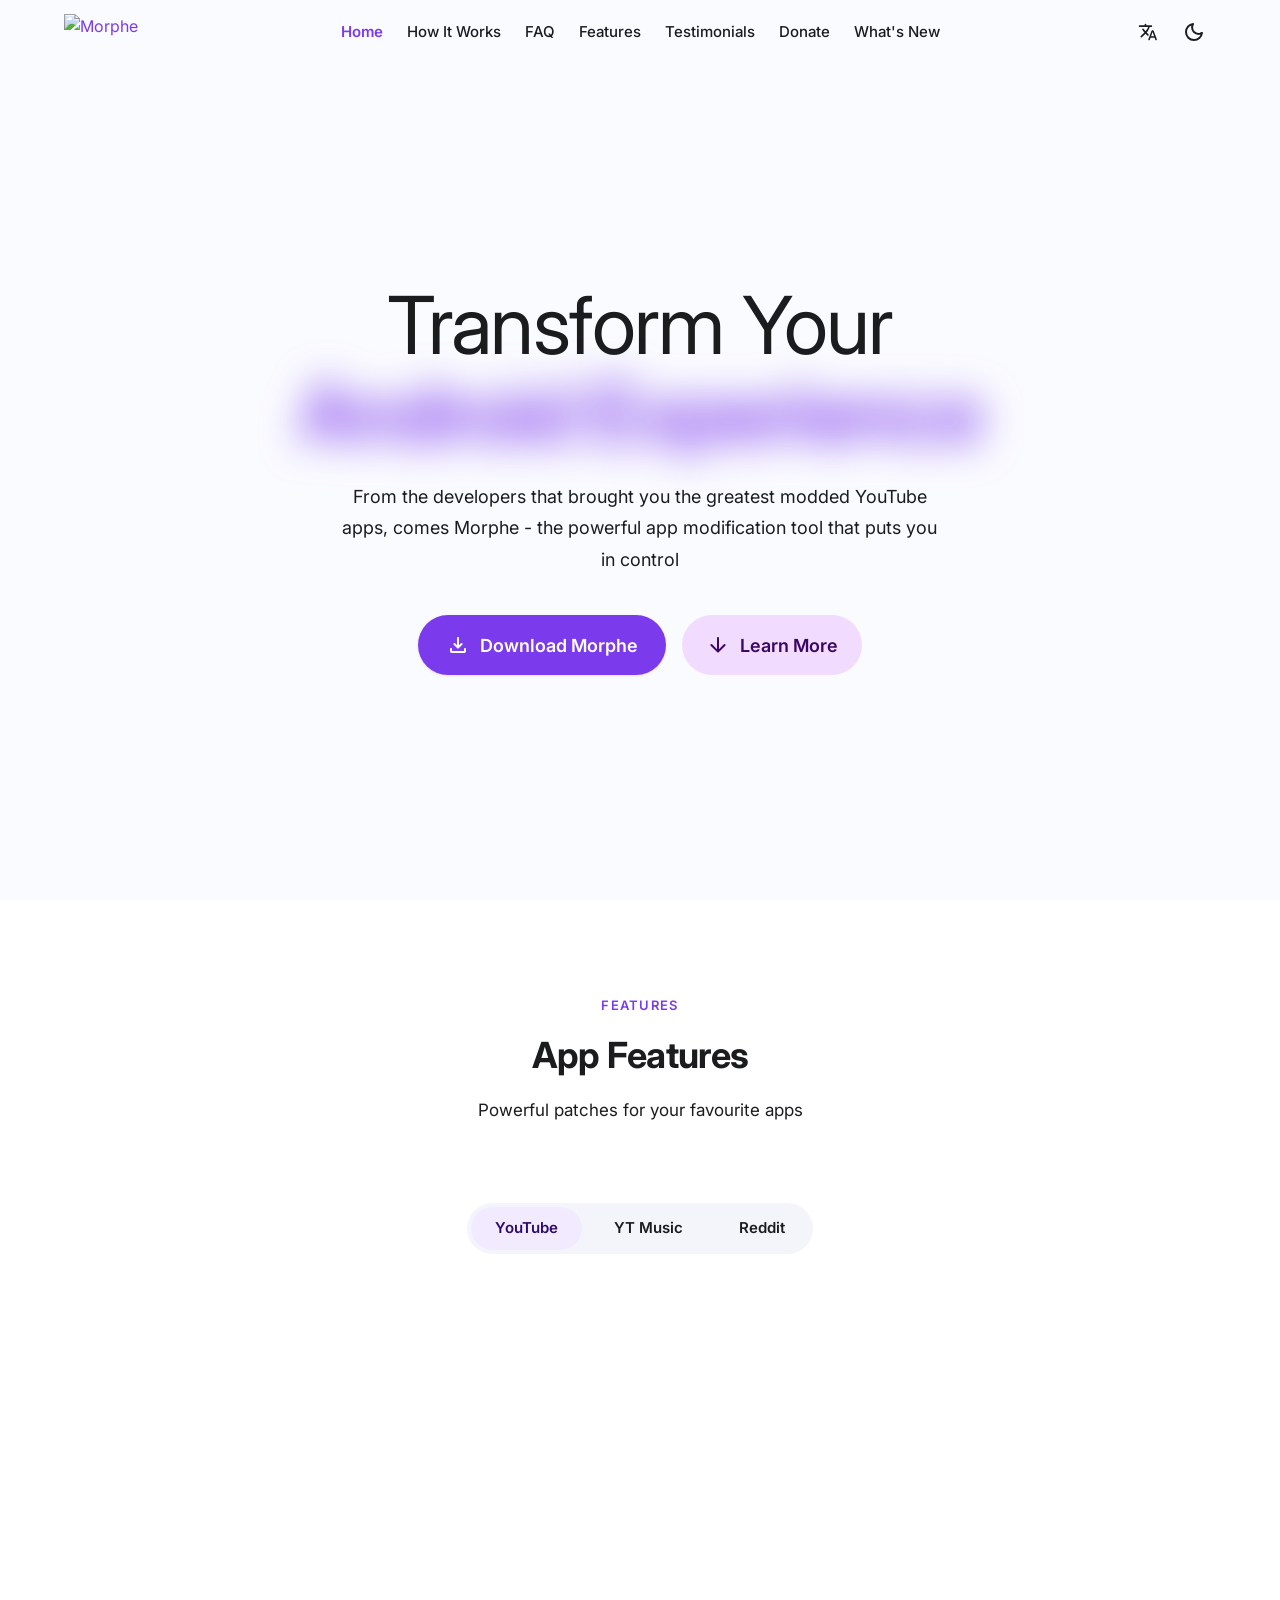
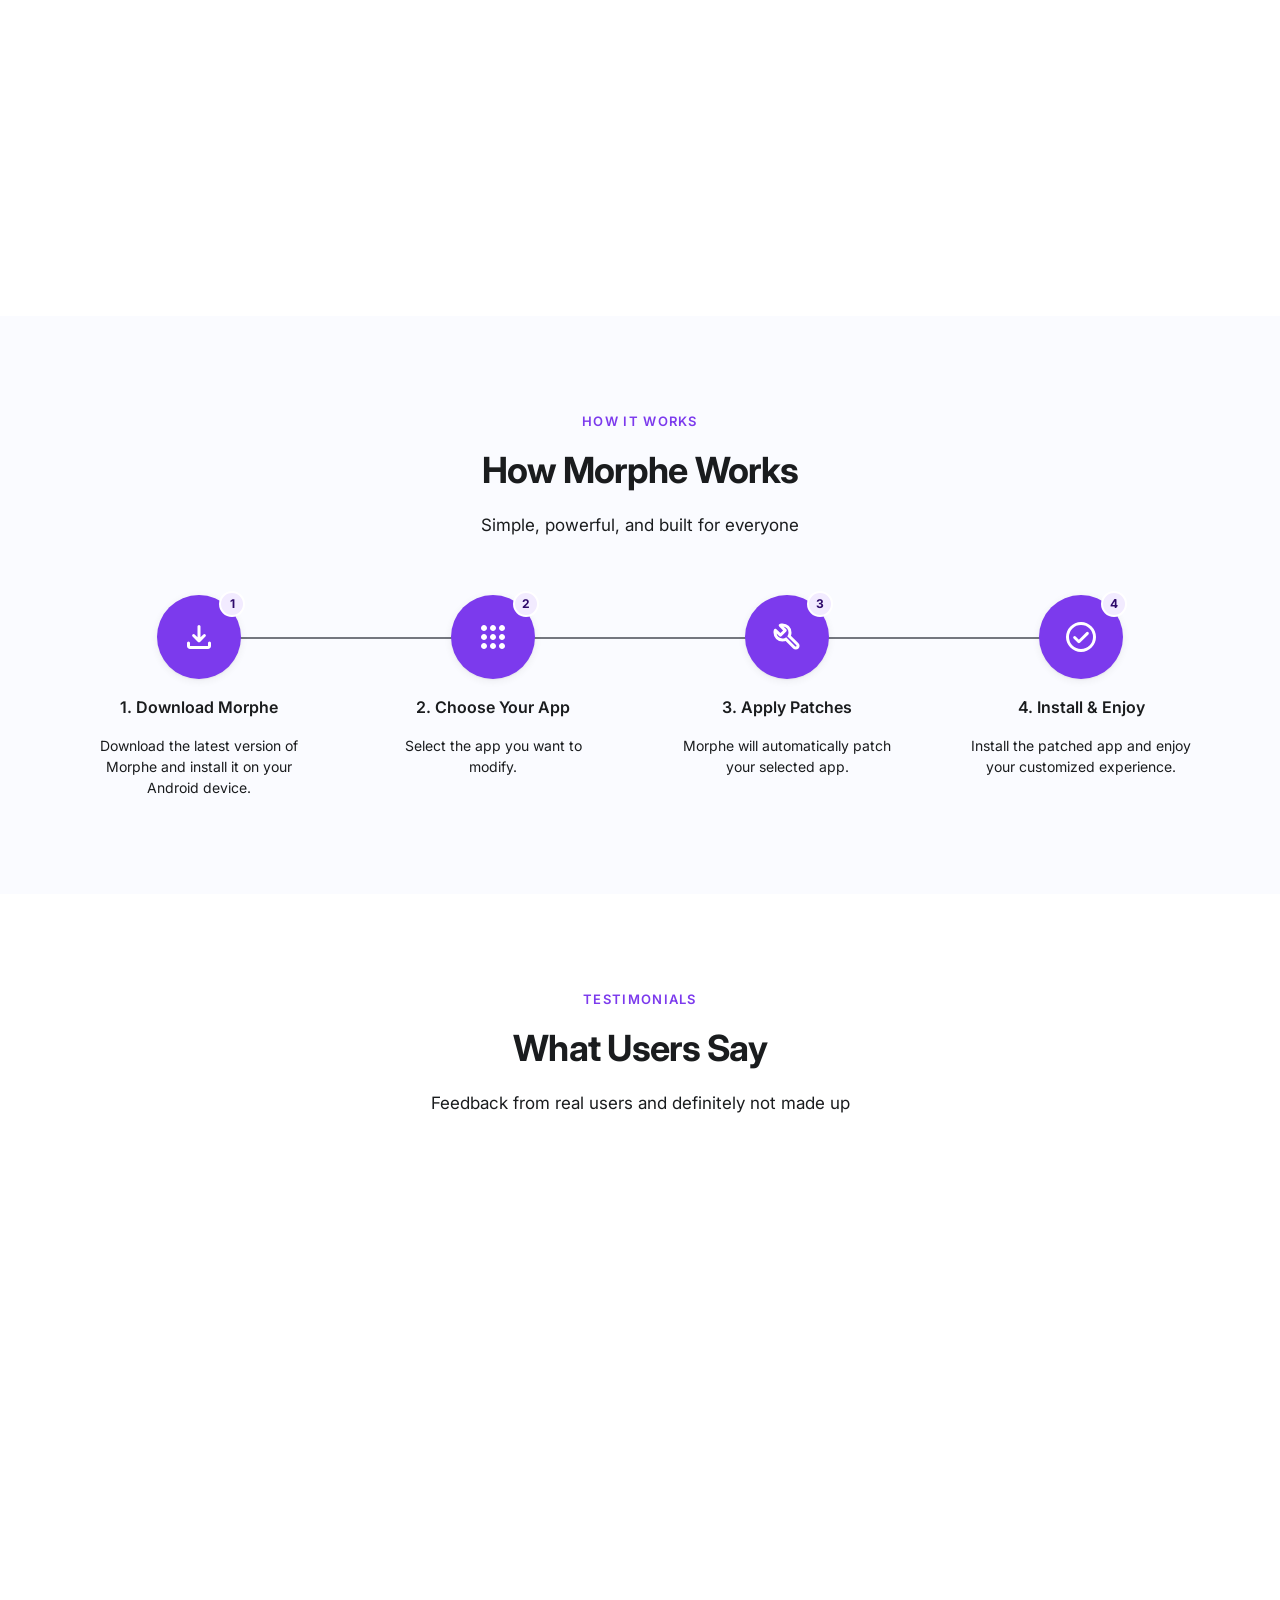
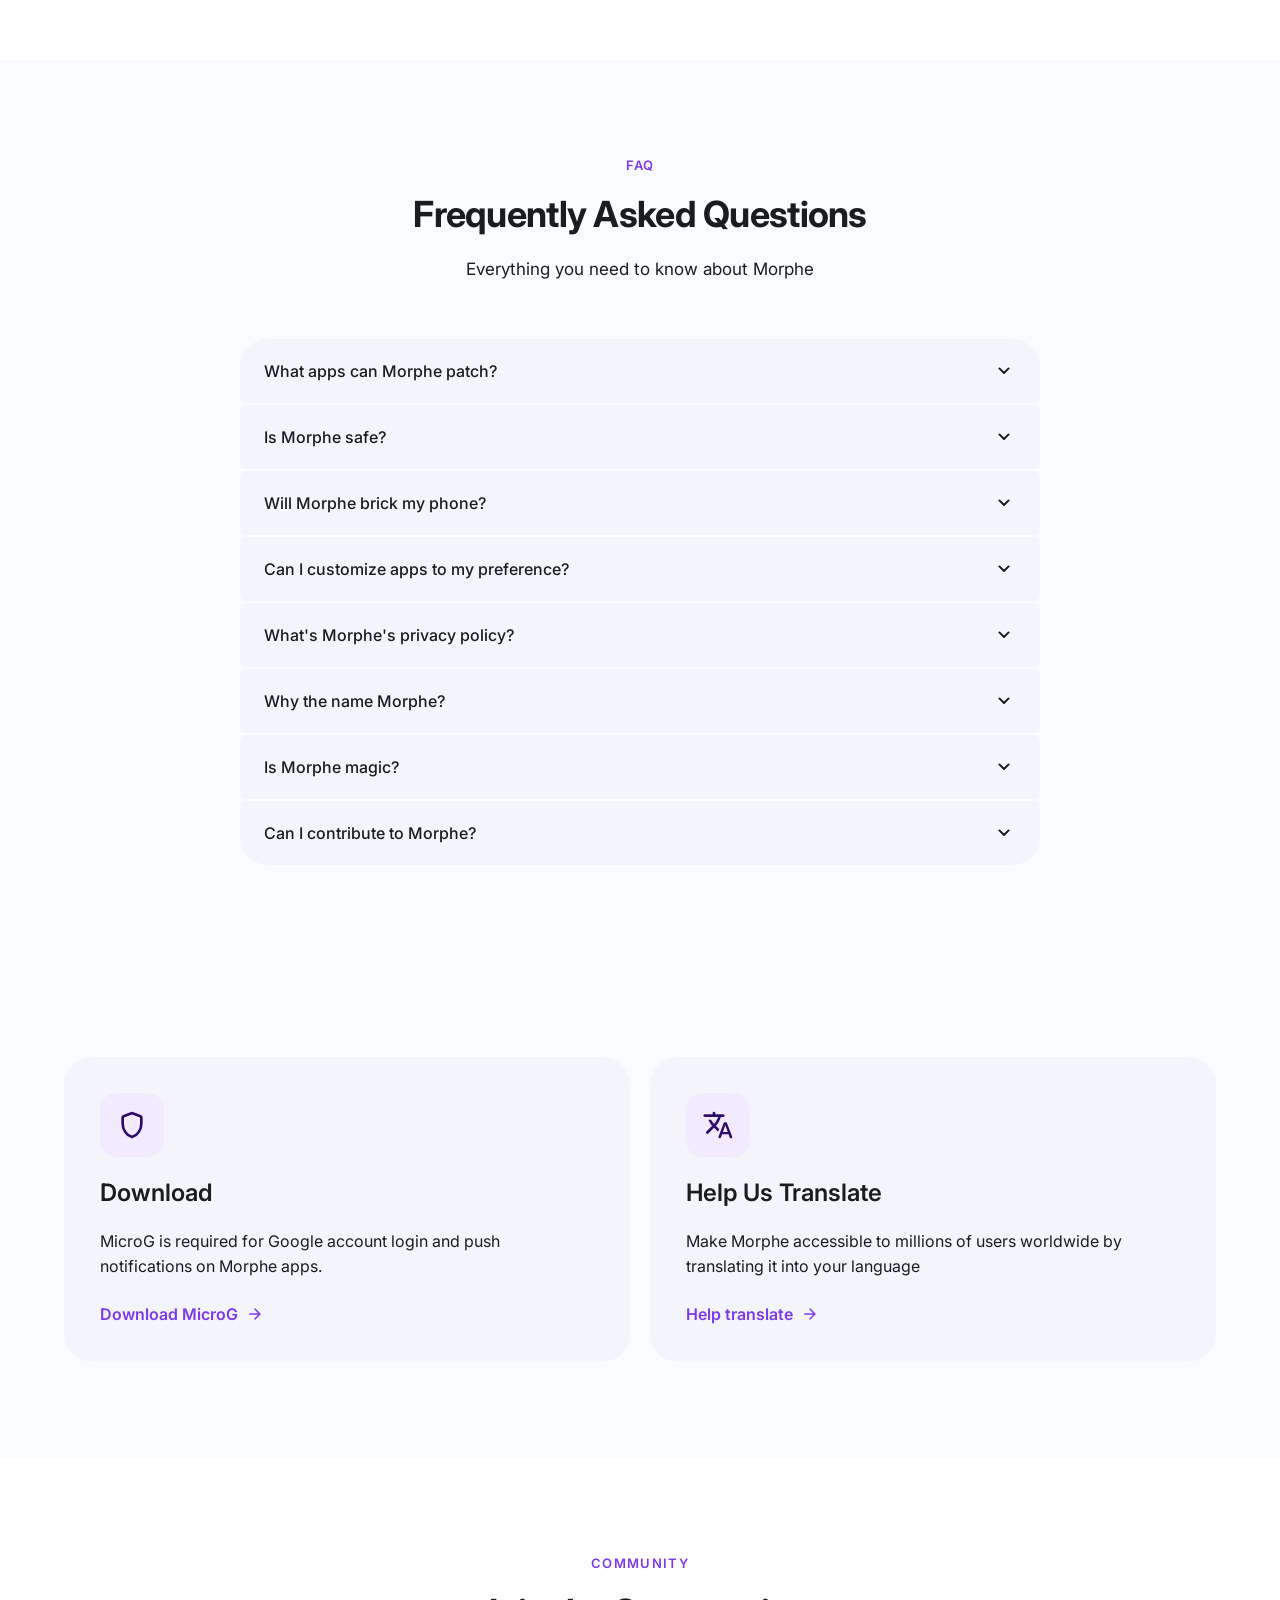
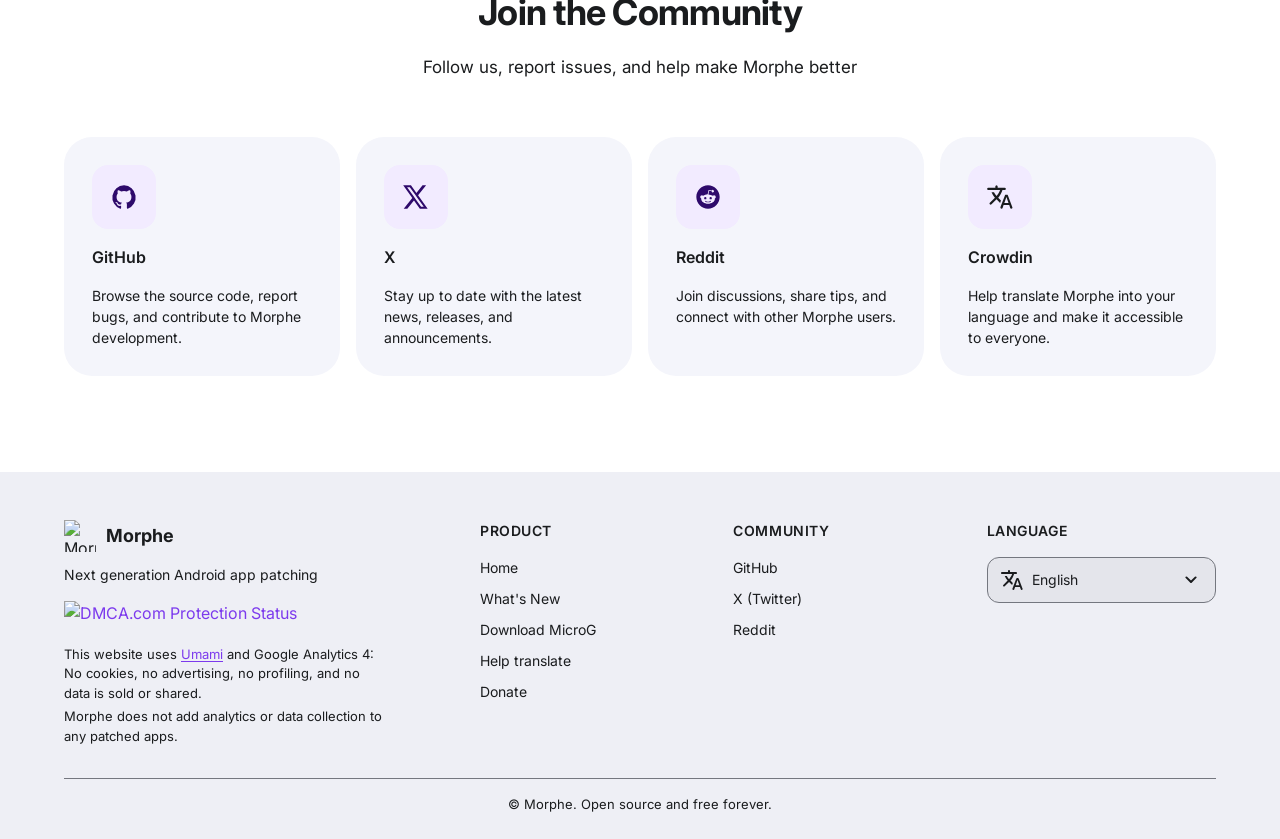
==== commit 4caa65ba: "Nav consistency, hero cycle order, and upstream non-animation sync - Top bar + mobile drawer are now" ====
--- a/public/index.html
+++ b/public/index.html
@@ -7,7 +7,7 @@
       name="description"
       content="Morphe - Next generation Android app patching. Enjoy an ad-free, enhanced experience on your favorite apps."
     />
-    <title>Morphe+ — Community Fork</title>
+    <title>Morphe - Next Generation App Patching</title>
 
     <link rel="preconnect" href="https://fonts.googleapis.com" />
     <link rel="preconnect" href="https://fonts.gstatic.com" crossorigin />
@@ -117,10 +117,6 @@
           <span data-i18n="nav.testimonials">Testimonials</span>
         </a>
         <hr class="drawer-divider" />
-        <a href="microg.html" class="drawer-link" onclick="closeDrawer()">
-          <span  class="material-symbols-rounded" style="-webkit-mask: url(icons/download.svg) no-repeat center; mask: url(icons/download.svg) no-repeat center; -webkit-mask-size: contain; mask-size: contain; background-color: currentColor;" aria-label="download"></span>
-          <span data-i18n="microg.download">Download MicroG</span>
-        </a>
         <a href="donate.html" class="drawer-link" onclick="closeDrawer()">
           <span  class="material-symbols-rounded" style="-webkit-mask: url(icons/volunteer_activism.svg) no-repeat center; mask: url(icons/volunteer_activism.svg) no-repeat center; -webkit-mask-size: contain; mask-size: contain; background-color: currentColor;" aria-label="volunteer_activism"></span>
           <span data-i18n="footer.support-donate">Donate</span>
@@ -129,6 +125,7 @@
           <span  class="material-symbols-rounded" style="-webkit-mask: url(icons/new_releases.svg) no-repeat center; mask: url(icons/new_releases.svg) no-repeat center; -webkit-mask-size: contain; mask-size: contain; background-color: currentColor;" aria-label="new_releases"></span>
           <span data-i18n="footer.product-changelog">What's New</span>
         </a>
+      
       </div>
     </div>
 
@@ -136,18 +133,18 @@
       <div class="hero-inner">
         <h1 class="hero-title">
           <span style="display: block" data-i18n="hero.title"
-            >Supercharge Your</span
+            >Transform Your</span
           >
           <span style="display: block" class="highlight-text">
             <span class="hero-morph-target" data-i18n="hero.title-highlight"
-              >Android Apps</span
+              >Android Experience</span
             >
           </span>
         </h1>
         <p class="hero-desc" data-i18n="hero.description">
-          A community-maintained fork of Morphe — the same powerful patching
-          toolkit for YouTube, YT Music and Reddit, with an independent
-          release cadence and opinionated UX tweaks.
+          From the developers that brought you the greatest modded YouTube apps,
+          comes Morphe - the powerful app modification tool that puts you in
+          control.
         </p>
         <div class="hero-actions">
           <a
@@ -155,12 +152,272 @@
             class="btn-filled"
           >
             <span  class="material-symbols-rounded" style="-webkit-mask: url(icons/download.svg) no-repeat center; mask: url(icons/download.svg) no-repeat center; -webkit-mask-size: contain; mask-size: contain; background-color: currentColor;" aria-label="download"></span>
-            <span data-i18n="hero.download">Get the APK</span>
+            <span data-i18n="hero.download">Download Morphe</span>
           </a>
           <a href="#how-it-works" class="btn-tonal">
             <span  class="material-symbols-rounded" style="-webkit-mask: url(icons/arrow_downward.svg) no-repeat center; mask: url(icons/arrow_downward.svg) no-repeat center; -webkit-mask-size: contain; mask-size: contain; background-color: currentColor;" aria-label="arrow_downward"></span>
-            <span data-i18n="hero.learn-more">See how it works</span>
+            <span data-i18n="hero.learn-more">Learn more</span>
           </a>
+        </div>
+      </div>
+    </section>
+
+    <section
+      id="features"
+      class="section"
+      style="background: var(--md-surface-container-lowest)"
+    >
+      <div class="container">
+        <div class="section-header anim">
+          <p class="section-overline" data-i18n="changelog.features">
+            Features
+          </p>
+          <h2 class="section-title" data-i18n="app-features.title">
+            App Features
+          </h2>
+          <p class="section-subtitle" data-i18n="app-features.subtitle">
+            Powerful patches for your favourite apps
+          </p>
+        </div>
+        <div style="display: flex; justify-content: center" class="anim">
+          <div class="app-tabs" id="appTabs">
+            <button class="app-tab active" data-app="youtube" type="button">
+              <span>YouTube</span>
+            </button>
+            <button class="app-tab" data-app="ytmusic" type="button">
+              <span>YT Music</span>
+            </button>
+            <button class="app-tab" data-app="reddit" type="button">
+              <span>Reddit</span>
+            </button>
+          </div>
+        </div>
+        <div class="features-panel-wrap anim">
+          <div class="features-panel" id="featPanel">
+            <div class="features-page active">
+              <p
+                class="features-page-desc"
+                data-i18n="app-features.youtube-desc"
+              >
+                Customized YouTube with ad blocking, SponsorBlock, and privacy.
+              </p>
+              <div class="feat-grid">
+                <div class="feat-card">
+                  <div class="feat-icon">
+                    <span  class="material-symbols-rounded" style="-webkit-mask: url(icons/block.svg) no-repeat center; mask: url(icons/block.svg) no-repeat center; -webkit-mask-size: contain; mask-size: contain; background-color: currentColor;" aria-label="block"></span>
+                  </div>
+                  <h4 data-i18n="app-features.ad-blocking">Ad Blocking</h4>
+                  <p data-i18n="app-features.yt-ad-blocking-desc">
+                    Removes all ads.
+                  </p>
+                </div>
+                <div class="feat-card">
+                  <div class="feat-icon">
+                    <span  class="material-symbols-rounded" style="-webkit-mask: url(icons/skip_next.svg) no-repeat center; mask: url(icons/skip_next.svg) no-repeat center; -webkit-mask-size: contain; mask-size: contain; background-color: currentColor;" aria-label="skip_next"></span>
+                  </div>
+                  <h4 data-i18n="app-features.sponsorblock">SponsorBlock</h4>
+                  <p data-i18n="app-features.sponsorblock-desc">
+                    Skips sponsors.
+                  </p>
+                </div>
+                <div class="feat-card">
+                  <div class="feat-icon">
+                    <span  class="material-symbols-rounded" style="-webkit-mask: url(icons/thumb_down.svg) no-repeat center; mask: url(icons/thumb_down.svg) no-repeat center; -webkit-mask-size: contain; mask-size: contain; background-color: currentColor;" aria-label="thumb_down"></span>
+                  </div>
+                  <h4 data-i18n="app-features.return-dislikes">
+                    Return Dislikes
+                  </h4>
+                  <p data-i18n="app-features.return-dislikes-desc">
+                    Dislike counts.
+                  </p>
+                </div>
+                <div class="feat-card">
+                  <div class="feat-icon">
+                    <span class="material-symbols-rounded"
+                       style="-webkit-mask: url(icons/dashboard_customize.svg) no-repeat center; mask: url(icons/dashboard_customize.svg) no-repeat center; -webkit-mask-size: contain; mask-size: contain; background-color: currentColor;" aria-label="dashboard_customize"></span>
+                  </div>
+                  <h4 data-i18n="app-features.ui-customization">
+                    UI Customization
+                  </h4>
+                  <p data-i18n="app-features.yt-ui-desc">
+                    Hide Shorts, adjust nav.
+                  </p>
+                </div>
+                <div class="feat-card">
+                  <div class="feat-icon">
+                    <span  class="material-symbols-rounded" style="-webkit-mask: url(icons/speed.svg) no-repeat center; mask: url(icons/speed.svg) no-repeat center; -webkit-mask-size: contain; mask-size: contain; background-color: currentColor;" aria-label="speed"></span>
+                  </div>
+                  <h4 data-i18n="app-features.player-enhancements">Player</h4>
+                  <p data-i18n="app-features.player-desc">Custom speeds.</p>
+                </div>
+                <div class="feat-card">
+                  <div class="feat-icon">
+                    <span  class="material-symbols-rounded" style="-webkit-mask: url(icons/swipe.svg) no-repeat center; mask: url(icons/swipe.svg) no-repeat center; -webkit-mask-size: contain; mask-size: contain; background-color: currentColor;" aria-label="swipe"></span>
+                  </div>
+                  <h4 data-i18n="app-features.swipe-controls">
+                    Swipe Controls
+                  </h4>
+                  <p data-i18n="app-features.swipe-desc">
+                    Brightness gestures.
+                  </p>
+                </div>
+                <div class="feat-card">
+                  <div class="feat-icon">
+                    <span  class="material-symbols-rounded" style="-webkit-mask: url(icons/palette.svg) no-repeat center; mask: url(icons/palette.svg) no-repeat center; -webkit-mask-size: contain; mask-size: contain; background-color: currentColor;" aria-label="palette"></span>
+                  </div>
+                  <h4 data-i18n="app-features.themes">Themes</h4>
+                  <p data-i18n="app-features.yt-themes-desc">
+                    Pure black, Material You.
+                  </p>
+                </div>
+                <div class="feat-card">
+                  <div class="feat-icon">
+                    <span  class="material-symbols-rounded" style="-webkit-mask: url(icons/shield.svg) no-repeat center; mask: url(icons/shield.svg) no-repeat center; -webkit-mask-size: contain; mask-size: contain; background-color: currentColor;" aria-label="shield"></span>
+                  </div>
+                  <h4 data-i18n="app-features.privacy">Privacy</h4>
+                  <p data-i18n="app-features.yt-privacy-desc">Clean links.</p>
+                </div>
+              </div>
+            </div>
+            <div class="features-page">
+              <p
+                class="features-page-desc"
+                data-i18n="app-features.ytmusic-desc"
+              >
+                Enhanced YT Music.
+              </p>
+              <div class="feat-grid">
+                <div class="feat-card">
+                  <div class="feat-icon">
+                    <span  class="material-symbols-rounded" style="-webkit-mask: url(icons/block.svg) no-repeat center; mask: url(icons/block.svg) no-repeat center; -webkit-mask-size: contain; mask-size: contain; background-color: currentColor;" aria-label="block"></span>
+                  </div>
+                  <h4 data-i18n="app-features.ad-blocking">Ads</h4>
+                  <p data-i18n="app-features.ytm-ad-desc">No ads.</p>
+                </div>
+                <div class="feat-card">
+                  <div class="feat-icon">
+                    <span  class="material-symbols-rounded" style="-webkit-mask: url(icons/headphones.svg) no-repeat center; mask: url(icons/headphones.svg) no-repeat center; -webkit-mask-size: contain; mask-size: contain; background-color: currentColor;" aria-label="headphones"></span>
+                  </div>
+                  <h4 data-i18n="app-features.audio-quality">Audio</h4>
+                  <p data-i18n="app-features.audio-desc">No compression.</p>
+                </div>
+                <div class="feat-card">
+                  <div class="feat-icon">
+                    <span  class="material-symbols-rounded" style="-webkit-mask: url(icons/palette.svg) no-repeat center; mask: url(icons/palette.svg) no-repeat center; -webkit-mask-size: contain; mask-size: contain; background-color: currentColor;" aria-label="palette"></span>
+                  </div>
+                  <h4 data-i18n="app-features.themes">Themes</h4>
+                  <p data-i18n="app-features.ytm-themes-desc">Material You.</p>
+                </div>
+                <div class="feat-card">
+                  <div class="feat-icon">
+                    <span  class="material-symbols-rounded" style="-webkit-mask: url(icons/tune.svg) no-repeat center; mask: url(icons/tune.svg) no-repeat center; -webkit-mask-size: contain; mask-size: contain; background-color: currentColor;" aria-label="tune"></span>
+                  </div>
+                  <h4 data-i18n="app-features.interface-cleanup">Interface</h4>
+                  <p data-i18n="app-features.ytm-ui-desc">Hide buttons.</p>
+                </div>
+                <div class="feat-card">
+                  <div class="feat-icon">
+                    <span  class="material-symbols-rounded" style="-webkit-mask: url(icons/repeat.svg) no-repeat center; mask: url(icons/repeat.svg) no-repeat center; -webkit-mask-size: contain; mask-size: contain; background-color: currentColor;" aria-label="repeat"></span>
+                  </div>
+                  <h4 data-i18n="app-features.repeat">Repeat</h4>
+                  <p data-i18n="app-features.repeat-desc">Persistent.</p>
+                </div>
+                <div class="feat-card">
+                  <div class="feat-icon">
+                    <span  class="material-symbols-rounded" style="-webkit-mask: url(icons/link_off.svg) no-repeat center; mask: url(icons/link_off.svg) no-repeat center; -webkit-mask-size: contain; mask-size: contain; background-color: currentColor;" aria-label="link_off"></span>
+                  </div>
+                  <h4 data-i18n="app-features.link-sanitization">Links</h4>
+                  <p data-i18n="app-features.ytm-link-desc">No tracking.</p>
+                </div>
+                <div class="feat-card">
+                  <div class="feat-icon">
+                    <span  class="material-symbols-rounded" style="-webkit-mask: url(icons/verified.svg) no-repeat center; mask: url(icons/verified.svg) no-repeat center; -webkit-mask-size: contain; mask-size: contain; background-color: currentColor;" aria-label="verified"></span>
+                  </div>
+                  <h4 data-i18n="app-features.custom-branding">Branding</h4>
+                  <p data-i18n="app-features.branding-desc">Custom icon.</p>
+                </div>
+                <div class="feat-card">
+                  <div class="feat-icon">
+                    <span class="material-symbols-rounded"
+                       style="-webkit-mask: url(icons/bottom_navigation.svg) no-repeat center; mask: url(icons/bottom_navigation.svg) no-repeat center; -webkit-mask-size: contain; mask-size: contain; background-color: currentColor;" aria-label="bottom_navigation"></span>
+                  </div>
+                  <h4 data-i18n="app-features.nav-bar">Nav</h4>
+                  <p data-i18n="app-features.nav-bar-desc">Customize.</p>
+                </div>
+              </div>
+            </div>
+            <div class="features-page">
+              <p
+                class="features-page-desc"
+                data-i18n="app-features.reddit-desc"
+              >
+                Streamlined Reddit.
+              </p>
+              <div class="feat-grid">
+                <div class="feat-card">
+                  <div class="feat-icon">
+                    <span  class="material-symbols-rounded" style="-webkit-mask: url(icons/block.svg) no-repeat center; mask: url(icons/block.svg) no-repeat center; -webkit-mask-size: contain; mask-size: contain; background-color: currentColor;" aria-label="block"></span>
+                  </div>
+                  <h4 data-i18n="app-features.ad-blocking">Ads</h4>
+                  <p data-i18n="app-features.reddit-ad-desc">No feed ads.</p>
+                </div>
+                <div class="feat-card">
+                  <div class="feat-icon">
+                    <span  class="material-symbols-rounded" style="-webkit-mask: url(icons/view_compact.svg) no-repeat center; mask: url(icons/view_compact.svg) no-repeat center; -webkit-mask-size: contain; mask-size: contain; background-color: currentColor;" aria-label="view_compact"></span>
+                  </div>
+                  <h4 data-i18n="app-features.interface-cleanup">Interface</h4>
+                  <p data-i18n="app-features.reddit-ui-desc">Hide shelves.</p>
+                </div>
+                <div class="feat-card">
+                  <div class="feat-icon">
+                    <span  class="material-symbols-rounded" style="-webkit-mask: url(icons/close.svg) no-repeat center; mask: url(icons/close.svg) no-repeat center; -webkit-mask-size: contain; mask-size: contain; background-color: currentColor;" aria-label="close"></span>
+                  </div>
+                  <h4 data-i18n="app-features.auto-dismiss">Dismiss</h4>
+                  <p data-i18n="app-features.dismiss-desc">No popups.</p>
+                </div>
+                <div class="feat-card">
+                  <div class="feat-icon">
+                    <span  class="material-symbols-rounded" style="-webkit-mask: url(icons/open_in_new.svg) no-repeat center; mask: url(icons/open_in_new.svg) no-repeat center; -webkit-mask-size: contain; mask-size: contain; background-color: currentColor;" aria-label="open_in_new"></span>
+                  </div>
+                  <h4 data-i18n="app-features.direct-links">Links</h4>
+                  <p data-i18n="app-features.direct-links-desc">
+                    No redirects.
+                  </p>
+                </div>
+                <div class="feat-card">
+                  <div class="feat-icon">
+                    <span  class="material-symbols-rounded" style="-webkit-mask: url(icons/link_off.svg) no-repeat center; mask: url(icons/link_off.svg) no-repeat center; -webkit-mask-size: contain; mask-size: contain; background-color: currentColor;" aria-label="link_off"></span>
+                  </div>
+                  <h4 data-i18n="app-features.link-sanitization">Sanitize</h4>
+                  <p data-i18n="app-features.reddit-link-desc">No tracking.</p>
+                </div>
+                <div class="feat-card">
+                  <div class="feat-icon">
+                    <span  class="material-symbols-rounded" style="-webkit-mask: url(icons/explore.svg) no-repeat center; mask: url(icons/explore.svg) no-repeat center; -webkit-mask-size: contain; mask-size: contain; background-color: currentColor;" aria-label="explore"></span>
+                  </div>
+                  <h4 data-i18n="app-features.clean-nav">Nav</h4>
+                  <p data-i18n="app-features.clean-nav-desc">Cleaner.</p>
+                </div>
+                <div class="feat-card">
+                  <div class="feat-icon">
+                    <span  class="material-symbols-rounded" style="-webkit-mask: url(icons/screenshot.svg) no-repeat center; mask: url(icons/screenshot.svg) no-repeat center; -webkit-mask-size: contain; mask-size: contain; background-color: currentColor;" aria-label="screenshot"></span>
+                  </div>
+                  <h4 data-i18n="app-features.screenshot">Screenshots</h4>
+                  <p data-i18n="app-features.screenshot-desc">No popup.</p>
+                </div>
+                <div class="feat-card">
+                  <div class="feat-icon">
+                    <span class="material-symbols-rounded"
+                       style="-webkit-mask: url(icons/notifications_active.svg) no-repeat center; mask: url(icons/notifications_active.svg) no-repeat center; -webkit-mask-size: contain; mask-size: contain; background-color: currentColor;" aria-label="notifications_active"></span>
+                  </div>
+                  <h4 data-i18n="app-features.spoof-signature">
+                    Notifications
+                  </h4>
+                  <p data-i18n="app-features.spoof-signature-desc">Fix push.</p>
+                </div>
+              </div>
+            </div>
+          </div>
         </div>
       </div>
     </section>
@@ -218,266 +475,6 @@
         </div>
       </div>
     </section>
-    <section
-      id="features"
-      class="section"
-      style="background: var(--md-surface-container-lowest)"
-    >
-      <div class="container">
-        <div class="section-header anim">
-          <p class="section-overline" data-i18n="changelog.features">
-            Features
-          </p>
-          <h2 class="section-title" data-i18n="app-features.title">
-            App Features
-          </h2>
-          <p class="section-subtitle" data-i18n="app-features.subtitle">
-            Powerful patches for your favourite apps
-          </p>
-        </div>
-        <div style="display: flex; justify-content: center" class="anim">
-          <div class="app-tabs" id="appTabs">
-            <button class="app-tab active" data-app="youtube" type="button">
-              <span>YouTube</span>
-            </button>
-            <button class="app-tab" data-app="ytmusic" type="button">
-              <span>YT Music</span>
-            </button>
-            <button class="app-tab" data-app="reddit" type="button">
-              <span>Reddit</span>
-            </button>
-          </div>
-        </div>
-        <div class="features-panel-wrap anim">
-          <div class="features-panel" id="featPanel">
-            <div class="features-page active">
-              <p
-                class="features-page-desc"
-                data-i18n="app-features.youtube-desc"
-              >
-                Customized YouTube with ad blocking, SponsorBlock, and privacy.
-              </p>
-              <div class="feat-grid">
-                <div class="feat-card">
-                  <div class="feat-icon">
-                    <span  class="material-symbols-rounded" style="-webkit-mask: url(icons/block.svg) no-repeat center; mask: url(icons/block.svg) no-repeat center; -webkit-mask-size: contain; mask-size: contain; background-color: currentColor;" aria-label="block"></span>
-                  </div>
-                  <h4 data-i18n="app-features.ad-blocking">Ad Blocking</h4>
-                  <p data-i18n="app-features.yt-ad-blocking-desc">
-                    Removes all ads.
-                  </p>
-                </div>
-                <div class="feat-card">
-                  <div class="feat-icon">
-                    <span  class="material-symbols-rounded" style="-webkit-mask: url(icons/skip_next.svg) no-repeat center; mask: url(icons/skip_next.svg) no-repeat center; -webkit-mask-size: contain; mask-size: contain; background-color: currentColor;" aria-label="skip_next"></span>
-                  </div>
-                  <h4 data-i18n="app-features.sponsorblock">SponsorBlock</h4>
-                  <p data-i18n="app-features.sponsorblock-desc">
-                    Skips sponsors.
-                  </p>
-                </div>
-                <div class="feat-card">
-                  <div class="feat-icon">
-                    <span  class="material-symbols-rounded" style="-webkit-mask: url(icons/thumb_down.svg) no-repeat center; mask: url(icons/thumb_down.svg) no-repeat center; -webkit-mask-size: contain; mask-size: contain; background-color: currentColor;" aria-label="thumb_down"></span>
-                  </div>
-                  <h4 data-i18n="app-features.return-dislikes">
-                    Return Dislikes
-                  </h4>
-                  <p data-i18n="app-features.return-dislikes-desc">
-                    Dislike counts.
-                  </p>
-                </div>
-                <div class="feat-card">
-                  <div class="feat-icon">
-                    <span class="material-symbols-rounded"
-                       style="-webkit-mask: url(icons/dashboard_customize.svg) no-repeat center; mask: url(icons/dashboard_customize.svg) no-repeat center; -webkit-mask-size: contain; mask-size: contain; background-color: currentColor;" aria-label="dashboard_customize"></span>
-                  </div>
-                  <h4 data-i18n="app-features.ui-customization">
-                    UI Customization
-                  </h4>
-                  <p data-i18n="app-features.yt-ui-desc">
-                    Hide Shorts, adjust nav.
-                  </p>
-                </div>
-                <div class="feat-card">
-                  <div class="feat-icon">
-                    <span  class="material-symbols-rounded" style="-webkit-mask: url(icons/speed.svg) no-repeat center; mask: url(icons/speed.svg) no-repeat center; -webkit-mask-size: contain; mask-size: contain; background-color: currentColor;" aria-label="speed"></span>
-                  </div>
-                  <h4 data-i18n="app-features.player-enhancements">Player</h4>
-                  <p data-i18n="app-features.player-desc">Custom speeds.</p>
-                </div>
-                <div class="feat-card">
-                  <div class="feat-icon">
-                    <span  class="material-symbols-rounded" style="-webkit-mask: url(icons/swipe.svg) no-repeat center; mask: url(icons/swipe.svg) no-repeat center; -webkit-mask-size: contain; mask-size: contain; background-color: currentColor;" aria-label="swipe"></span>
-                  </div>
-                  <h4 data-i18n="app-features.swipe-controls">
-                    Swipe Controls
-                  </h4>
-                  <p data-i18n="app-features.swipe-desc">
-                    Brightness gestures.
-                  </p>
-                </div>
-                <div class="feat-card">
-                  <div class="feat-icon">
-                    <span  class="material-symbols-rounded" style="-webkit-mask: url(icons/palette.svg) no-repeat center; mask: url(icons/palette.svg) no-repeat center; -webkit-mask-size: contain; mask-size: contain; background-color: currentColor;" aria-label="palette"></span>
-                  </div>
-                  <h4 data-i18n="app-features.themes">Themes</h4>
-                  <p data-i18n="app-features.yt-themes-desc">
-                    Pure black, Material You.
-                  </p>
-                </div>
-                <div class="feat-card">
-                  <div class="feat-icon">
-                    <span  class="material-symbols-rounded" style="-webkit-mask: url(icons/shield.svg) no-repeat center; mask: url(icons/shield.svg) no-repeat center; -webkit-mask-size: contain; mask-size: contain; background-color: currentColor;" aria-label="shield"></span>
-                  </div>
-                  <h4 data-i18n="app-features.privacy">Privacy</h4>
-                  <p data-i18n="app-features.yt-privacy-desc">Clean links.</p>
-                </div>
-              </div>
-            </div>
-            <div class="features-page">
-              <p
-                class="features-page-desc"
-                data-i18n="app-features.ytmusic-desc"
-              >
-                Enhanced YT Music.
-              </p>
-              <div class="feat-grid">
-                <div class="feat-card">
-                  <div class="feat-icon">
-                    <span  class="material-symbols-rounded" style="-webkit-mask: url(icons/block.svg) no-repeat center; mask: url(icons/block.svg) no-repeat center; -webkit-mask-size: contain; mask-size: contain; background-color: currentColor;" aria-label="block"></span>
-                  </div>
-                  <h4 data-i18n="app-features.ad-blocking">Ads</h4>
-                  <p data-i18n="app-features.ytm-ad-desc">No ads.</p>
-                </div>
-                <div class="feat-card">
-                  <div class="feat-icon">
-                    <span  class="material-symbols-rounded" style="-webkit-mask: url(icons/headphones.svg) no-repeat center; mask: url(icons/headphones.svg) no-repeat center; -webkit-mask-size: contain; mask-size: contain; background-color: currentColor;" aria-label="headphones"></span>
-                  </div>
-                  <h4 data-i18n="app-features.audio-quality">Audio</h4>
-                  <p data-i18n="app-features.audio-desc">No compression.</p>
-                </div>
-                <div class="feat-card">
-                  <div class="feat-icon">
-                    <span  class="material-symbols-rounded" style="-webkit-mask: url(icons/palette.svg) no-repeat center; mask: url(icons/palette.svg) no-repeat center; -webkit-mask-size: contain; mask-size: contain; background-color: currentColor;" aria-label="palette"></span>
-                  </div>
-                  <h4 data-i18n="app-features.themes">Themes</h4>
-                  <p data-i18n="app-features.ytm-themes-desc">Material You.</p>
-                </div>
-                <div class="feat-card">
-                  <div class="feat-icon">
-                    <span  class="material-symbols-rounded" style="-webkit-mask: url(icons/tune.svg) no-repeat center; mask: url(icons/tune.svg) no-repeat center; -webkit-mask-size: contain; mask-size: contain; background-color: currentColor;" aria-label="tune"></span>
-                  </div>
-                  <h4 data-i18n="app-features.interface-cleanup">Interface</h4>
-                  <p data-i18n="app-features.ytm-ui-desc">Hide buttons.</p>
-                </div>
-                <div class="feat-card">
-                  <div class="feat-icon">
-                    <span  class="material-symbols-rounded" style="-webkit-mask: url(icons/repeat.svg) no-repeat center; mask: url(icons/repeat.svg) no-repeat center; -webkit-mask-size: contain; mask-size: contain; background-color: currentColor;" aria-label="repeat"></span>
-                  </div>
-                  <h4 data-i18n="app-features.repeat">Repeat</h4>
-                  <p data-i18n="app-features.repeat-desc">Persistent.</p>
-                </div>
-                <div class="feat-card">
-                  <div class="feat-icon">
-                    <span  class="material-symbols-rounded" style="-webkit-mask: url(icons/link_off.svg) no-repeat center; mask: url(icons/link_off.svg) no-repeat center; -webkit-mask-size: contain; mask-size: contain; background-color: currentColor;" aria-label="link_off"></span>
-                  </div>
-                  <h4 data-i18n="app-features.link-sanitization">Links</h4>
-                  <p data-i18n="app-features.ytm-link-desc">No tracking.</p>
-                </div>
-                <div class="feat-card">
-                  <div class="feat-icon">
-                    <span  class="material-symbols-rounded" style="-webkit-mask: url(icons/verified.svg) no-repeat center; mask: url(icons/verified.svg) no-repeat center; -webkit-mask-size: contain; mask-size: contain; background-color: currentColor;" aria-label="verified"></span>
-                  </div>
-                  <h4 data-i18n="app-features.custom-branding">Branding</h4>
-                  <p data-i18n="app-features.branding-desc">Custom icon.</p>
-                </div>
-                <div class="feat-card">
-                  <div class="feat-icon">
-                    <span class="material-symbols-rounded"
-                       style="-webkit-mask: url(icons/bottom_navigation.svg) no-repeat center; mask: url(icons/bottom_navigation.svg) no-repeat center; -webkit-mask-size: contain; mask-size: contain; background-color: currentColor;" aria-label="bottom_navigation"></span>
-                  </div>
-                  <h4 data-i18n="app-features.nav-bar">Nav</h4>
-                  <p data-i18n="app-features.nav-bar-desc">Customize.</p>
-                </div>
-              </div>
-            </div>
-            <div class="features-page">
-              <p
-                class="features-page-desc"
-                data-i18n="app-features.reddit-desc"
-              >
-                Streamlined Reddit.
-              </p>
-              <div class="feat-grid">
-                <div class="feat-card">
-                  <div class="feat-icon">
-                    <span  class="material-symbols-rounded" style="-webkit-mask: url(icons/block.svg) no-repeat center; mask: url(icons/block.svg) no-repeat center; -webkit-mask-size: contain; mask-size: contain; background-color: currentColor;" aria-label="block"></span>
-                  </div>
-                  <h4 data-i18n="app-features.ad-blocking">Ads</h4>
-                  <p data-i18n="app-features.reddit-ad-desc">No feed ads.</p>
-                </div>
-                <div class="feat-card">
-                  <div class="feat-icon">
-                    <span  class="material-symbols-rounded" style="-webkit-mask: url(icons/view_compact.svg) no-repeat center; mask: url(icons/view_compact.svg) no-repeat center; -webkit-mask-size: contain; mask-size: contain; background-color: currentColor;" aria-label="view_compact"></span>
-                  </div>
-                  <h4 data-i18n="app-features.interface-cleanup">Interface</h4>
-                  <p data-i18n="app-features.reddit-ui-desc">Hide shelves.</p>
-                </div>
-                <div class="feat-card">
-                  <div class="feat-icon">
-                    <span  class="material-symbols-rounded" style="-webkit-mask: url(icons/close.svg) no-repeat center; mask: url(icons/close.svg) no-repeat center; -webkit-mask-size: contain; mask-size: contain; background-color: currentColor;" aria-label="close"></span>
-                  </div>
-                  <h4 data-i18n="app-features.auto-dismiss">Dismiss</h4>
-                  <p data-i18n="app-features.dismiss-desc">No popups.</p>
-                </div>
-                <div class="feat-card">
-                  <div class="feat-icon">
-                    <span  class="material-symbols-rounded" style="-webkit-mask: url(icons/open_in_new.svg) no-repeat center; mask: url(icons/open_in_new.svg) no-repeat center; -webkit-mask-size: contain; mask-size: contain; background-color: currentColor;" aria-label="open_in_new"></span>
-                  </div>
-                  <h4 data-i18n="app-features.direct-links">Links</h4>
-                  <p data-i18n="app-features.direct-links-desc">
-                    No redirects.
-                  </p>
-                </div>
-                <div class="feat-card">
-                  <div class="feat-icon">
-                    <span  class="material-symbols-rounded" style="-webkit-mask: url(icons/link_off.svg) no-repeat center; mask: url(icons/link_off.svg) no-repeat center; -webkit-mask-size: contain; mask-size: contain; background-color: currentColor;" aria-label="link_off"></span>
-                  </div>
-                  <h4 data-i18n="app-features.link-sanitization">Sanitize</h4>
-                  <p data-i18n="app-features.reddit-link-desc">No tracking.</p>
-                </div>
-                <div class="feat-card">
-                  <div class="feat-icon">
-                    <span  class="material-symbols-rounded" style="-webkit-mask: url(icons/explore.svg) no-repeat center; mask: url(icons/explore.svg) no-repeat center; -webkit-mask-size: contain; mask-size: contain; background-color: currentColor;" aria-label="explore"></span>
-                  </div>
-                  <h4 data-i18n="app-features.clean-nav">Nav</h4>
-                  <p data-i18n="app-features.clean-nav-desc">Cleaner.</p>
-                </div>
-                <div class="feat-card">
-                  <div class="feat-icon">
-                    <span  class="material-symbols-rounded" style="-webkit-mask: url(icons/screenshot.svg) no-repeat center; mask: url(icons/screenshot.svg) no-repeat center; -webkit-mask-size: contain; mask-size: contain; background-color: currentColor;" aria-label="screenshot"></span>
-                  </div>
-                  <h4 data-i18n="app-features.screenshot">Screenshots</h4>
-                  <p data-i18n="app-features.screenshot-desc">No popup.</p>
-                </div>
-                <div class="feat-card">
-                  <div class="feat-icon">
-                    <span class="material-symbols-rounded"
-                       style="-webkit-mask: url(icons/notifications_active.svg) no-repeat center; mask: url(icons/notifications_active.svg) no-repeat center; -webkit-mask-size: contain; mask-size: contain; background-color: currentColor;" aria-label="notifications_active"></span>
-                  </div>
-                  <h4 data-i18n="app-features.spoof-signature">
-                    Notifications
-                  </h4>
-                  <p data-i18n="app-features.spoof-signature-desc">Fix push.</p>
-                </div>
-              </div>
-            </div>
-          </div>
-        </div>
-      </div>
-    </section>
-
 
     <section
       id="testimonials"
@@ -1182,9 +1179,9 @@
           <div class="footer-brand">
             <a href="/" class="footer-logo-link">
               <img src="images/morphe_logo_with_frame.svg" alt="Morphe" class="footer-logo" />
-              <span class="footer-brand-name">Morphe<sup class="brand-fork-tag">+</sup></span>
+              <span class="footer-brand-name">Morphe</span>
             </a>
-            <p class="footer-tagline" data-i18n="footer.description">A community fork of Morphe — next generation Android app patching</p>
+            <p class="footer-tagline" data-i18n="footer.description">Next generation Android app patching</p>
             <a href="https://www.dmca.com/Protection/Status.aspx?ID=58df7b1f-ce9f-4a91-9b07-c79cf576230b"
                title="DMCA.com Protection Status"
                class="dmca-badge">
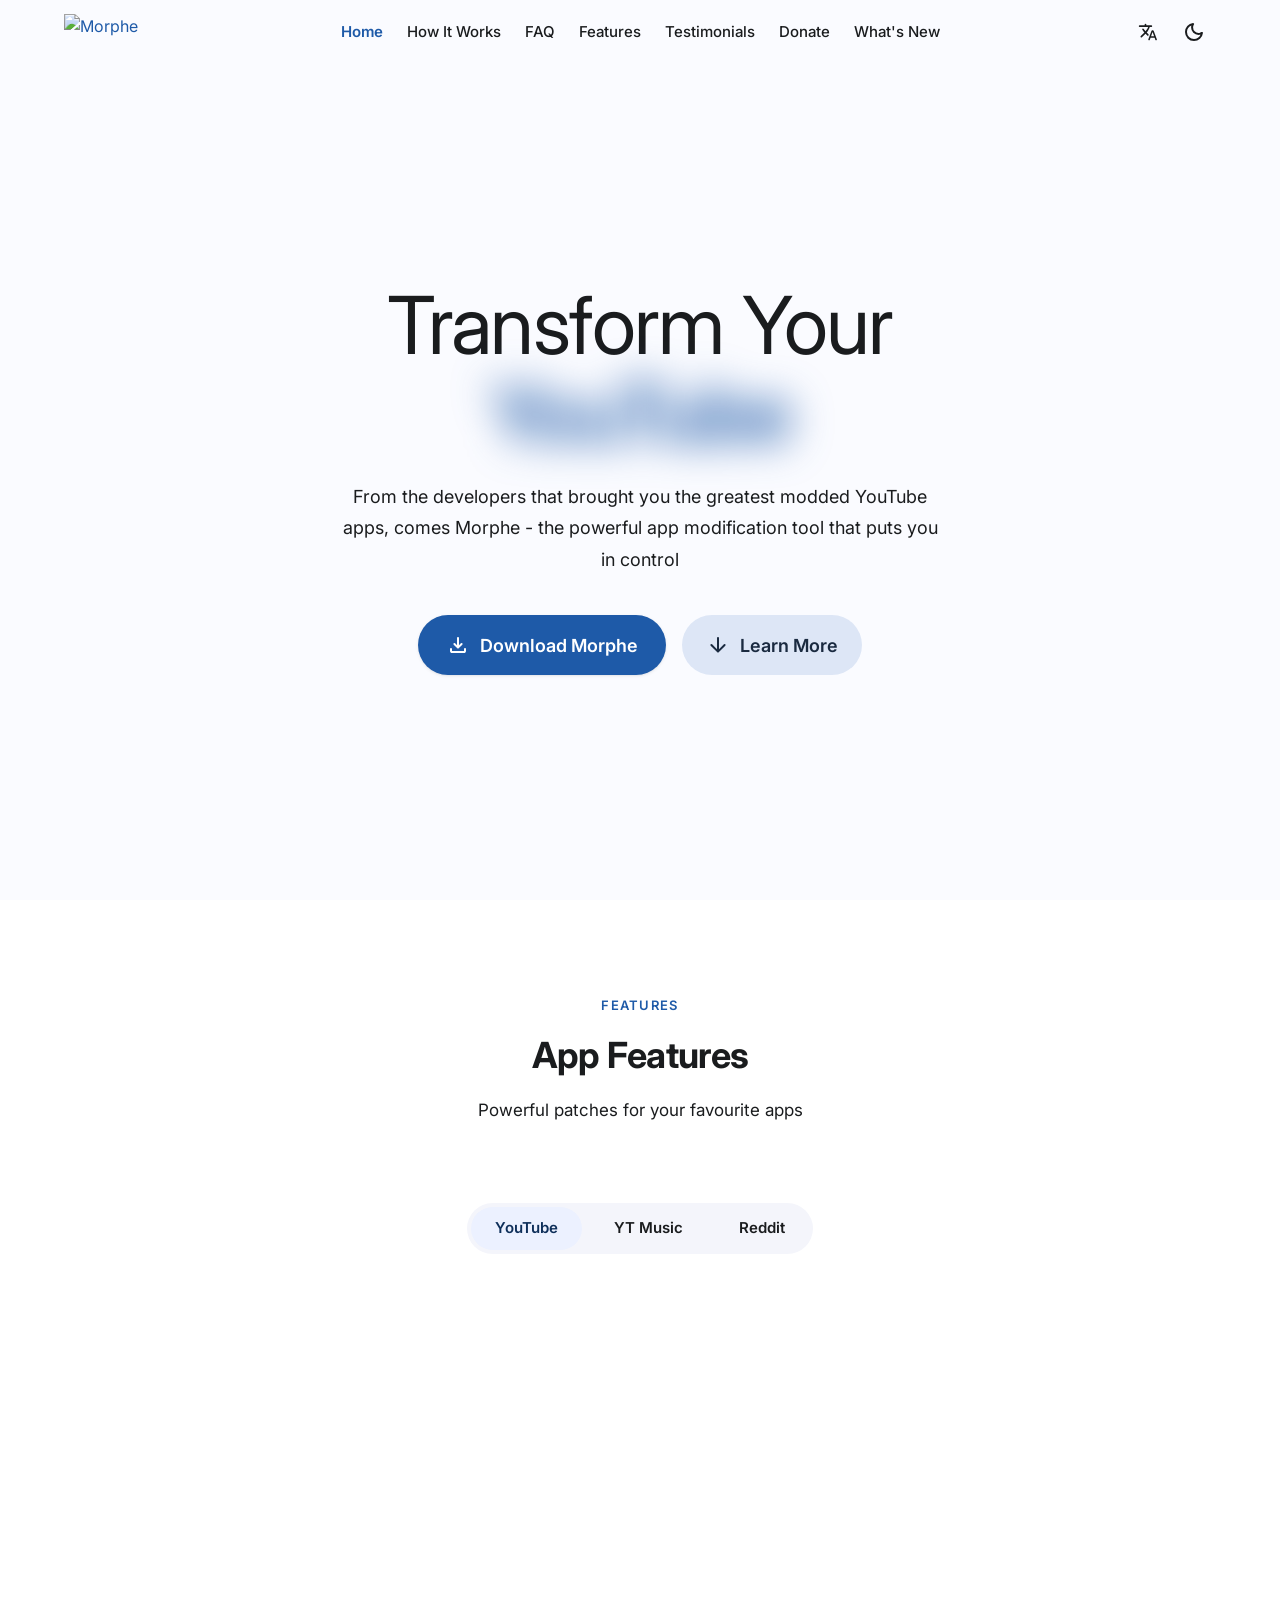
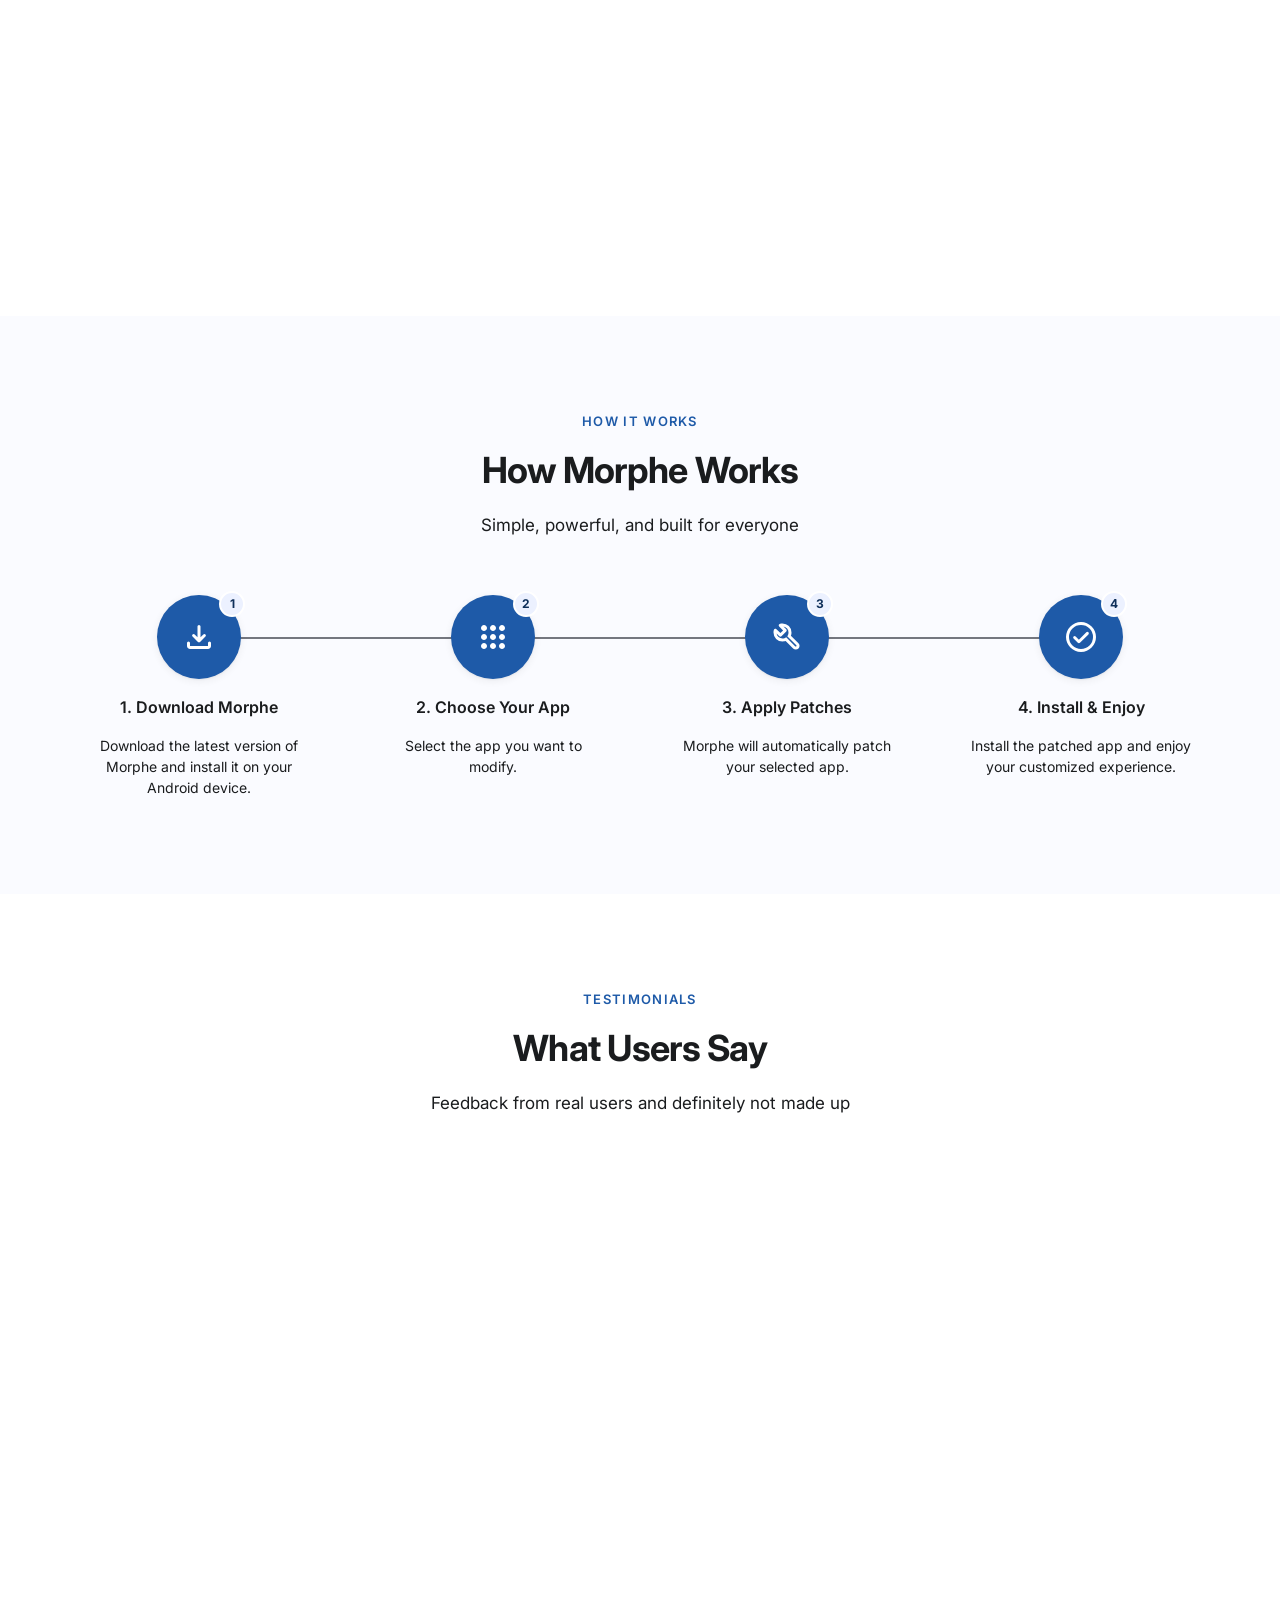
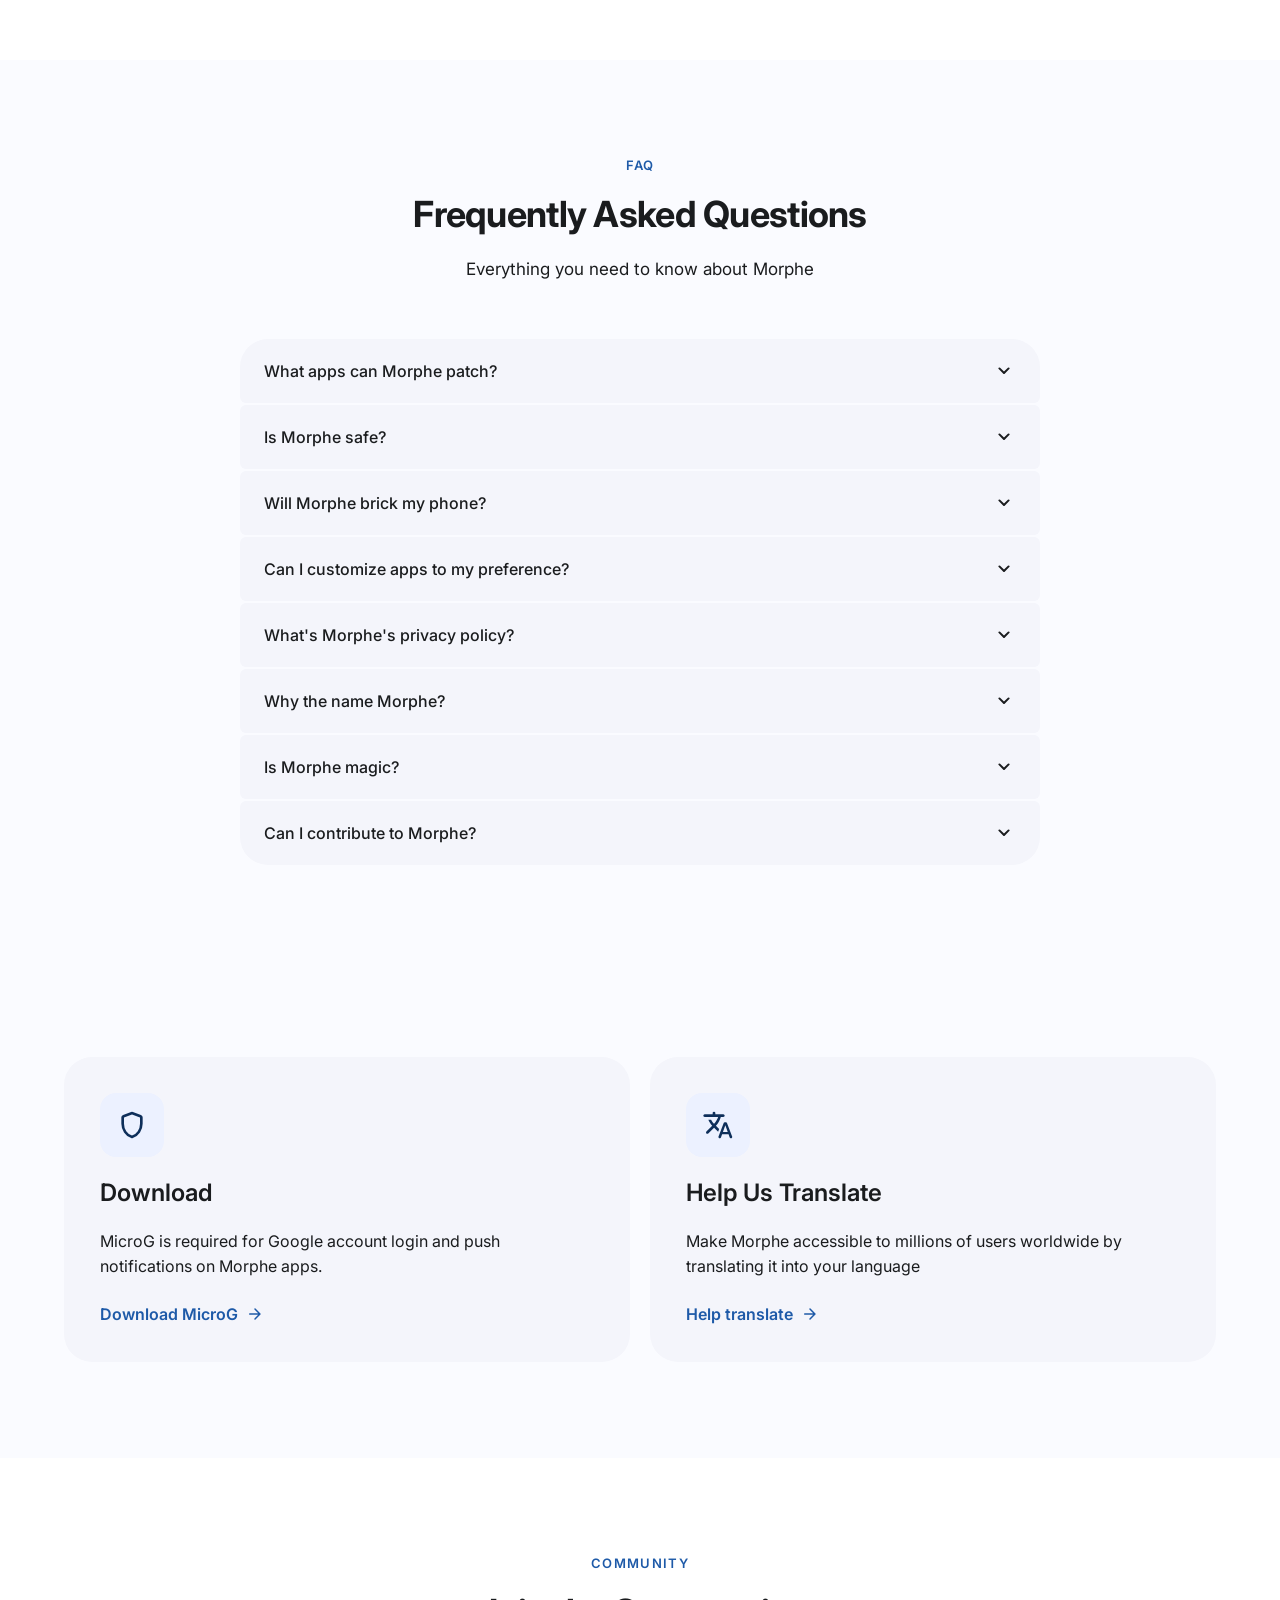
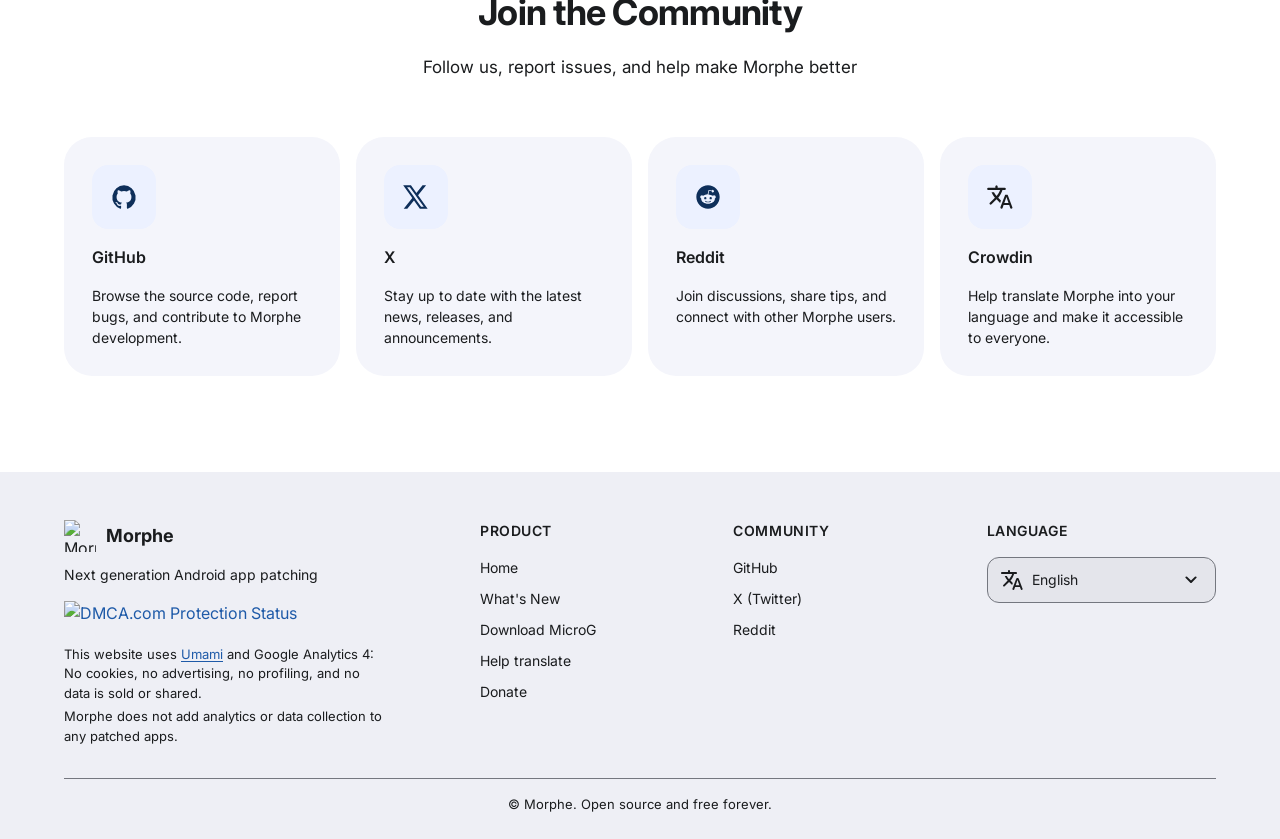
==== commit f6c85fd4: "Fix translation gaps, hero start, involve card hover - main.js applyTranslations now skips elements " ====
--- a/public/index.html
+++ b/public/index.html
@@ -989,7 +989,7 @@
       <div class="container">
         <div class="involve-grid anim">
           <a
-            href="microg"
+            href="microg.html"
             class="involve-card"
             data-umami-event="Involve MicroG Card Click"
           >
@@ -1029,7 +1029,7 @@
             </span>
           </a>
           <a
-            href="translate"
+            href="translate.html"
             class="involve-card"
             data-umami-event="Involve Translate Card Click"
           >
--- a/public/css/styles.css
+++ b/public/css/styles.css
@@ -1,12 +1,12 @@
 :root {
-  --md-primary: #7c3aed;
+  --md-primary: #1e5aa8;
   --md-on-primary: #fff;
-  --md-primary-container: #f2ebff;
-  --md-on-primary-container: #2e0a6b;
+  --md-primary-container: #ecf1ff;
+  --md-on-primary-container: #0e2f5a;
   --md-secondary: #1a1c1e;
   --md-on-secondary: #fff;
-  --md-secondary-container: #f1dcff;
-  --md-on-secondary-container: #3b0764;
+  --md-secondary-container: #dde6f6;
+  --md-on-secondary-container: #1a2a40;
   --md-surface: #fafbff;
   --md-on-surface: #1a1c1e;
   --md-surface-variant: #e2e4ec;
@@ -18,7 +18,7 @@
   --md-surface-container-highest: #dddee4;
   --md-outline: #44474e;
   --md-outline-variant: #74777f;
-  --md-brand-gradient: linear-gradient(135deg, #7c3aed, #ec4899);
+  --md-brand-gradient: linear-gradient(135deg, #1e5aa8, #00afae);
   --md-shape-sm: 8px;
   --md-shape-md: 12px;
   --md-shape-lg: 16px;
@@ -38,14 +38,14 @@
   --md-state-press: 0.08;
 }
 [data-theme="dark"] {
-  --md-primary: #d4b8ff;
-  --md-on-primary: #3c0a78;
-  --md-primary-container: #4f1b91;
-  --md-on-primary-container: #ecd9ff;
-  --md-secondary: #dcc1e0;
-  --md-on-secondary: #41113f;
-  --md-secondary-container: #5a2a5c;
-  --md-on-secondary-container: #fbd4ff;
+  --md-primary: #a9c7ff;
+  --md-on-primary: #00315e;
+  --md-primary-container: #192d4a;
+  --md-on-primary-container: #c8daff;
+  --md-secondary: #bdc7dc;
+  --md-on-secondary: #273141;
+  --md-secondary-container: #3a4455;
+  --md-on-secondary-container: #d9e3f8;
   --md-surface: #111318;
   --md-on-surface: #e2e2e9;
   --md-surface-variant: #42454d;
@@ -1201,7 +1201,9 @@
   grid-template-columns: repeat(2, 1fr);
   gap: 20px;
 }
-.involve-card {
+.involve-card,
+.involve-card:link,
+.involve-card:visited {
   position: relative;
   display: flex;
   flex-direction: column;
@@ -1211,7 +1213,7 @@
   border-radius: var(--md-shape-xl);
   background: var(--md-surface-container-low);
   text-decoration: none;
-  color: inherit;
+  color: var(--md-on-surface);
   overflow: hidden;
   transition:
     background-color 0.3s var(--md-ease),
@@ -1227,7 +1229,8 @@
   transition: opacity 0.3s var(--md-ease);
   pointer-events: none;
 }
-.involve-card:hover {
+.involve-card:hover,
+.involve-card:visited:hover {
   background: var(--md-surface-container);
   box-shadow: var(--md-elevation-2);
 }
@@ -1393,19 +1396,6 @@
   font-size: 1.125rem;
   font-weight: 700;
   color: var(--md-on-surface);
-}
-.brand-fork-tag {
-  display: inline-block;
-  margin-left: 2px;
-  padding: 2px 6px;
-  border-radius: 999px;
-  background: var(--md-brand-gradient);
-  color: #fff;
-  font-size: 0.625rem;
-  font-weight: 700;
-  letter-spacing: 0.04em;
-  line-height: 1;
-  vertical-align: 0.4em;
 }
 .footer-tagline {
   font-size: 0.875rem;
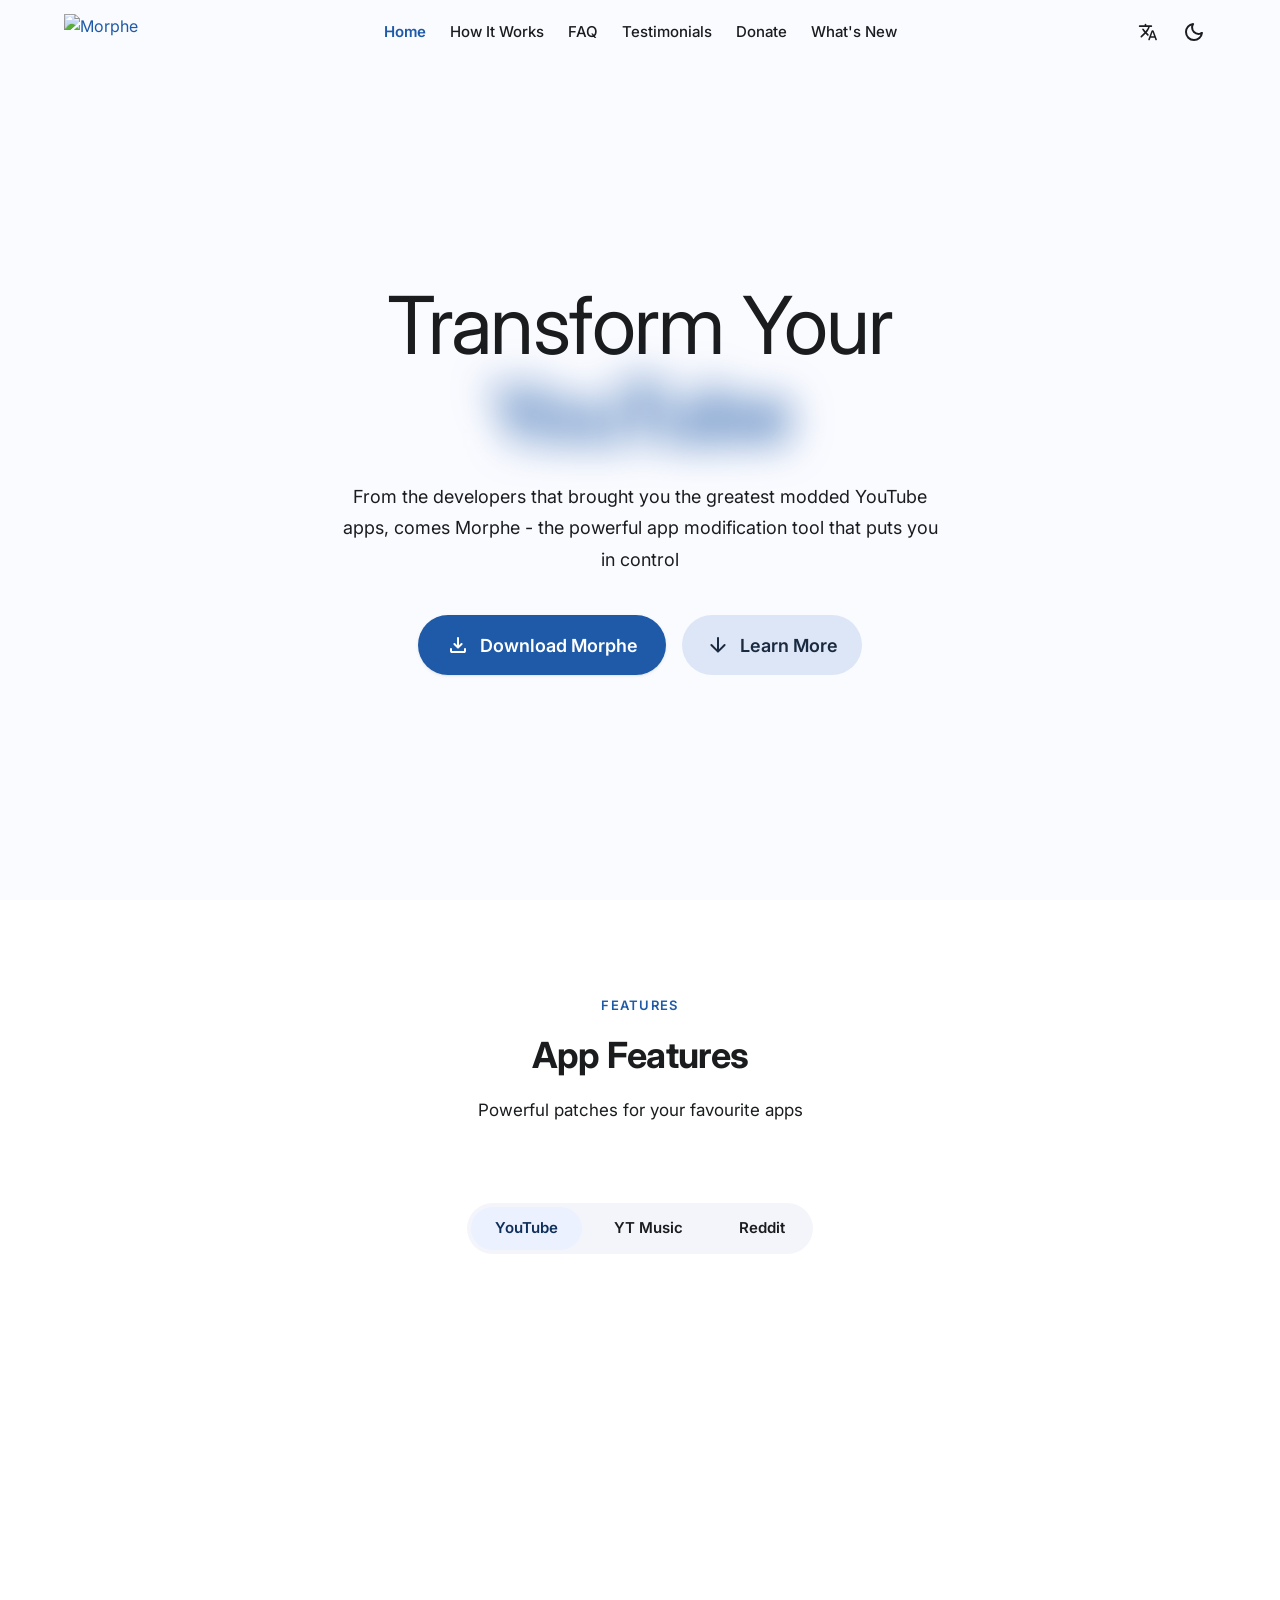
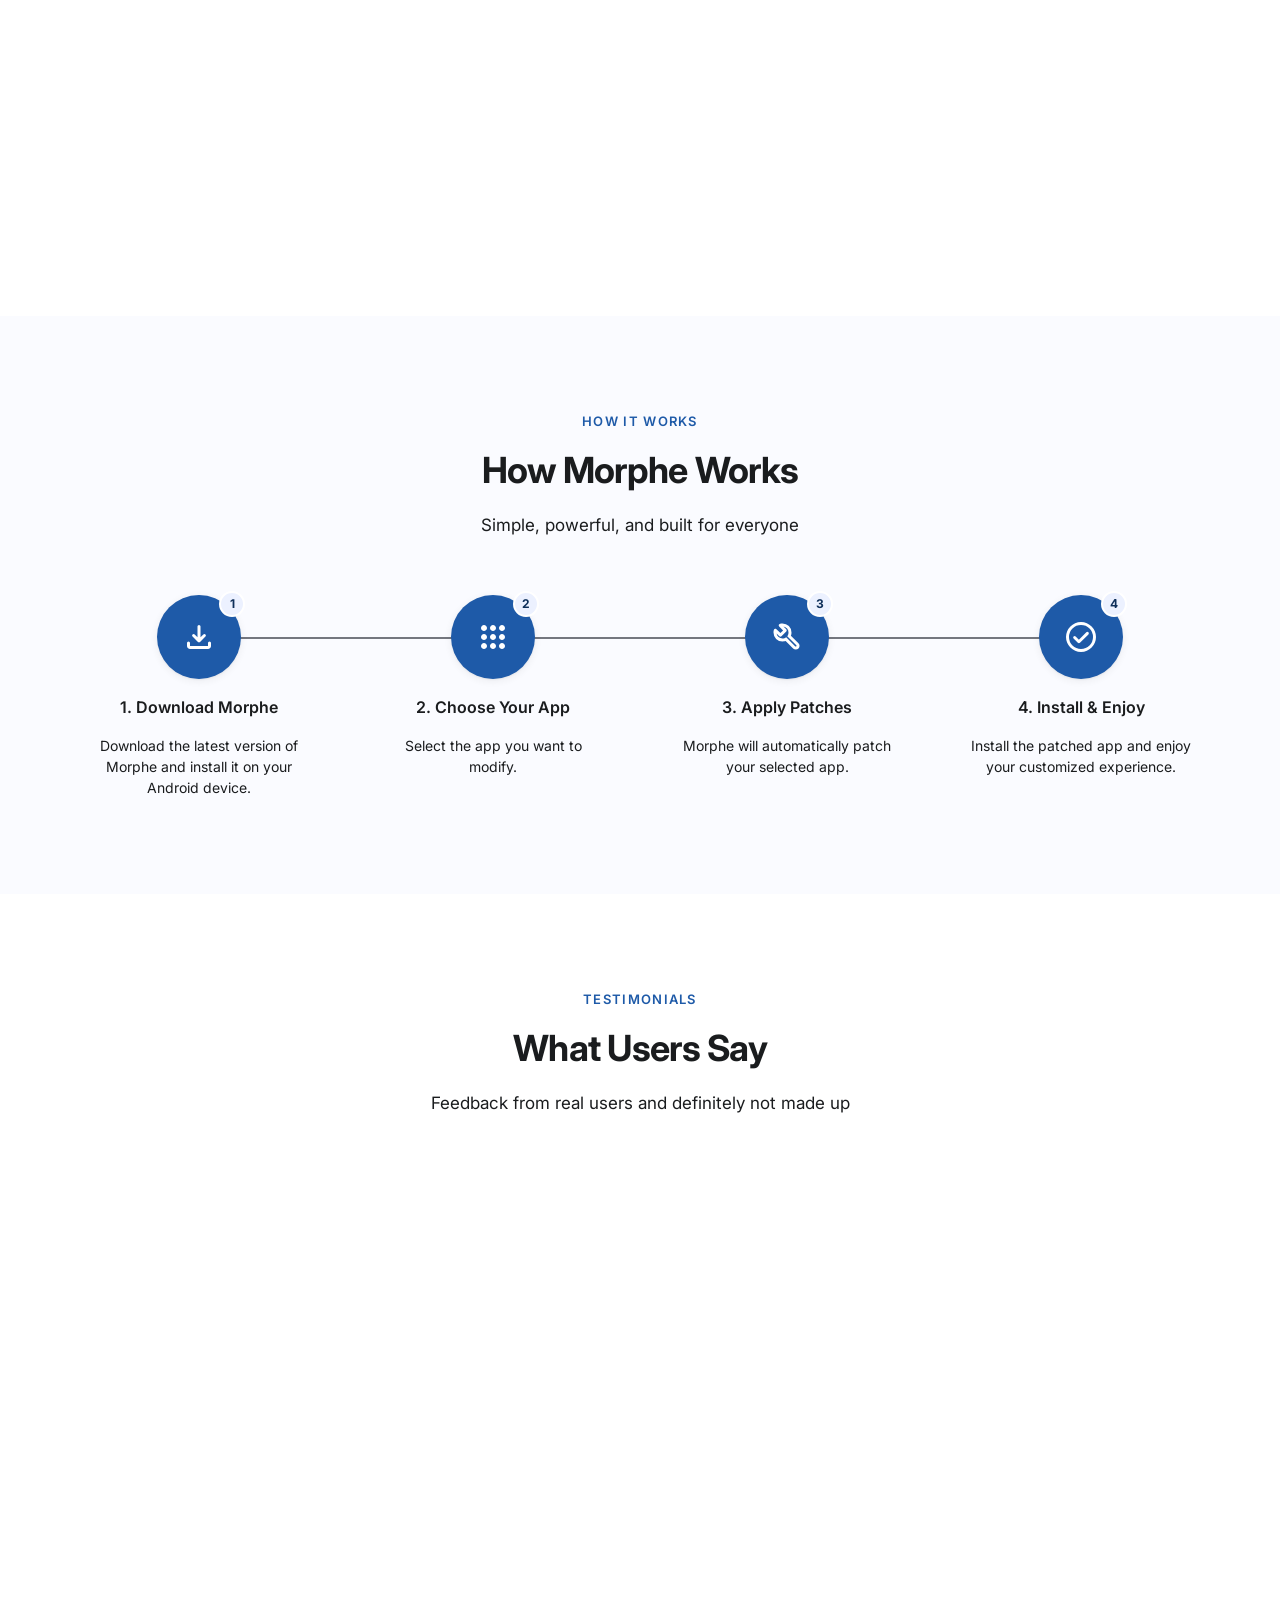
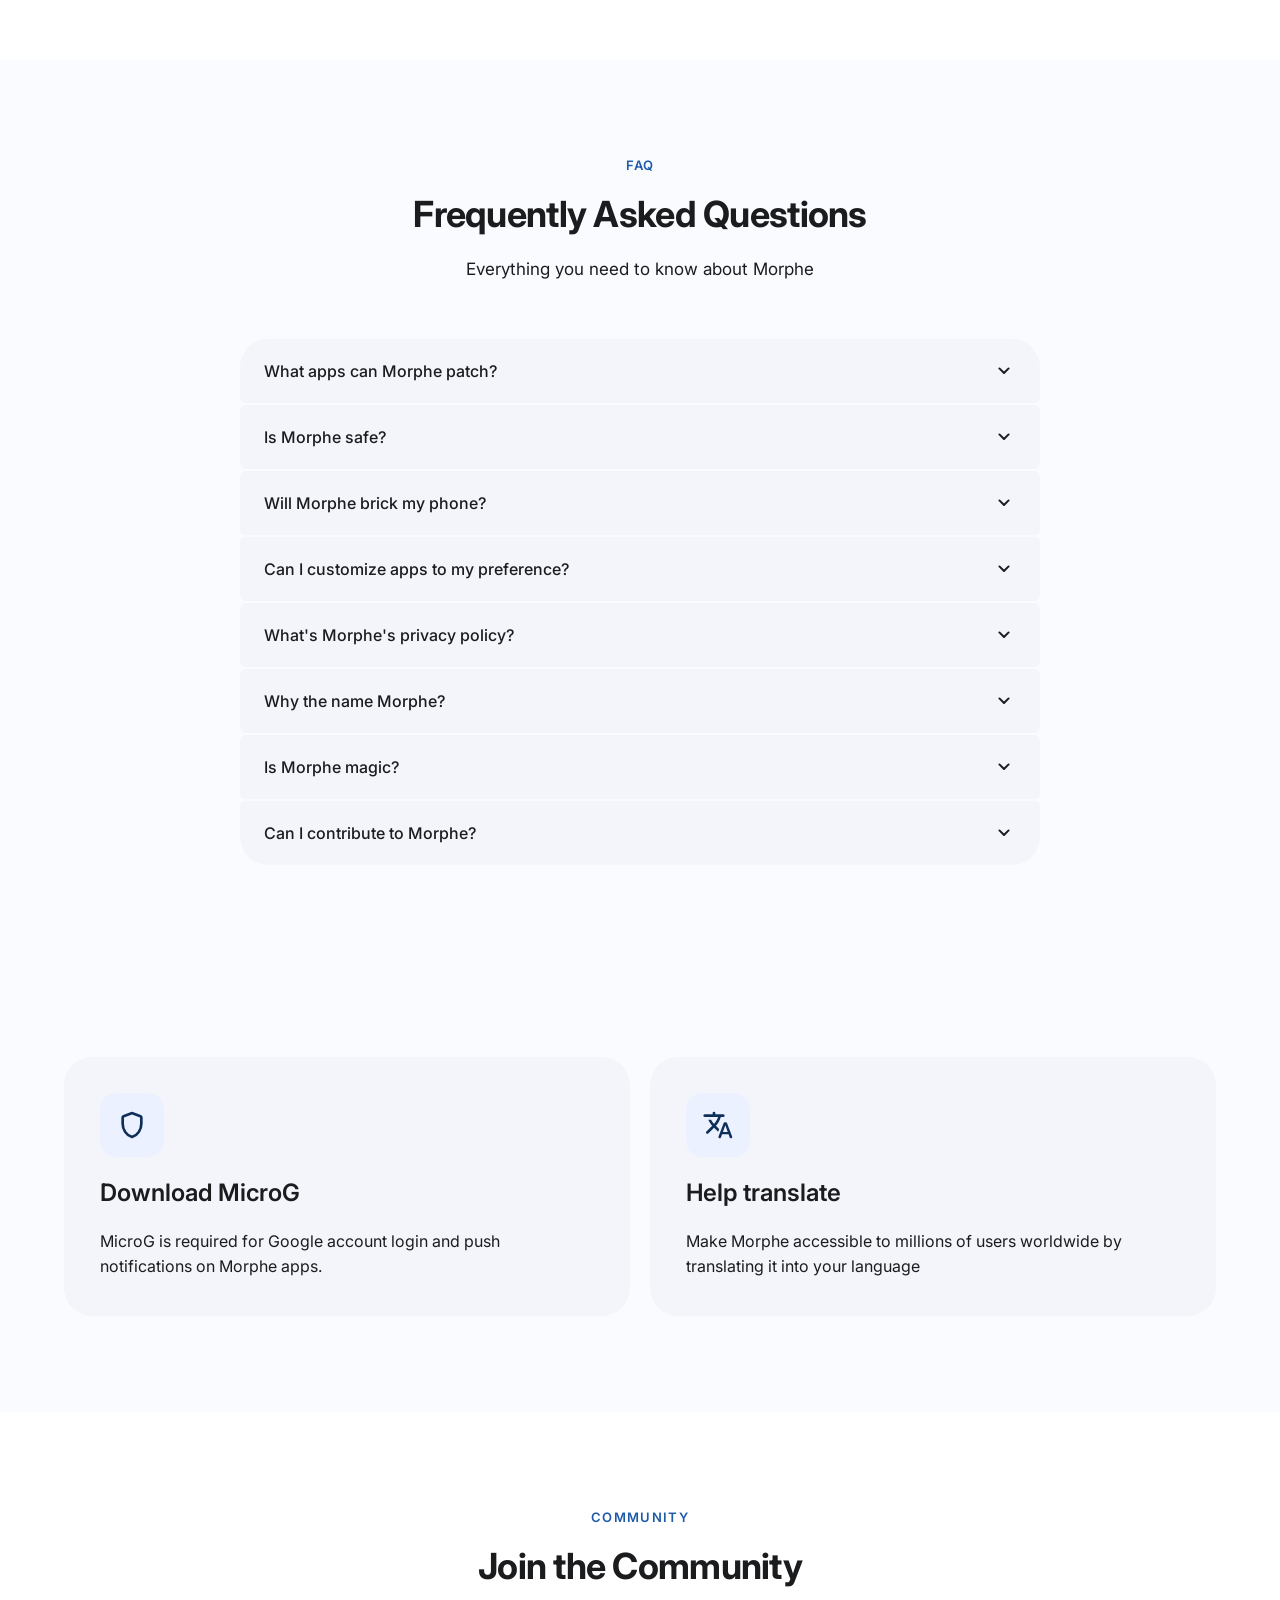
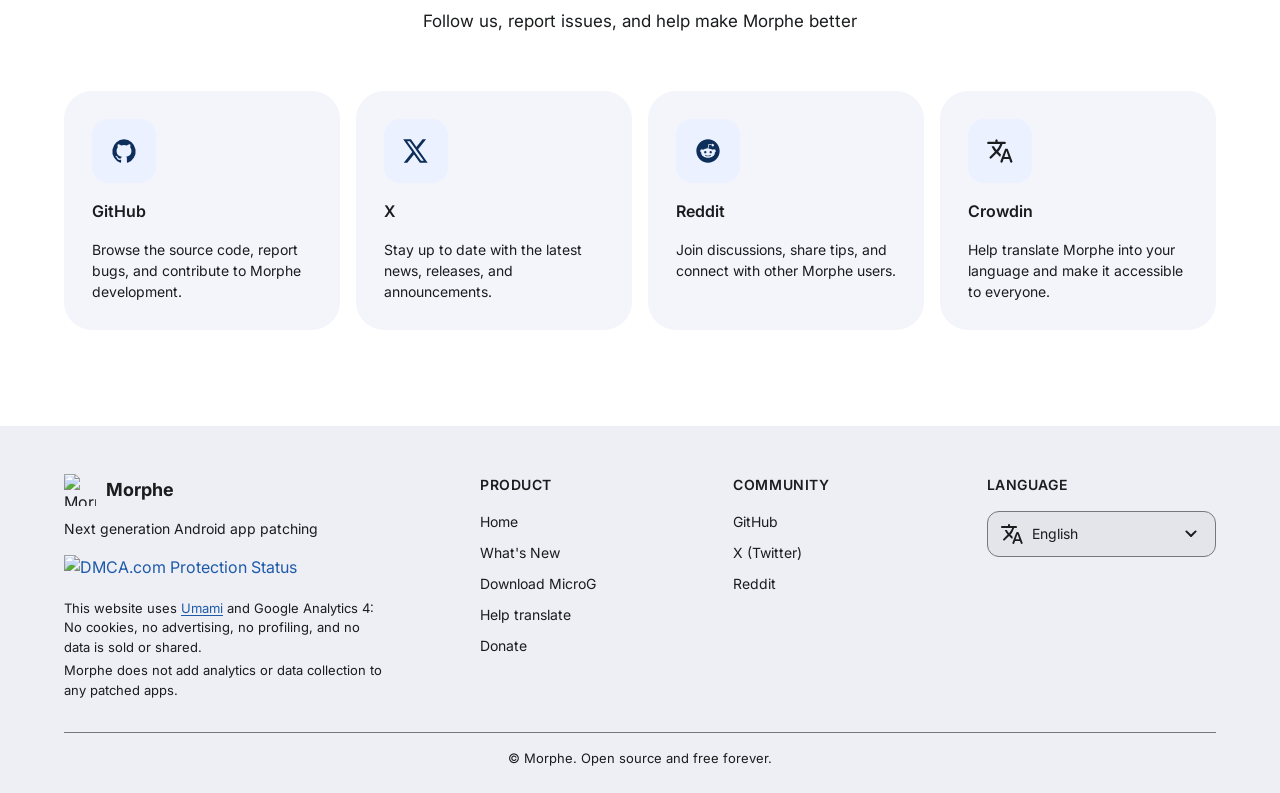
==== commit 930b3c6d: "Strip Features nav, calm card hovers, fix English flash, localize 404 - Remove Features link from de" ====
--- a/public/index.html
+++ b/public/index.html
@@ -17,6 +17,7 @@
     />
     
 
+    <script>document.documentElement.classList.add("i18n-loading")</script>
     <link rel="stylesheet" href="css/styles.css" />
   </head>
   <body>
@@ -40,9 +41,6 @@
             >How It Works</a
           >
           <a href="#faq" class="nav-link" data-i18n="nav.faq">FAQ</a>
-          <a href="#features" class="nav-link" data-i18n="nav.features"
-            >Features</a
-          >
           <a href="#testimonials" class="nav-link" data-i18n="nav.testimonials"
             >Testimonials</a
           >
@@ -107,10 +105,6 @@
         <a href="#faq" class="drawer-link" onclick="closeDrawer()">
           <span  class="material-symbols-rounded" style="-webkit-mask: url(icons/quiz.svg) no-repeat center; mask: url(icons/quiz.svg) no-repeat center; -webkit-mask-size: contain; mask-size: contain; background-color: currentColor;" aria-label="quiz"></span>
           <span data-i18n="nav.faq">FAQ</span>
-        </a>
-        <a href="#features" class="drawer-link" onclick="closeDrawer()">
-          <span  class="material-symbols-rounded" style="-webkit-mask: url(icons/star.svg) no-repeat center; mask: url(icons/star.svg) no-repeat center; -webkit-mask-size: contain; mask-size: contain; background-color: currentColor;" aria-label="star"></span>
-          <span data-i18n="nav.features">Features</span>
         </a>
         <a href="#testimonials" class="drawer-link" onclick="closeDrawer()">
           <span  class="material-symbols-rounded" style="-webkit-mask: url(icons/reviews.svg) no-repeat center; mask: url(icons/reviews.svg) no-repeat center; -webkit-mask-size: contain; mask-size: contain; background-color: currentColor;" aria-label="reviews"></span>
@@ -1007,26 +1001,11 @@
                 aria-label="shield"
               ></span>
             </div>
-            <h3 class="involve-title" data-i18n="microg.title">MicroG</h3>
+            <h3 class="involve-title" data-i18n="microg.download">Download MicroG</h3>
             <p class="involve-desc" data-i18n="microg.description">
               MicroG is required for Google account login and push
               notifications on Morphe apps.
             </p>
-            <span class="involve-cta">
-              <span data-i18n="microg.download">Download MicroG</span>
-              <span
-                class="material-symbols-rounded"
-                style="
-                  font-size: 18px;
-                  -webkit-mask: url(icons/arrow_forward.svg) no-repeat center;
-                  mask: url(icons/arrow_forward.svg) no-repeat center;
-                  -webkit-mask-size: contain;
-                  mask-size: contain;
-                  background-color: currentColor;
-                "
-                aria-label="arrow_forward"
-              ></span>
-            </span>
           </a>
           <a
             href="translate.html"
@@ -1047,28 +1026,13 @@
                 aria-label="translate"
               ></span>
             </div>
-            <h3 class="involve-title" data-i18n="translate.title">
-              Help Us Translate
+            <h3 class="involve-title" data-i18n="footer.product-translate">
+              Help translate
             </h3>
             <p class="involve-desc" data-i18n="translate.description">
               Make Morphe accessible to millions of users worldwide by
               translating it into your language
             </p>
-            <span class="involve-cta">
-              <span data-i18n="footer.product-translate">Help translate</span>
-              <span
-                class="material-symbols-rounded"
-                style="
-                  font-size: 18px;
-                  -webkit-mask: url(icons/arrow_forward.svg) no-repeat center;
-                  mask: url(icons/arrow_forward.svg) no-repeat center;
-                  -webkit-mask-size: contain;
-                  mask-size: contain;
-                  background-color: currentColor;
-                "
-                aria-label="arrow_forward"
-              ></span>
-            </span>
           </a>
         </div>
       </div>
--- a/public/css/styles.css
+++ b/public/css/styles.css
@@ -76,6 +76,13 @@
 html {
   scroll-behavior: smooth;
 }
+html.i18n-loading body {
+  opacity: 0;
+}
+html:not(.i18n-loading) body {
+  opacity: 1;
+  transition: opacity 0.18s ease-in;
+}
 body {
   font-family:
     "Inter",
@@ -858,7 +865,7 @@
   pointer-events: none;
 }
 .feat-card:hover {
-  box-shadow: var(--md-elevation-1);
+  background: var(--md-surface-container-low);
 }
 .feat-card:hover::before {
   opacity: 0.03;
@@ -1023,7 +1030,7 @@
   -webkit-transform: translateZ(0);
 }
 .testi-card:hover {
-  box-shadow: var(--md-elevation-1);
+  background: var(--md-surface-container);
 }
 .testi-stars {
   display: flex;
@@ -1215,9 +1222,7 @@
   text-decoration: none;
   color: var(--md-on-surface);
   overflow: hidden;
-  transition:
-    background-color 0.3s var(--md-ease),
-    box-shadow 0.3s var(--md-ease);
+  transition: background-color 0.3s var(--md-ease);
 }
 .involve-card::before {
   content: "";
@@ -1231,11 +1236,10 @@
 }
 .involve-card:hover,
 .involve-card:visited:hover {
-  background: var(--md-surface-container);
-  box-shadow: var(--md-elevation-2);
+  background: var(--md-surface-container-low);
 }
 .involve-card:hover::before {
-  opacity: 0.04;
+  opacity: 0.025;
 }
 .involve-icon {
   width: 64px;
@@ -1317,7 +1321,7 @@
   pointer-events: none;
 }
 .comm-card:hover {
-  box-shadow: var(--md-elevation-1);
+  background: var(--md-surface-container);
 }
 .comm-card:hover::before {
   opacity: 0.03;
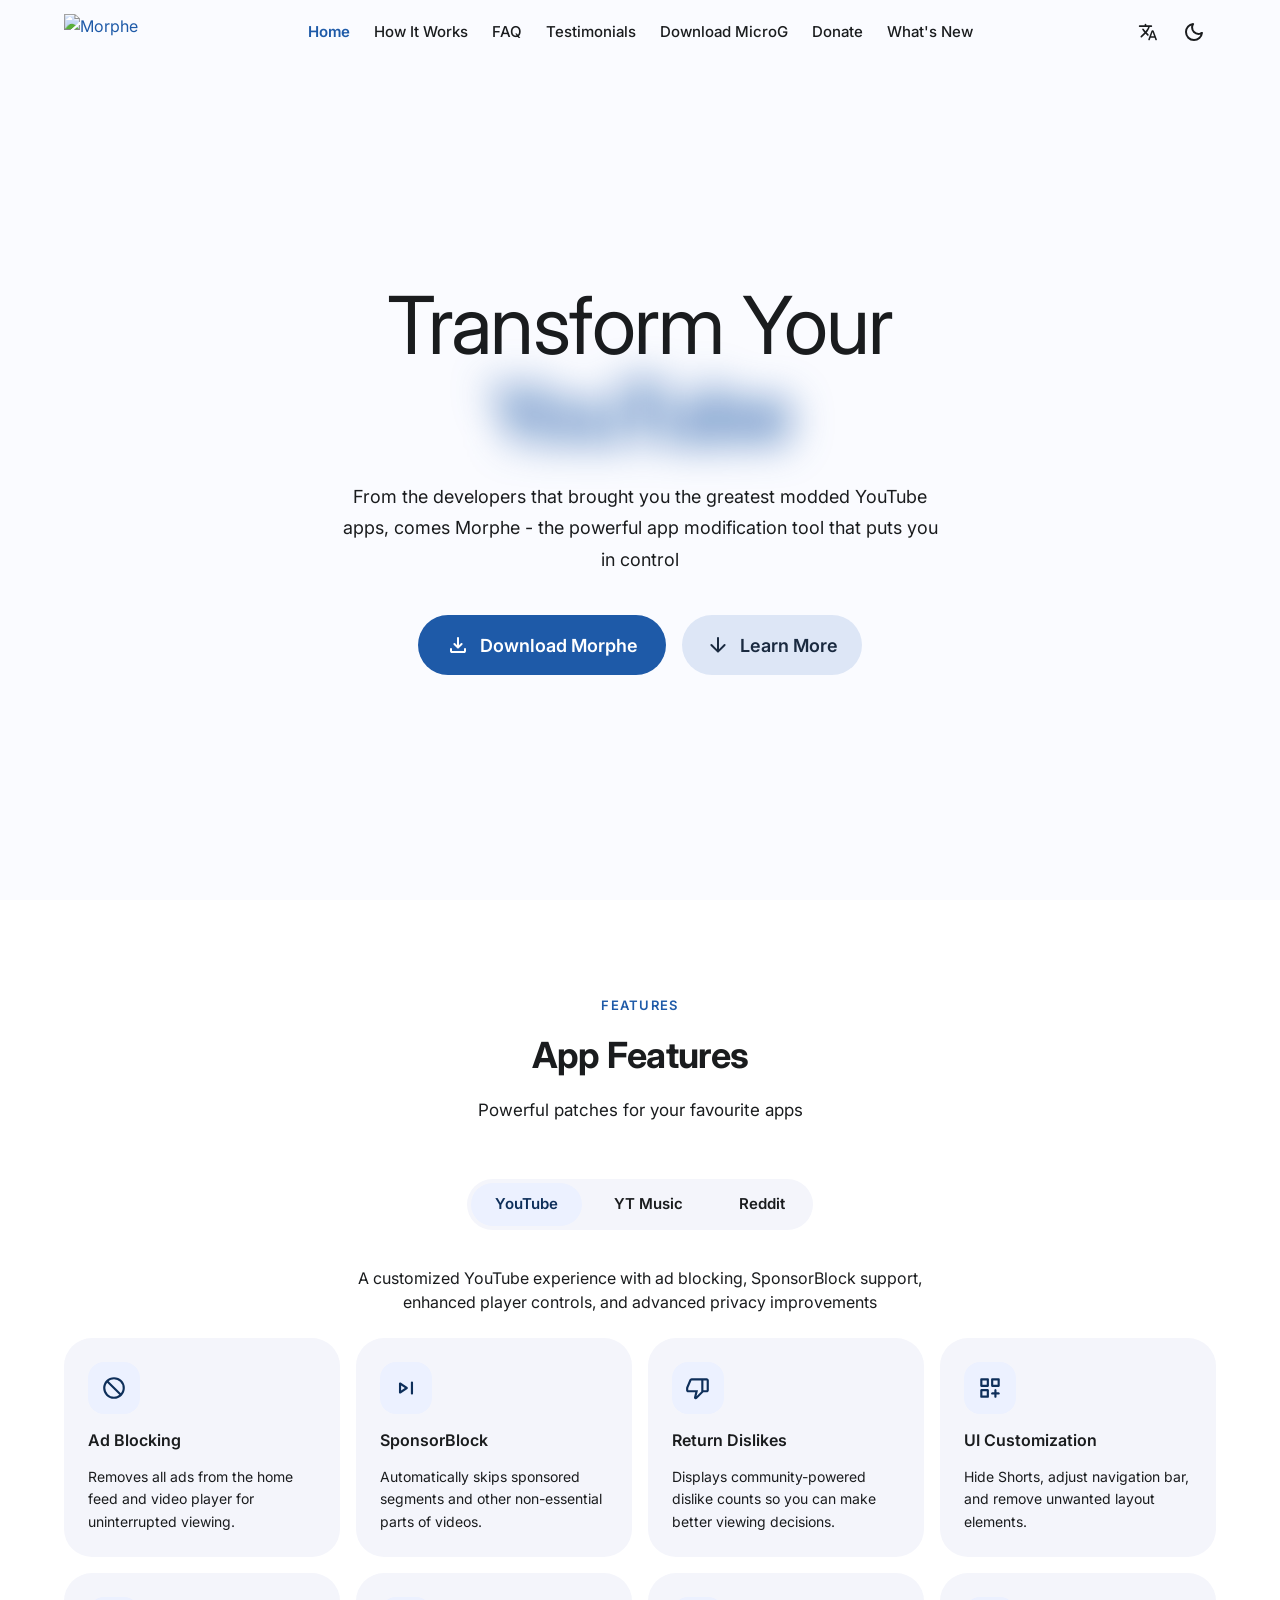
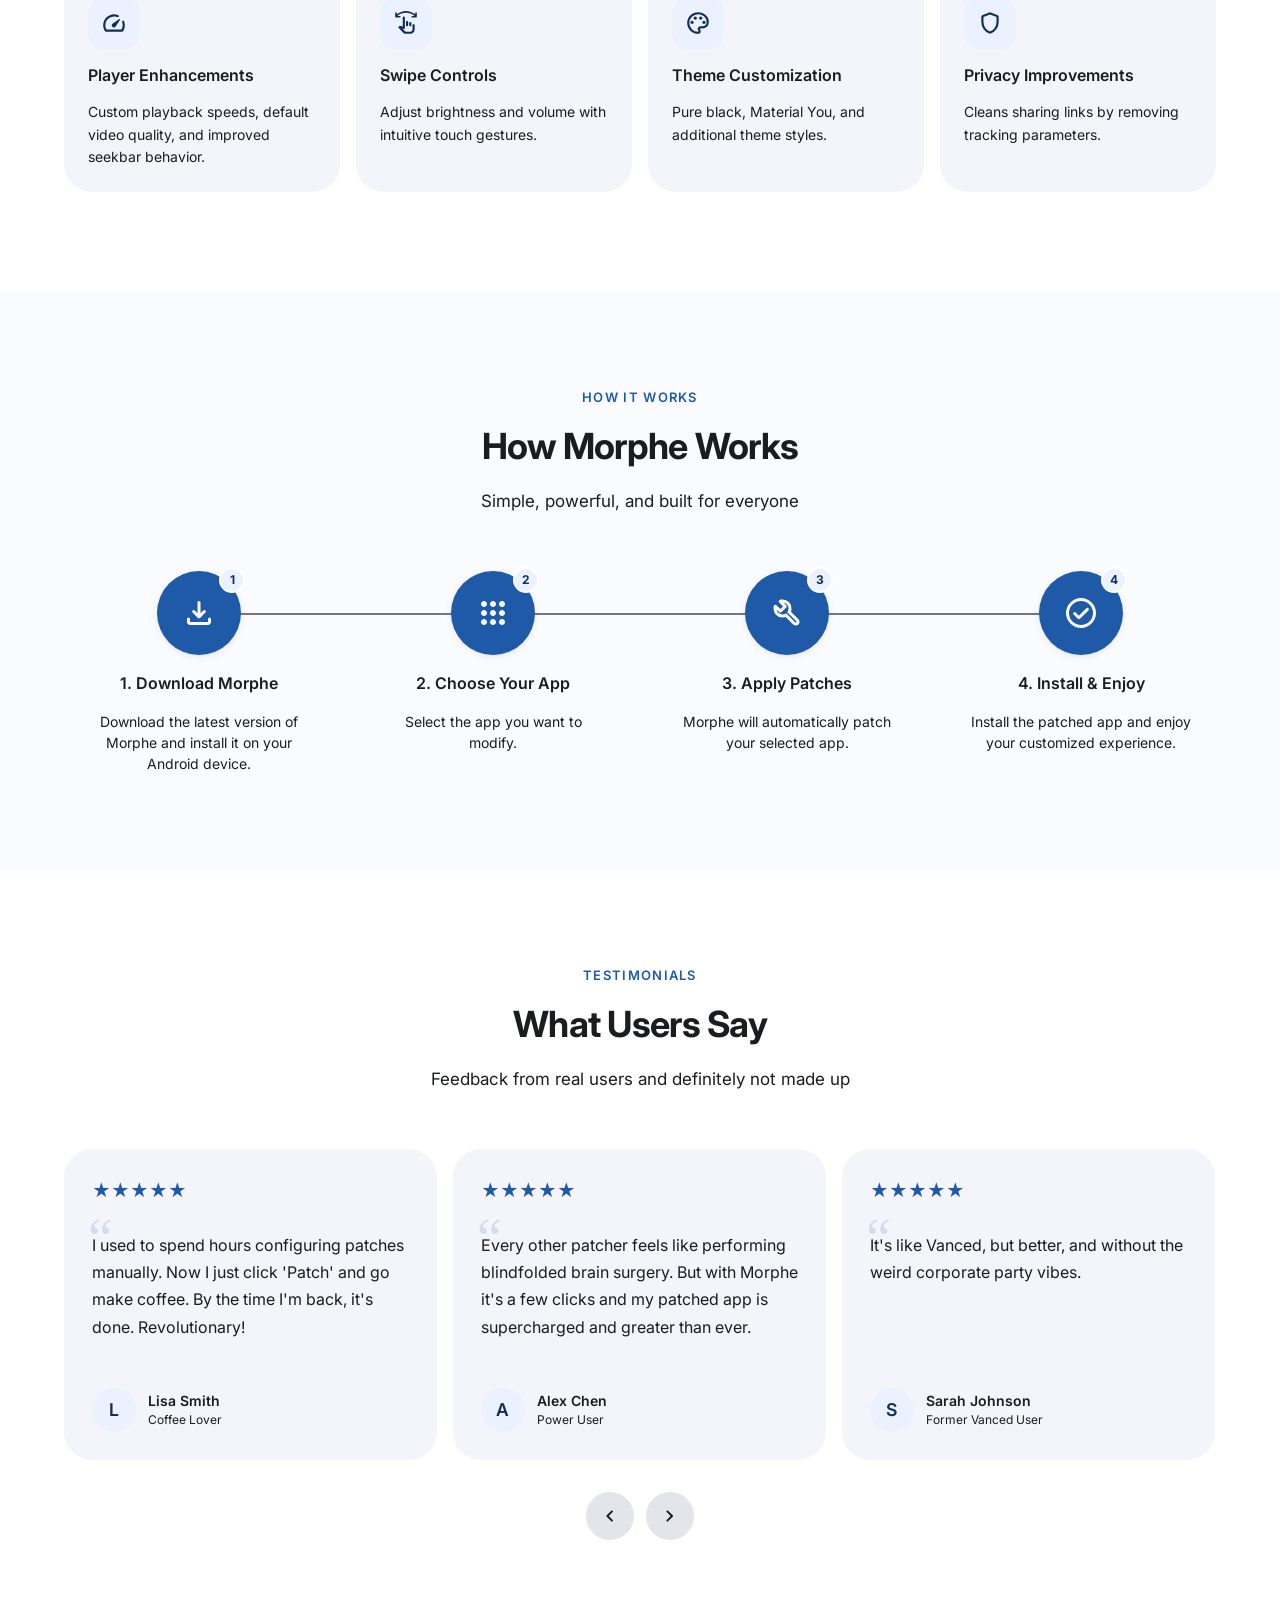
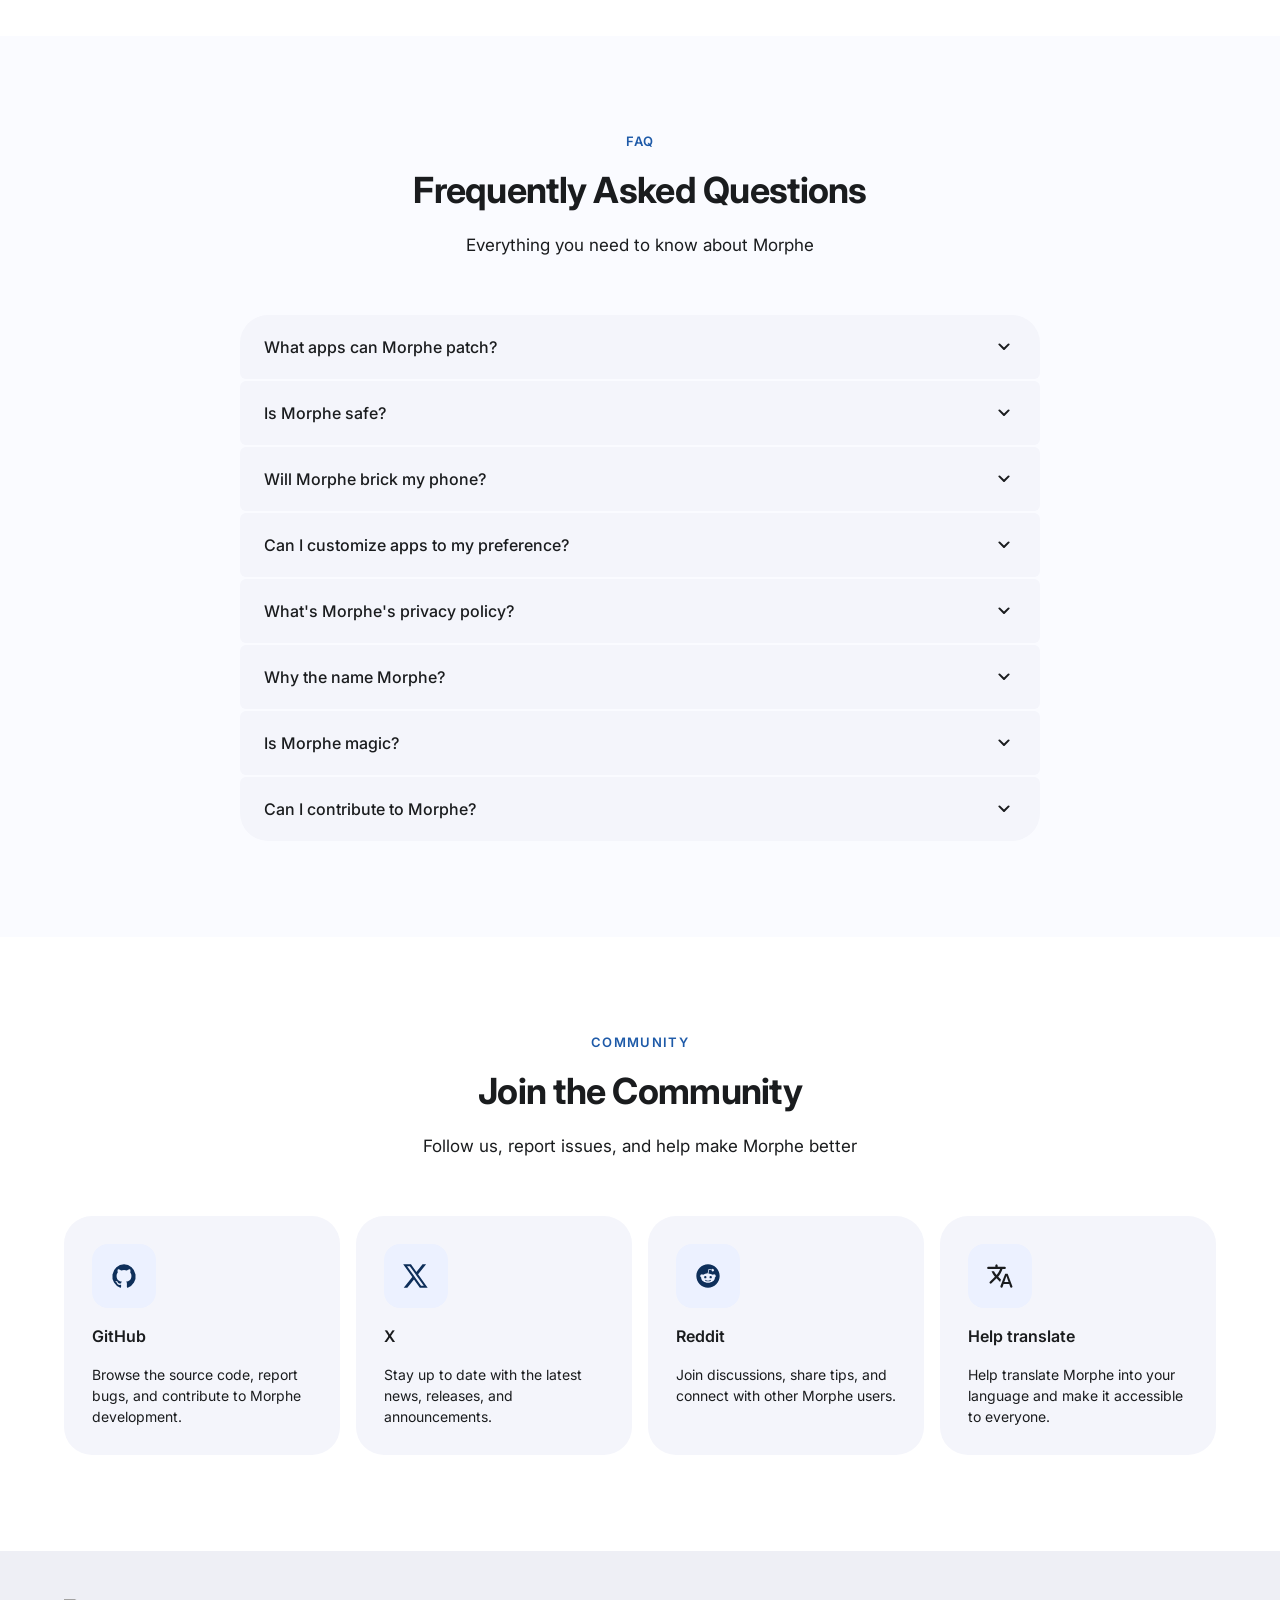
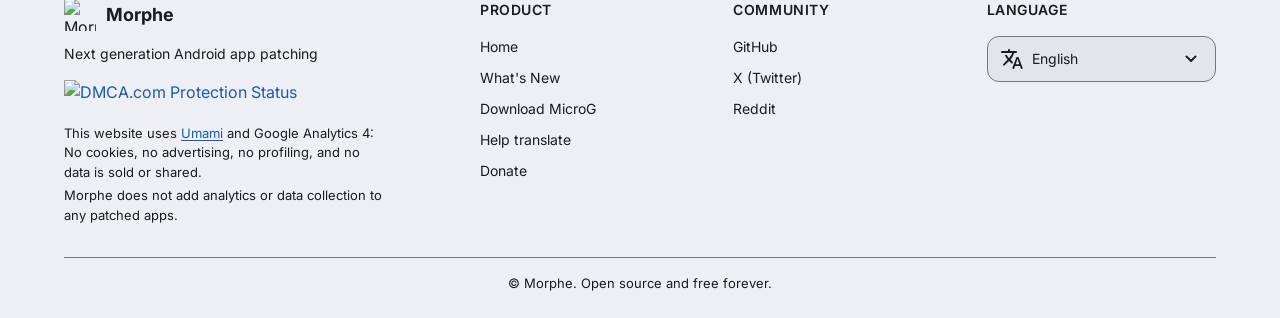
==== commit 799b116d: "Fix sticky button states, language flash, FAQ a5, and rework involve/nav - Blur clicked button/ancho" ====
--- a/public/index.html
+++ b/public/index.html
@@ -44,6 +44,9 @@
           <a href="#testimonials" class="nav-link" data-i18n="nav.testimonials"
             >Testimonials</a
           >
+          <a href="microg.html" class="nav-link" data-i18n="footer.product-microg"
+            >Download MicroG</a
+          >
           <a href="donate.html" class="nav-link" data-i18n="footer.support-donate"
             >Donate</a
           >
@@ -111,6 +114,10 @@
           <span data-i18n="nav.testimonials">Testimonials</span>
         </a>
         <hr class="drawer-divider" />
+        <a href="microg.html" class="drawer-link" onclick="closeDrawer()">
+          <span  class="material-symbols-rounded" style="-webkit-mask: url(icons/shield.svg) no-repeat center; mask: url(icons/shield.svg) no-repeat center; -webkit-mask-size: contain; mask-size: contain; background-color: currentColor;" aria-label="shield"></span>
+          <span data-i18n="footer.product-microg">Download MicroG</span>
+        </a>
         <a href="donate.html" class="drawer-link" onclick="closeDrawer()">
           <span  class="material-symbols-rounded" style="-webkit-mask: url(icons/volunteer_activism.svg) no-repeat center; mask: url(icons/volunteer_activism.svg) no-repeat center; -webkit-mask-size: contain; mask-size: contain; background-color: currentColor;" aria-label="volunteer_activism"></span>
           <span data-i18n="footer.support-donate">Donate</span>
@@ -119,7 +126,7 @@
           <span  class="material-symbols-rounded" style="-webkit-mask: url(icons/new_releases.svg) no-repeat center; mask: url(icons/new_releases.svg) no-repeat center; -webkit-mask-size: contain; mask-size: contain; background-color: currentColor;" aria-label="new_releases"></span>
           <span data-i18n="footer.product-changelog">What's New</span>
         </a>
-      
+
       </div>
     </div>
 
@@ -911,7 +918,13 @@
                  style="-webkit-mask: url(icons/expand_more.svg) no-repeat center; mask: url(icons/expand_more.svg) no-repeat center; -webkit-mask-size: contain; mask-size: contain; background-color: currentColor;" aria-label="expand_more"></span>
             </button>
             <div class="faq-a">
-              <div class="faq-a-inner" data-i18n="faq.a5">
+              <div
+                class="faq-a-inner"
+                data-i18n-link="analytics.description"
+                data-i18n-link-href="https://umami.is/"
+                data-i18n-link-text="Umami"
+                data-i18n-link-attrs='{"target":"_blank","rel":"noopener noreferrer"}'
+              >
                 This website uses
                 <a
                   href="https://umami.is/"
@@ -971,69 +984,6 @@
               </div>
             </div>
           </div>
-        </div>
-      </div>
-    </section>
-
-    <section
-      id="get-involved"
-      class="section"
-      style="background: var(--md-surface)"
-    >
-      <div class="container">
-        <div class="involve-grid anim">
-          <a
-            href="microg.html"
-            class="involve-card"
-            data-umami-event="Involve MicroG Card Click"
-          >
-            <div class="involve-icon">
-              <span
-                class="material-symbols-rounded"
-                style="
-                  font-size: 32px;
-                  -webkit-mask: url(icons/shield.svg) no-repeat center;
-                  mask: url(icons/shield.svg) no-repeat center;
-                  -webkit-mask-size: contain;
-                  mask-size: contain;
-                  background-color: currentColor;
-                "
-                aria-label="shield"
-              ></span>
-            </div>
-            <h3 class="involve-title" data-i18n="microg.download">Download MicroG</h3>
-            <p class="involve-desc" data-i18n="microg.description">
-              MicroG is required for Google account login and push
-              notifications on Morphe apps.
-            </p>
-          </a>
-          <a
-            href="translate.html"
-            class="involve-card"
-            data-umami-event="Involve Translate Card Click"
-          >
-            <div class="involve-icon">
-              <span
-                class="material-symbols-rounded"
-                style="
-                  font-size: 32px;
-                  -webkit-mask: url(icons/translate.svg) no-repeat center;
-                  mask: url(icons/translate.svg) no-repeat center;
-                  -webkit-mask-size: contain;
-                  mask-size: contain;
-                  background-color: currentColor;
-                "
-                aria-label="translate"
-              ></span>
-            </div>
-            <h3 class="involve-title" data-i18n="footer.product-translate">
-              Help translate
-            </h3>
-            <p class="involve-desc" data-i18n="translate.description">
-              Make Morphe accessible to millions of users worldwide by
-              translating it into your language
-            </p>
-          </a>
         </div>
       </div>
     </section>
@@ -1120,9 +1070,7 @@
             <p data-i18n="community.reddit-desc">Discussions.</p>
           </a>
           <a
-            href="https://crowdin.com/project/morphe"
-            target="_blank"
-            rel="noopener"
+            href="translate.html"
             class="comm-card"
           >
             <div class="comm-icon-wrap">
@@ -1130,7 +1078,7 @@
                 style="font-size: 28px; -webkit-mask: url(icons/translate.svg) no-repeat center; mask: url(icons/translate.svg) no-repeat center; -webkit-mask-size: contain; mask-size: contain; background-color: currentColor;"
                  aria-label="translate"></span>
             </div>
-            <h3>Crowdin</h3>
+            <h3 data-i18n="footer.product-translate">Help translate</h3>
             <p data-i18n="community.crowdin-desc">Translate.</p>
           </a>
         </div>
--- a/public/css/styles.css
+++ b/public/css/styles.css
@@ -667,11 +667,9 @@
   color: var(--md-on-primary);
   font-size: 1.125rem;
   font-weight: 600;
-  box-shadow: var(--md-elevation-1);
   text-decoration: none;
   position: relative;
   overflow: hidden;
-  transition: box-shadow 0.2s var(--md-ease);
 }
 .btn-filled::before {
   content: "";
@@ -682,9 +680,6 @@
   opacity: 0;
   transition: opacity 0.2s var(--md-ease);
   pointer-events: none;
-}
-.btn-filled:hover {
-  box-shadow: var(--md-elevation-2);
 }
 .btn-filled:hover::before {
   opacity: var(--md-state-hover);
@@ -747,7 +742,6 @@
   border-radius: var(--md-shape-full);
   padding: 4px;
   gap: 8px;
-  margin-top: 24px;
   margin-bottom: 24px;
   position: relative;
 }
@@ -865,10 +859,10 @@
   pointer-events: none;
 }
 .feat-card:hover {
-  background: var(--md-surface-container-low);
+  background: var(--md-surface-container);
 }
 .feat-card:hover::before {
-  opacity: 0.03;
+  opacity: 0;
 }
 .feat-icon {
   width: 52px;
@@ -1236,10 +1230,10 @@
 }
 .involve-card:hover,
 .involve-card:visited:hover {
-  background: var(--md-surface-container-low);
+  background: var(--md-surface-container);
 }
 .involve-card:hover::before {
-  opacity: 0.025;
+  opacity: 0;
 }
 .involve-icon {
   width: 64px;
@@ -1324,7 +1318,7 @@
   background: var(--md-surface-container);
 }
 .comm-card:hover::before {
-  opacity: 0.03;
+  opacity: 0;
 }
 .comm-icon-wrap {
   width: 64px;
